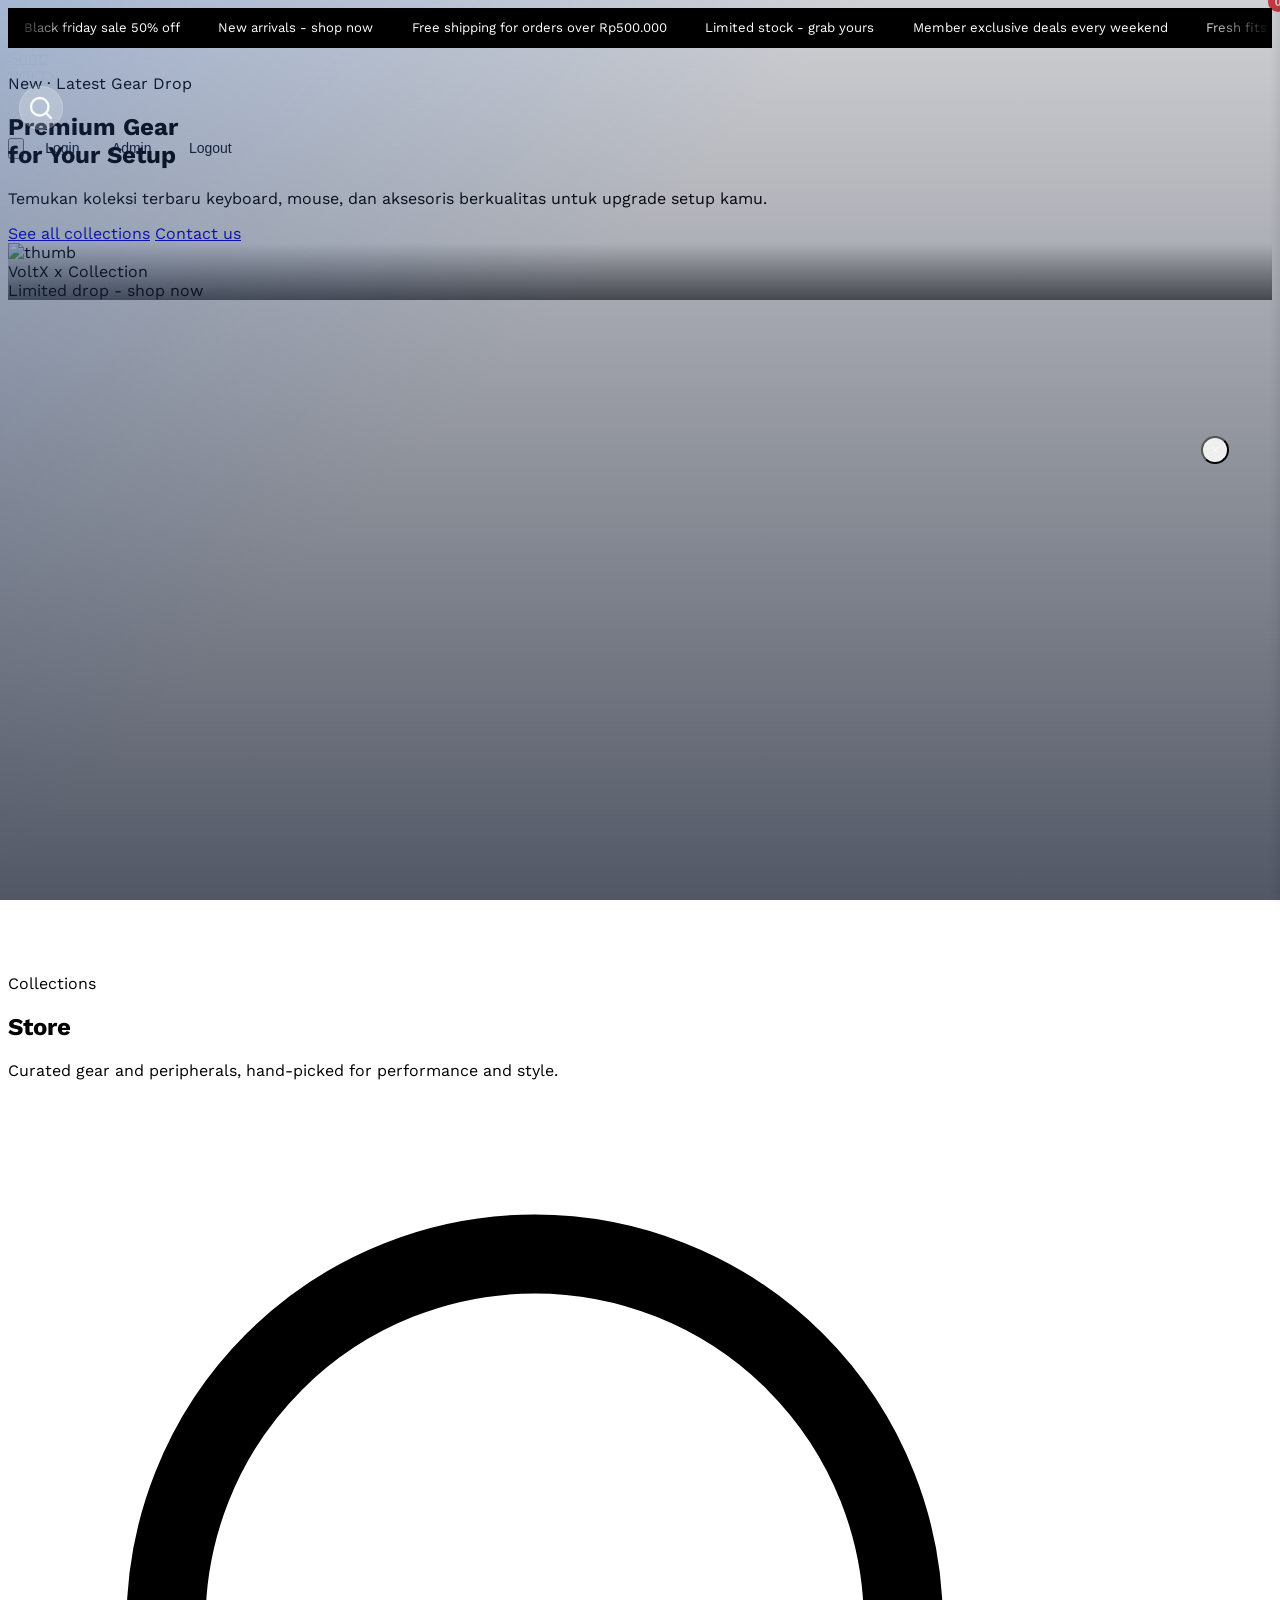
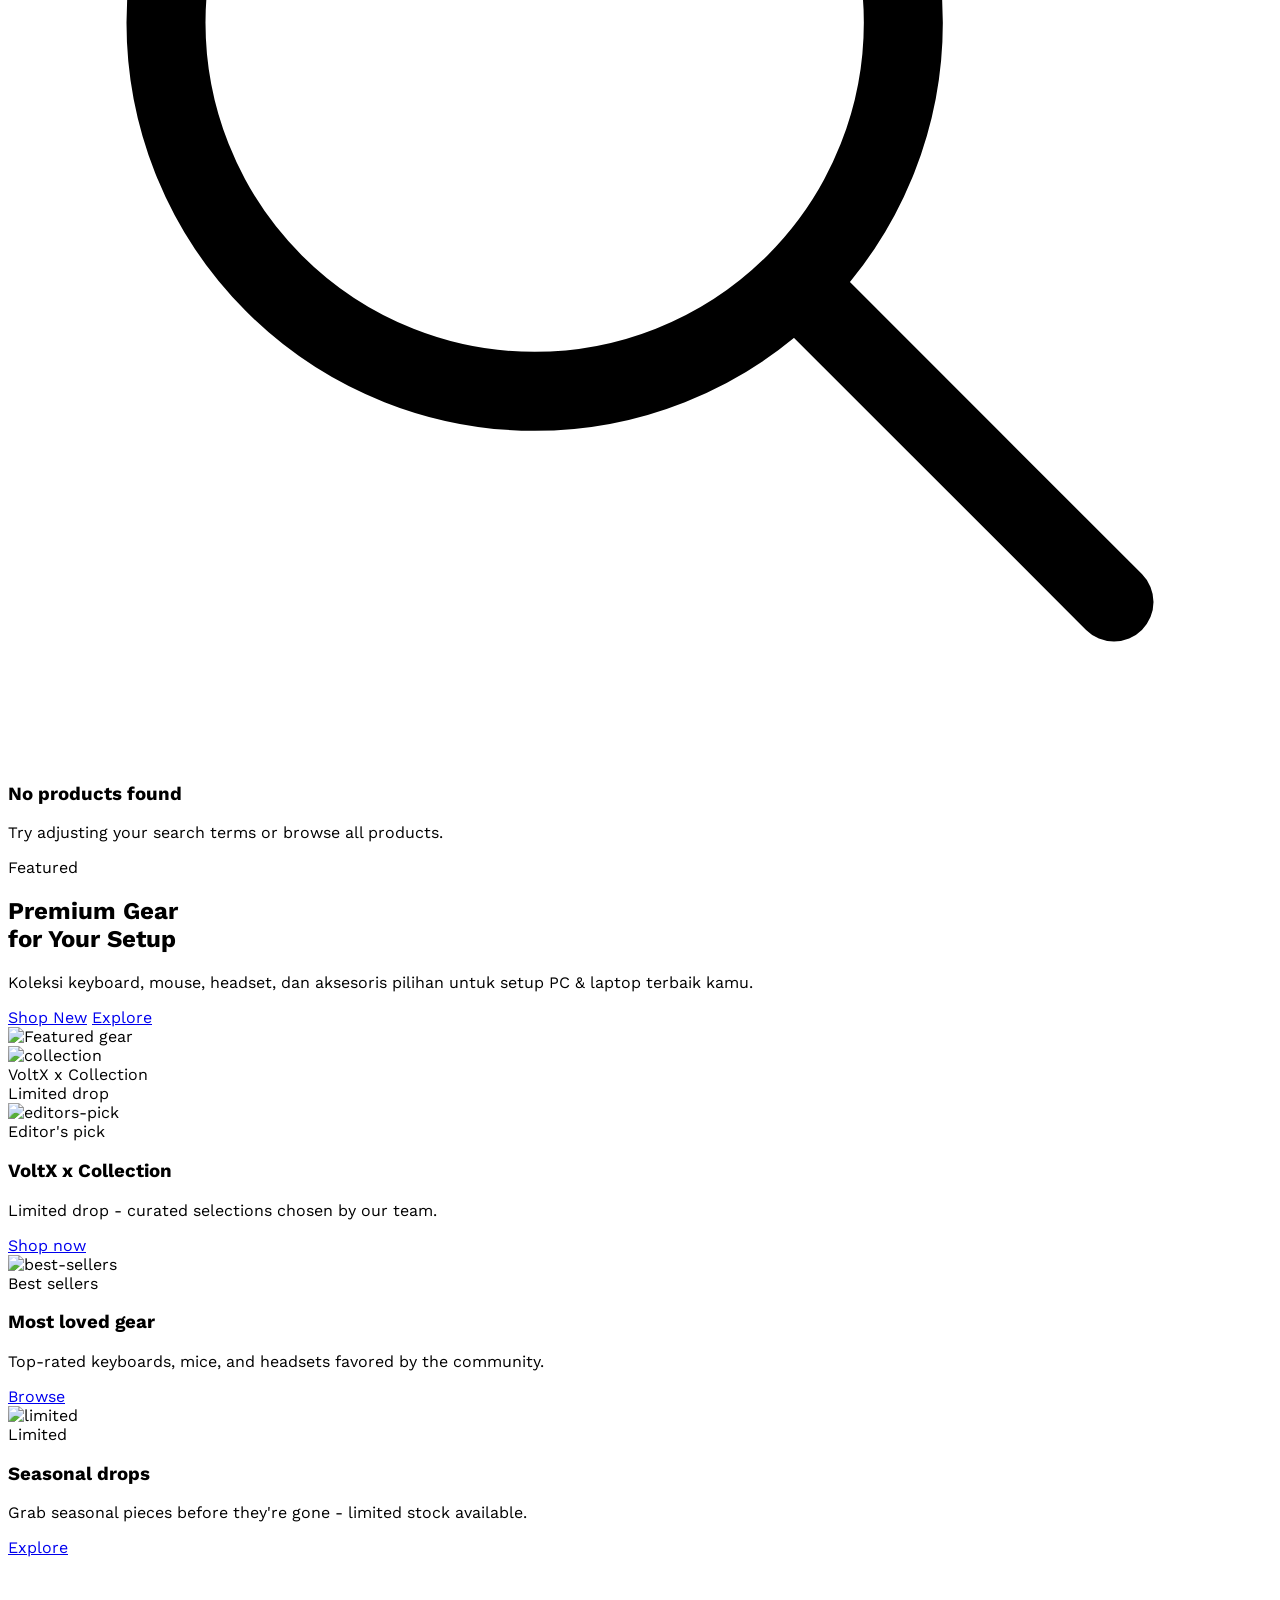
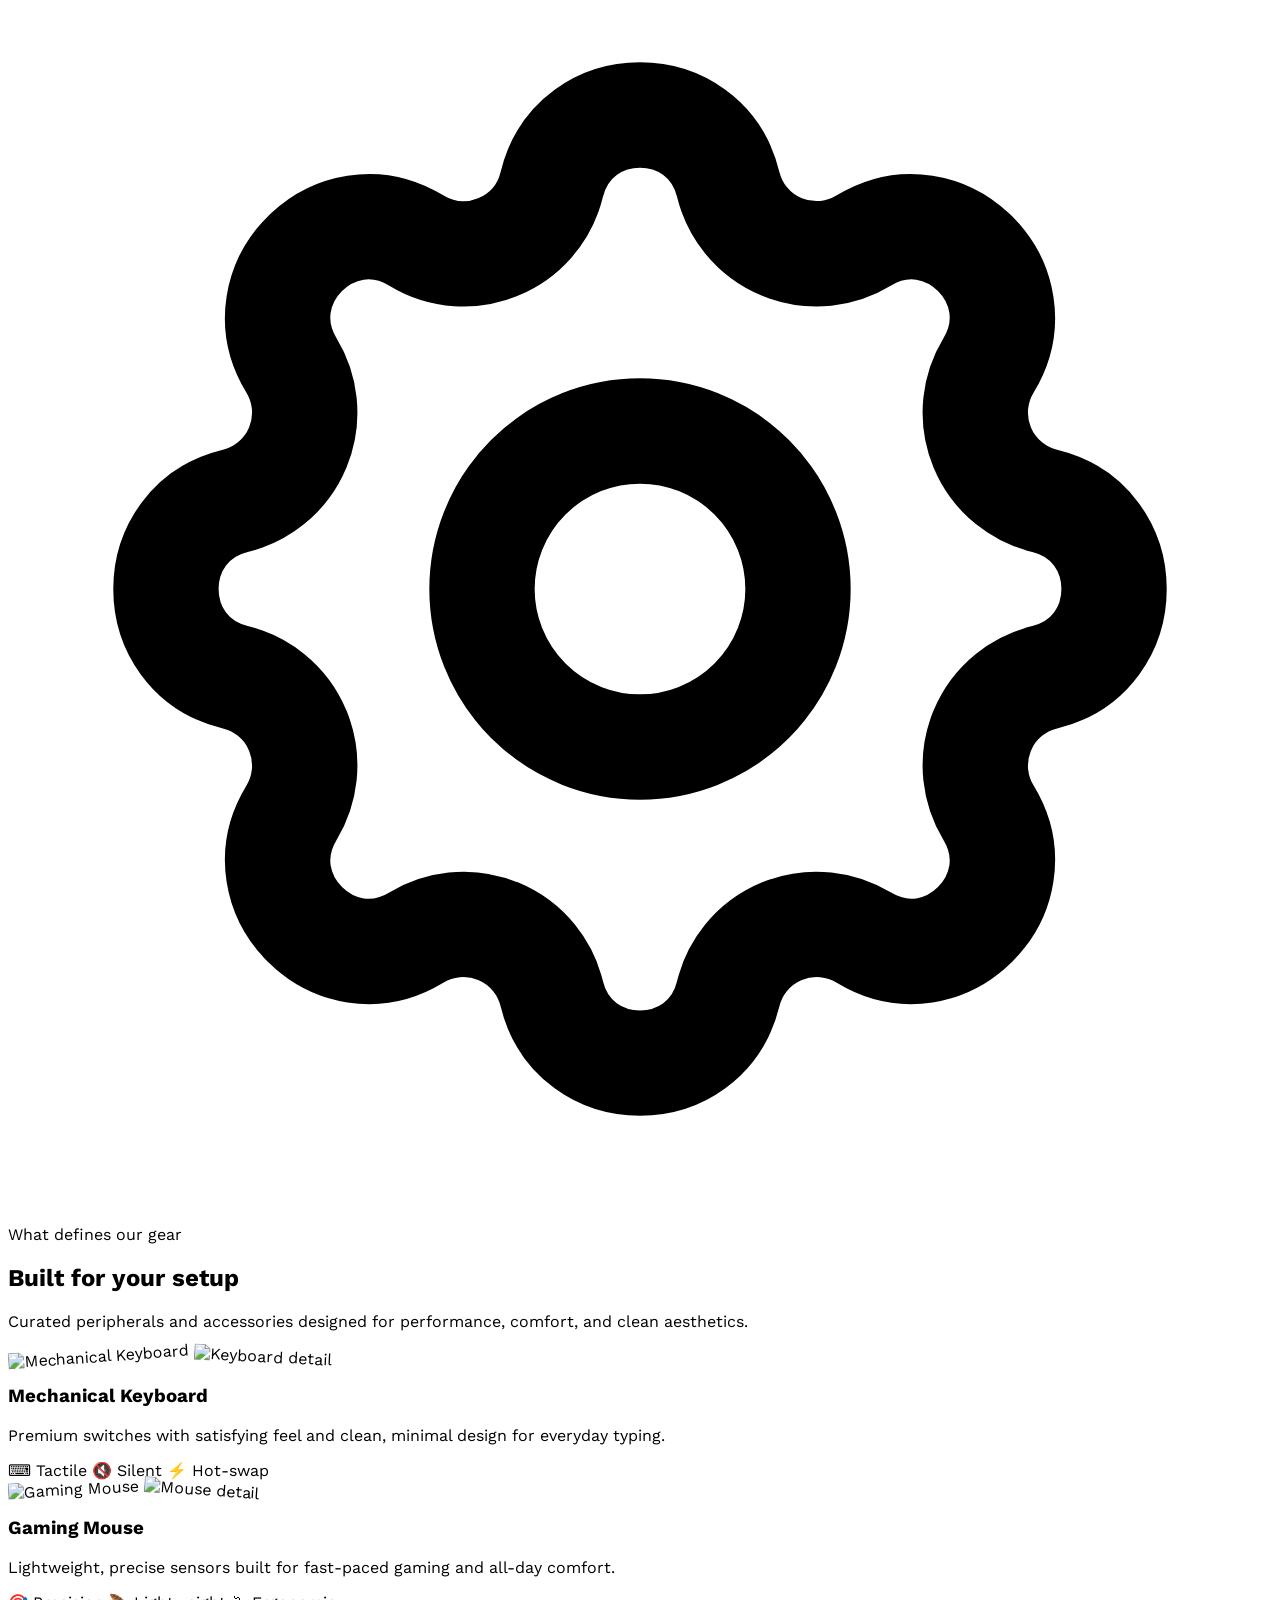
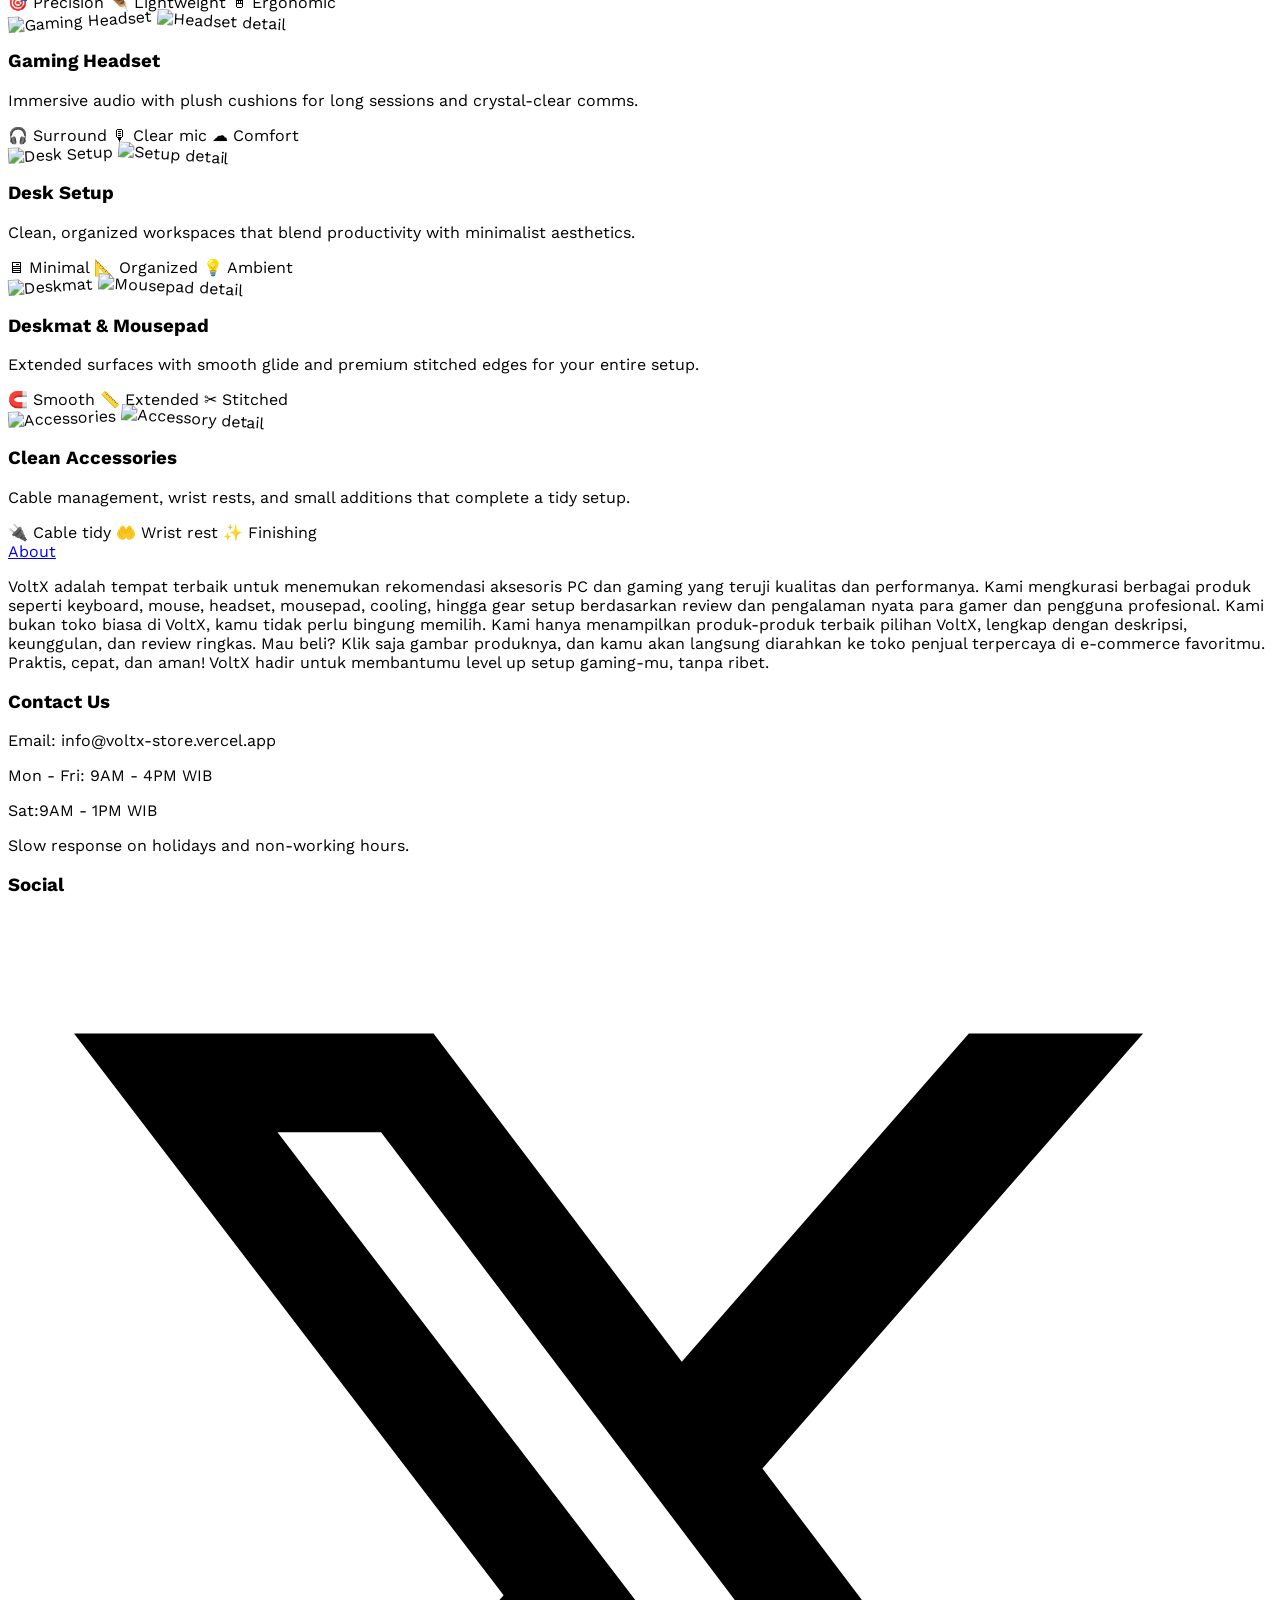
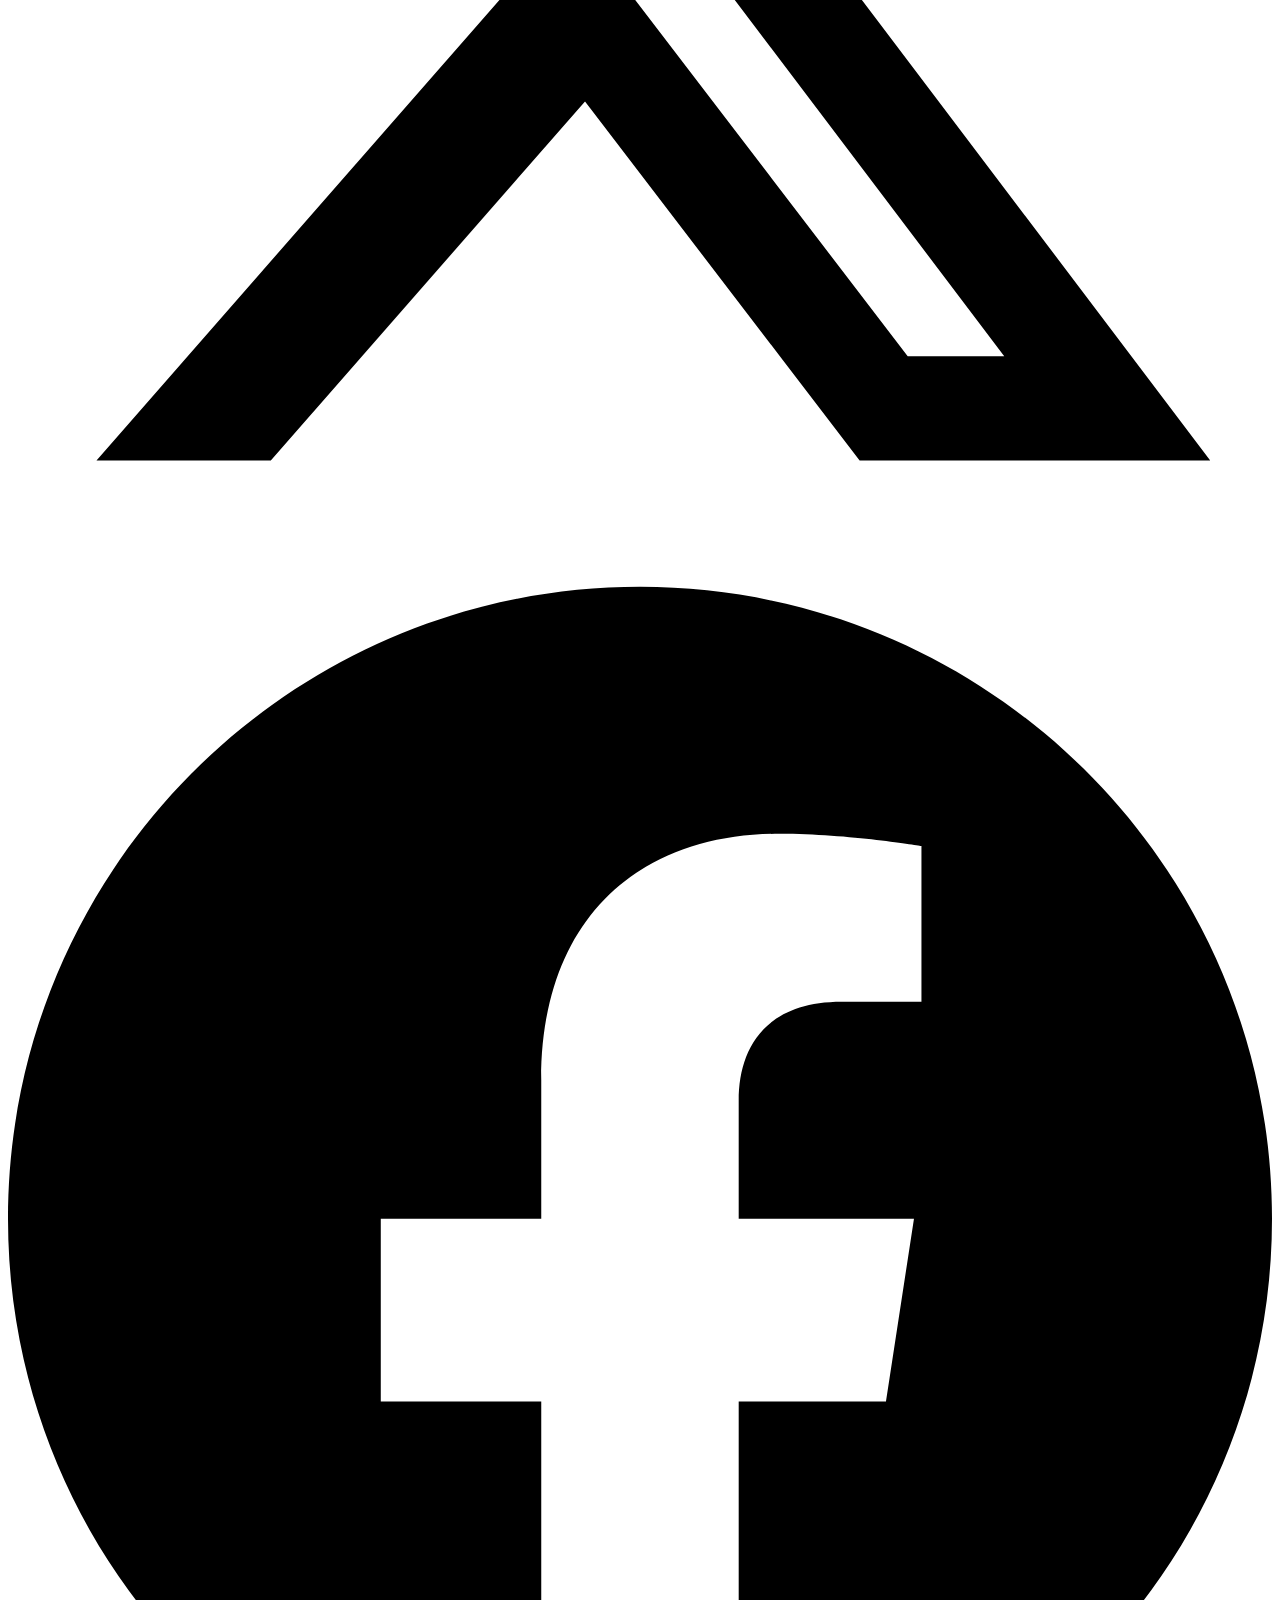
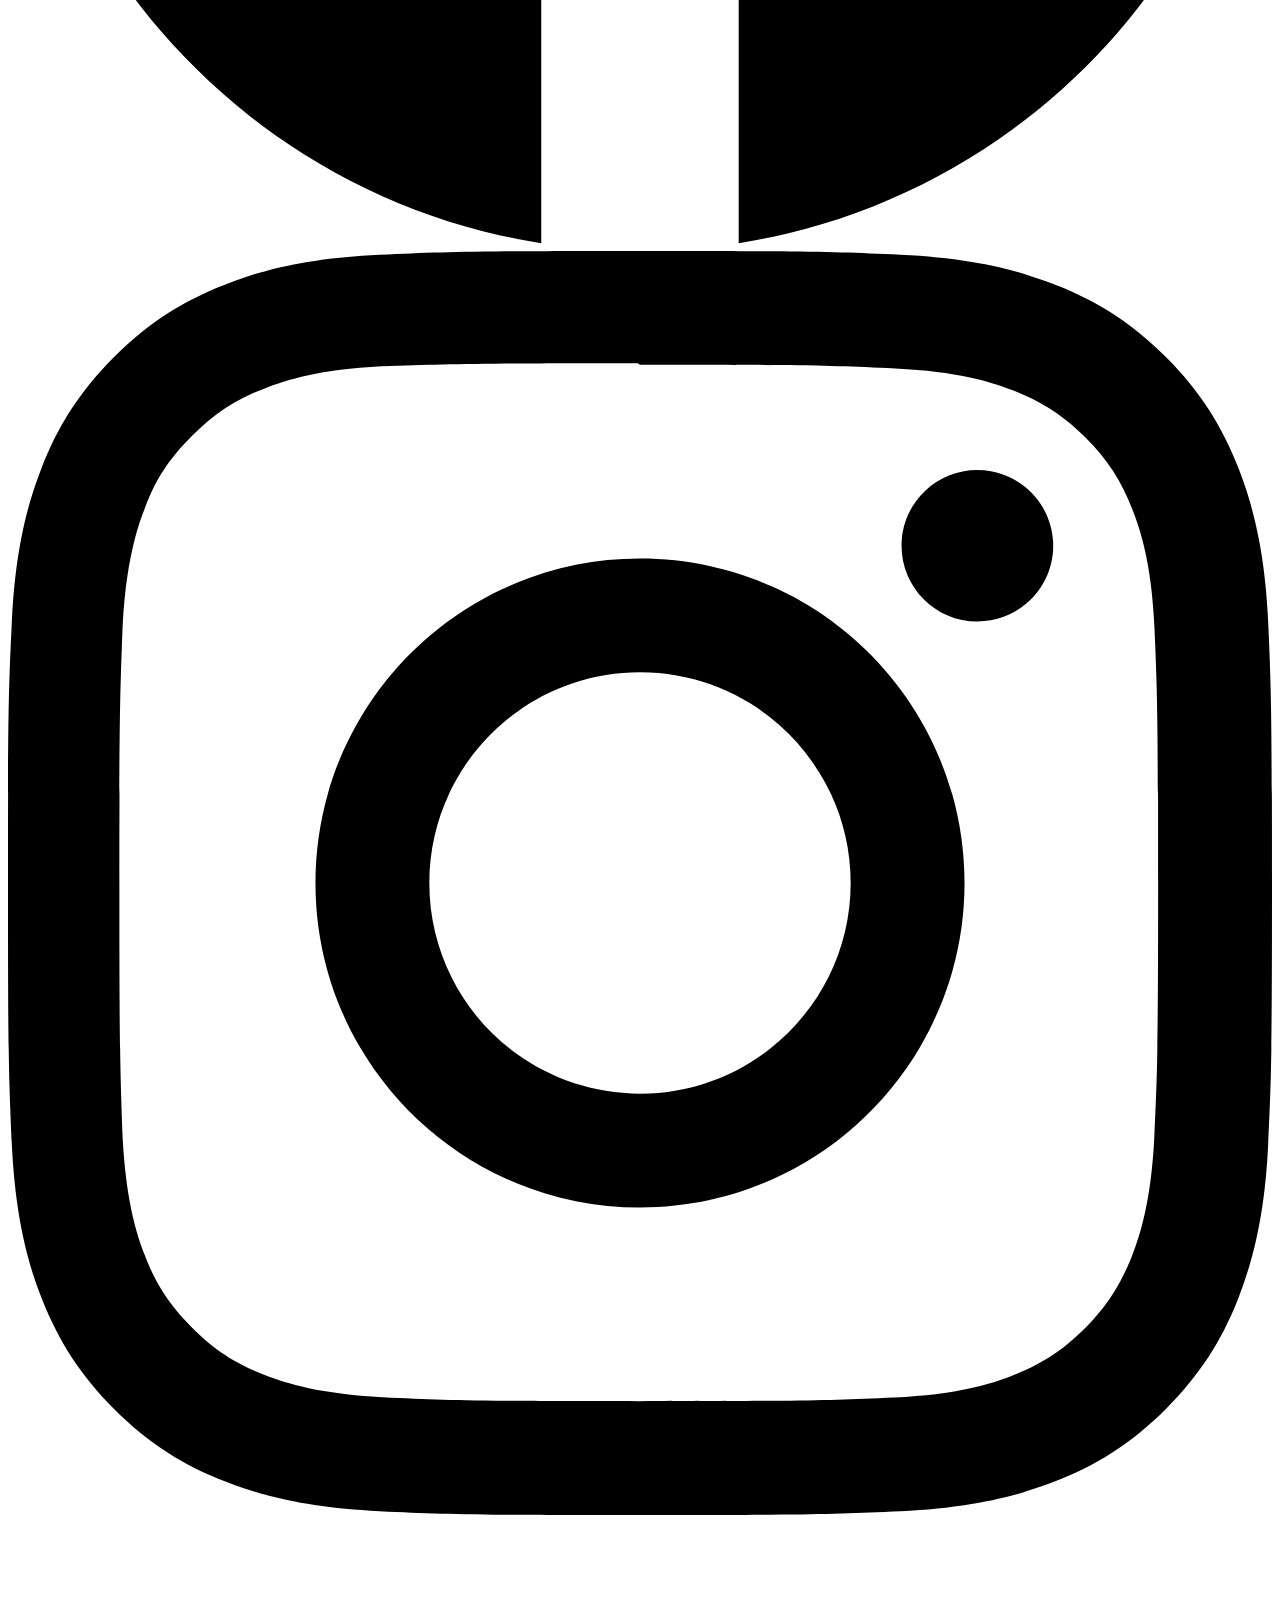
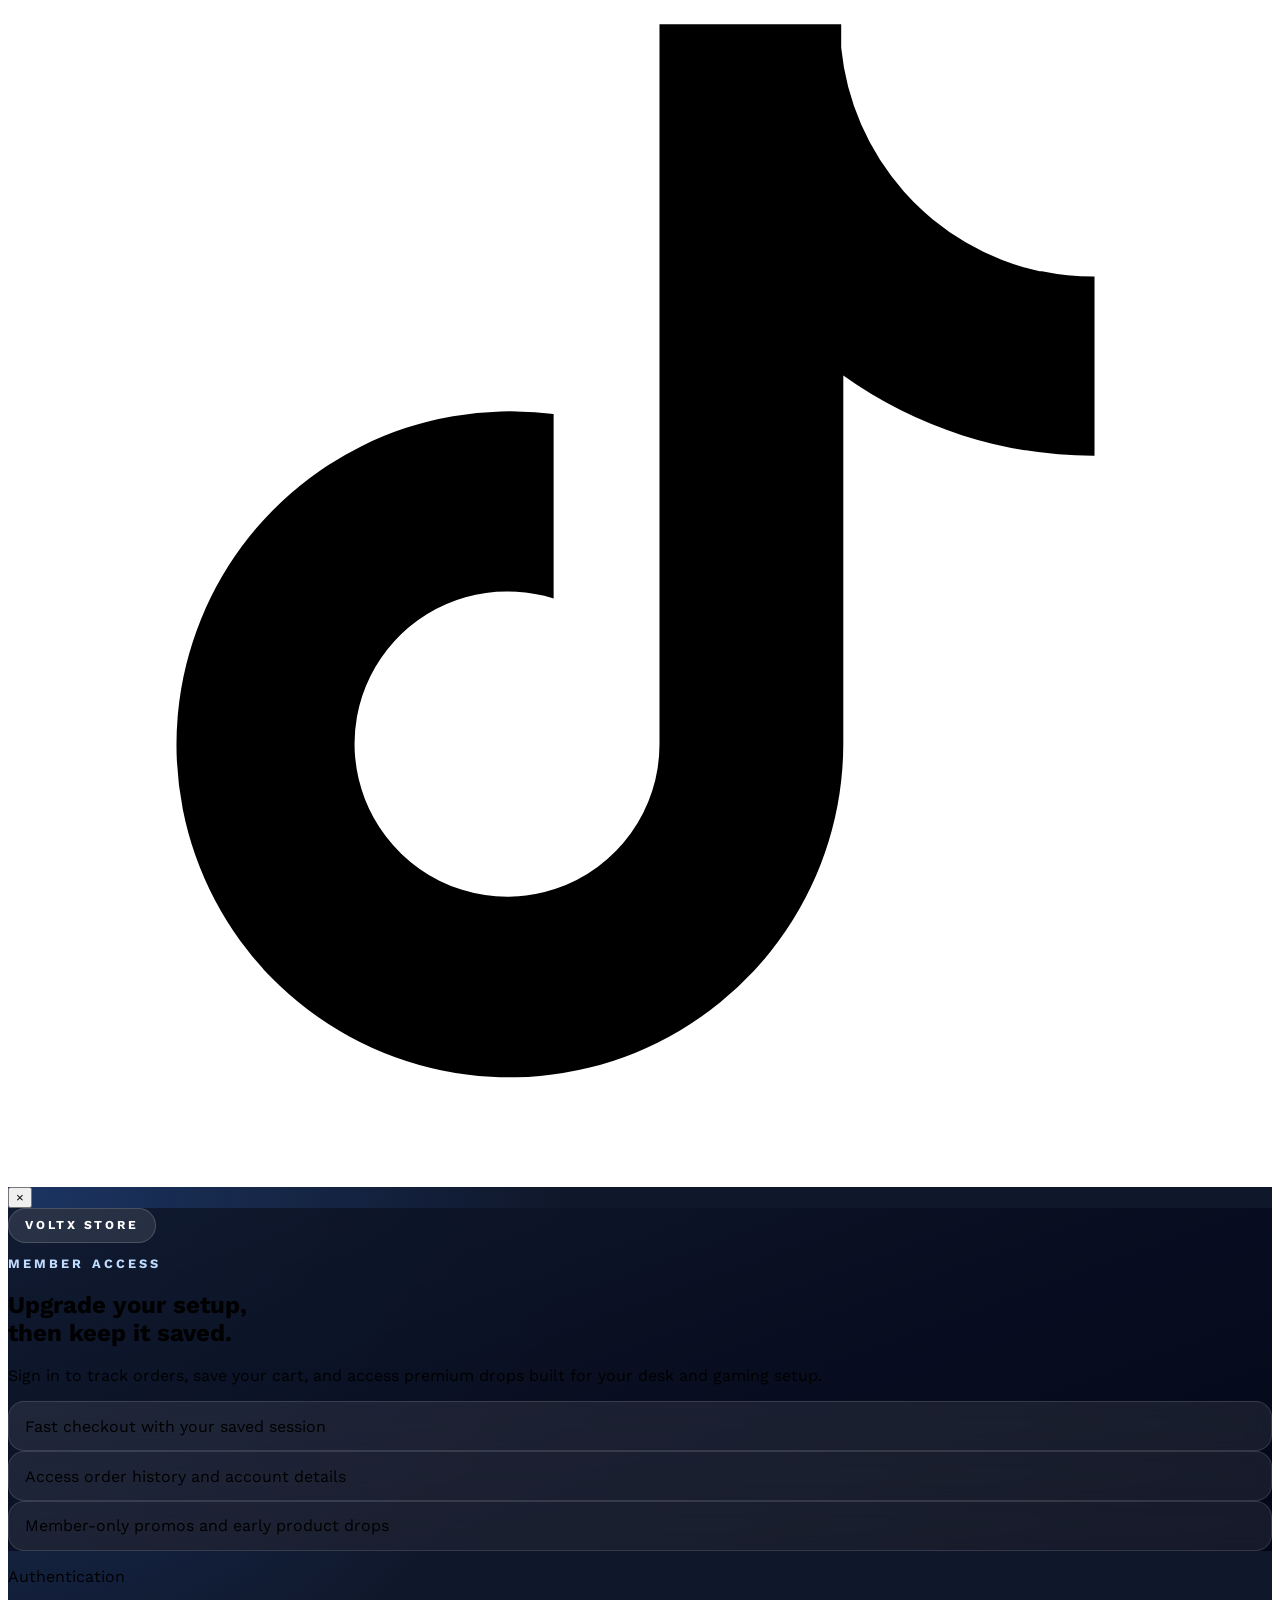
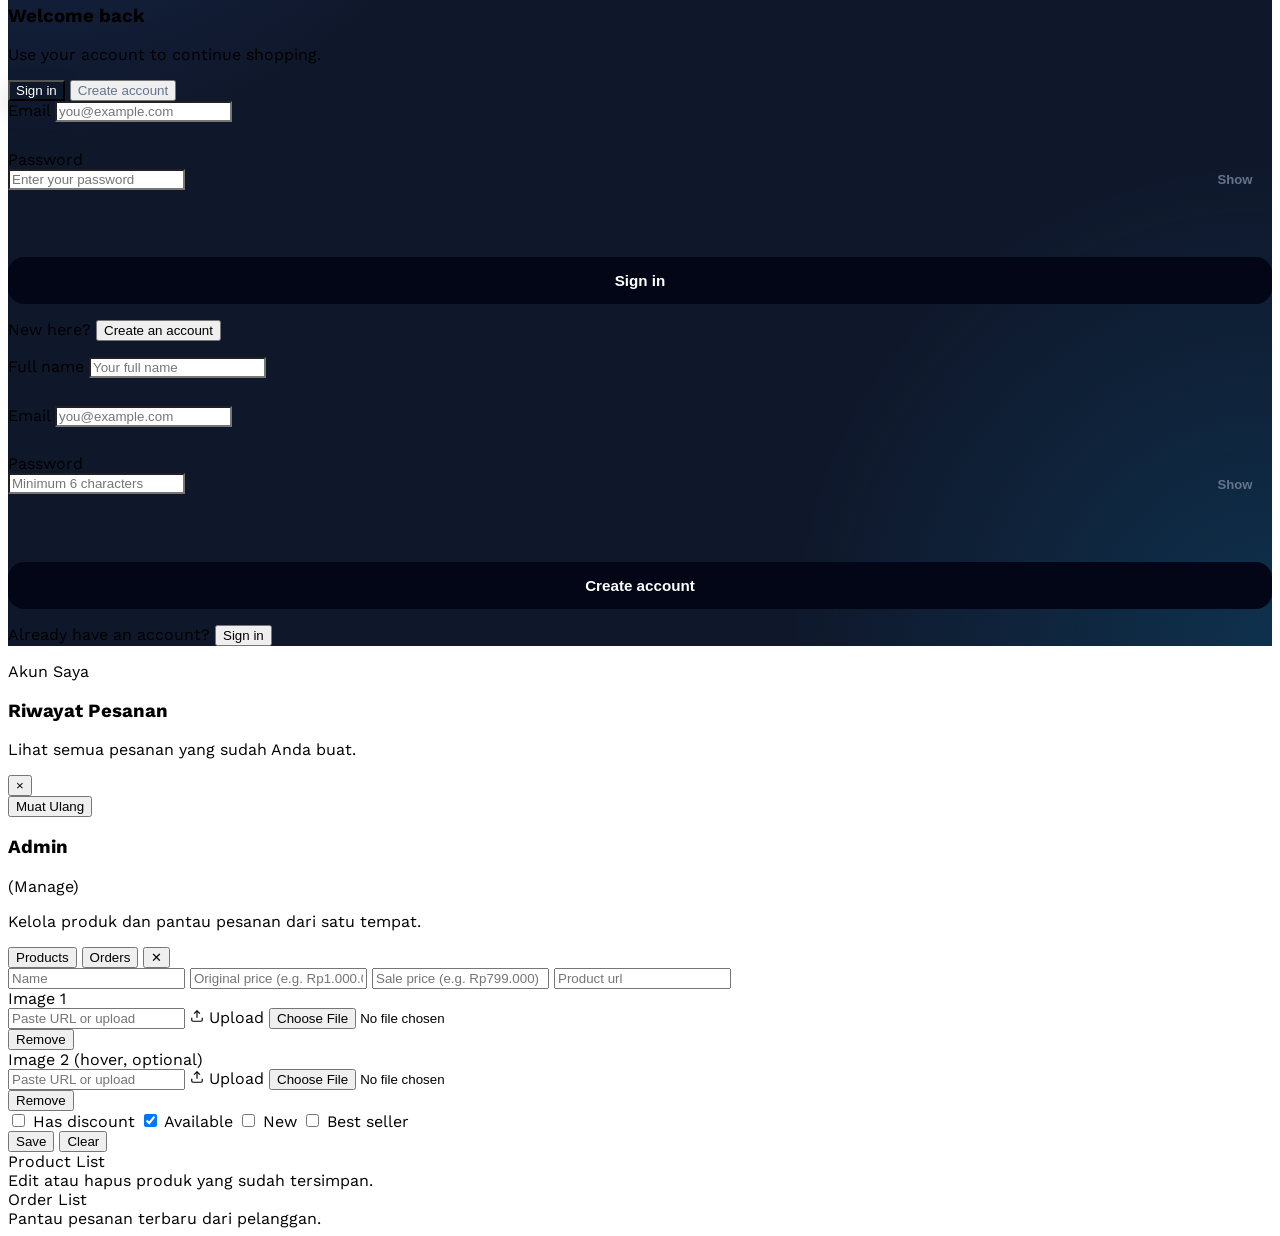
==== index.html @ 97e887ad "Polish storefront UX and harden admin flows" ====
<!DOCTYPE html>
<html lang="en">

<head>
    <meta charset="UTF-8">
    <meta name="viewport" content="width=device-width, initial-scale=1.0">
    <meta http-equiv="X-UA-Compatible" content="ie=edge">
    <title>VoltX Store - Premium Gear for Your Setup</title>

    <script src="https://cdn.tailwindcss.com"></script>
    <link href="https://fonts.googleapis.com/css?family=Work+Sans:200,400&display=swap" rel="stylesheet">
    <link rel="stylesheet" href="style.css">
    <link href="https://unpkg.com/aos@2.3.1/dist/aos.css" rel="stylesheet">

</head>

<body class="bg-white text-gray-600 work-sans leading-normal text-base tracking-normal">
    <!-- Top scrolling banner (continuous) -->
    <div class="marquee-bar" aria-hidden="false">
        <div class="marquee-inner" aria-hidden="true">
            <div class="marquee-group">
                <span>Black friday sale 50% off</span>
                <span>New arrivals - shop now</span>
                <span>Free shipping for orders over Rp500.000</span>
                <span>Limited stock - grab yours</span>
                <span>Member exclusive deals every weekend</span>
                <span>Fresh fits in our latest drop</span>
                <span>Buy 2 get extra 10% off selected items</span>
                <span>Premium essentials for everyday wear</span>
                <span>Easy returns within 7 days</span>
                <span>Best sellers restocked today</span>
            </div>
            <!-- duplicate group for seamless looping -->
            <div class="marquee-group" aria-hidden="true">
                <span>Black friday sale 50% off</span>
                <span>New arrivals - shop now</span>
                <span>Free shipping for orders over Rp500.000</span>
                <span>Limited stock - grab yours</span>
                <span>Member exclusive deals every weekend</span>
                <span>Fresh fits in our latest drop</span>
                <span>Buy 2 get extra 10% off selected items</span>
                <span>Premium essentials for everyday wear</span>
                <span>Easy returns within 7 days</span>
                <span>Best sellers restocked today</span>
            </div>
        </div>
    </div>
    <nav id="header" class="sticky top-0 z-50 w-full">
        <div class="container mx-auto relative flex items-center justify-between py-4 px-6">
            <!-- Left: Navigation Links -->
            <div class="navbar-side navbar-side-left flex items-center space-x-4">
                <a href="#Store" class="navbar-link">Shop</a>
            </div>

            <!-- Center: Logo -->
            <div class="navbar-center pointer-events-none absolute left-1/2 -translate-x-1/2">
                <a href="#" class="navbar-brand pointer-events-auto text-xl font-bold">VOLTX</a>
            </div>

            <!-- Right: Cart -->
            <div class="navbar-side navbar-side-right flex items-center space-x-4">
                <div class="navbar-search-wrap relative flex items-center">
                    <input type="text" id="search-input" placeholder="Cari produk..."
                        class="navbar-search-input w-0 opacity-0 px-0 py-0 transition-all duration-300 ease-in-out text-sm" />
                    <button id="search-btn" class="navbar-search-btn" aria-label="Cari produk">
                        <svg class="h-5 w-5" viewBox="0 0 24 24" fill="none" stroke="currentColor" stroke-width="1.9" stroke-linecap="round" stroke-linejoin="round">
                            <circle cx="11" cy="11" r="7"></circle>
                            <path d="M20 20l-3.5-3.5"></path>
                        </svg>
                    </button>
                    <button id="clear-search-btn" class="navbar-search-clear opacity-0" aria-label="Hapus pencarian">
                        <svg class="h-4 w-4" viewBox="0 0 24 24" fill="none" stroke="currentColor" stroke-width="2">
                            <path stroke-linecap="round" stroke-linejoin="round" d="M6 6l12 12M18 6l-12 12" />
                        </svg>
                    </button>
                </div>
                    <button id="cart-btn" class="navbar-icon-btn relative">
                    <svg class="w-6 h-6" fill="none" stroke="currentColor" viewBox="0 0 24 24">
                        <path stroke-linecap="round" stroke-linejoin="round" stroke-width="2"
                            d="M3 3h2l.4 2M7 13h10l4-8H5.4m0 0L7 13m0 0l-1.8 7.2M7 13l-1.8 7.2m0 0h12.6M19 20a1 1 0 100-2 1 1 0 000 2zm-8 0a1 1 0 100-2 1 1 0 000 2z" />
                    </svg>
                    <span id="cart-count" class="cart-count hidden">0</span>
                </button>
                <button id="auth-btn" class="navbar-pill ml-2">Login</button>
                <button id="logout-btn" class="navbar-pill hidden">Logout</button>
            </div>
        </div>
    </nav>

    <!-- Cart Overlay -->
    <div id="cart-overlay" class="cart-overlay"></div>

    <!-- Cart Sidebar -->
    <div id="cart-sidebar" class="cart-sidebar">
        <div class="p-6 border-b">
            <div class="flex items-center justify-between">
                <h2 class="text-xl font-bold">Shopping Cart</h2>
                <button class="close-cart-btn text-gray-500 hover:text-black">
                    <svg class="w-6 h-6" fill="none" stroke="currentColor" viewBox="0 0 24 24">
                        <path stroke-linecap="round" stroke-linejoin="round" stroke-width="2"
                            d="M6 18L18 6M6 6l12 12" />
                    </svg>
                </button>
            </div>
        </div>

        <div id="cart-items" class="flex-1 overflow-y-auto p-6">
            <div id="empty-cart" class="text-center py-12">
                <svg class="mx-auto h-12 w-12 text-gray-400 mb-4" fill="none" viewBox="0 0 24 24" stroke="currentColor">
                    <path stroke-linecap="round" stroke-linejoin="round" stroke-width="2"
                        d="M3 3h2l.4 2M7 13h10l4-8H5.4m0 0L7 13m0 0l-1.8 7.2M7 13l-1.8 7.2m0 0h12.6" />
                </svg>
                <p class="text-gray-500">Your cart is empty</p>
            </div>
        </div>

        <div id="cart-footer" class="p-6 border-t hidden">
            <div class="flex justify-between items-center mb-4">
                <span class="text-lg font-semibold">Total:</span>
                <span id="cart-total" class="text-lg font-bold">Rp0</span>
            </div>
            <button id="checkout-btn"
                class="w-full bg-black text-white py-3 rounded-lg hover:bg-gray-800 transition-colors">
                Checkout
            </button>
        </div>
    </div>

    <!-- 'Fresh fits' header removed as requested -->

    <!-- Full-bleed hero showcase -->
    <section class="hero-showcase relative bg-center bg-cover bg-no-repeat overflow-hidden">
        <div class="absolute inset-0 hero-overlay"></div>
        <div class="relative flex items-center justify-center min-h-screen px-6 py-20 md:py-32">
            <div class="max-w-3xl text-center text-white">
                <span data-aos="fade-down" data-aos-delay="100" class="inline-block text-xs uppercase tracking-widest text-white text-opacity-80 mb-6">New · Latest Gear Drop</span>
                <h1 data-aos="fade-up" data-aos-delay="250" class="text-5xl md:text-7xl lg:text-8xl font-black leading-none tracking-tight mb-6">Premium Gear<br>for Your Setup</h1>
                <p data-aos="fade-up" data-aos-delay="400" class="text-base md:text-lg text-white max-w-xl mx-auto mb-10 font-normal">Temukan koleksi terbaru keyboard, mouse, dan aksesoris berkualitas untuk upgrade setup kamu.</p>
                <div data-aos="fade-up" data-aos-delay="550" class="flex flex-col sm:flex-row justify-center gap-4">
                    <a href="#Store" class="bg-white text-black px-8 py-3.5 text-sm font-semibold uppercase tracking-wider hover:bg-gray-100 transition-colors">See all collections</a>
                    <a href="#About" class="border border-white border-opacity-60 text-white px-8 py-3.5 text-sm font-semibold uppercase tracking-wider hover:bg-white hover:bg-opacity-10 transition-colors">Contact us</a>
                </div>
            </div>
        </div>
        <!-- Thumbnail preview strip -->
        <div class="absolute bottom-0 left-0 right-0 hero-thumb-strip">
            <div data-aos="fade-right" data-aos-delay="700" class="container mx-auto px-6 py-4 flex items-center gap-4">
                <div class="w-16 h-16 rounded-lg overflow-hidden border-2 border-white border-opacity-40 flex-shrink-0 hero-thumb">
                    <img src="https://images.unsplash.com/photo-1600881217197-068e1d79ffb8?q=80&w=200&auto=format&fit=crop" alt="thumb" class="w-full h-full object-cover">
                </div>
                <div class="text-white">
                    <div class="text-sm font-semibold">VoltX x Collection</div>
                    <div class="text-xs text-white text-opacity-60">Limited drop - shop now</div>
                </div>
            </div>
        </div>
    </section>

    <section class="bg-white py-16 md:py-24" id="Store">
        <div class="container mx-auto px-6">
            <div class="flex flex-wrap items-end justify-between mb-12">
                <div data-aos="fade-right">
                    <span class="text-xs uppercase tracking-widest text-gray-500 mb-2 block">Collections</span>
                    <h2 class="text-3xl md:text-4xl font-black text-gray-900 tracking-tight">Store</h2>
                    <p class="text-sm text-gray-500 mt-2 max-w-sm font-normal">Curated gear and peripherals, hand-picked for performance and style.</p>
                </div>
                <div data-aos="fade-left" class="flex items-center gap-3 mt-4 md:mt-0" id="store-nav-content"></div>
            </div>

            <!-- Products Container — editorial grid -->
            <div id="products-container" class="product-grid">
                <!-- Products will be loaded here by JS -->
            </div>

            <!-- No Results Message -->
            <div id="no-results" class="w-full text-center py-20 hidden">
                <svg class="mx-auto h-10 w-10 text-gray-300 mb-4" fill="none" viewBox="0 0 24 24" stroke="currentColor">
                    <path stroke-linecap="round" stroke-linejoin="round" stroke-width="1.5"
                        d="M21 21l-6-6m2-5a7 7 0 11-14 0 7 7 0 0114 0z" />
                </svg>
                <h3 class="text-lg font-medium text-gray-900 mb-1">No products found</h3>
                <p class="text-sm text-gray-400">Try adjusting your search terms or browse all products.</p>
            </div>
        </div>
    </section>

    <!-- Editorial banner -->
    <section class="bg-gray-950 overflow-hidden">
        <div class="container mx-auto grid grid-cols-1 lg:grid-cols-2 min-h-[480px]">
            <div class="flex items-center px-8 py-16 lg:px-16 lg:py-24">
                <div data-aos="fade-right" data-aos-duration="1000">
                    <span class="text-xs uppercase tracking-widest text-gray-500 mb-4 block">Featured</span>
                    <h2 class="text-4xl md:text-5xl font-black text-white leading-none tracking-tight mb-6">Premium Gear<br>for Your Setup</h2>
                    <p class="text-gray-500 text-base mb-8 max-w-md font-normal">Koleksi keyboard, mouse, headset, dan aksesoris pilihan untuk setup PC & laptop terbaik kamu.</p>
                    <div class="flex gap-4">
                        <a href="#Store" class="bg-white text-black px-7 py-3 text-sm font-semibold uppercase tracking-wider hover:bg-gray-200 transition-colors">Shop New</a>
                        <a href="#" class="border border-gray-600 text-gray-300 px-7 py-3 text-sm font-semibold uppercase tracking-wider hover:border-white hover:text-white transition-colors">Explore</a>
                    </div>
                </div>
            </div>
            <div class="relative hidden lg:block" data-aos="fade-left" data-aos-duration="1000">
                <img src="https://images.unsplash.com/photo-1600881217197-068e1d79ffb8?q=80&w=1600&auto=format&fit=crop" alt="Featured gear" class="absolute inset-0 w-full h-full object-cover">
                <div class="absolute bottom-6 left-6 bg-white bg-opacity-90 backdrop-blur-sm px-4 py-3 rounded-lg">
                    <div class="flex items-center gap-3">
                        <img src="https://plus.unsplash.com/premium_photo-1761316008887-673d53bed151?q=80&w=200&auto=format&fit=crop" class="w-12 h-12 object-cover rounded" alt="collection">
                        <div>
                            <div class="text-sm font-semibold text-gray-900">VoltX x Collection</div>
                            <div class="text-xs text-gray-500">Limited drop</div>
                        </div>
                    </div>
                </div>
            </div>
        </div>
    </section>

    <!-- Feature showcase above About -->
    <section class="bg-gray-50 py-16 md:py-24 lg:py-28">
        <div class="container mx-auto px-6">
            <div class="grid grid-cols-1 md:grid-cols-3 gap-6">
                <div data-aos="fade-up" data-aos-delay="0" class="relative rounded-lg overflow-hidden shadow-lg">
                    <img src="https://images.unsplash.com/photo-1612287230202-1ff1d85d1bdf?q=80&w=1200&auto=format&fit=crop" alt="editors-pick" class="w-full h-56 object-cover">
                    <div class="absolute inset-0 bg-black bg-opacity-30"></div>
                    <div class="absolute left-6 bottom-6 text-white">
                        <div class="text-xs uppercase bg-white bg-opacity-10 px-2 py-1 rounded-full mb-2">Editor's pick</div>
                        <h3 class="text-lg font-bold">VoltX x Collection</h3>
                        <p class="text-sm mt-1 max-w-xs">Limited drop - curated selections chosen by our team.</p>
                        <div class="mt-3">
                            <a href="#Store" class="inline-block bg-white text-black px-4 py-2 rounded-full text-sm font-semibold">Shop now</a>
                        </div>
                    </div>
                </div>

                <div data-aos="fade-up" data-aos-delay="150" class="relative rounded-lg overflow-hidden shadow-lg">
                    <img src="https://images.unsplash.com/photo-1593152167544-085d3b9c4938?q=80&w=1200&auto=format&fit=crop" alt="best-sellers" class="w-full h-56 object-cover">
                    <div class="absolute inset-0 bg-gradient-to-t from-black via-transparent"></div>
                    <div class="absolute left-6 bottom-6 text-white">
                        <div class="text-xs uppercase bg-white bg-opacity-10 px-2 py-1 rounded-full mb-2">Best sellers</div>
                        <h3 class="text-lg font-bold">Most loved gear</h3>
                        <p class="text-sm mt-1 max-w-xs">Top-rated keyboards, mice, and headsets favored by the community.</p>
                        <div class="mt-3">
                            <a href="#Store" class="inline-block bg-white text-black px-4 py-2 rounded-full text-sm font-semibold">Browse</a>
                        </div>
                    </div>
                </div>

                <div data-aos="fade-up" data-aos-delay="300" class="relative rounded-lg overflow-hidden shadow-lg">
                    <img src="https://images.unsplash.com/photo-1618384887929-16ec33fab9ef?q=80&w=1200&auto=format&fit=crop" alt="limited" class="w-full h-56 object-cover">
                    <div class="absolute inset-0 bg-black bg-opacity-25"></div>
                    <div class="absolute left-6 bottom-6 text-white">
                        <div class="text-xs uppercase bg-white bg-opacity-10 px-2 py-1 rounded-full mb-2">Limited</div>
                        <h3 class="text-lg font-bold">Seasonal drops</h3>
                        <p class="text-sm mt-1 max-w-xs">Grab seasonal pieces before they're gone - limited stock available.</p>
                        <div class="mt-3">
                            <a href="#Store" class="inline-block bg-white text-black px-4 py-2 rounded-full text-sm font-semibold">Explore</a>
                        </div>
                    </div>
                </div>
            </div>
        </div>
    </section>

    <!-- What defines our gear — feature grid -->
    <section class="bg-white py-16 md:py-24">
        <div class="container mx-auto px-6">
            <!-- Section header -->
            <div class="text-center mb-14" data-aos="fade-up">
                <div class="inline-flex items-center gap-2 bg-gray-100 rounded-full px-4 py-1.5 mb-5">
                    <svg class="w-4 h-4 text-gray-500" fill="none" viewBox="0 0 24 24" stroke="currentColor" stroke-width="2"><path stroke-linecap="round" stroke-linejoin="round" d="M10.325 4.317c.426-1.756 2.924-1.756 3.35 0a1.724 1.724 0 002.573 1.066c1.543-.94 3.31.826 2.37 2.37a1.724 1.724 0 001.066 2.573c1.756.426 1.756 2.924 0 3.35a1.724 1.724 0 00-1.066 2.573c.94 1.543-.826 3.31-2.37 2.37a1.724 1.724 0 00-2.573 1.066c-.426 1.756-2.924 1.756-3.35 0a1.724 1.724 0 00-2.573-1.066c-1.543.94-3.31-.826-2.37-2.37a1.724 1.724 0 00-1.066-2.573c-1.756-.426-1.756-2.924 0-3.35a1.724 1.724 0 001.066-2.573c-.94-1.543.826-3.31 2.37-2.37.996.608 2.296.07 2.573-1.066z"/><circle cx="12" cy="12" r="3"/></svg>
                    <span class="text-xs font-medium text-gray-600 tracking-wide">What defines our gear</span>
                </div>
                <h2 class="text-3xl md:text-4xl font-black text-gray-900 tracking-tight mb-4">Built for your setup</h2>
                <p class="text-gray-500 text-sm md:text-base max-w-lg mx-auto font-normal">Curated peripherals and accessories designed for performance, comfort, and clean aesthetics.</p>
            </div>

            <!-- 6-card grid -->
            <div class="grid grid-cols-1 sm:grid-cols-2 lg:grid-cols-3 gap-6 md:gap-8">

                <!-- Card 1 — Mechanical Keyboard -->
                <div data-aos="fade-up" data-aos-delay="0" class="bg-gray-50 rounded-xl p-6 pt-16 relative overflow-visible">
                    <div class="flex justify-center -mt-10 mb-6">
                        <div class="relative w-44 h-32">
                            <img src="https://images.unsplash.com/photo-1618384887929-16ec33fab9ef?q=80&w=400&auto=format&fit=crop" alt="Mechanical Keyboard" class="absolute w-36 h-28 object-cover rounded-xl shadow-md" style="transform: rotate(-4deg); top: 4px; left: 0;">
                            <img src="https://images.unsplash.com/photo-1587829741301-dc798b83add3?q=80&w=400&auto=format&fit=crop" alt="Keyboard detail" class="absolute w-36 h-28 object-cover rounded-xl shadow-md" style="transform: rotate(3deg); top: 0; left: 24px;">
                        </div>
                    </div>
                    <h3 class="text-base font-bold text-gray-900 mb-1.5">Mechanical Keyboard</h3>
                    <p class="text-sm text-gray-500 mb-4 leading-relaxed">Premium switches with satisfying feel and clean, minimal design for everyday typing.</p>
                    <div class="flex flex-wrap gap-2">
                        <span class="inline-flex items-center gap-1 bg-white rounded-full px-3 py-1 text-xs text-gray-600 border border-gray-200">⌨ Tactile</span>
                        <span class="inline-flex items-center gap-1 bg-white rounded-full px-3 py-1 text-xs text-gray-600 border border-gray-200">🔇 Silent</span>
                        <span class="inline-flex items-center gap-1 bg-white rounded-full px-3 py-1 text-xs text-gray-600 border border-gray-200">⚡ Hot-swap</span>
                    </div>
                </div>

                <!-- Card 2 — Gaming Mouse -->
                <div data-aos="fade-up" data-aos-delay="100" class="bg-gray-50 rounded-xl p-6 pt-16 relative overflow-visible">
                    <div class="flex justify-center -mt-10 mb-6">
                        <div class="relative w-44 h-32">
                            <img src="https://images.unsplash.com/photo-1615663245857-ac93bb7c39e7?q=80&w=400&auto=format&fit=crop" alt="Gaming Mouse" class="absolute w-36 h-28 object-cover rounded-xl shadow-md" style="transform: rotate(-3deg); top: 4px; left: 0;">
                            <img src="https://images.unsplash.com/photo-1527814050087-3793815479db?q=80&w=400&auto=format&fit=crop" alt="Mouse detail" class="absolute w-36 h-28 object-cover rounded-xl shadow-md" style="transform: rotate(4deg); top: 0; left: 24px;">
                        </div>
                    </div>
                    <h3 class="text-base font-bold text-gray-900 mb-1.5">Gaming Mouse</h3>
                    <p class="text-sm text-gray-500 mb-4 leading-relaxed">Lightweight, precise sensors built for fast-paced gaming and all-day comfort.</p>
                    <div class="flex flex-wrap gap-2">
                        <span class="inline-flex items-center gap-1 bg-white rounded-full px-3 py-1 text-xs text-gray-600 border border-gray-200">🎯 Precision</span>
                        <span class="inline-flex items-center gap-1 bg-white rounded-full px-3 py-1 text-xs text-gray-600 border border-gray-200">🪶 Lightweight</span>
                        <span class="inline-flex items-center gap-1 bg-white rounded-full px-3 py-1 text-xs text-gray-600 border border-gray-200">🖱 Ergonomic</span>
                    </div>
                </div>

                <!-- Card 3 — Gaming Headset -->
                <div data-aos="fade-up" data-aos-delay="200" class="bg-gray-50 rounded-xl p-6 pt-16 relative overflow-visible">
                    <div class="flex justify-center -mt-10 mb-6">
                        <div class="relative w-44 h-32">
                            <img src="https://images.unsplash.com/photo-1599669454699-248893623440?q=80&w=400&auto=format&fit=crop" alt="Gaming Headset" class="absolute w-36 h-28 object-cover rounded-xl shadow-md" style="transform: rotate(-4deg); top: 4px; left: 0;">
                            <img src="https://images.unsplash.com/photo-1583394838336-acd977736f90?q=80&w=400&auto=format&fit=crop" alt="Headset detail" class="absolute w-36 h-28 object-cover rounded-xl shadow-md" style="transform: rotate(3deg); top: 0; left: 24px;">
                        </div>
                    </div>
                    <h3 class="text-base font-bold text-gray-900 mb-1.5">Gaming Headset</h3>
                    <p class="text-sm text-gray-500 mb-4 leading-relaxed">Immersive audio with plush cushions for long sessions and crystal-clear comms.</p>
                    <div class="flex flex-wrap gap-2">
                        <span class="inline-flex items-center gap-1 bg-white rounded-full px-3 py-1 text-xs text-gray-600 border border-gray-200">🎧 Surround</span>
                        <span class="inline-flex items-center gap-1 bg-white rounded-full px-3 py-1 text-xs text-gray-600 border border-gray-200">🎙 Clear mic</span>
                        <span class="inline-flex items-center gap-1 bg-white rounded-full px-3 py-1 text-xs text-gray-600 border border-gray-200">☁ Comfort</span>
                    </div>
                </div>

                <!-- Card 4 — Desk Setup -->
                <div data-aos="fade-up" data-aos-delay="0" class="bg-gray-50 rounded-xl p-6 pt-16 relative overflow-visible">
                    <div class="flex justify-center -mt-10 mb-6">
                        <div class="relative w-44 h-32">
                            <img src="https://images.unsplash.com/photo-1593062096033-9a26b09da705?q=80&w=400&auto=format&fit=crop" alt="Desk Setup" class="absolute w-36 h-28 object-cover rounded-xl shadow-md" style="transform: rotate(-3deg); top: 4px; left: 0;">
                            <img src="https://images.unsplash.com/photo-1616588589676-62b3d4ff6e04?q=80&w=400&auto=format&fit=crop" alt="Setup detail" class="absolute w-36 h-28 object-cover rounded-xl shadow-md" style="transform: rotate(4deg); top: 0; left: 24px;">
                        </div>
                    </div>
                    <h3 class="text-base font-bold text-gray-900 mb-1.5">Desk Setup</h3>
                    <p class="text-sm text-gray-500 mb-4 leading-relaxed">Clean, organized workspaces that blend productivity with minimalist aesthetics.</p>
                    <div class="flex flex-wrap gap-2">
                        <span class="inline-flex items-center gap-1 bg-white rounded-full px-3 py-1 text-xs text-gray-600 border border-gray-200">🖥 Minimal</span>
                        <span class="inline-flex items-center gap-1 bg-white rounded-full px-3 py-1 text-xs text-gray-600 border border-gray-200">📐 Organized</span>
                        <span class="inline-flex items-center gap-1 bg-white rounded-full px-3 py-1 text-xs text-gray-600 border border-gray-200">💡 Ambient</span>
                    </div>
                </div>

                <!-- Card 5 — Deskmat / Mousepad -->
                <div data-aos="fade-up" data-aos-delay="100" class="bg-gray-50 rounded-xl p-6 pt-16 relative overflow-visible">
                    <div class="flex justify-center -mt-10 mb-6">
                        <div class="relative w-44 h-32">
                            <img src="https://images.unsplash.com/photo-1616400619175-5beda3a17896?q=80&w=400&auto=format&fit=crop" alt="Deskmat" class="absolute w-36 h-28 object-cover rounded-xl shadow-md" style="transform: rotate(-4deg); top: 4px; left: 0;">
                            <img src="https://images.unsplash.com/photo-1629131726692-1accd0c53ce0?q=80&w=400&auto=format&fit=crop" alt="Mousepad detail" class="absolute w-36 h-28 object-cover rounded-xl shadow-md" style="transform: rotate(3deg); top: 0; left: 24px;">
                        </div>
                    </div>
                    <h3 class="text-base font-bold text-gray-900 mb-1.5">Deskmat & Mousepad</h3>
                    <p class="text-sm text-gray-500 mb-4 leading-relaxed">Extended surfaces with smooth glide and premium stitched edges for your entire setup.</p>
                    <div class="flex flex-wrap gap-2">
                        <span class="inline-flex items-center gap-1 bg-white rounded-full px-3 py-1 text-xs text-gray-600 border border-gray-200">🧲 Smooth</span>
                        <span class="inline-flex items-center gap-1 bg-white rounded-full px-3 py-1 text-xs text-gray-600 border border-gray-200">📏 Extended</span>
                        <span class="inline-flex items-center gap-1 bg-white rounded-full px-3 py-1 text-xs text-gray-600 border border-gray-200">✂ Stitched</span>
                    </div>
                </div>

                <!-- Card 6 — Gaming Accessories -->
                <div data-aos="fade-up" data-aos-delay="200" class="bg-gray-50 rounded-xl p-6 pt-16 relative overflow-visible">
                    <div class="flex justify-center -mt-10 mb-6">
                        <div class="relative w-44 h-32">
                            <img src="https://images.unsplash.com/photo-1612287230202-1ff1d85d1bdf?q=80&w=400&auto=format&fit=crop" alt="Accessories" class="absolute w-36 h-28 object-cover rounded-xl shadow-md" style="transform: rotate(-3deg); top: 4px; left: 0;">
                            <img src="https://images.unsplash.com/photo-1625842268584-8f3296236761?q=80&w=400&auto=format&fit=crop" alt="Accessory detail" class="absolute w-36 h-28 object-cover rounded-xl shadow-md" style="transform: rotate(4deg); top: 0; left: 24px;">
                        </div>
                    </div>
                    <h3 class="text-base font-bold text-gray-900 mb-1.5">Clean Accessories</h3>
                    <p class="text-sm text-gray-500 mb-4 leading-relaxed">Cable management, wrist rests, and small additions that complete a tidy setup.</p>
                    <div class="flex flex-wrap gap-2">
                        <span class="inline-flex items-center gap-1 bg-white rounded-full px-3 py-1 text-xs text-gray-600 border border-gray-200">🔌 Cable tidy</span>
                        <span class="inline-flex items-center gap-1 bg-white rounded-full px-3 py-1 text-xs text-gray-600 border border-gray-200">🤲 Wrist rest</span>
                        <span class="inline-flex items-center gap-1 bg-white rounded-full px-3 py-1 text-xs text-gray-600 border border-gray-200">✨ Finishing</span>
                    </div>
                </div>

            </div>
        </div>
    </section>

    <section class="bg-white py-3" id="About">
        <div class="container py-8 px-6 mx-auto">
            <a data-aos="fade-right" class="uppercase tracking-wide no-underline hover:no-underline font-bold text-gray-800 text-xl mb-8"
                href="#">
                About
            </a>
            <p data-aos="fade-up" data-aos-delay="150" class="mb-8 py-2">VoltX adalah tempat terbaik untuk menemukan rekomendasi aksesoris PC dan gaming
                yang teruji kualitas dan performanya. Kami mengkurasi berbagai produk seperti keyboard, mouse, headset,
                mousepad, cooling, hingga gear setup berdasarkan review dan pengalaman nyata para gamer dan pengguna
                profesional.

                Kami bukan toko biasa di VoltX, kamu tidak perlu bingung memilih. Kami hanya menampilkan
                produk-produk terbaik pilihan VoltX, lengkap dengan deskripsi, keunggulan, dan review ringkas.

                Mau beli? Klik saja gambar produknya, dan kamu akan langsung diarahkan ke toko penjual terpercaya di
                e-commerce favoritmu. Praktis, cepat, dan aman!

                VoltX hadir untuk membantumu level up setup gaming-mu, tanpa ribet.
            </p>
        </div>
    </section>

    <footer data-aos="fade-up" class="container mx-auto bg-black py-8 border-t border-gray-400">
        <div class="container flex px-3 py-2 ">
            <div class="w-full mx-auto flex flex-wrap">
                <div class="flex w-full lg:w-1/2 ">
                    <div class="px-3 md:px-0">
                        <h3 class="font-bold text-white">Contact Us</h3>
                        <p class="py-1 text-white">
                            Email: info@voltx-store.vercel.app
                        </p>
                        <p class="text-white">
                            Mon - Fri: 9AM - 4PM WIB
                        </p>
                        <p class="text-white">
                            Sat:9AM - 1PM WIB
                        </p>
                        <p class="text-white">
                            Slow response on holidays and non-working hours.
                        </p>
                    </div>
                </div>
                <div class="flex w-full lg:w-1/2 lg:justify-end lg:text-right mt-6 md:mt-0">
                    <div class="px-3 md:px-0">
                        <h3 class="text-left font-bold text-white">Social</h3>

                        <div class="w-full flex items-center py-4 mt-0 ">
                            <a href="#" class="mx-2 text-white">
                                <svg class="w-6 h-6 fill-current" viewBox="0 0 24 24">
                                    <path
                                        d="M18.244 2.25h3.308l-7.227 8.26 8.502 11.24H16.17l-5.214-6.817L4.99 21.75H1.68l7.73-8.835L1.254 2.25H8.08l4.713 6.231zm-1.161 17.52h1.833L7.084 4.126H5.117z">
                                    </path>
                                </svg>
                            </a>
                            <a href="#" class="mx-2 text-white">
                                <svg class="w-6 h-6 fill-current" viewBox="0 0 24 24">
                                    <path
                                        d="M24 12.073c0-6.627-5.373-12-12-12s-12 5.373-12 12c0 5.99 4.388 10.954 10.125 11.854v-8.385H7.078v-3.47h3.047V9.43c0-3.007 1.792-4.669 4.533-4.669 1.312 0 2.686.235 2.686.235v2.953H15.83c-1.491 0-1.956.925-1.956 1.874v2.25h3.328l-.532 3.47h-2.796v8.385C19.612 23.027 24 18.062 24 12.073z">
                                    </path>
                                </svg>
                            </a>
                            <a href="#" class="mx-2 text-white">
                                <svg class="w-6 h-6 fill-current" viewBox="0 0 24 24">
                                    <path
                                        d="M12 0C8.74 0 8.333.015 7.053.072 5.775.132 4.905.333 4.14.63c-.789.306-1.459.717-2.126 1.384S.935 3.35.63 4.14C.333 4.905.131 5.775.072 7.053.012 8.333 0 8.74 0 12s.015 3.667.072 4.947c.06 1.277.261 2.148.558 2.913.306.788.717 1.459 1.384 2.126.667.666 1.336 1.079 2.126 1.384.766.296 1.636.499 2.913.558C8.333 23.988 8.74 24 12 24s3.667-.015 4.947-.072c1.277-.06 2.148-.262 2.913-.558.788-.306 1.459-.718 2.126-1.384.666-.667 1.079-1.335 1.384-2.126.296-.765.499-1.636.558-2.913.06-1.28.072-1.687.072-4.947s-.015-3.667-.072-4.947c-.06-1.277-.262-2.149-.558-2.913-.306-.789-.718-1.459-1.384-2.126C21.319 1.347 20.651.935 19.86.63c-.765-.297-1.636-.499-2.913-.558C15.667.012 15.26 0 12 0zm0 2.16c3.203 0 3.585.016 4.85.071 1.17.055 1.805.249 2.227.415.562.217.96.477 1.382.896.419.42.679.819.896 1.381.164.422.36 1.057.413 2.227.057 1.266.07 1.646.07 4.85s-.015 3.585-.074 4.85c-.061 1.17-.256 1.805-.421 2.227-.224.562-.479.96-.899 1.382-.419.419-.824.679-1.38.896-.42.164-1.065.36-2.235.413-1.274.057-1.649.07-4.859.07-3.211 0-3.586-.015-4.859-.074-1.171-.061-1.816-.256-2.236-.421-.569-.224-.96-.479-1.379-.899-.421-.419-.69-.824-.9-1.38-.165-.42-.359-1.065-.42-2.235-.045-1.26-.061-1.649-.061-4.844 0-3.196.016-3.586.061-4.861.061-1.17.255-1.814.42-2.234.21-.57.479-.96.9-1.381.419-.419.81-.689 1.379-.898.42-.166 1.051-.361 2.221-.421 1.275-.045 1.65-.06 4.859-.06l.045.03zm0 3.678c-3.405 0-6.162 2.76-6.162 6.162 0 3.405 2.76 6.162 6.162 6.162 3.405 0 6.162-2.76 6.162-6.162 0-3.405-2.76-6.162-6.162-6.162zM12 16c-2.21 0-4-1.79-4-4s1.79-4 4-4 4 1.79 4 4-1.79 4-4 4zm7.846-10.405c0 .795-.646 1.44-1.44 1.44-.795 0-1.44-.646-1.44-1.44 0-.794.646-1.439 1.44-1.439.793-.001 1.44.645 1.44 1.439z">
                                    </path>
                                </svg>
                            </a>
                            <a href="#" class="mx-2 text-white">
                                <svg class="w-6 h-6 fill-current" viewBox="0 0 24 24">
                                    <path
                                        d="M19.59 6.69a4.83 4.83 0 0 1-3.77-4.25V2h-3.45v13.67a2.89 2.89 0 0 1-5.2 1.74 2.89 2.89 0 0 1 2.31-4.64 2.93 2.93 0 0 1 .88.13V9.4a6.84 6.84 0 0 0-1-.05A6.33 6.33 0 0 0 5 20.1a6.34 6.34 0 0 0 10.86-4.43v-7a8.16 8.16 0 0 0 4.77 1.52v-3.4a4.85 4.85 0 0 1-1-.1z">
                                    </path>
                                </svg>
                            </a>
                        </div>
                    </div>
                </div>
            </div>
        </div>
    </footer>

    <script src="https://cdn.jsdelivr.net/npm/@supabase/supabase-js@2"></script>
    <script src="js/supabase.js"></script>
    <script src="data.js"></script>
    <script src="js/cart.js"></script>
    <script src="js/orders.js"></script>
    <script src="js/ui.js"></script>
    <script src="js/carousel.js"></script>
    <script src="js/auth.js"></script>
    <script src="js/admin.js"></script>
    <script src="js/main.js"></script>
    <script src="https://unpkg.com/aos@2.3.1/dist/aos.js"></script>
    <script>
        AOS.init({
            duration: 800,
            easing: 'ease-out-cubic',
            once: true,
            offset: 60
        });
    </script>

</body>

</html>
---- style.css ----
.work-sans {
    font-family: 'Work Sans', sans-serif;
}

.cart-count {
    position: absolute;
    top: -8px;
    right: -8px;
    background: #ef4444;
    color: white;
    border-radius: 50%;
    width: 20px;
    height: 20px;
    display: flex;
    align-items: center;
    justify-content: center;
    font-size: 12px;
    font-weight: bold;
}

.cart-sidebar {
    position: fixed;
    top: 0;
    right: -400px;
    width: 400px;
    height: 100vh;
    background: white;
    box-shadow: -2px 0 10px rgba(0, 0, 0, 0.1);
    transition: right 0.3s ease;
    z-index: 1000;
}

.cart-sidebar.open {
    right: 0;
}

.cart-overlay {
    position: fixed;
    top: 0;
    left: 0;
    width: 100%;
    height: 100%;
    background: rgba(0, 0, 0, 0.5);
    opacity: 0;
    visibility: hidden;
    transition: all 0.3s ease;
    z-index: 999;
}

.cart-overlay.open {
    opacity: 1;
    visibility: visible;
}

@media (max-width: 768px) {
    .cart-sidebar {
        width: 100%;
        right: -100%;
    }
}

.product-item {
    transition: transform 0.4s cubic-bezier(0.25, 0.46, 0.45, 0.94),
                opacity 0.5s ease;
}

.product-item:hover {
    transform: translateY(-4px);
}

/* Product badges */
.badge-new {
    display: inline-flex;
    align-items: center;
    gap: 4px;
    background: #fff;
    color: #111;
    font-size: 11px;
    font-weight: 600;
    padding: 5px 12px;
    border-radius: 999px;
    box-shadow: 0 2px 8px rgba(0, 0, 0, 0.1);
    letter-spacing: 0.02em;
}

.badge-bestseller {
    display: inline-flex;
    align-items: center;
    gap: 4px;
    background: #111;
    color: #fff;
    font-size: 11px;
    font-weight: 600;
    padding: 5px 12px;
    border-radius: 999px;
    box-shadow: 0 2px 8px rgba(0, 0, 0, 0.15);
    letter-spacing: 0.02em;
}

.badge-discount {
    display: inline-flex;
    align-items: center;
    background: #ef4444;
    color: #fff;
    font-size: 10px;
    font-weight: 600;
    text-transform: uppercase;
    letter-spacing: 0.05em;
    padding: 4px 10px;
    border-radius: 999px;
}

.badge-soldout {
    display: inline-flex;
    align-items: center;
    background: #111;
    color: #fff;
    font-size: 10px;
    font-weight: 600;
    text-transform: uppercase;
    letter-spacing: 0.05em;
    padding: 5px 12px;
    border-radius: 999px;
}

.add-to-cart-btn {
    border: none;
    cursor: pointer;
    transition: background-color 0.25s, color 0.25s, box-shadow 0.25s;
}

.add-to-cart-btn:hover {
    box-shadow: 0 4px 20px rgba(0, 0, 0, 0.12);
}

.notification {
    position: fixed;
    top: 80px;
    right: 20px;
    background: #10b981;
    color: white;
    padding: 12px 20px;
    border-radius: 8px;
    box-shadow: 0 4px 12px rgba(0, 0, 0, 0.15);
    z-index: 1001;
    transform: translateX(400px);
    transition: transform 0.3s ease;
}

.notification.show {
    transform: translateX(0);
}

.auth-shell {
    background:
        radial-gradient(circle at top left, rgba(59, 130, 246, 0.28), transparent 34%),
        radial-gradient(circle at bottom right, rgba(14, 165, 233, 0.18), transparent 30%),
        #0f172a;
}

.auth-panel-brand {
    background:
        linear-gradient(160deg, rgba(15, 23, 42, 0.86), rgba(2, 6, 23, 0.95)),
        url('https://images.unsplash.com/photo-1516321318423-f06f85e504b3?q=80&w=1200&auto=format&fit=crop');
    background-size: cover;
    background-position: center;
}

.auth-panel-brand::after {
    content: "";
    position: absolute;
    inset: 0;
    background:
        linear-gradient(180deg, rgba(15, 23, 42, 0.2), rgba(15, 23, 42, 0.72)),
        linear-gradient(135deg, rgba(59, 130, 246, 0.26), transparent 40%);
    pointer-events: none;
}

.auth-panel-brand > * {
    position: relative;
    z-index: 1;
}

.auth-brand-badge {
    display: inline-flex;
    align-items: center;
    gap: 0.5rem;
    padding: 0.6rem 1rem;
    border: 1px solid rgba(255, 255, 255, 0.16);
    border-radius: 999px;
    background: rgba(255, 255, 255, 0.1);
    color: #fff;
    font-size: 0.76rem;
    font-weight: 700;
    letter-spacing: 0.24em;
}

.auth-kicker {
    color: #bfdbfe;
    font-size: 0.8rem;
    font-weight: 700;
    letter-spacing: 0.24em;
    text-transform: uppercase;
}

.auth-feature-item {
    padding: 0.9rem 1rem;
    border: 1px solid rgba(255, 255, 255, 0.12);
    border-radius: 1rem;
    background: rgba(255, 255, 255, 0.08);
    backdrop-filter: blur(10px);
}

.auth-password-wrap {
    position: relative;
}

.auth-password-toggle {
    position: absolute;
    top: 50%;
    right: 0.85rem;
    transform: translateY(-50%);
    font-size: 0.82rem;
    font-weight: 600;
    color: #64748b;
    background: transparent;
    border: 0;
    cursor: pointer;
}

.auth-password-toggle:hover {
    color: #0f172a;
}

.auth-tab {
    color: #64748b;
    transition: background-color 0.2s ease, color 0.2s ease, box-shadow 0.2s ease;
}

.auth-tab.active {
    background: #0f172a;
    color: #fff;
    box-shadow: 0 10px 24px rgba(15, 23, 42, 0.18);
}

.auth-input {
    background: #fff;
    box-shadow: 0 1px 2px rgba(15, 23, 42, 0.04);
}

.auth-input:focus {
    box-shadow: 0 0 0 4px rgba(15, 23, 42, 0.08);
}

.auth-input-error {
    border-color: #fda4af !important;
    box-shadow: 0 0 0 4px rgba(244, 63, 94, 0.08);
}

.auth-inline-error {
    min-height: 1.25rem;
    margin-top: -0.35rem;
    font-size: 0.82rem;
    color: #e11d48;
}

.auth-form-message {
    min-height: 1.5rem;
    font-size: 0.9rem;
    font-weight: 500;
    color: transparent;
}

.auth-form-message.has-message {
    color: #e11d48;
}

.auth-submit-button {
    display: inline-flex;
    align-items: center;
    justify-content: center;
    width: 100%;
    border: 0;
    border-radius: 1rem;
    background: #020617;
    padding: 0.95rem 1rem;
    color: #fff;
    font-size: 0.95rem;
    font-weight: 600;
    transition: background-color 0.2s ease, opacity 0.2s ease;
}

.auth-submit-button:hover {
    background: #111827;
}

.auth-submit-button:disabled {
    cursor: not-allowed;
}

.account-shell {
    max-height: calc(100vh - 7rem);
    -webkit-overflow-scrolling: touch;
}

.account-body {
    scrollbar-gutter: stable;
}

.admin-shell {
    max-height: calc(100vh - 7rem);
    -webkit-overflow-scrolling: touch;
}

.admin-body {
    scrollbar-gutter: stable;
}

@media (max-width: 768px) {
    .auth-shell {
        border-radius: 1.5rem;
    }

    .account-shell {
        margin-top: 3.5rem;
        max-height: calc(100vh - 5rem);
        border-radius: 1.5rem;
    }

    .admin-shell {
        margin-top: 3.5rem;
        max-height: calc(100vh - 5rem);
        border-radius: 1.5rem;
    }
}

/* Home page */
.marquee-bar {
    background: #000;
    color: #fff;
    overflow: hidden;
    position: sticky;
    top: 0;
    z-index: 70;
    height: 40px;
    display: flex;
    align-items: center;
    isolation: isolate;
}

.marquee-bar::before,
.marquee-bar::after {
    content: "";
    position: absolute;
    top: 0;
    bottom: 0;
    width: 72px;
    z-index: 1;
    pointer-events: none;
}

.marquee-bar::before {
    left: 0;
    background: linear-gradient(to right, #000 0%, rgba(0, 0, 0, 0) 100%);
}

.marquee-bar::after {
    right: 0;
    background: linear-gradient(to left, #000 0%, rgba(0, 0, 0, 0) 100%);
}

.marquee-inner {
    display: flex;
    align-items: center;
    flex: 0 0 auto;
    width: max-content;
    will-change: transform;
    animation: marquee-scroll 24s linear infinite;
}

.marquee-group {
    display: flex;
    align-items: center;
    justify-content: flex-start;
    gap: clamp(1.75rem, 3vw, 3rem);
    flex: 0 0 auto;
    min-width: max-content;
    padding-inline: 1rem;
}

.marquee-group span {
    flex: 0 0 auto;
    white-space: nowrap;
    font-size: 0.82rem;
    letter-spacing: 0;
    line-height: 1;
}

.marquee-inner:hover {
    animation-play-state: paused;
}

#header {
    top: 40px;
    background: transparent;
    box-shadow: none;
    margin-bottom: -5.75rem;
}

#header .container {
    background: transparent;
    border: 0;
    border-radius: 0;
    margin-top: 0;
    box-shadow: none;
}

.navbar-link,
.navbar-brand,
.navbar-icon-btn {
    color: #f8fafc;
    transition: color 0.2s ease, opacity 0.2s ease, background-color 0.2s ease, border-color 0.2s ease;
}

.navbar-link:hover,
.navbar-brand:hover,
.navbar-icon-btn:hover {
    color: #ffffff;
}

.navbar-pill {
    display: inline-flex;
    align-items: center;
    justify-content: center;
    min-height: 2.25rem;
    padding: 0.4rem 0.95rem;
    border-radius: 999px;
    border: 1px solid rgba(255, 255, 255, 0.92);
    background: #ffffff;
    color: #0f172a;
    font-size: 0.875rem;
    transition: background-color 0.2s ease, border-color 0.2s ease, color 0.2s ease;
}

.navbar-pill:hover {
    background: #f8fafc;
    border-color: rgba(255, 255, 255, 0.92);
}

#header.header-solid .container {
    background: transparent;
    border-bottom: 0;
    box-shadow: none;
    width: 100%;
    margin-top: 0;
    padding-left: 1.5rem;
    padding-right: 1.5rem;
}

#header.header-solid {
    background: #ffffff;
    box-shadow: 0 8px 24px rgba(15, 23, 42, 0.05);
    border-bottom: 1px solid rgba(226, 232, 240, 0.9);
}

#header.header-solid .navbar-link,
#header.header-solid .navbar-brand,
#header.header-solid .navbar-icon-btn {
    color: #334155;
}

#header.header-solid .navbar-link:hover,
#header.header-solid .navbar-brand:hover,
#header.header-solid .navbar-icon-btn:hover {
    color: #0f172a;
}

#header.header-solid .navbar-pill {
    border-color: rgba(148, 163, 184, 0.18);
    background: #ffffff;
    color: #334155;
}

#header.header-solid .navbar-pill:hover {
    border-color: rgba(148, 163, 184, 0.3);
    background: #f8fafc;
    color: #0f172a;
}

.navbar-side {
    flex: 1 1 0;
    min-width: 0;
}

.navbar-side-left {
    justify-content: flex-start;
}

.navbar-side-right {
    justify-content: flex-end;
}

.navbar-center {
    z-index: 1;
}

.navbar-search-wrap {
    gap: 0.5rem;
    min-width: 3rem;
}

.navbar-search-input {
    width: 0;
    min-width: 0;
    border: 1px solid transparent;
    border-radius: 999px;
    background: rgba(255, 255, 255, 0.1);
    color: #f8fafc;
    outline: none;
}

.navbar-search-input::placeholder {
    color: rgba(248, 250, 252, 0.72);
}

.navbar-search-input.w-64 {
    width: 16rem;
    padding: 0.6rem 5.1rem 0.6rem 1rem;
    border-color: rgba(255, 255, 255, 0.16);
}

.navbar-search-btn,
.navbar-search-clear {
    display: inline-flex;
    align-items: center;
    justify-content: center;
    color: #f8fafc;
    transition: color 0.2s ease, background-color 0.2s ease, opacity 0.2s ease;
}

.navbar-search-btn {
    position: relative;
    z-index: 3;
    flex: 0 0 auto;
    height: 2.75rem;
    width: 2.75rem;
    border-radius: 999px;
    border: 1px solid rgba(255, 255, 255, 0.18);
    background: rgba(255, 255, 255, 0.22);
    cursor: pointer;
}

.navbar-search-btn:hover,
.navbar-search-clear:hover {
    color: #ffffff;
}

.navbar-search-clear {
    position: absolute;
    right: 3.2rem;
    top: 50%;
    transform: translateY(-50%);
    z-index: 4;
    height: 1.75rem;
    width: 1.75rem;
    border-radius: 999px;
    cursor: pointer;
}

.navbar-search-clear:not(.opacity-0) {
    background: rgba(255, 255, 255, 0.16);
}

.navbar-search-input.w-64 + .navbar-search-btn {
    border-color: rgba(255, 255, 255, 0.24);
    background: rgba(255, 255, 255, 0.26);
}

#header.header-solid .navbar-search-input {
    background: #f8fafc;
    color: #334155;
}

#header.header-solid .navbar-search-input::placeholder {
    color: #94a3b8;
}

#header.header-solid .navbar-search-input.w-64 {
    border-color: rgba(148, 163, 184, 0.2);
}

#header.header-solid .navbar-search-btn,
#header.header-solid .navbar-search-clear {
    color: #475569;
}

#header.header-solid .navbar-search-btn {
    border-color: rgba(148, 163, 184, 0.18);
    background: #ffffff;
}

#header.header-solid .navbar-search-btn:hover,
#header.header-solid .navbar-search-clear:hover {
    color: #0f172a;
}

#header.header-solid .navbar-search-clear:not(.opacity-0) {
    background: rgba(148, 163, 184, 0.12);
}

.hero-showcase {
    background-image: url('https://images.unsplash.com/photo-1714359177644-dc07d4c562b8?q=80&w=1631&auto=format&fit=crop&ixlib=rb-4.1.0&ixid=M3wxMjA3fDB8MHxwaG90by1wYWdlfHx8fGVufDB8fHx8fA%3D%3D');
    min-height: 100vh;
    background-size: cover;
    background-position: center;
}

.hero-overlay {
    background: linear-gradient(
        180deg,
        rgba(0, 0, 0, 0.3) 0%,
        rgba(0, 0, 0, 0.15) 40%,
        rgba(0, 0, 0, 0.5) 100%
    );
}

.hero-thumb-strip {
    background: linear-gradient(to top, rgba(0,0,0,0.6), transparent);
}

.hero-thumb {
    transition: transform 0.3s ease;
}

.hero-thumb:hover {
    transform: scale(1.1);
}

/* Editorial product grid */
.product-grid {
    display: grid;
    grid-template-columns: repeat(2, 1fr);
    gap: 1.25rem;
}

@media (min-width: 640px) {
    .product-grid {
        grid-template-columns: repeat(2, 1fr);
        gap: 1.5rem;
    }
}

@media (min-width: 768px) {
    .product-grid {
        grid-template-columns: repeat(3, 1fr);
        gap: 2rem;
    }

    /* Feature item: first and every 7th get editorial treatment */
    .product-grid .product-item:nth-child(7n + 1) {
        grid-column: span 2;
        grid-row: span 2;
    }
}

@media (min-width: 1024px) {
    .product-grid {
        grid-template-columns: repeat(4, 1fr);
        gap: 2rem;
    }

    .product-grid .product-item:nth-child(7n + 1) {
        grid-column: span 2;
        grid-row: span 2;
    }
}

/* Product card images */
.product-img {
    transition: transform 0.6s cubic-bezier(0.25, 0.46, 0.45, 0.94), opacity 0.5s ease;
}

.product-item:hover .product-img {
    transform: scale(1.05);
}

@keyframes marquee-scroll {
    0% {
        transform: translateX(0);
    }

    100% {
        transform: translateX(-50%);
    }
}

/* Checkout page */
.checkout-page .checkout-step {
    transition: all 0.3s ease;
}

.checkout-page .checkout-step.active {
    border-color: #3b82f6;
    background-color: #eff6ff;
}

.checkout-page .checkout-step.completed {
    border-color: #10b981;
    background-color: #ecfdf5;
}

.checkout-page .step-number {
    width: 32px;
    height: 32px;
    border-radius: 50%;
    display: flex;
    align-items: center;
    justify-content: center;
    font-weight: 600;
    transition: all 0.3s ease;
}

.checkout-page .step-number.active {
    background-color: #3b82f6;
    color: #fff;
}

.checkout-page .step-number.completed {
    background-color: #10b981;
    color: #fff;
}

.checkout-page .step-number.inactive {
    background-color: #e5e7eb;
    color: #6b7280;
}

.checkout-page .form-section {
    display: none;
    animation: checkout-fade-in 0.3s ease-in-out;
}

.checkout-page .form-section.active {
    display: block;
}

.checkout-page .payment-method {
    border: 2px solid #e5e7eb;
    transition: all 0.2s ease;
    cursor: pointer;
    display: flex;
    align-items: center;
    gap: 0.75rem;
}

.checkout-page .payment-method:hover {
    border-color: #d1d5db;
}

.checkout-page .payment-method.selected {
    border-color: #3b82f6;
    background-color: #eff6ff;
}

.checkout-page .payment-method input[type="radio"] {
    margin: 0 0.5rem 0 0;
    flex: 0 0 auto;
}

.checkout-page .payment-method > label {
    display: block;
    flex: 1 1 auto;
    cursor: pointer;
}

.checkout-page .payment-method .text-right {
    white-space: nowrap;
}

.checkout-page .loading-overlay {
    position: fixed;
    top: 0;
    left: 0;
    width: 100vw;
    height: 100vh;
    background: rgba(0, 0, 0, 0.5);
    display: flex;
    align-items: center;
    justify-content: center;
    z-index: 9999;
    opacity: 0;
    visibility: hidden;
    transition: all 0.3s ease;
}

.checkout-page .loading-overlay.show {
    opacity: 1;
    visibility: visible;
}

.checkout-page .spinner {
    width: 50px;
    height: 50px;
    border: 4px solid #f3f3f3;
    border-top: 4px solid #3b82f6;
    border-radius: 50%;
    animation: checkout-spin 1s linear infinite;
}

.checkout-page .success-animation {
    animation: checkout-success-pulse 0.6s ease-out;
}

.checkout-page .error-shake {
    animation: checkout-shake 0.5s ease-in-out;
}

.checkout-page .form-input {
    transition: all 0.2s ease;
}

.checkout-page .form-input:focus {
    transform: translateY(-1px);
    box-shadow: 0 4px 12px rgba(59, 130, 246, 0.15);
}

.checkout-page .form-input.error {
    border-color: #ef4444;
    background-color: #fef2f2;
}

.checkout-page .form-input.success {
    border-color: #10b981;
    background-color: #ecfdf5;
}

.checkout-page .order-summary {
    position: static;
    overflow: visible;
    max-height: none;
}

.checkout-page .order-summary .promo-row {
    display: flex;
    gap: 0.5rem;
    align-items: center;
}

.checkout-page .order-summary input#promo-code {
    flex: 1 1 auto;
}

.checkout-page .progress-bar {
    height: 4px;
    background: #e5e7eb;
    border-radius: 2px;
    overflow: hidden;
}

.checkout-page .progress-fill {
    width: 25%;
    height: 100%;
    background: linear-gradient(90deg, #3b82f6, #1d4ed8);
    transition: width 0.3s ease;
    border-radius: 2px;
}

.checkout-page #promo-discount,
.checkout-page #payment-fee {
    display: none;
}

@keyframes checkout-fade-in {
    from {
        opacity: 0;
        transform: translateY(10px);
    }

    to {
        opacity: 1;
        transform: translateY(0);
    }
}

@keyframes checkout-spin {
    0% {
        transform: rotate(0deg);
    }

    100% {
        transform: rotate(360deg);
    }
}

@keyframes checkout-success-pulse {
    0% {
        transform: scale(0.8);
        opacity: 0;
    }

    50% {
        transform: scale(1.1);
    }

    100% {
        transform: scale(1);
        opacity: 1;
    }
}

@keyframes checkout-shake {
    0%,
    100% {
        transform: translateX(0);
    }

    25% {
        transform: translateX(-5px);
    }

    75% {
        transform: translateX(5px);
    }
}

@media (max-width: 640px) {
    .marquee-bar {
        height: 36px;
    }

    .marquee-bar::before,
    .marquee-bar::after {
        width: 40px;
    }

    .marquee-group {
        gap: 1.25rem;
        padding-inline: 0.75rem;
    }

    .marquee-group span {
        font-size: 0.73rem;
    }

    .navbar-side {
        flex: 0 1 auto;
    }

    .navbar-center a {
        font-size: 1rem;
    }

    .navbar-search-input.w-64 {
        width: 11rem;
        padding-right: 4.6rem;
    }

    #header .container {
        padding-left: 1rem;
        padding-right: 1rem;
    }

    #header.header-solid .container {
        padding-left: 1rem;
        padding-right: 1rem;
    }

    #header {
        margin-bottom: -5rem;
    }
}

@media (min-width: 1024px) {
    .checkout-page .order-summary {
        position: sticky;
        top: 6rem;
        max-height: calc(100vh - 7rem);
        overflow-y: auto;
        -webkit-overflow-scrolling: touch;
    }
}
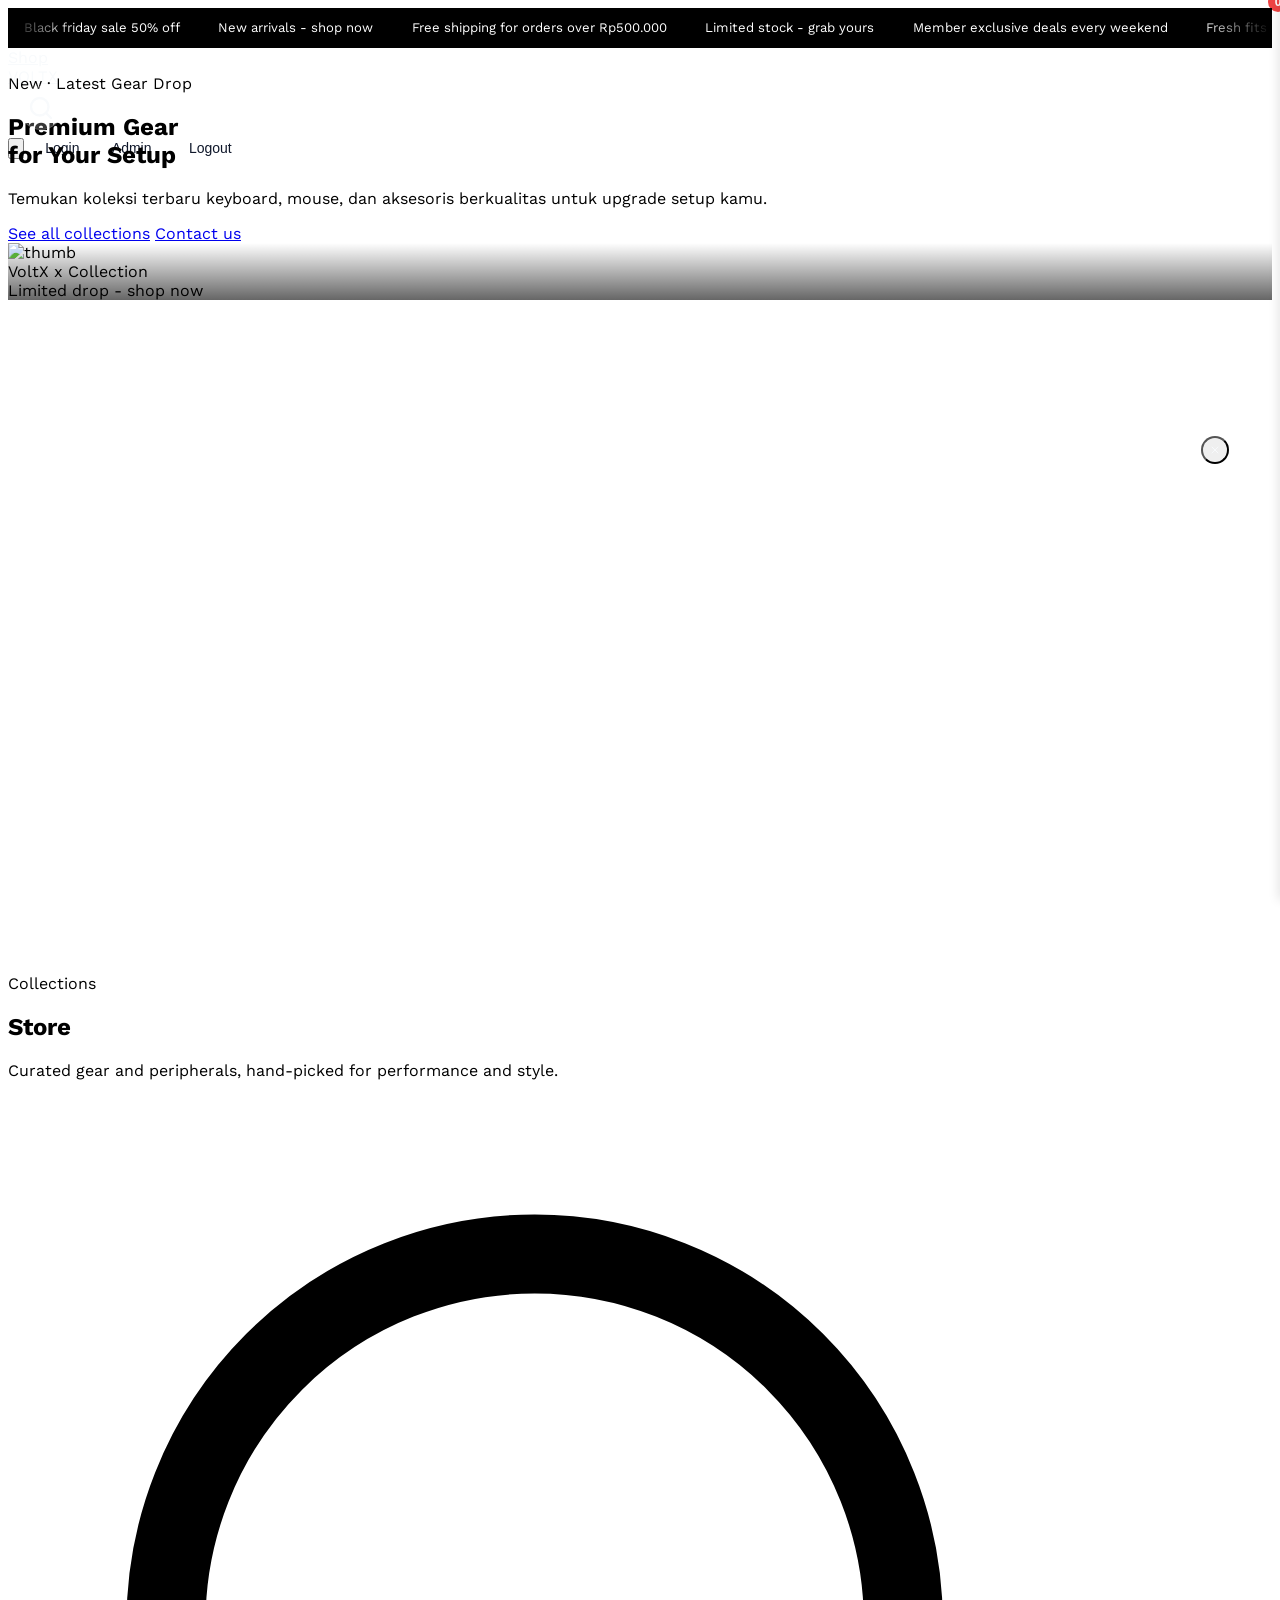
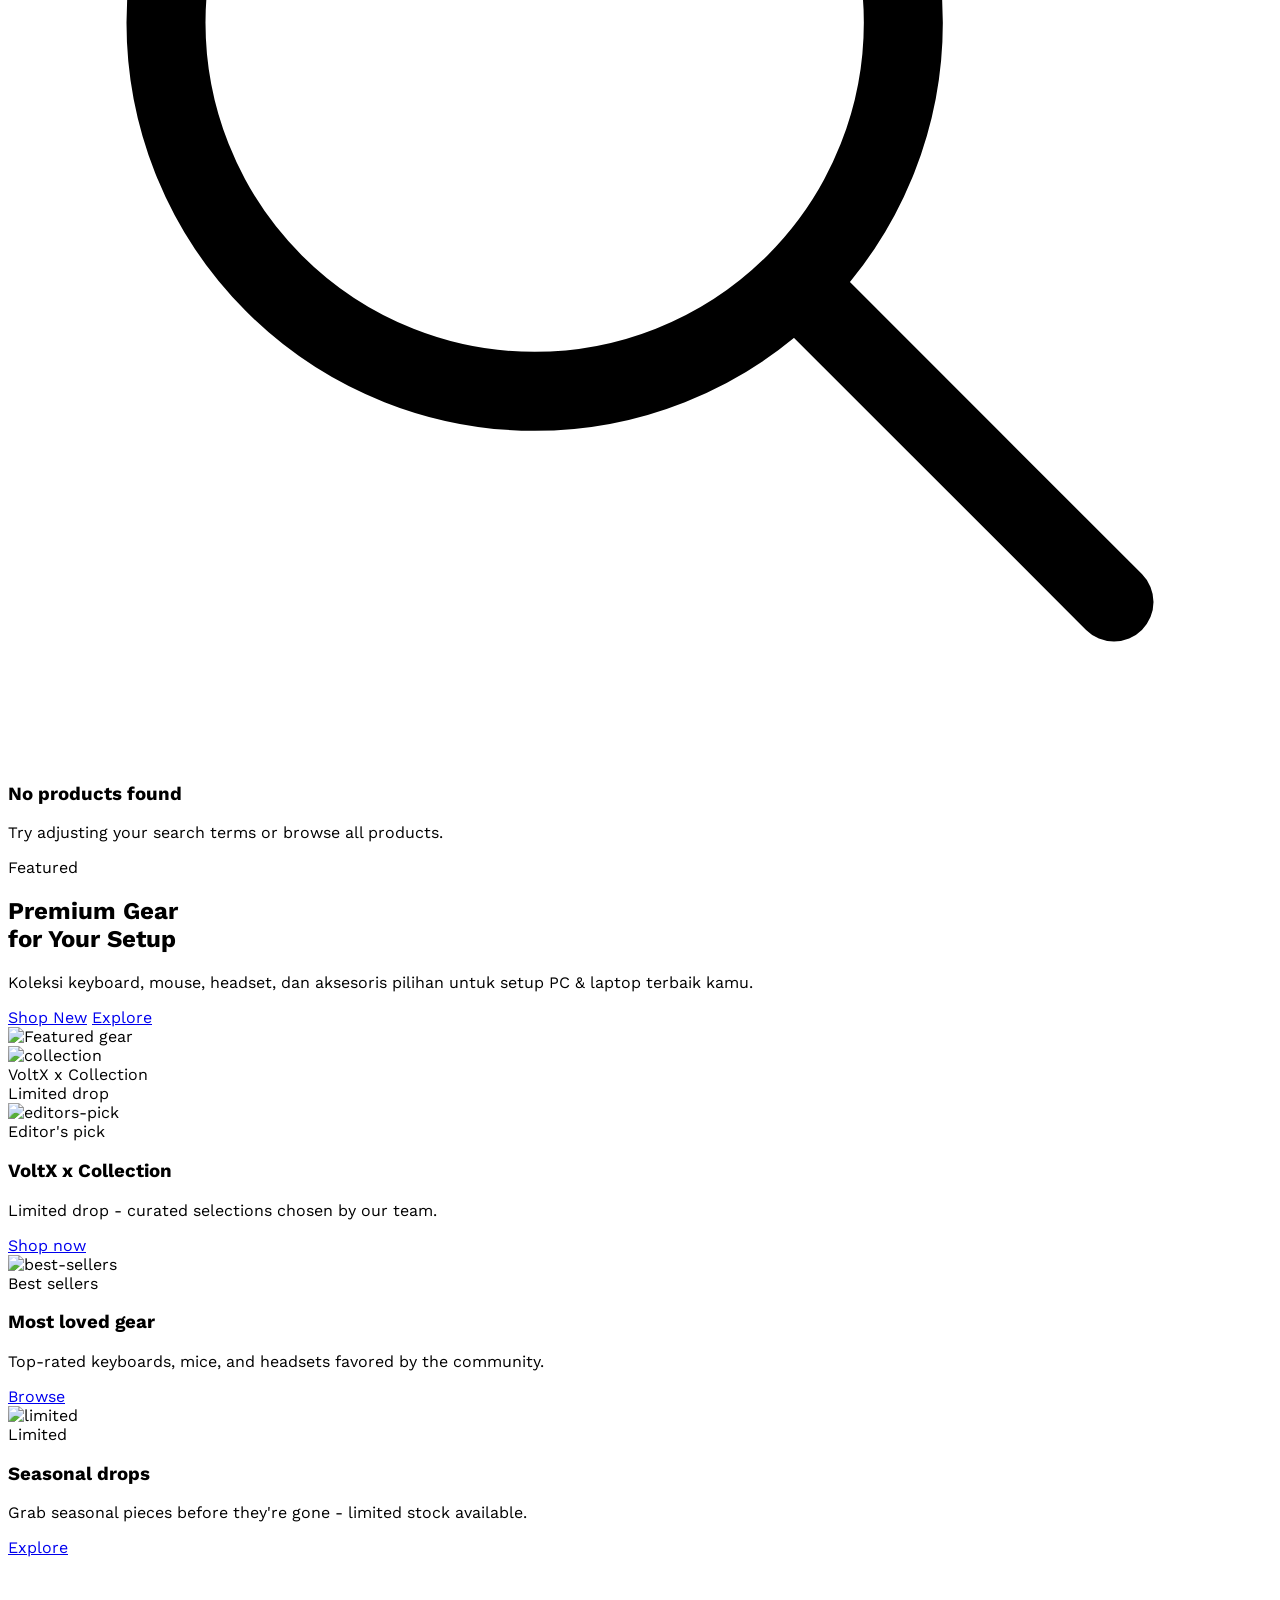
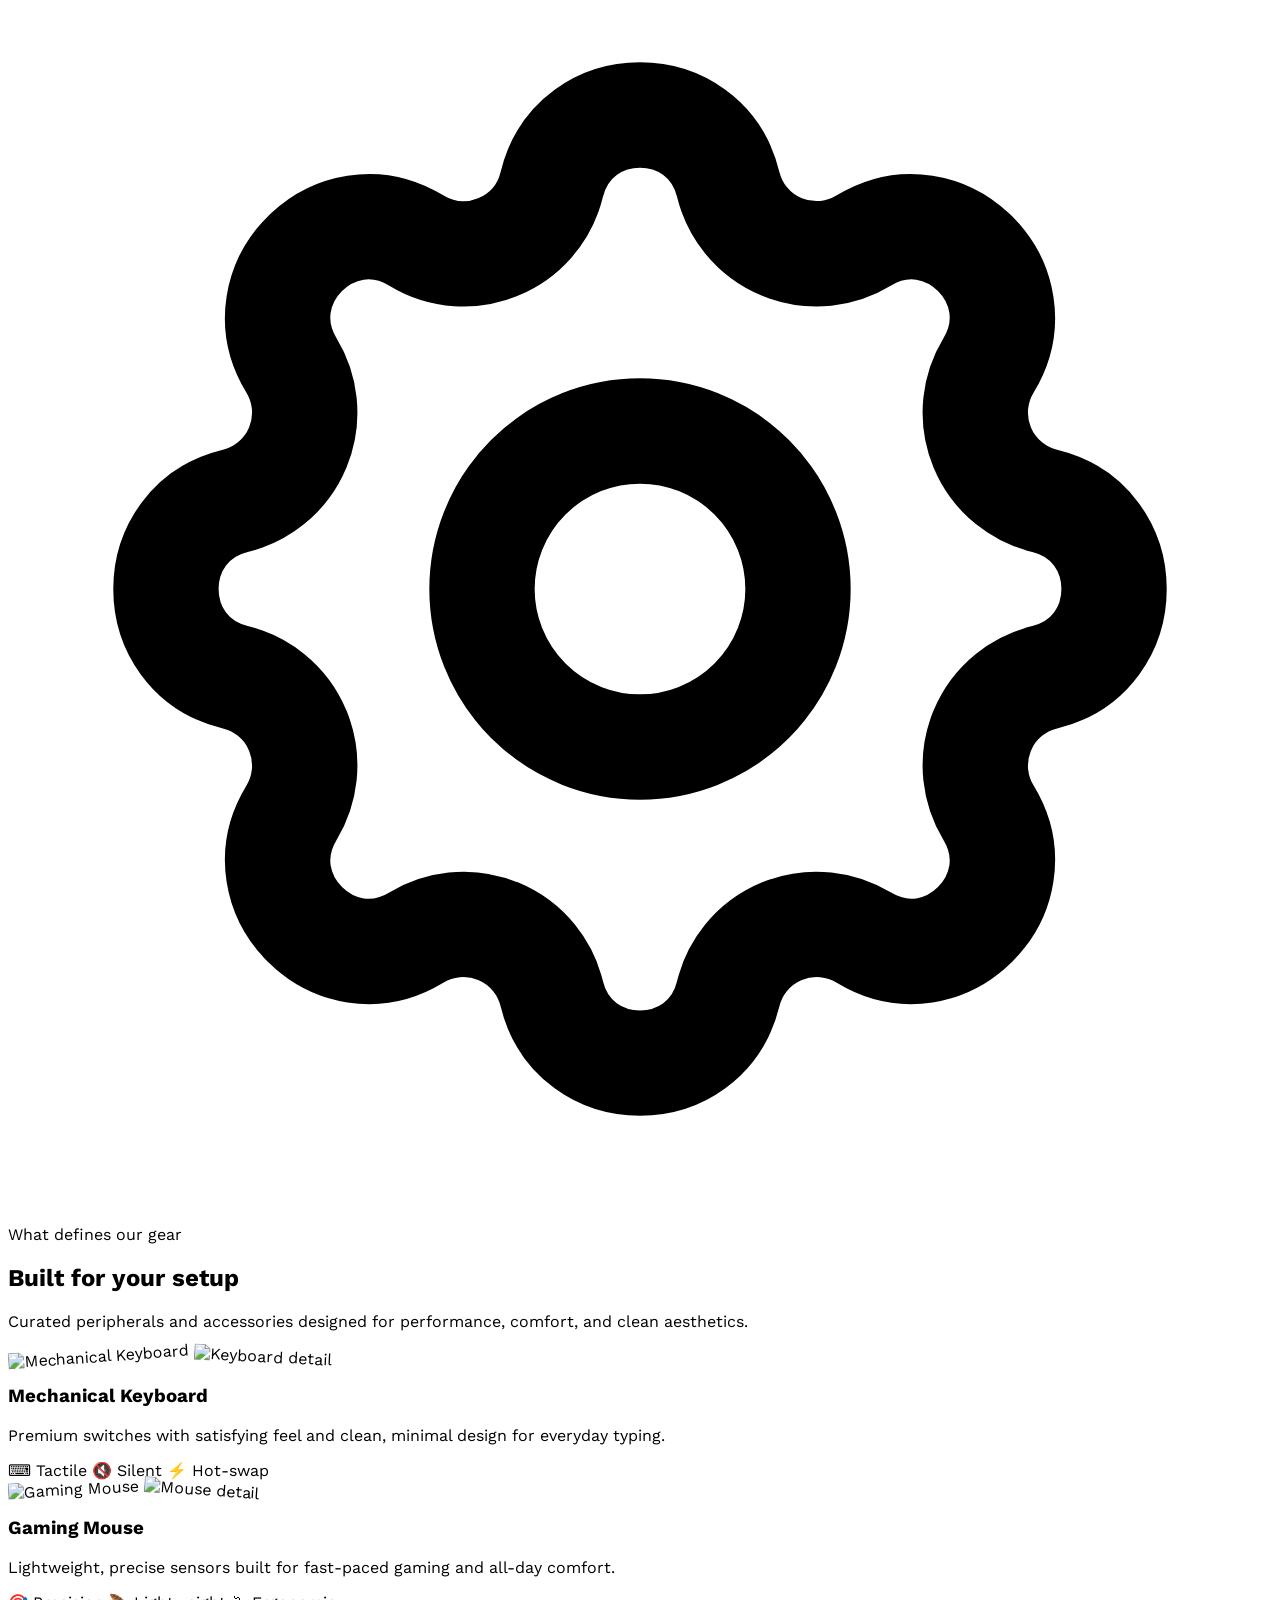
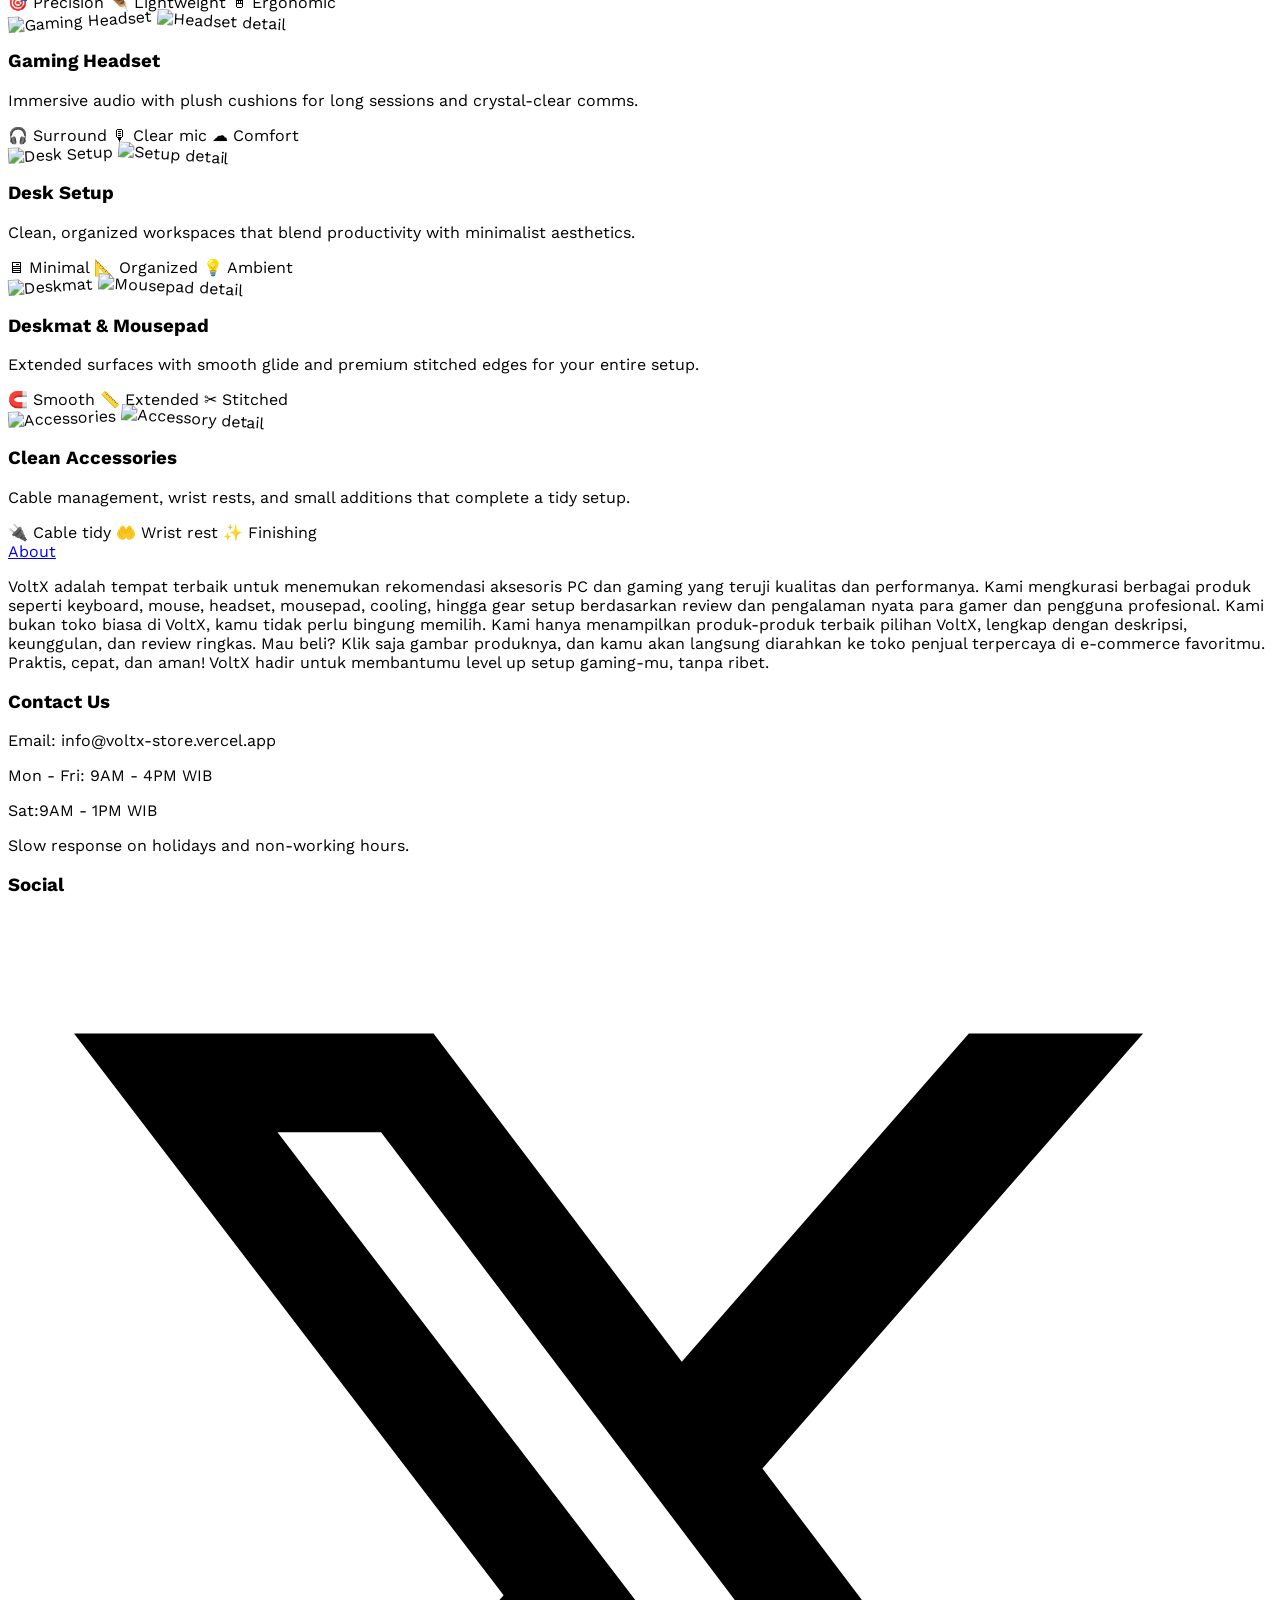
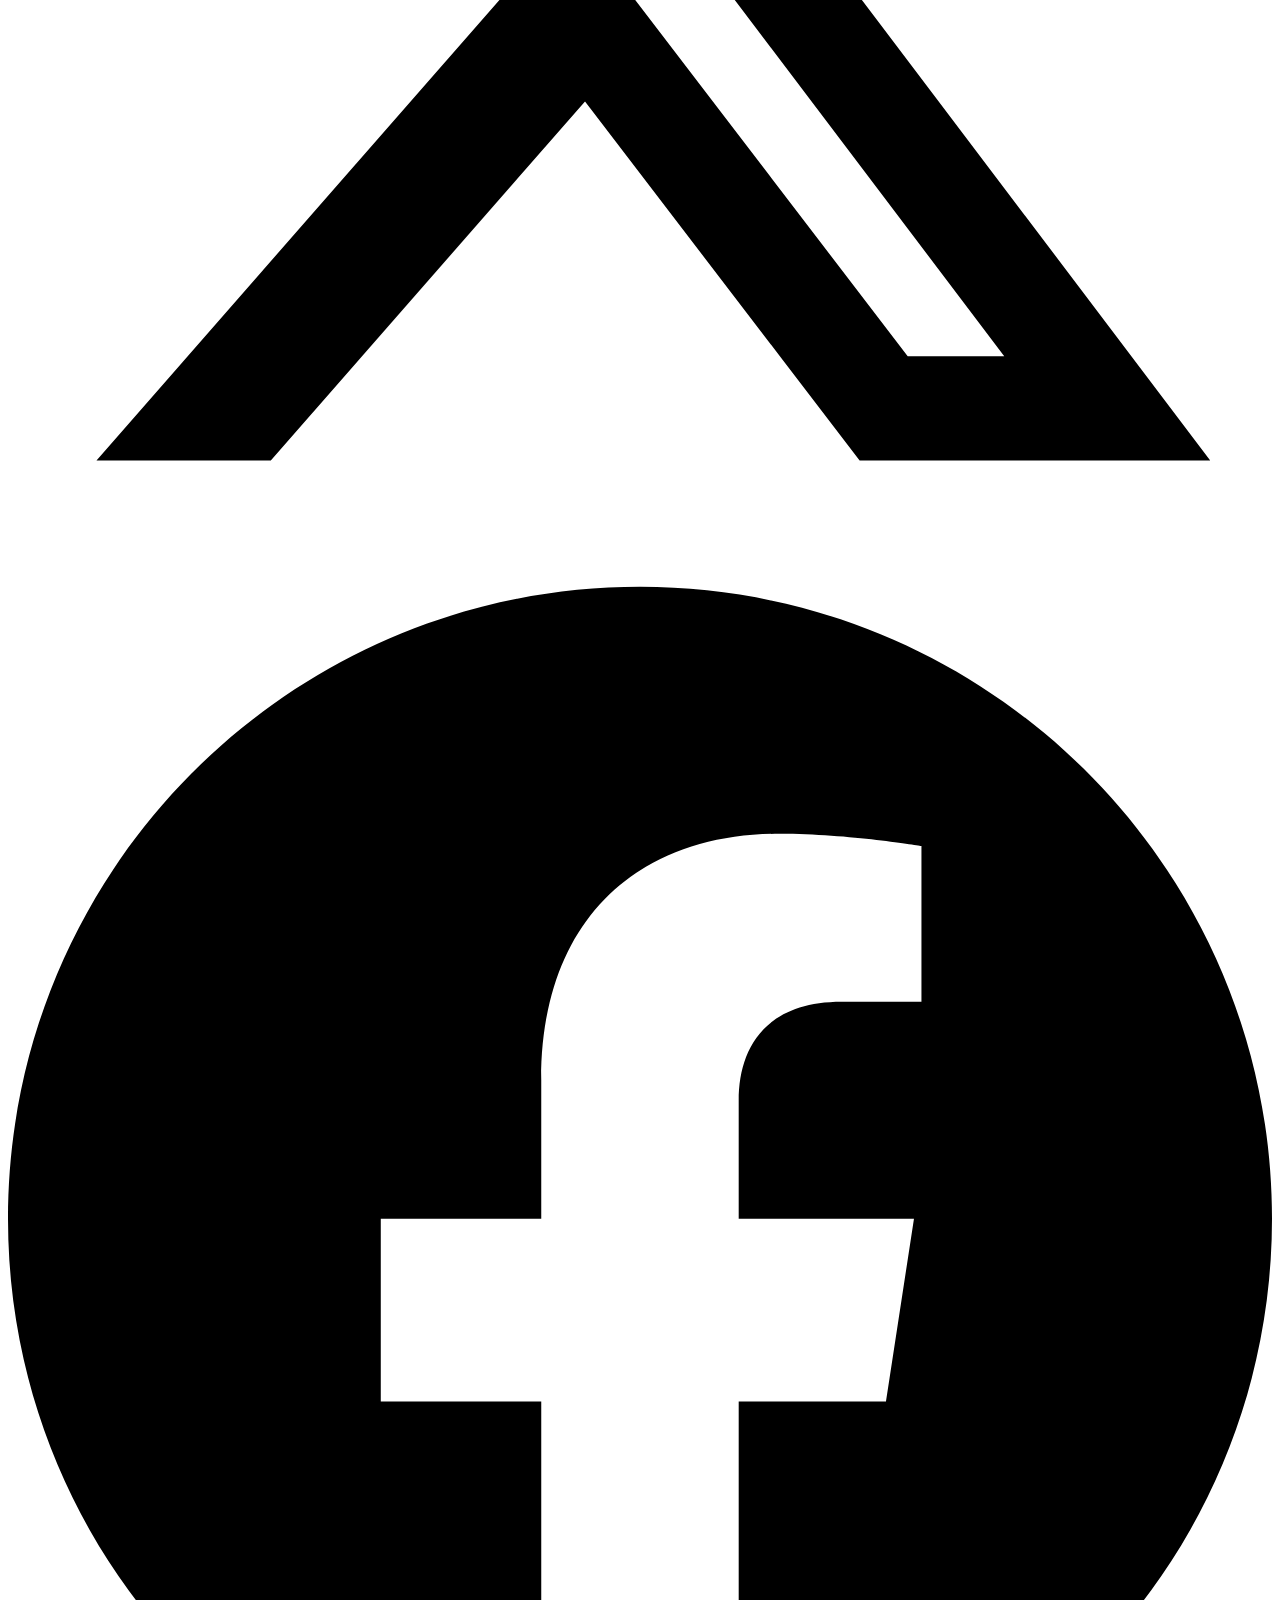
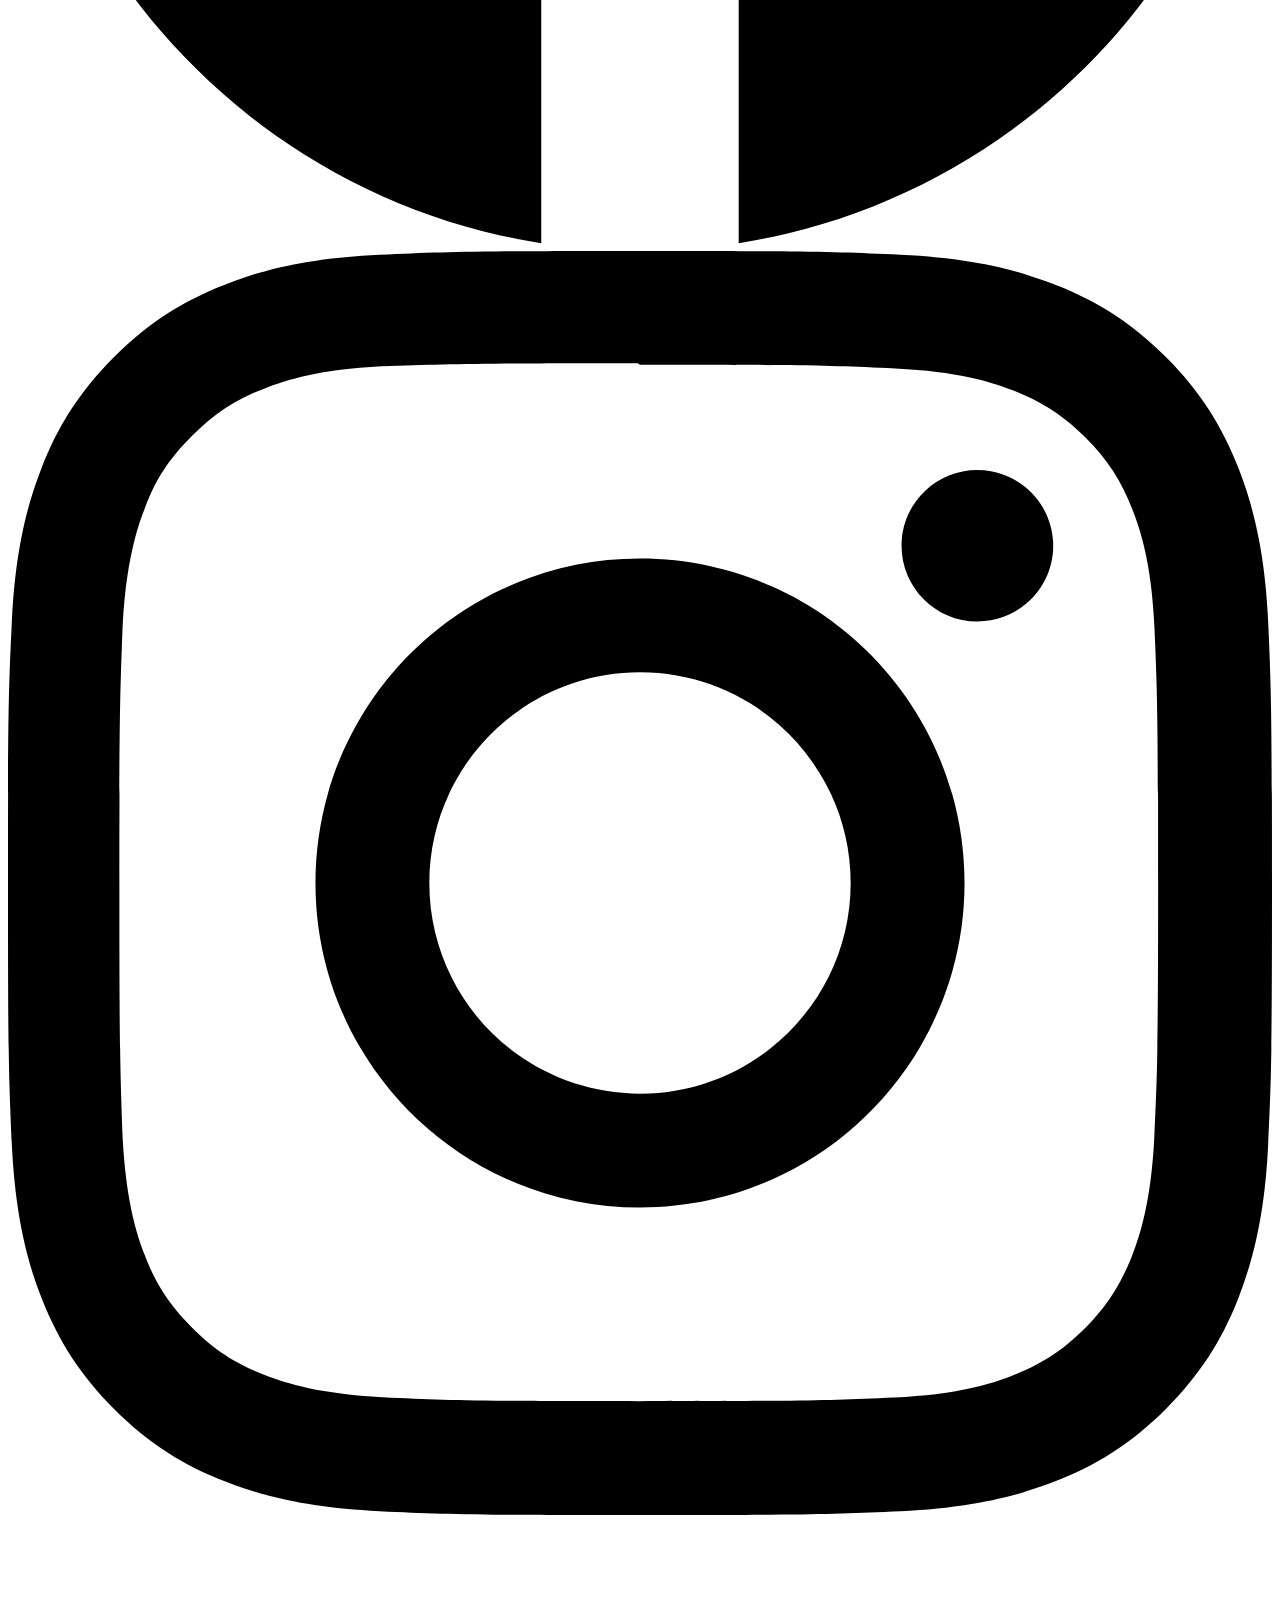
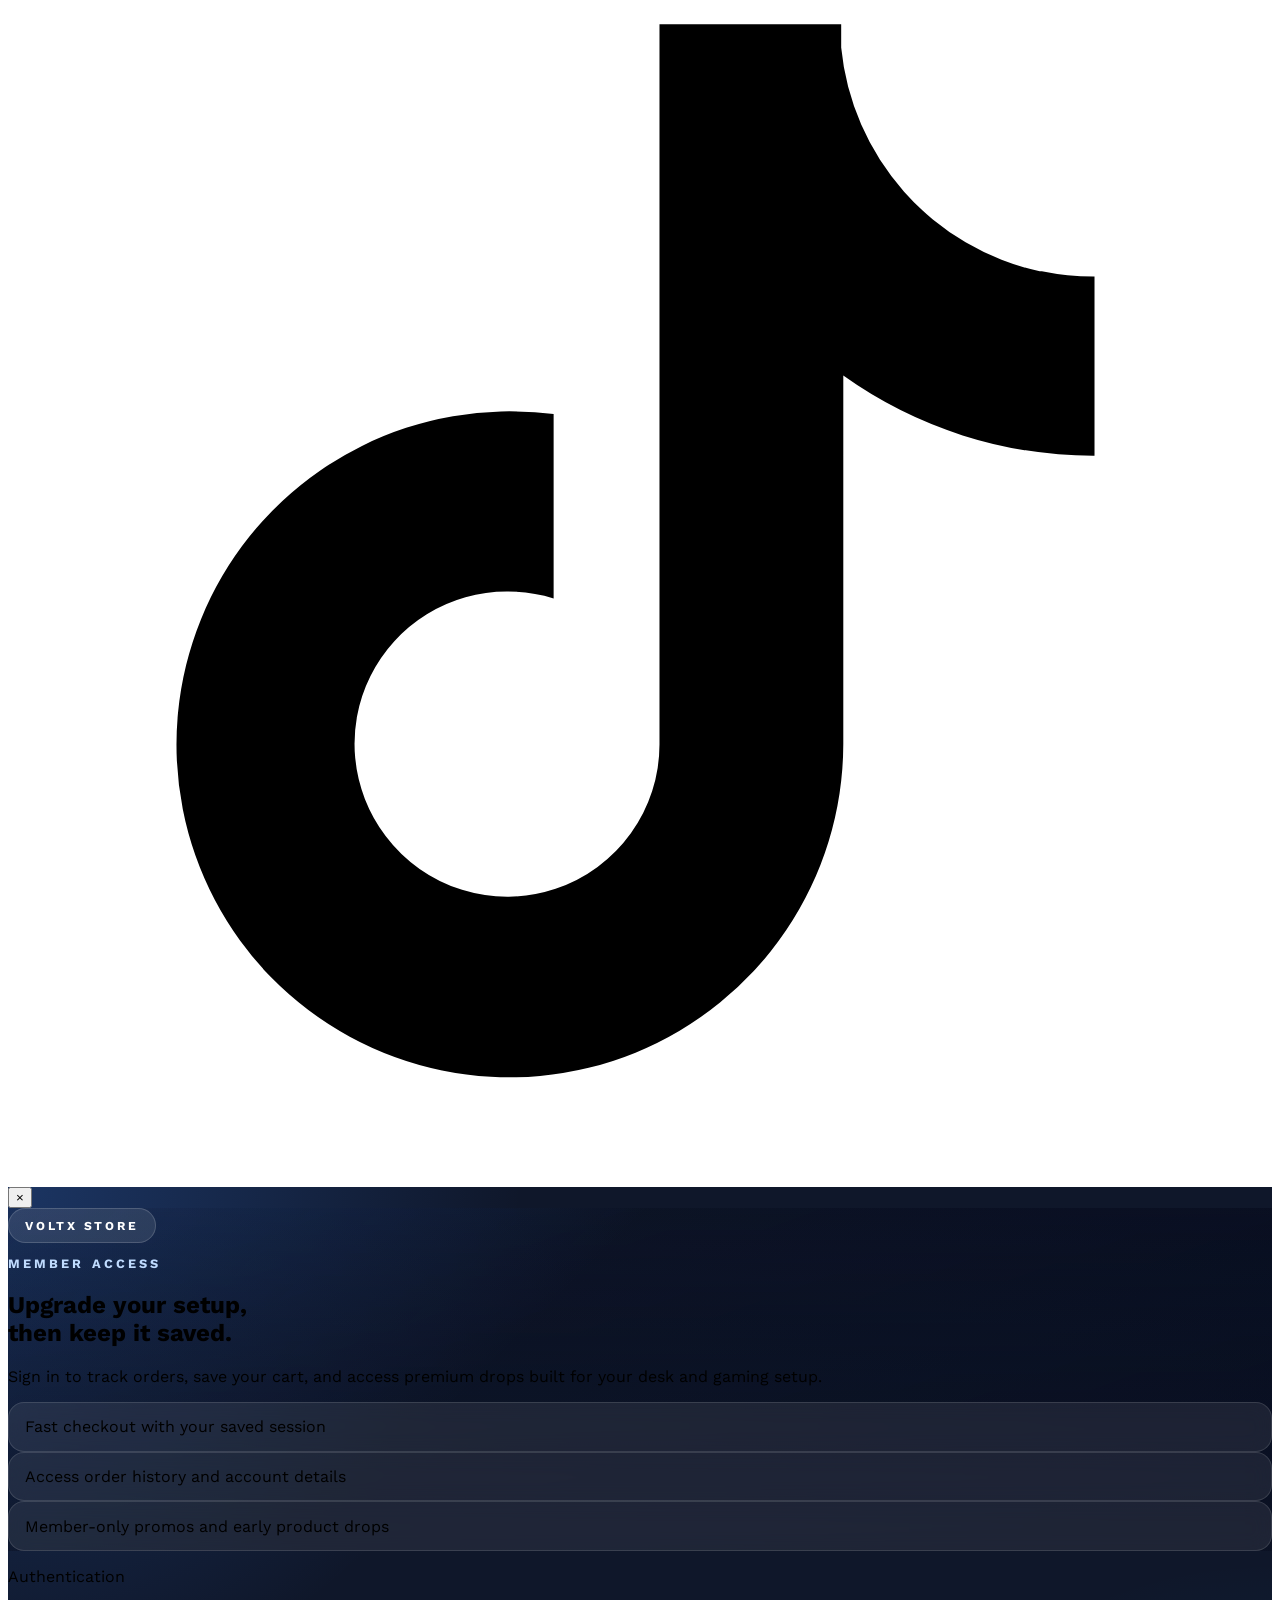
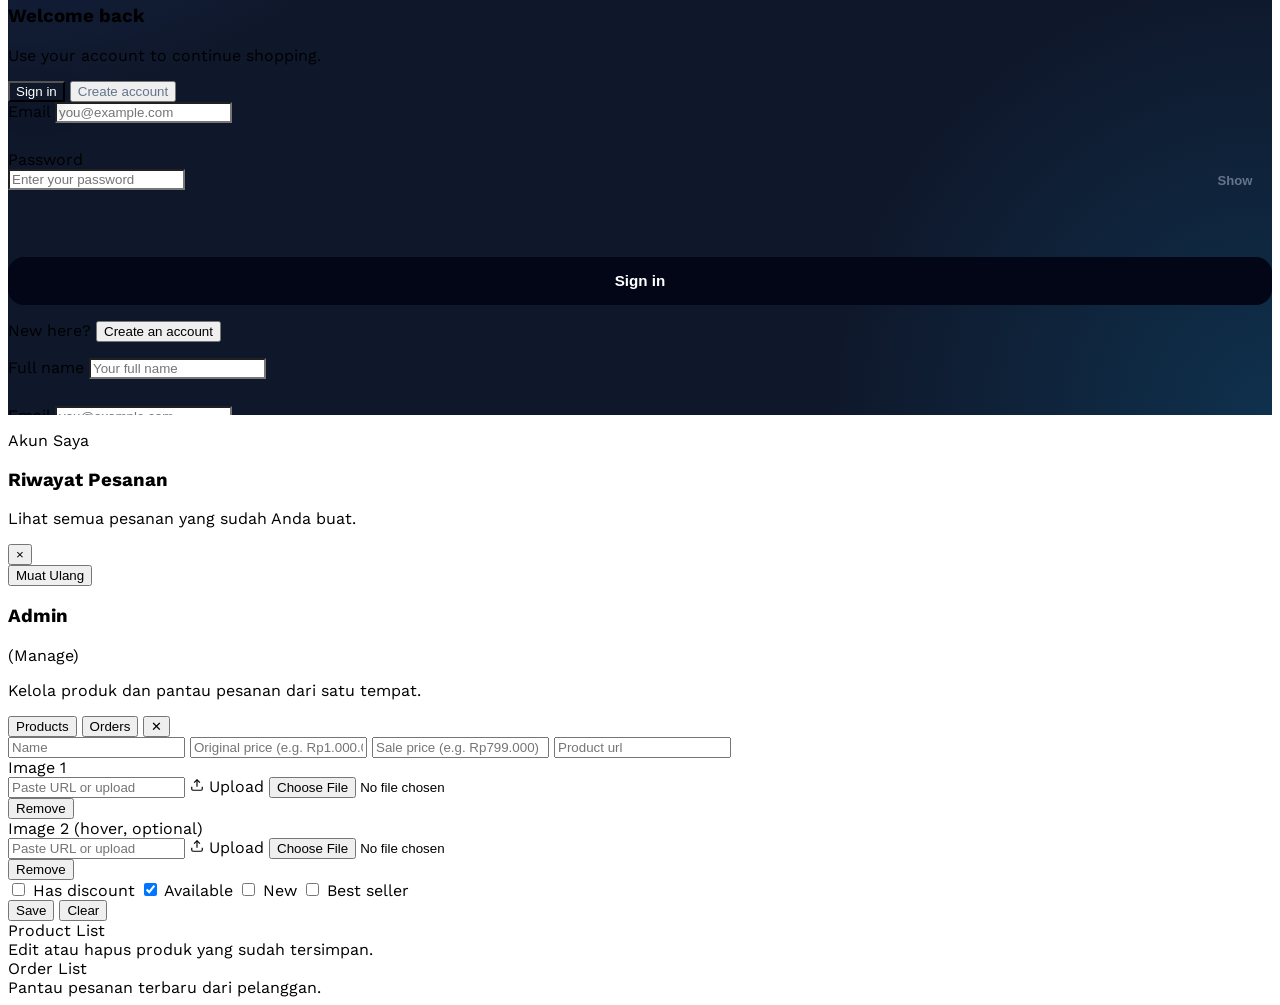
==== commit 7ab11d81: "Fix Bug" ====
--- a/index.html
+++ b/index.html
@@ -83,6 +83,32 @@
                 </button>
                 <button id="auth-btn" class="navbar-pill ml-2">Login</button>
                 <button id="logout-btn" class="navbar-pill hidden">Logout</button>
+                <button id="mobile-menu-toggle" class="mobile-menu-toggle hidden" type="button" aria-label="Buka menu" aria-expanded="false">
+                    <svg class="h-5 w-5" viewBox="0 0 24 24" fill="none" stroke="currentColor" stroke-width="2" stroke-linecap="round">
+                        <path d="M4 7h16"></path>
+                        <path d="M4 12h16"></path>
+                        <path d="M4 17h16"></path>
+                    </svg>
+                </button>
+            </div>
+        </div>
+        <div id="mobile-nav-menu" class="mobile-nav-menu hidden" aria-hidden="true">
+            <div class="container mx-auto px-4">
+                <div class="mobile-nav-card">
+                    <div class="mobile-nav-search">
+                        <input id="mobile-search-input" type="text" placeholder="Cari produk..." class="mobile-nav-search-input" />
+                        <button id="mobile-clear-search-btn" type="button" class="mobile-nav-search-clear hidden" aria-label="Hapus pencarian">
+                            <svg class="h-4 w-4" viewBox="0 0 24 24" fill="none" stroke="currentColor" stroke-width="2">
+                                <path stroke-linecap="round" stroke-linejoin="round" d="M6 6l12 12M18 6l-12 12" />
+                            </svg>
+                        </button>
+                    </div>
+                    <div class="mobile-nav-actions">
+                        <button id="mobile-auth-btn" type="button" class="mobile-nav-action">Login</button>
+                        <button id="mobile-admin-btn" type="button" class="mobile-nav-action hidden">Admin</button>
+                        <button id="mobile-logout-btn" type="button" class="mobile-nav-action hidden">Keluar</button>
+                    </div>
+                </div>
             </div>
         </div>
     </nav>
--- a/style.css
+++ b/style.css
@@ -151,11 +151,35 @@
     transform: translateX(0);
 }
 
+.popup-backdrop {
+    opacity: 0;
+    transition: opacity 220ms ease;
+}
+
+.popup-shell {
+    opacity: 0;
+    transform: translateY(20px) scale(0.985);
+    transition: opacity 240ms ease, transform 280ms cubic-bezier(0.22, 1, 0.36, 1);
+    will-change: transform, opacity;
+}
+
+.popup-shell.is-open,
+.popup-backdrop.is-open {
+    opacity: 1;
+}
+
+.popup-shell.is-open {
+    transform: translateY(0) scale(1);
+}
+
 .auth-shell {
     background:
         radial-gradient(circle at top left, rgba(59, 130, 246, 0.28), transparent 34%),
         radial-gradient(circle at bottom right, rgba(14, 165, 233, 0.18), transparent 30%),
         #0f172a;
+    max-height: min(92vh, 58rem);
+    overflow-y: auto;
+    -webkit-overflow-scrolling: touch;
 }
 
 .auth-panel-brand {
@@ -318,7 +342,29 @@
 
 @media (max-width: 768px) {
     .auth-shell {
+        max-height: min(92dvh, 44rem);
         border-radius: 1.5rem;
+        background: #ffffff;
+    }
+
+    .auth-panel-brand {
+        display: none;
+    }
+
+    .auth-panel-form {
+        min-height: auto;
+        padding: 1.5rem 1.25rem 1.75rem !important;
+    }
+
+    #auth-shell .grid {
+        display: block;
+    }
+
+    #auth-close {
+        right: 1rem;
+        top: 1rem;
+        height: 2.75rem;
+        width: 2.75rem;
     }
 
     .account-shell {
@@ -331,6 +377,14 @@
         margin-top: 3.5rem;
         max-height: calc(100vh - 5rem);
         border-radius: 1.5rem;
+    }
+}
+
+@media (max-height: 780px) {
+    .auth-shell,
+    .account-shell,
+    .admin-shell {
+        max-height: calc(100vh - 2rem);
     }
 }
 
@@ -576,6 +630,121 @@
     background: rgba(255, 255, 255, 0.26);
 }
 
+.mobile-menu-toggle,
+.mobile-nav-menu {
+    display: none;
+}
+
+.mobile-menu-toggle.hidden,
+.mobile-nav-menu.hidden,
+.mobile-nav-search-clear.hidden,
+.mobile-nav-action.hidden {
+    display: none !important;
+}
+
+.mobile-menu-toggle {
+    align-items: center;
+    justify-content: center;
+    height: 2.75rem;
+    width: 2.75rem;
+    border-radius: 999px;
+    border: 1px solid rgba(255, 255, 255, 0.28);
+    background: rgba(255, 255, 255, 0.18);
+    color: #f8fafc;
+    transition: color 0.2s ease, background-color 0.2s ease, border-color 0.2s ease;
+}
+
+.mobile-menu-toggle:hover {
+    background: rgba(255, 255, 255, 0.28);
+    color: #ffffff;
+}
+
+.mobile-nav-menu {
+    position: absolute;
+    left: 0;
+    right: 0;
+    top: 100%;
+    z-index: 40;
+    padding: 0.5rem 0 0;
+}
+
+.mobile-nav-card {
+    margin-left: auto;
+    width: min(100%, 20rem);
+    border-radius: 1.5rem;
+    border: 1px solid rgba(226, 232, 240, 0.82);
+    background: rgba(255, 255, 255, 0.96);
+    box-shadow: 0 24px 40px rgba(15, 23, 42, 0.16);
+    padding: 0.9rem;
+}
+
+.mobile-nav-search {
+    position: relative;
+}
+
+.mobile-nav-search-input {
+    width: 100%;
+    border-radius: 999px;
+    border: 1px solid rgba(203, 213, 225, 0.95);
+    background: #ffffff;
+    color: #0f172a;
+    outline: none;
+    padding: 0.78rem 2.85rem 0.78rem 1rem;
+    font-size: 0.92rem;
+    transition: border-color 0.2s ease, box-shadow 0.2s ease;
+}
+
+.mobile-nav-search-input:focus {
+    border-color: rgba(148, 163, 184, 0.9);
+    box-shadow: 0 0 0 4px rgba(241, 245, 249, 0.9);
+}
+
+.mobile-nav-search-clear {
+    position: absolute;
+    right: 0.55rem;
+    top: 50%;
+    transform: translateY(-50%);
+    display: inline-flex;
+    align-items: center;
+    justify-content: center;
+    height: 1.9rem;
+    width: 1.9rem;
+    border-radius: 999px;
+    color: #64748b;
+    transition: background-color 0.2s ease, color 0.2s ease;
+}
+
+.mobile-nav-search-clear:hover {
+    background: #f1f5f9;
+    color: #0f172a;
+}
+
+.mobile-nav-actions {
+    margin-top: 0.75rem;
+    display: grid;
+    gap: 0.55rem;
+}
+
+.mobile-nav-action {
+    display: inline-flex;
+    align-items: center;
+    justify-content: center;
+    min-height: 2.85rem;
+    width: 100%;
+    border-radius: 999px;
+    border: 1px solid rgba(203, 213, 225, 0.95);
+    background: #ffffff;
+    color: #0f172a;
+    font-size: 0.92rem;
+    font-weight: 600;
+    transition: background-color 0.2s ease, border-color 0.2s ease, color 0.2s ease;
+}
+
+.mobile-nav-action:hover {
+    background: #f8fafc;
+    border-color: rgba(148, 163, 184, 0.45);
+}
+
 #header.header-solid .navbar-search-input {
     background: #f8fafc;
     color: #334155;
@@ -606,6 +775,17 @@
 
 #header.header-solid .navbar-search-clear:not(.opacity-0) {
     background: rgba(148, 163, 184, 0.12);
+}
+
+#header.header-solid .mobile-menu-toggle {
+    border-color: rgba(148, 163, 184, 0.18);
+    background: #ffffff;
+    color: #334155;
+}
+
+#header.header-solid .mobile-menu-toggle:hover {
+    background: #f8fafc;
+    color: #0f172a;
 }
 
 .hero-showcase {
@@ -946,27 +1126,155 @@
         flex: 0 1 auto;
     }
 
+    .navbar-side-right {
+        gap: 0.45rem;
+    }
+
+    .navbar-side-right {
+        flex-shrink: 0;
+    }
+
+    .navbar-link {
+        font-size: 0.95rem;
+    }
+
     .navbar-center a {
-        font-size: 1rem;
-    }
-
-    .navbar-search-input.w-64 {
-        width: 11rem;
-        padding-right: 4.6rem;
+        font-size: 0.9rem;
+        letter-spacing: 0.02em;
+    }
+
+    .navbar-pill {
+        min-height: 2.1rem;
+        padding: 0.35rem 0.75rem;
+        font-size: 0.78rem;
+        white-space: nowrap;
+    }
+
+    .navbar-side-right .navbar-search-wrap,
+    #auth-btn,
+    #admin-btn,
+    #logout-btn {
+        display: none !important;
+    }
+
+    .mobile-menu-toggle,
+    .mobile-nav-menu {
+        display: block;
+    }
+
+    .mobile-menu-toggle {
+        display: inline-flex;
     }
 
     #header .container {
-        padding-left: 1rem;
-        padding-right: 1rem;
+        padding-left: 0.75rem;
+        padding-right: 0.75rem;
     }
 
     #header.header-solid .container {
-        padding-left: 1rem;
-        padding-right: 1rem;
+        padding-left: 0.75rem;
+        padding-right: 0.75rem;
     }
 
     #header {
         margin-bottom: -5rem;
+    }
+
+    .account-shell,
+    .admin-shell {
+        width: min(calc(100vw - 1rem), 42rem);
+        margin-top: 1rem;
+        max-height: calc(100dvh - 1rem);
+        height: calc(100dvh - 1rem);
+        border-radius: 1.75rem;
+    }
+
+    .account-shell > div:first-child,
+    .admin-shell > div:first-child {
+        padding: 1.25rem 1.25rem 1rem !important;
+    }
+
+    .account-body,
+    .admin-body {
+        padding: 1rem 1rem 1.25rem !important;
+        min-height: 0;
+        padding-bottom: 3rem !important;
+        -webkit-overflow-scrolling: touch;
+        overscroll-behavior: contain;
+    }
+
+    #account-close,
+    #admin-close {
+        height: 2.75rem;
+        width: 2.75rem;
+        flex: 0 0 auto;
+    }
+
+    #account-orders article {
+        padding: 1rem;
+    }
+
+    #account-orders article > div:first-child {
+        gap: 0.75rem;
+    }
+
+    #account-orders article .flex.flex-wrap.items-center.gap-2 {
+        gap: 0.45rem;
+    }
+
+    #account-orders article .flex.items-start.justify-between.gap-3 {
+        align-items: flex-start;
+    }
+
+    #admin-panel .admin-body .grid {
+        gap: 1rem;
+    }
+
+    #admin-shell {
+        margin-bottom: 0;
+    }
+
+    #admin-shell > div:first-child {
+        gap: 0.9rem !important;
+    }
+
+    #admin-shell > div:first-child > div:last-child {
+        width: 100%;
+        justify-content: space-between;
+        gap: 0.6rem;
+    }
+
+    #admin-tab-products,
+    #admin-tab-orders {
+        flex: 1 1 0;
+        text-align: center;
+    }
+
+    #admin-products-list > div,
+    #admin-orders-list > div {
+        flex-direction: column;
+        align-items: stretch;
+        gap: 0.75rem;
+    }
+
+    #admin-products-list > div > div:last-child,
+    #admin-orders-list > div > div:last-child {
+        justify-content: flex-start;
+        flex-wrap: wrap;
+    }
+
+    #admin-orders-list > div > div:last-child {
+        align-items: center;
+    }
+
+    #admin-order-details {
+        margin-top: 0 !important;
+    }
+
+    #admin-products-list img,
+    #admin-orders-list img {
+        width: 4.5rem;
+        height: 4.5rem;
     }
 }
 
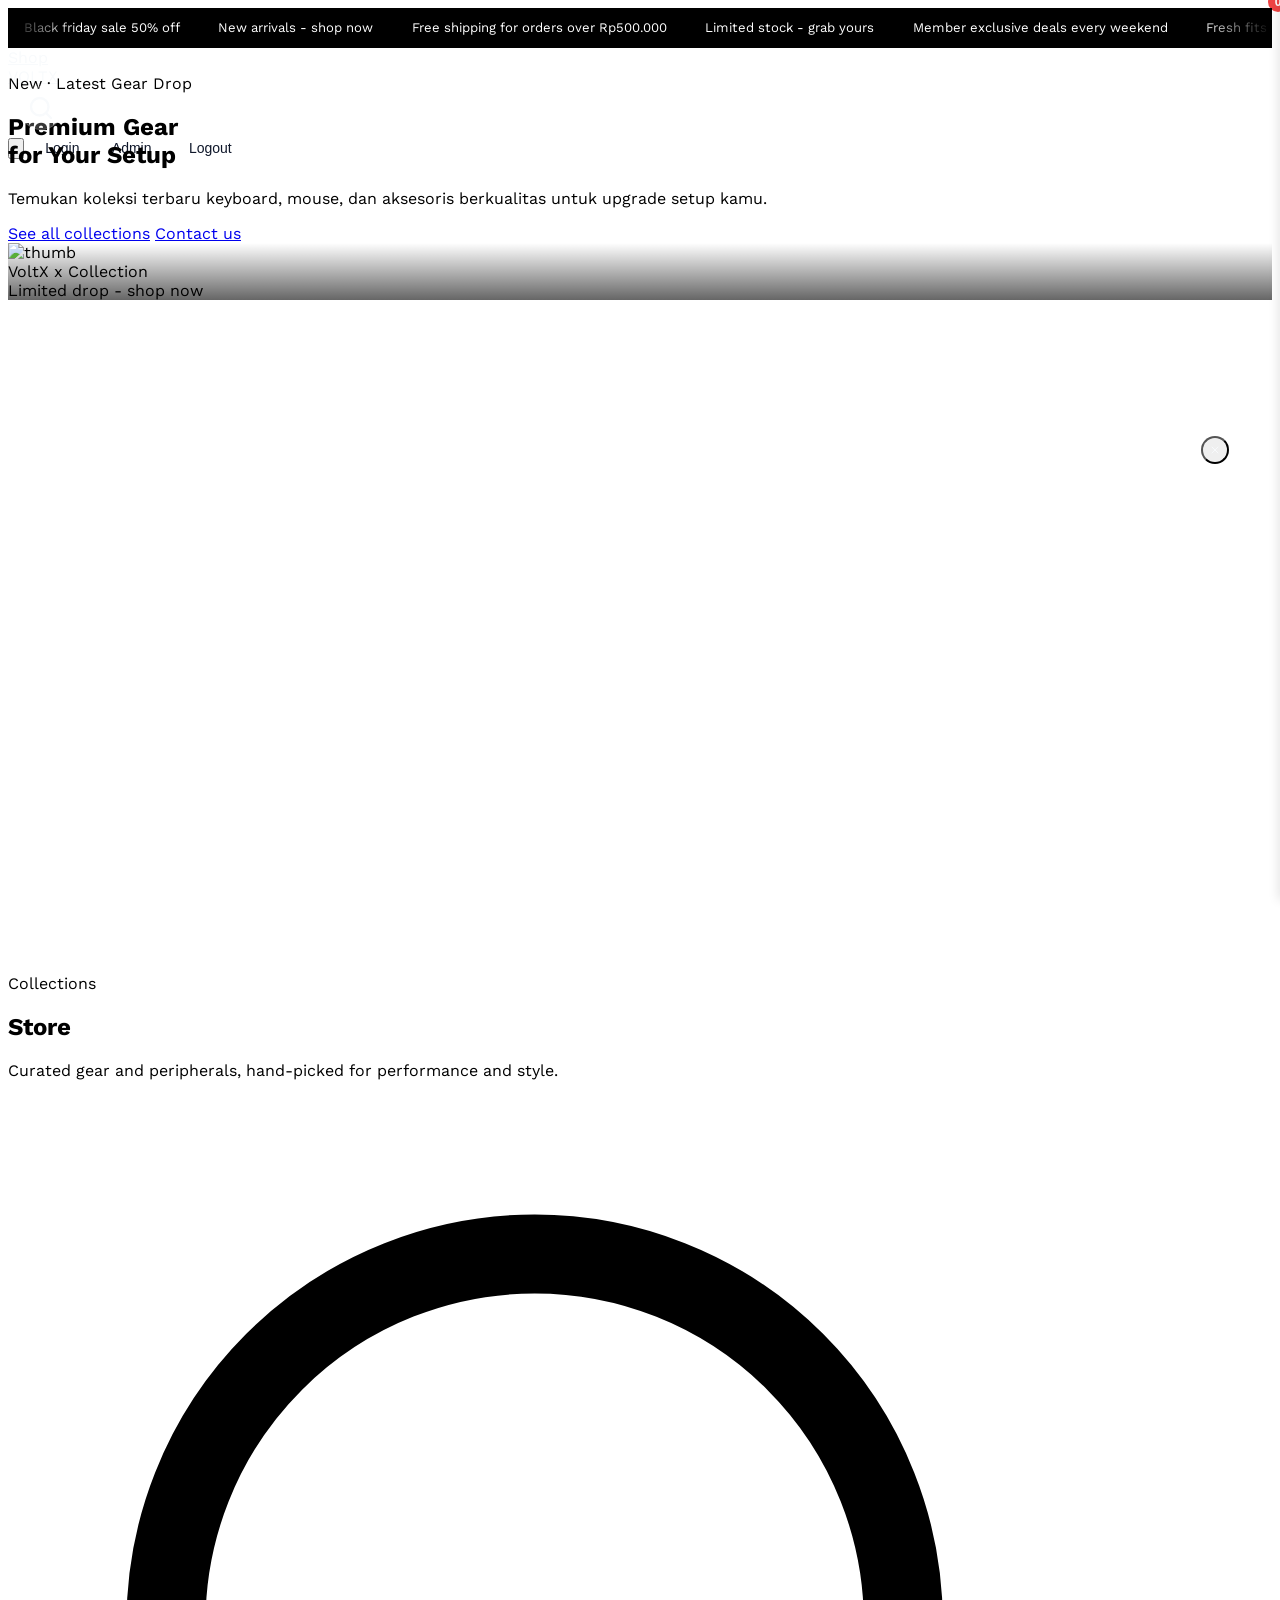
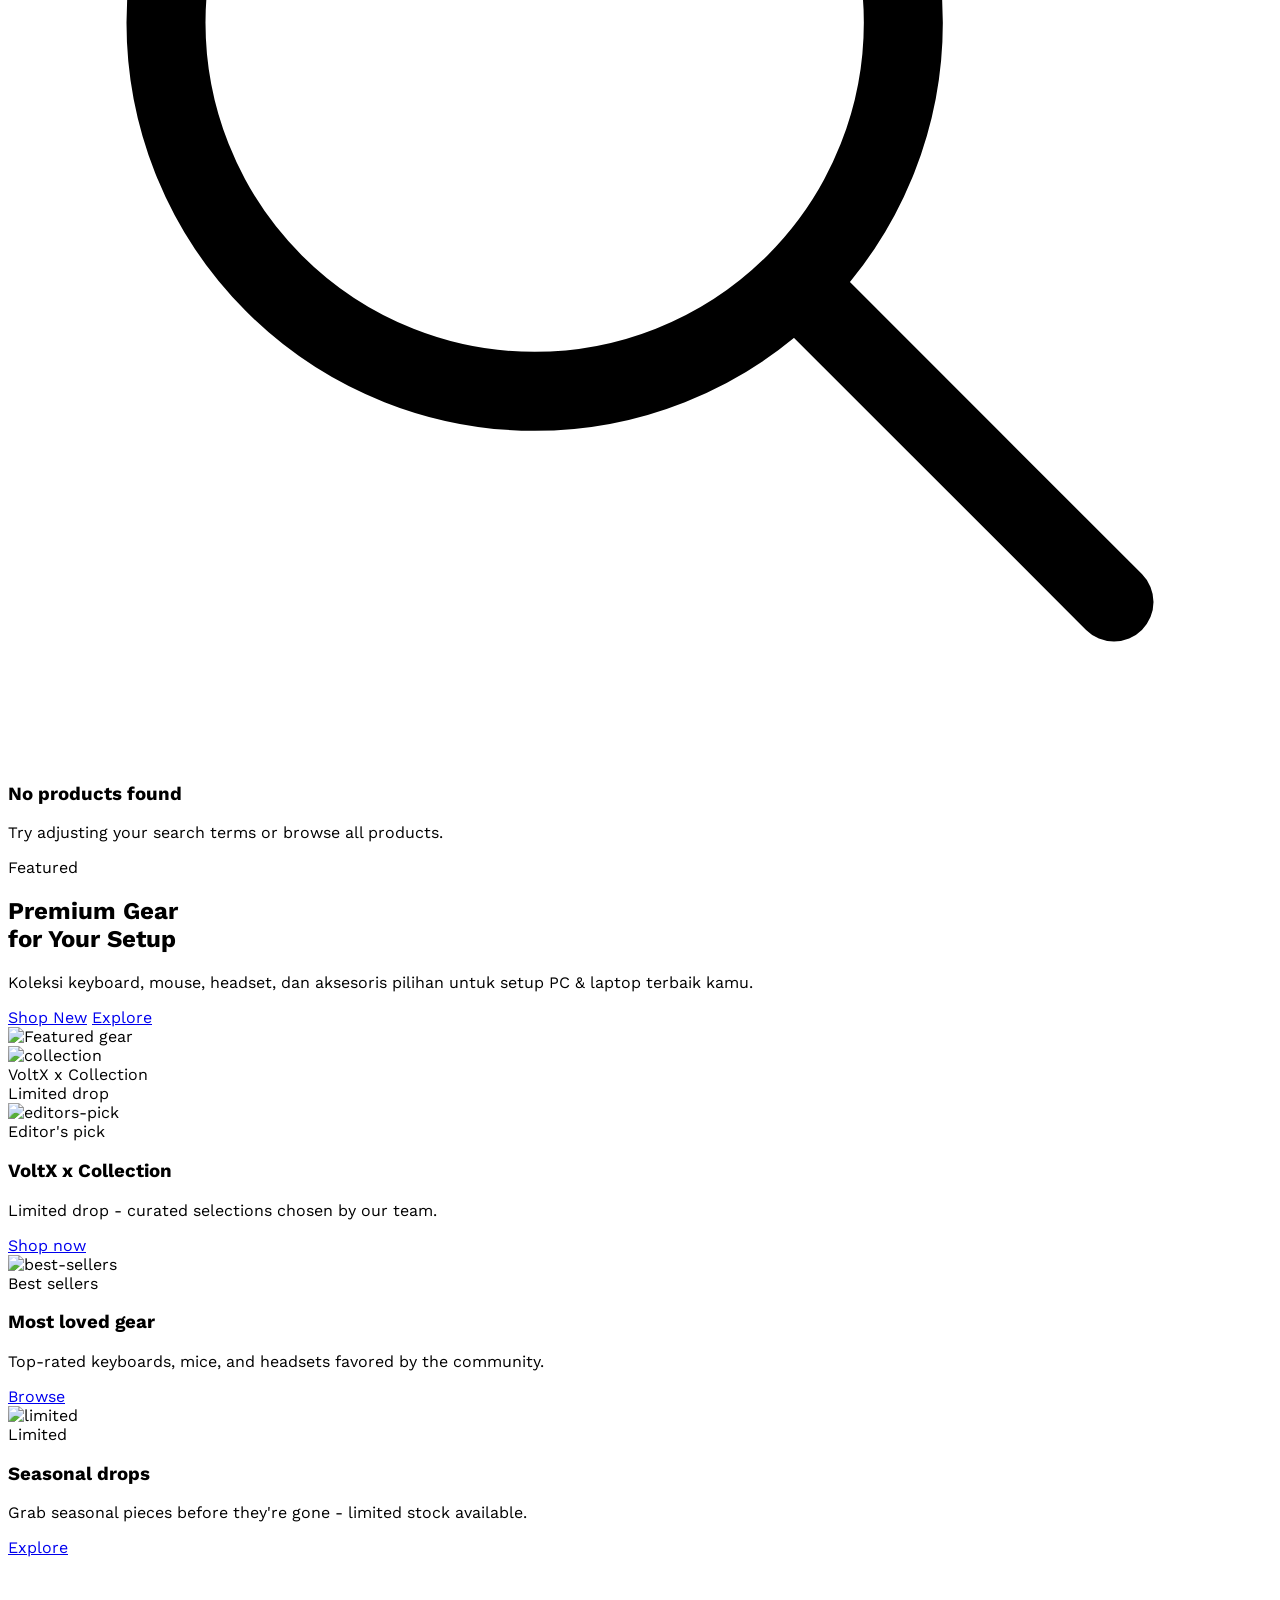
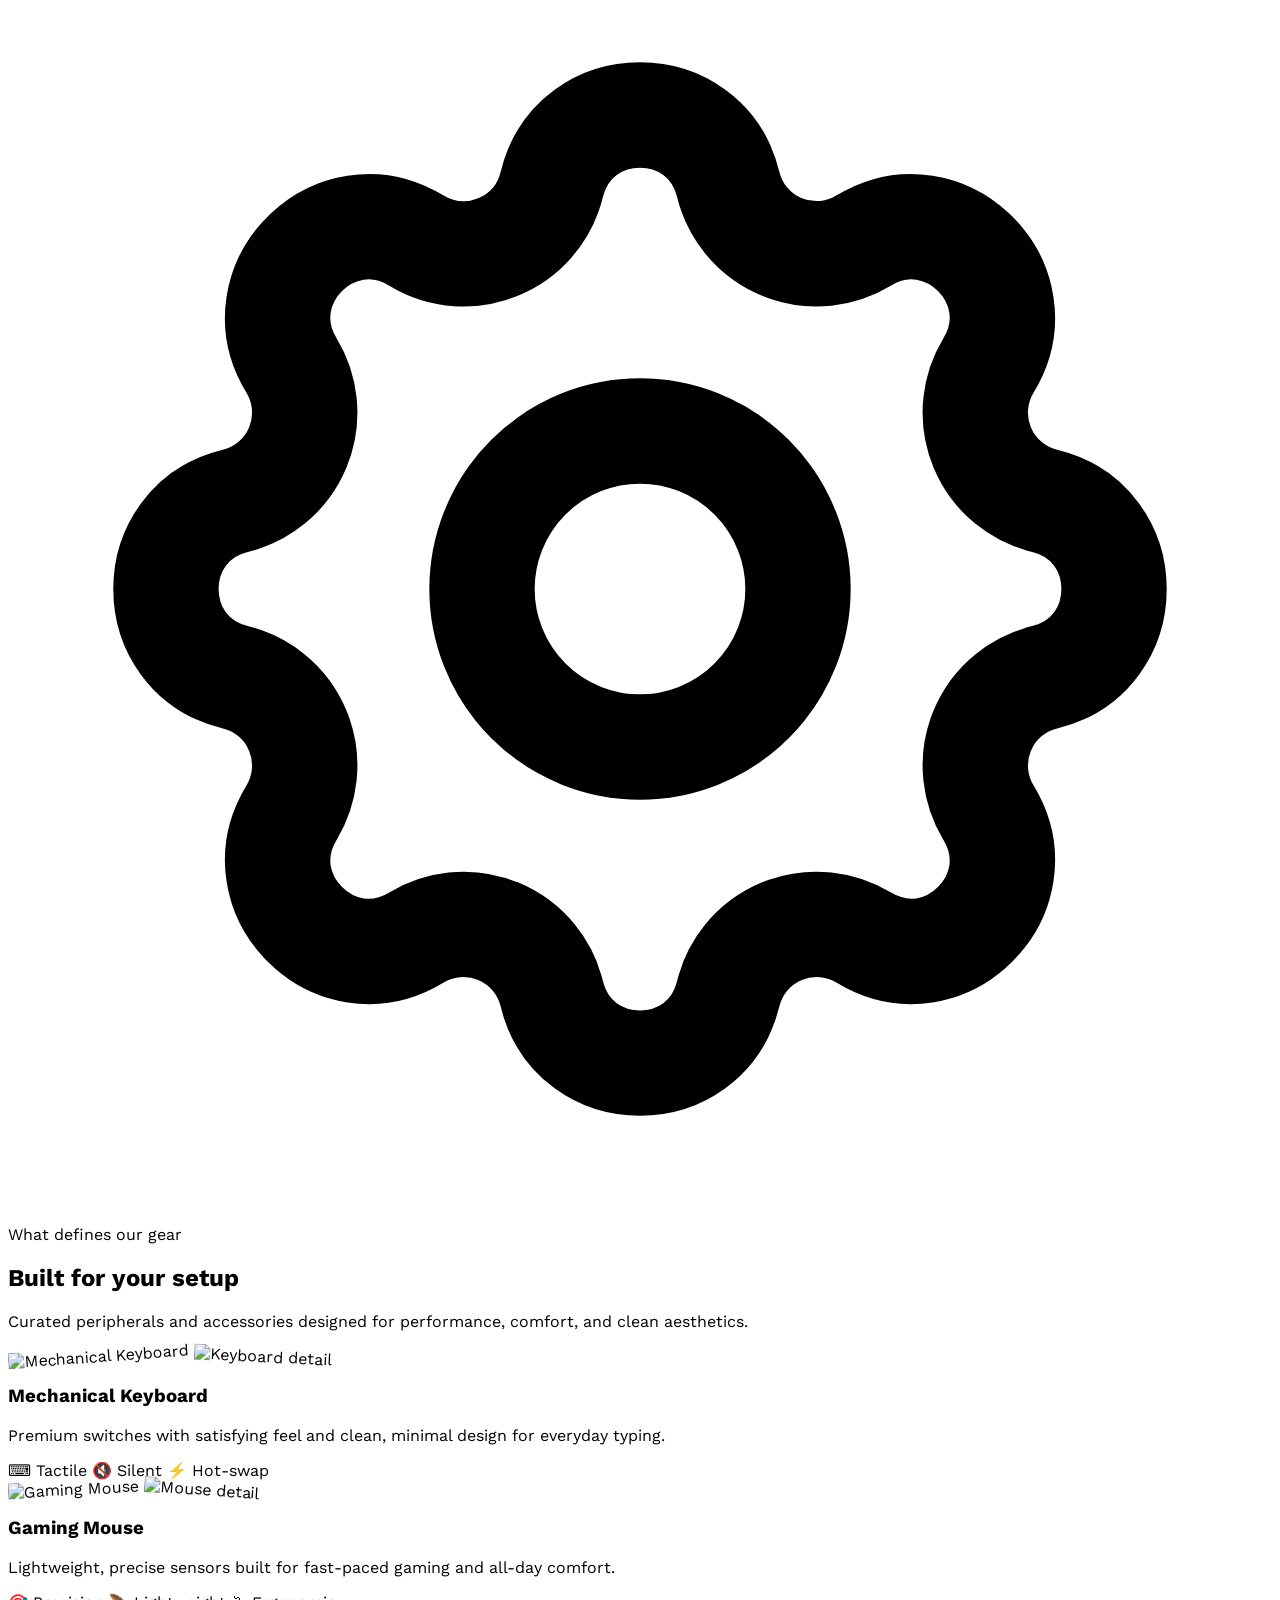
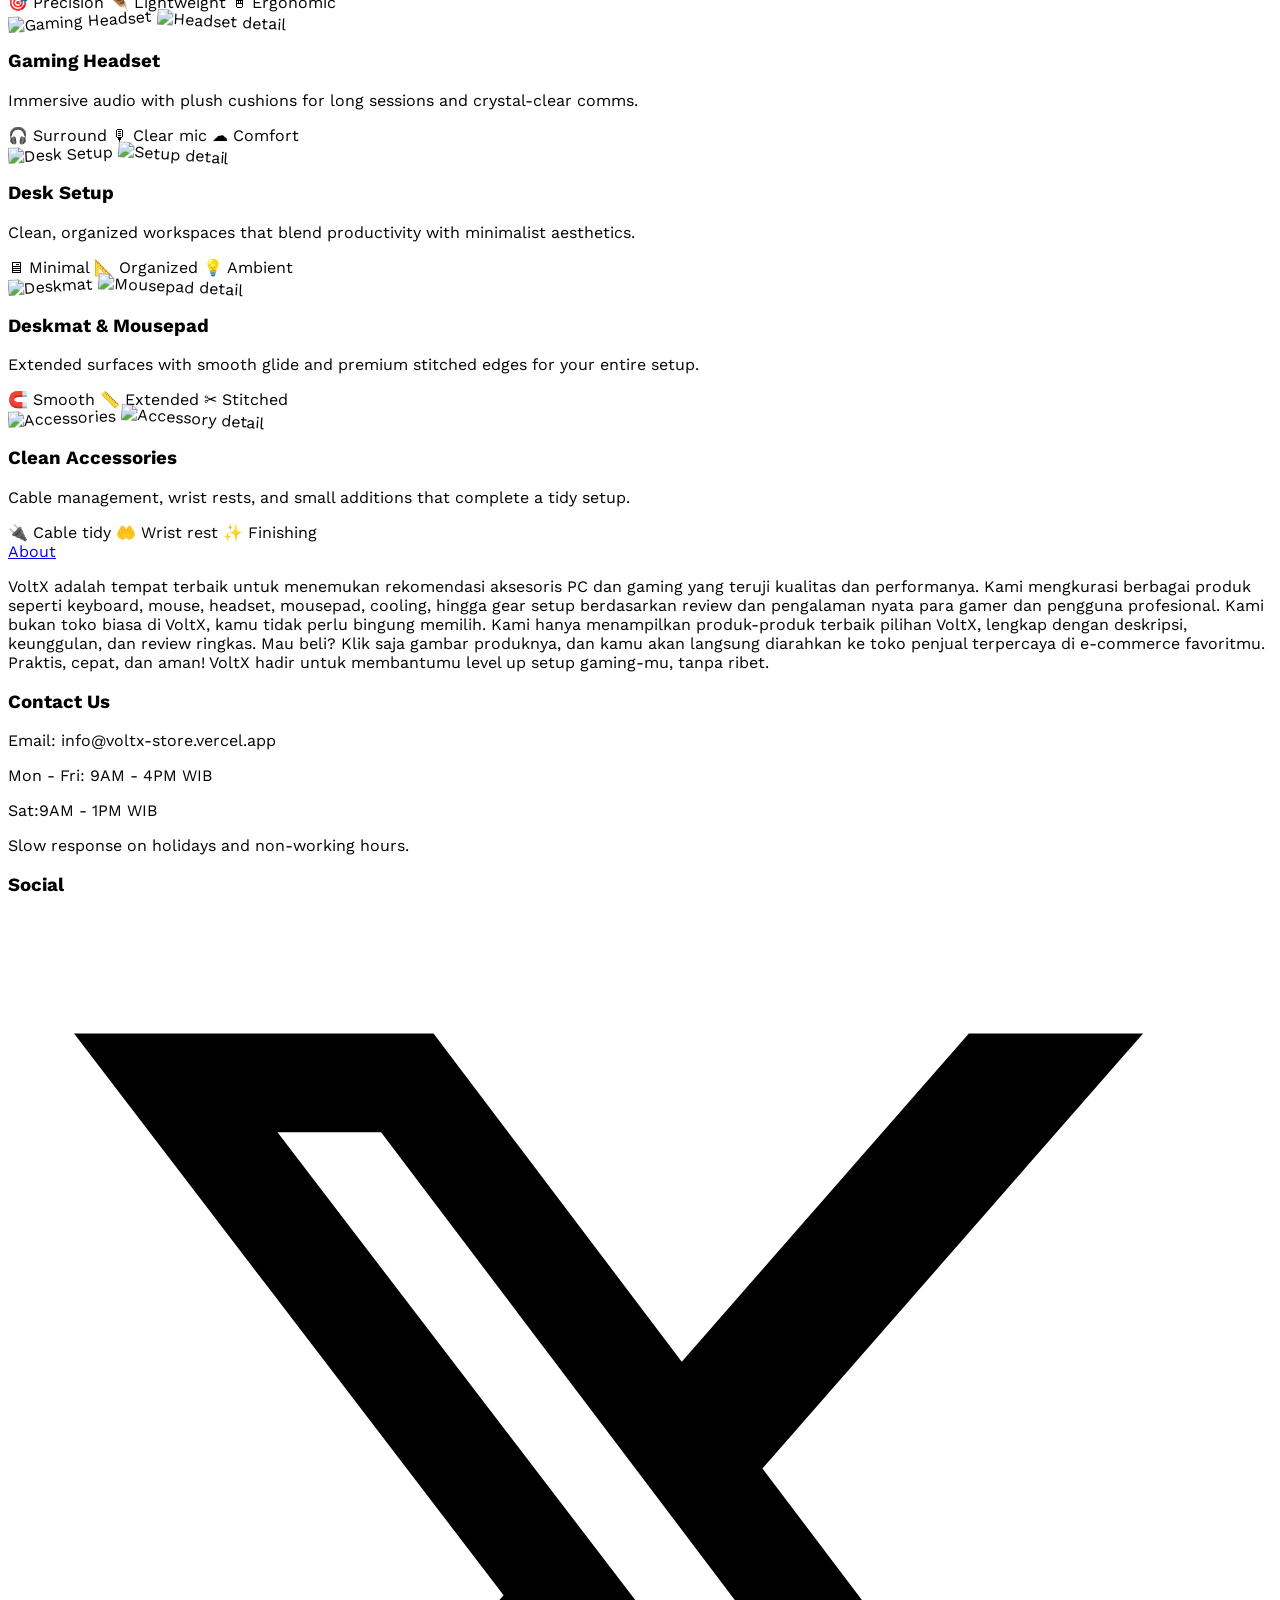
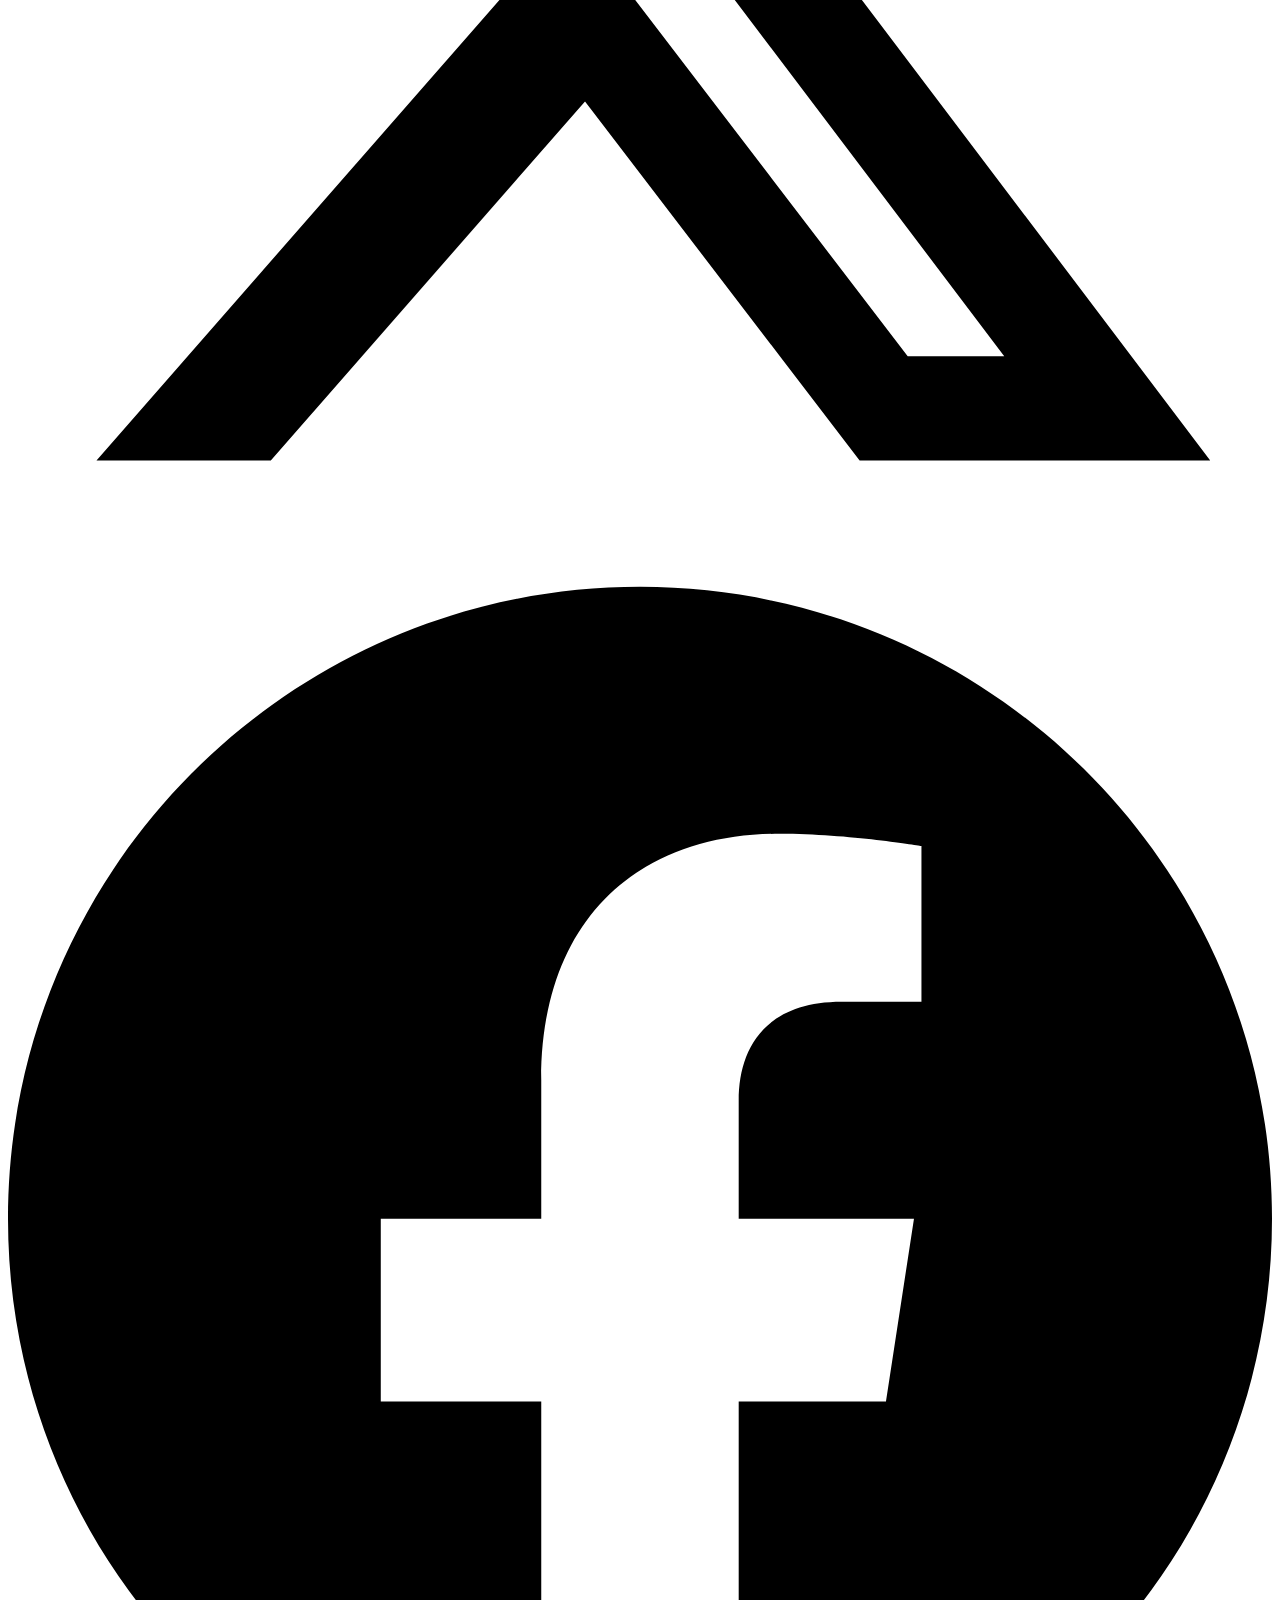
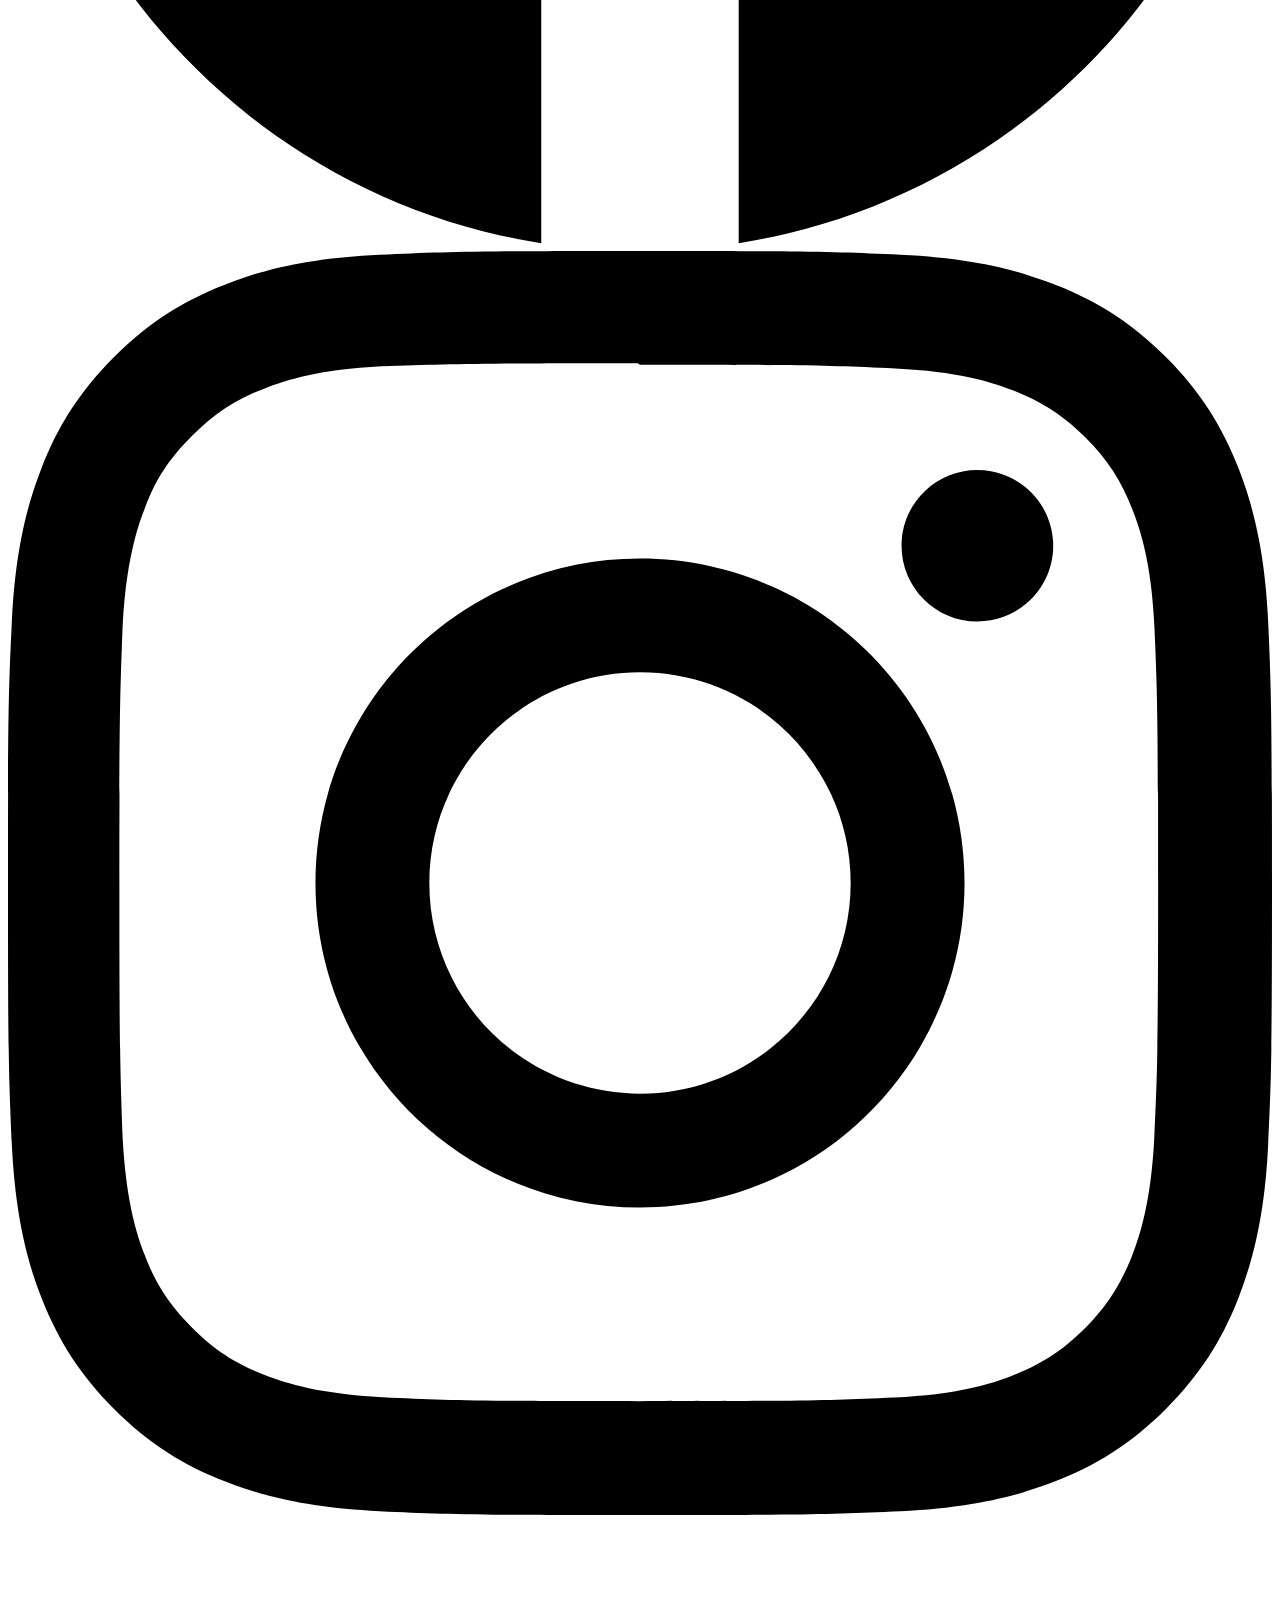
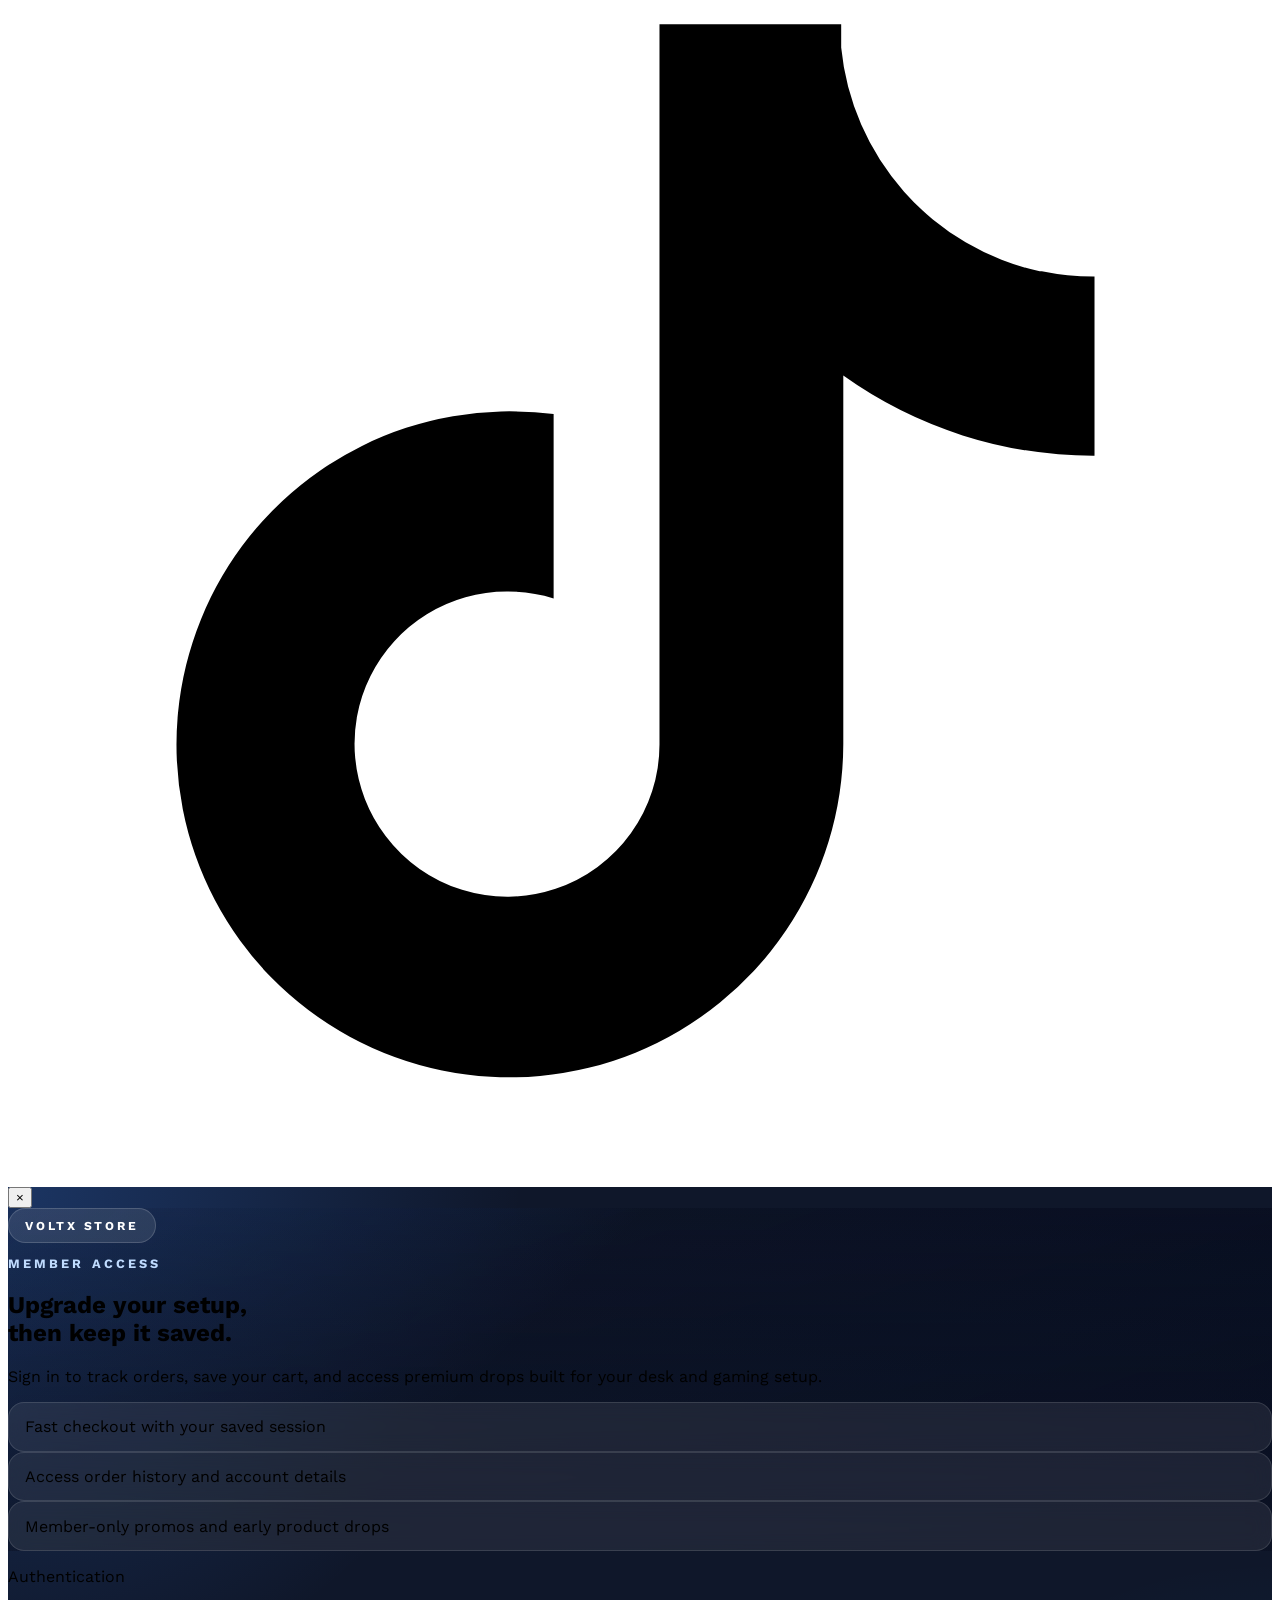
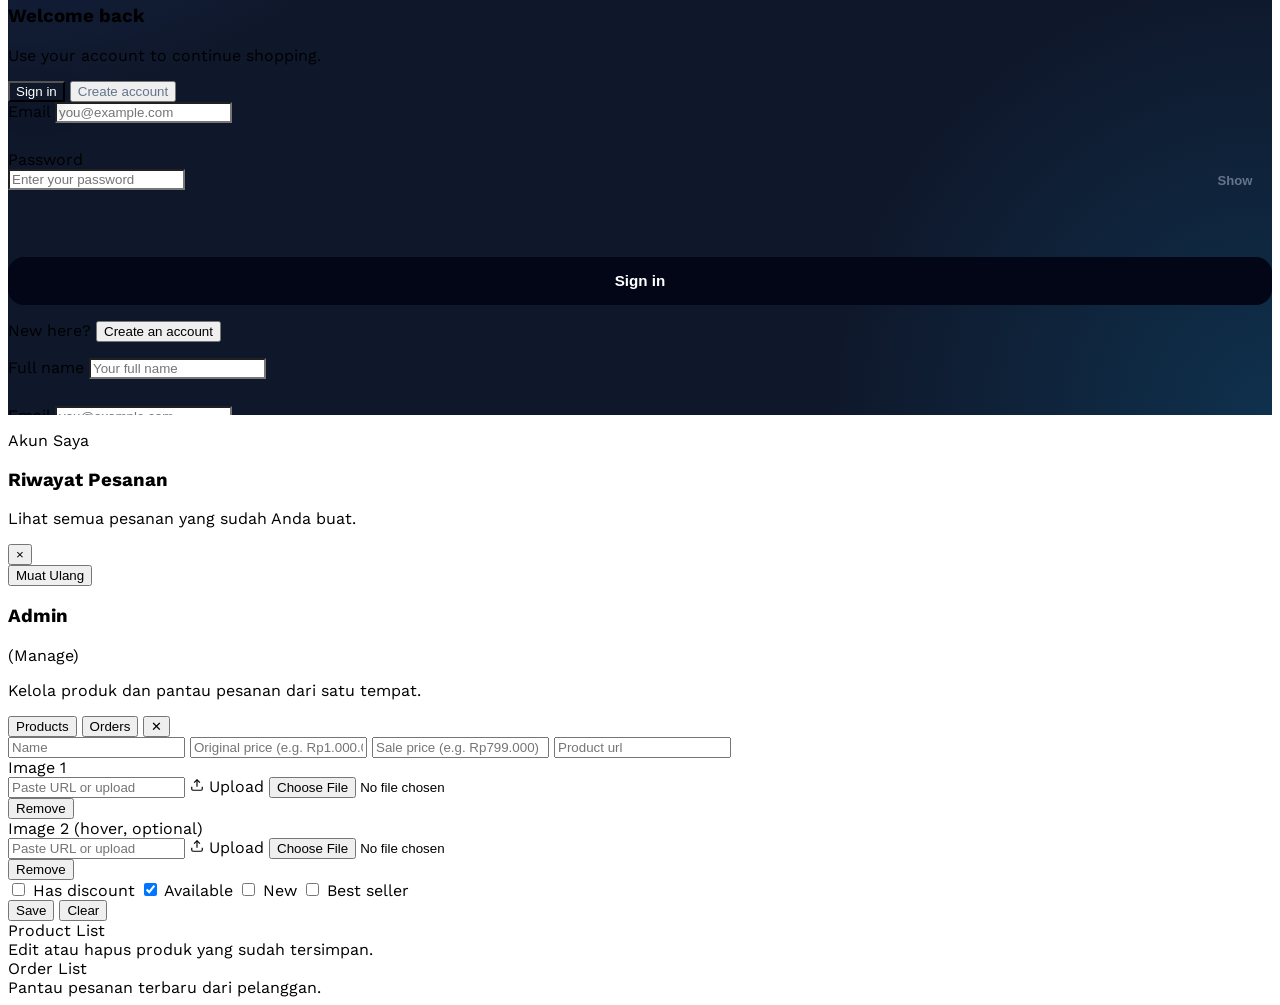
==== commit 9feeaef4: "Fix mobile navigation and modal layout" ====
--- a/index.html
+++ b/index.html
@@ -83,7 +83,7 @@
                 </button>
                 <button id="auth-btn" class="navbar-pill ml-2">Login</button>
                 <button id="logout-btn" class="navbar-pill hidden">Logout</button>
-                <button id="mobile-menu-toggle" class="mobile-menu-toggle hidden" type="button" aria-label="Buka menu" aria-expanded="false">
+                <button id="mobile-menu-toggle" class="mobile-menu-toggle" type="button" aria-label="Buka menu" aria-expanded="false">
                     <svg class="h-5 w-5" viewBox="0 0 24 24" fill="none" stroke="currentColor" stroke-width="2" stroke-linecap="round">
                         <path d="M4 7h16"></path>
                         <path d="M4 12h16"></path>
@@ -104,6 +104,7 @@
                         </button>
                     </div>
                     <div class="mobile-nav-actions">
+                        <a href="#Store" class="mobile-nav-action">Shop</a>
                         <button id="mobile-auth-btn" type="button" class="mobile-nav-action">Login</button>
                         <button id="mobile-admin-btn" type="button" class="mobile-nav-action hidden">Admin</button>
                         <button id="mobile-logout-btn" type="button" class="mobile-nav-action hidden">Keluar</button>
--- a/style.css
+++ b/style.css
@@ -1,5 +1,15 @@
 .work-sans {
     font-family: 'Work Sans', sans-serif;
+}
+
+:root {
+    --top-banner-height: 40px;
+}
+
+html,
+body {
+    max-width: 100%;
+    overflow-x: hidden;
 }
 
 .cart-count {
@@ -455,7 +465,7 @@
 }
 
 #header {
-    top: 40px;
+    top: var(--top-banner-height);
     background: transparent;
     box-shadow: none;
     margin-bottom: -5.75rem;
@@ -635,7 +645,6 @@
     display: none;
 }
 
-.mobile-menu-toggle.hidden,
 .mobile-nav-menu.hidden,
 .mobile-nav-search-clear.hidden,
 .mobile-nav-action.hidden {
@@ -670,7 +679,8 @@
 
 .mobile-nav-card {
     margin-left: auto;
-    width: min(100%, 20rem);
+    width: min(100%, 22rem);
+    max-width: calc(100vw - 1rem);
     border-radius: 1.5rem;
     border: 1px solid rgba(226, 232, 240, 0.82);
     background: rgba(255, 255, 255, 0.96);
@@ -791,6 +801,7 @@
 .hero-showcase {
     background-image: url('https://images.unsplash.com/photo-1714359177644-dc07d4c562b8?q=80&w=1631&auto=format&fit=crop&ixlib=rb-4.1.0&ixid=M3wxMjA3fDB8MHxwaG90by1wYWdlfHx8fGVufDB8fHx8fA%3D%3D');
     min-height: 100vh;
+    min-height: 100dvh;
     background-size: cover;
     background-position: center;
 }
@@ -1104,6 +1115,10 @@
 }
 
 @media (max-width: 640px) {
+    :root {
+        --top-banner-height: 36px;
+    }
+
     .marquee-bar {
         height: 36px;
     }
@@ -1134,6 +1149,10 @@
         flex-shrink: 0;
     }
 
+    .navbar-side-left {
+        display: none;
+    }
+
     .navbar-link {
         font-size: 0.95rem;
     }
@@ -1141,6 +1160,15 @@
     .navbar-center a {
         font-size: 0.9rem;
         letter-spacing: 0.02em;
+    }
+
+    .navbar-center {
+        position: static;
+        transform: none;
+        pointer-events: auto;
+        flex: 1 1 auto;
+        min-width: 0;
+        padding-right: 0.5rem;
     }
 
     .navbar-pill {
@@ -1177,15 +1205,69 @@
     }
 
     #header {
-        margin-bottom: -5rem;
+        margin-bottom: -4.5rem;
+    }
+
+    body.mobile-menu-open {
+        overflow: hidden;
+    }
+
+    .mobile-nav-menu {
+        padding: 0.5rem 0.5rem 0;
+    }
+
+    .mobile-nav-card {
+        width: 100%;
+        margin-left: 0;
+    }
+
+    .cart-sidebar {
+        width: 100vw;
+        max-width: 100vw;
+        height: 100dvh;
+        right: -100vw;
+        padding-bottom: env(safe-area-inset-bottom);
+    }
+
+    .notification {
+        top: calc(var(--top-banner-height) + 1rem);
+        left: 0.75rem;
+        right: 0.75rem;
+        width: auto;
+        transform: translateY(-150%);
+    }
+
+    .notification.show {
+        transform: translateY(0);
+    }
+
+    .hero-showcase .min-h-screen {
+        min-height: 100dvh;
+        padding-top: 8rem;
+        padding-bottom: 7rem;
+    }
+
+    .hero-thumb-strip .container {
+        padding-left: 0.75rem;
+        padding-right: 0.75rem;
+    }
+
+    .hero-thumb-strip .text-white {
+        min-width: 0;
+    }
+
+    .hero-thumb-strip .text-white > div:last-child {
+        white-space: nowrap;
+        overflow: hidden;
+        text-overflow: ellipsis;
     }
 
     .account-shell,
     .admin-shell {
         width: min(calc(100vw - 1rem), 42rem);
-        margin-top: 1rem;
-        max-height: calc(100dvh - 1rem);
-        height: calc(100dvh - 1rem);
+        margin-top: 0;
+        max-height: calc(100dvh - 2rem);
+        height: auto;
         border-radius: 1.75rem;
     }
 
@@ -1198,7 +1280,7 @@
     .admin-body {
         padding: 1rem 1rem 1.25rem !important;
         min-height: 0;
-        padding-bottom: 3rem !important;
+        padding-bottom: calc(3rem + env(safe-area-inset-bottom)) !important;
         -webkit-overflow-scrolling: touch;
         overscroll-behavior: contain;
     }
@@ -1232,6 +1314,14 @@
 
     #admin-shell {
         margin-bottom: 0;
+    }
+
+    #account-modal > div:last-child,
+    #admin-panel > div:last-child {
+        min-height: 100dvh;
+        align-items: flex-start;
+        padding-top: 1rem;
+        padding-bottom: 1rem;
     }
 
     #admin-shell > div:first-child {
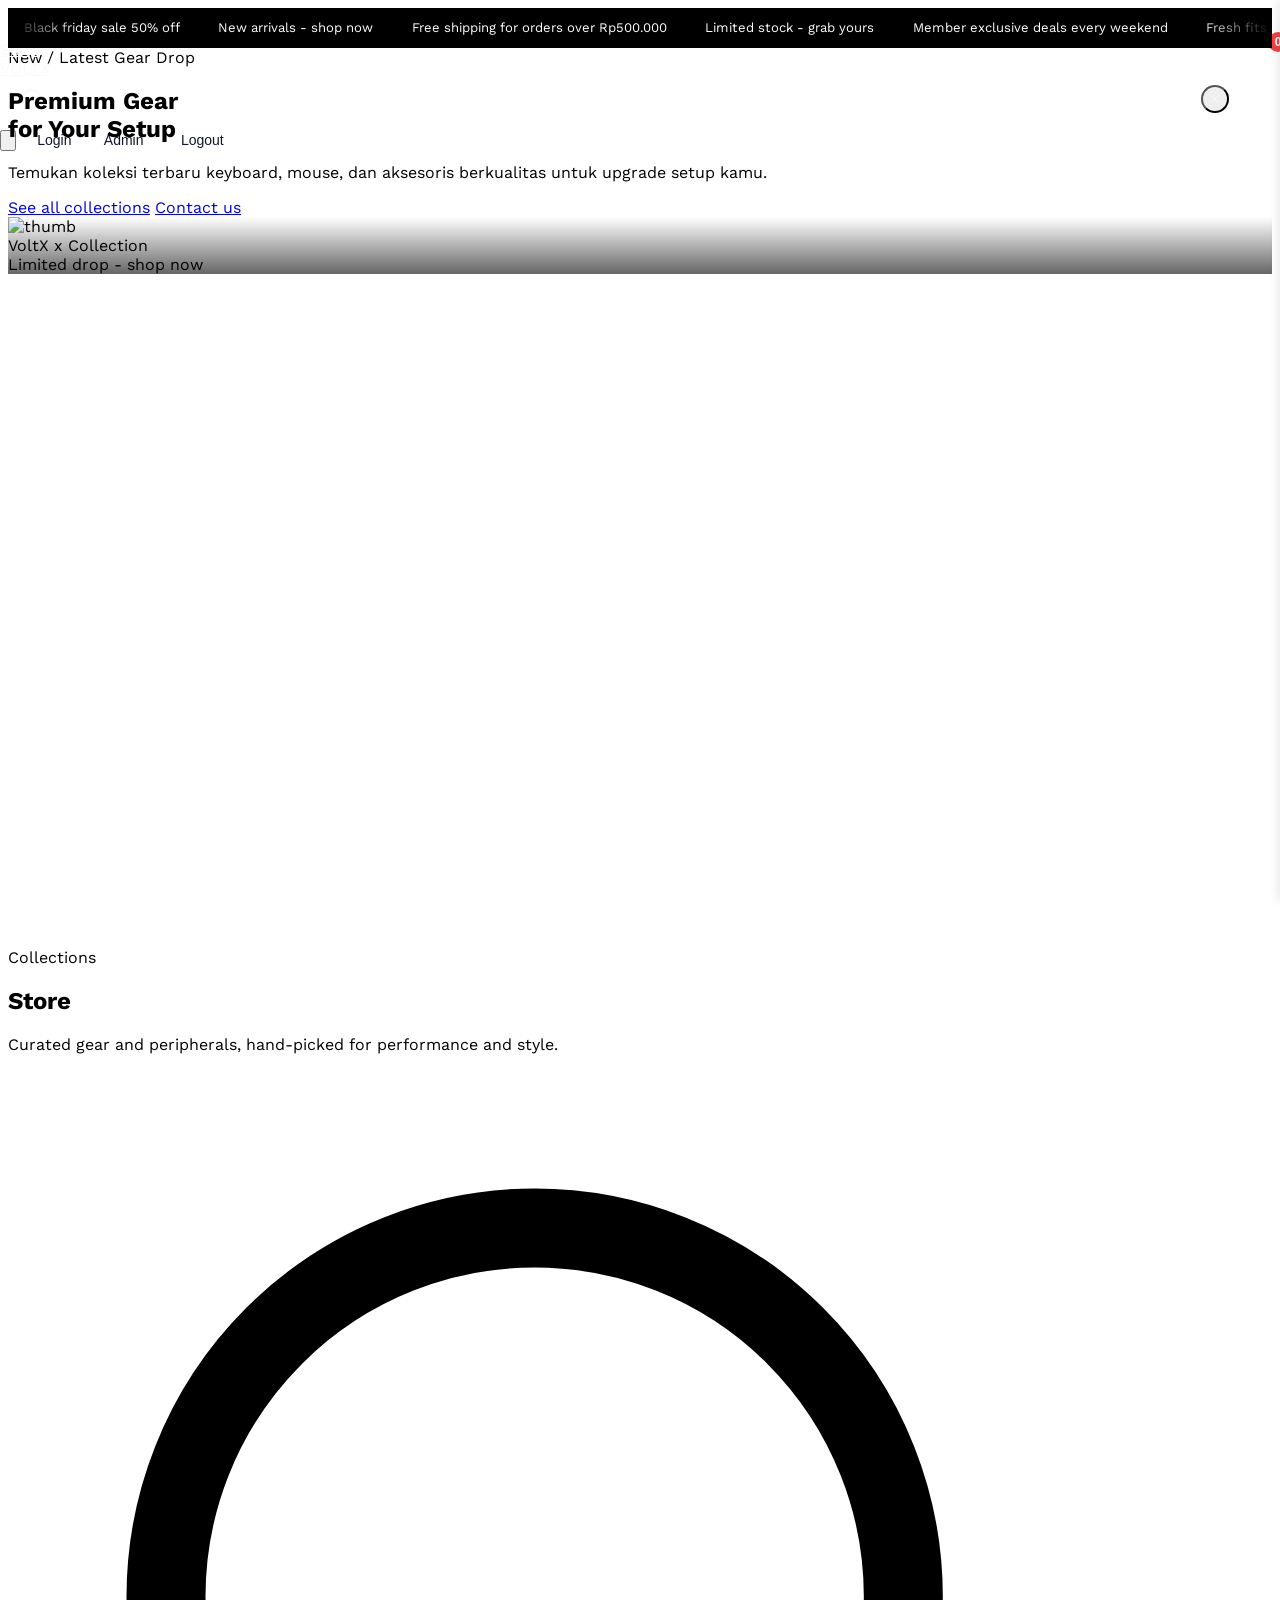
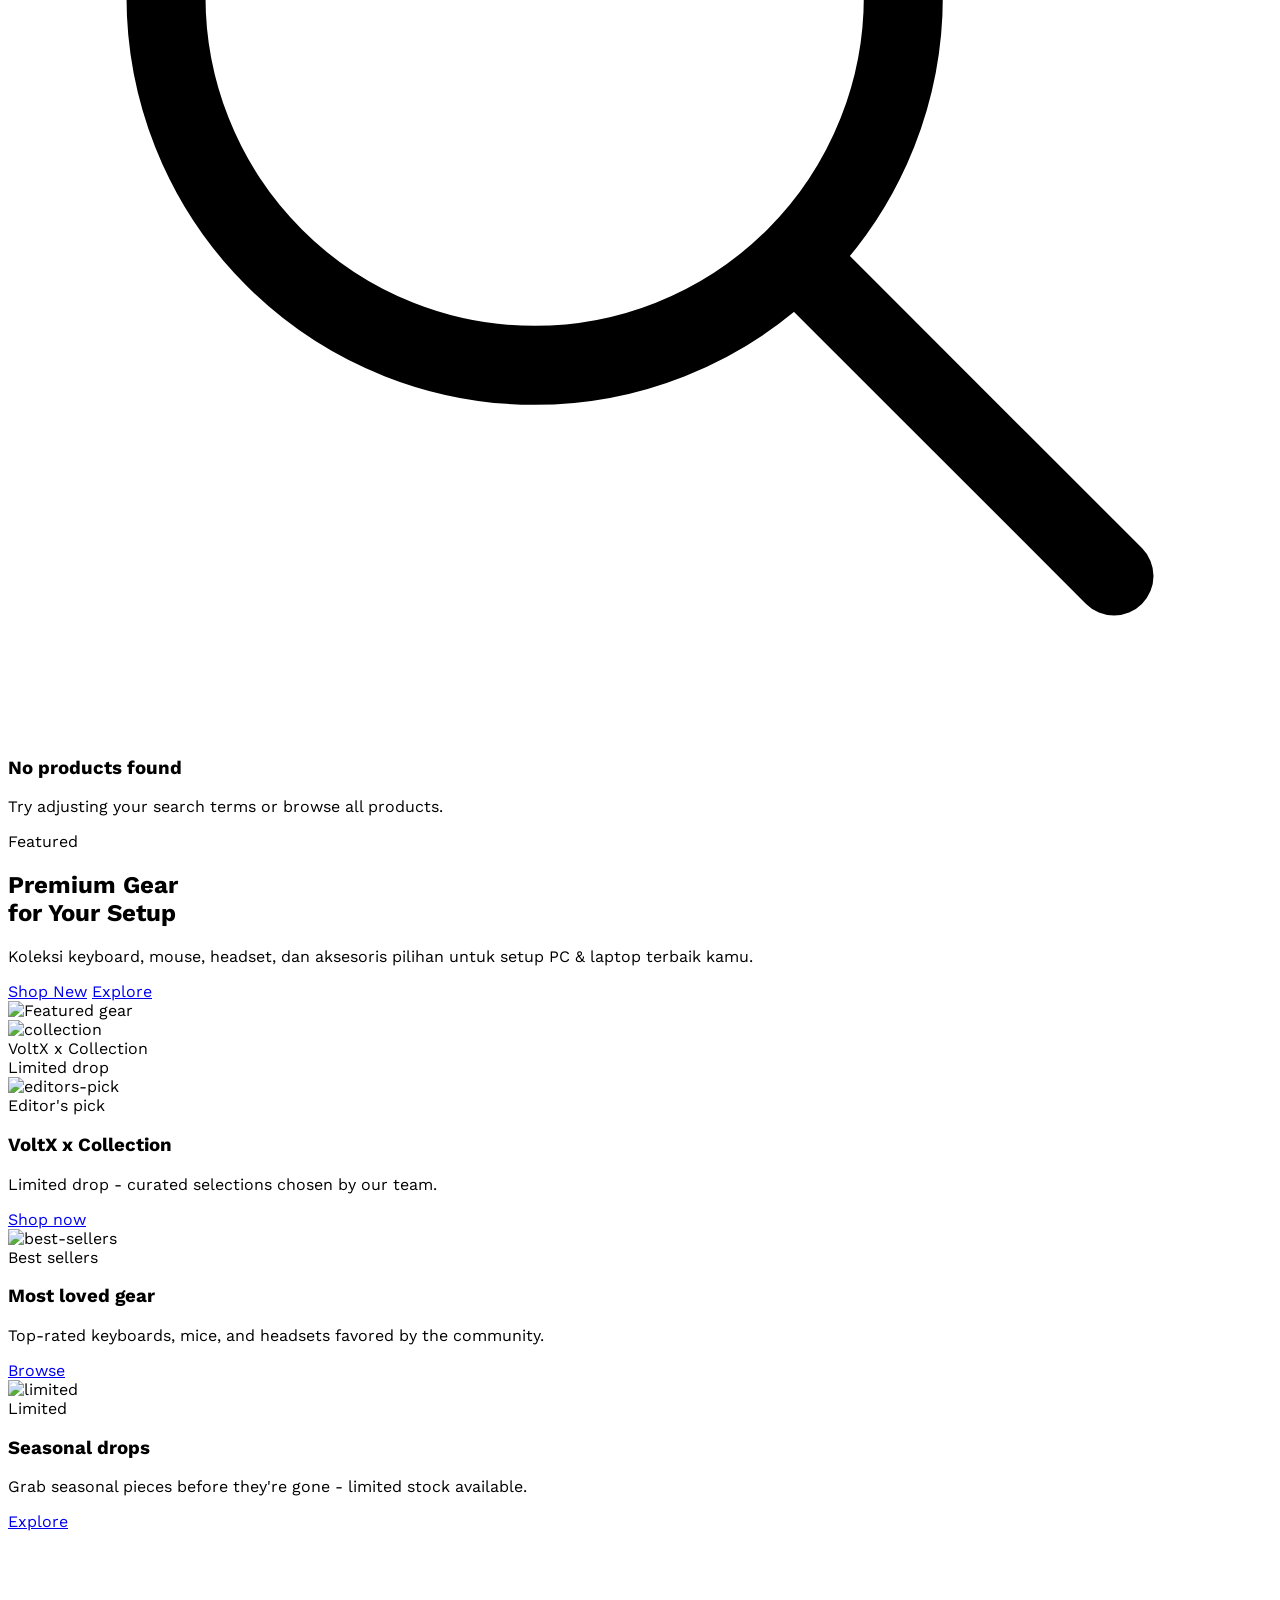
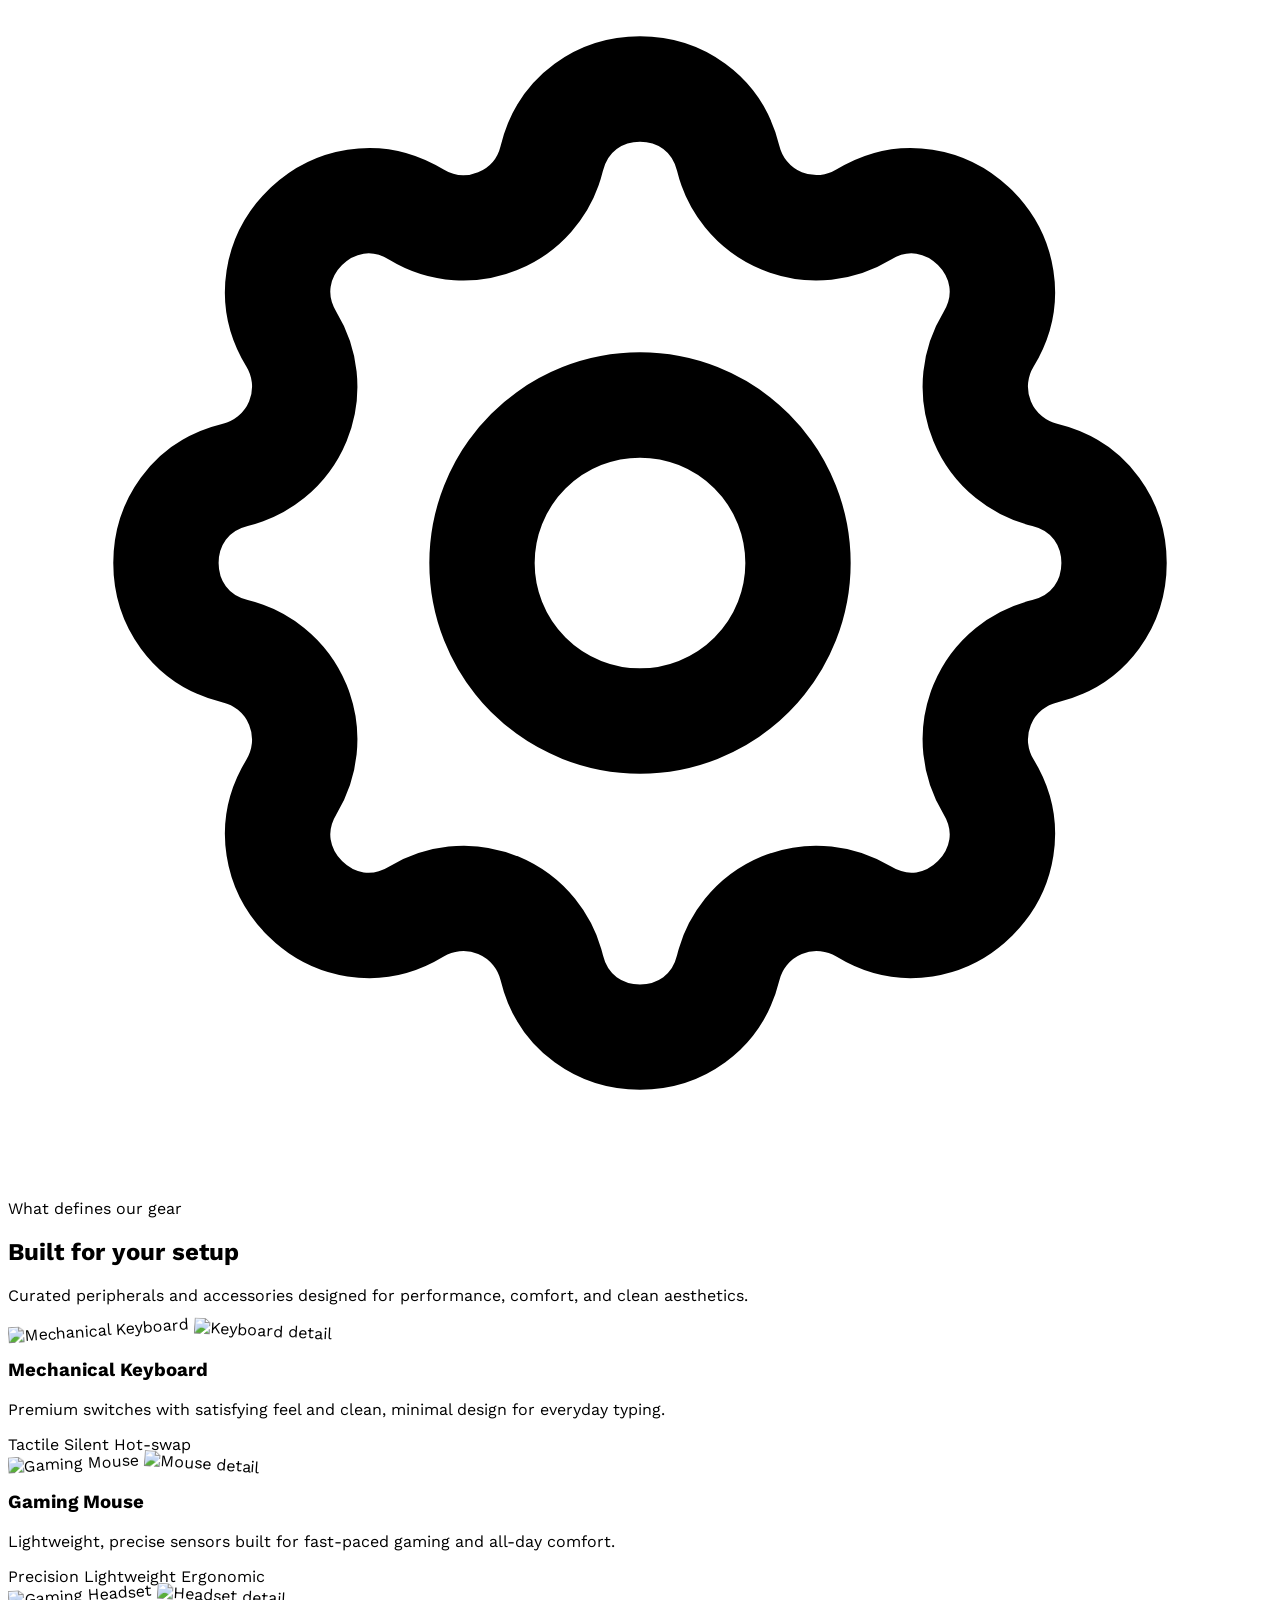
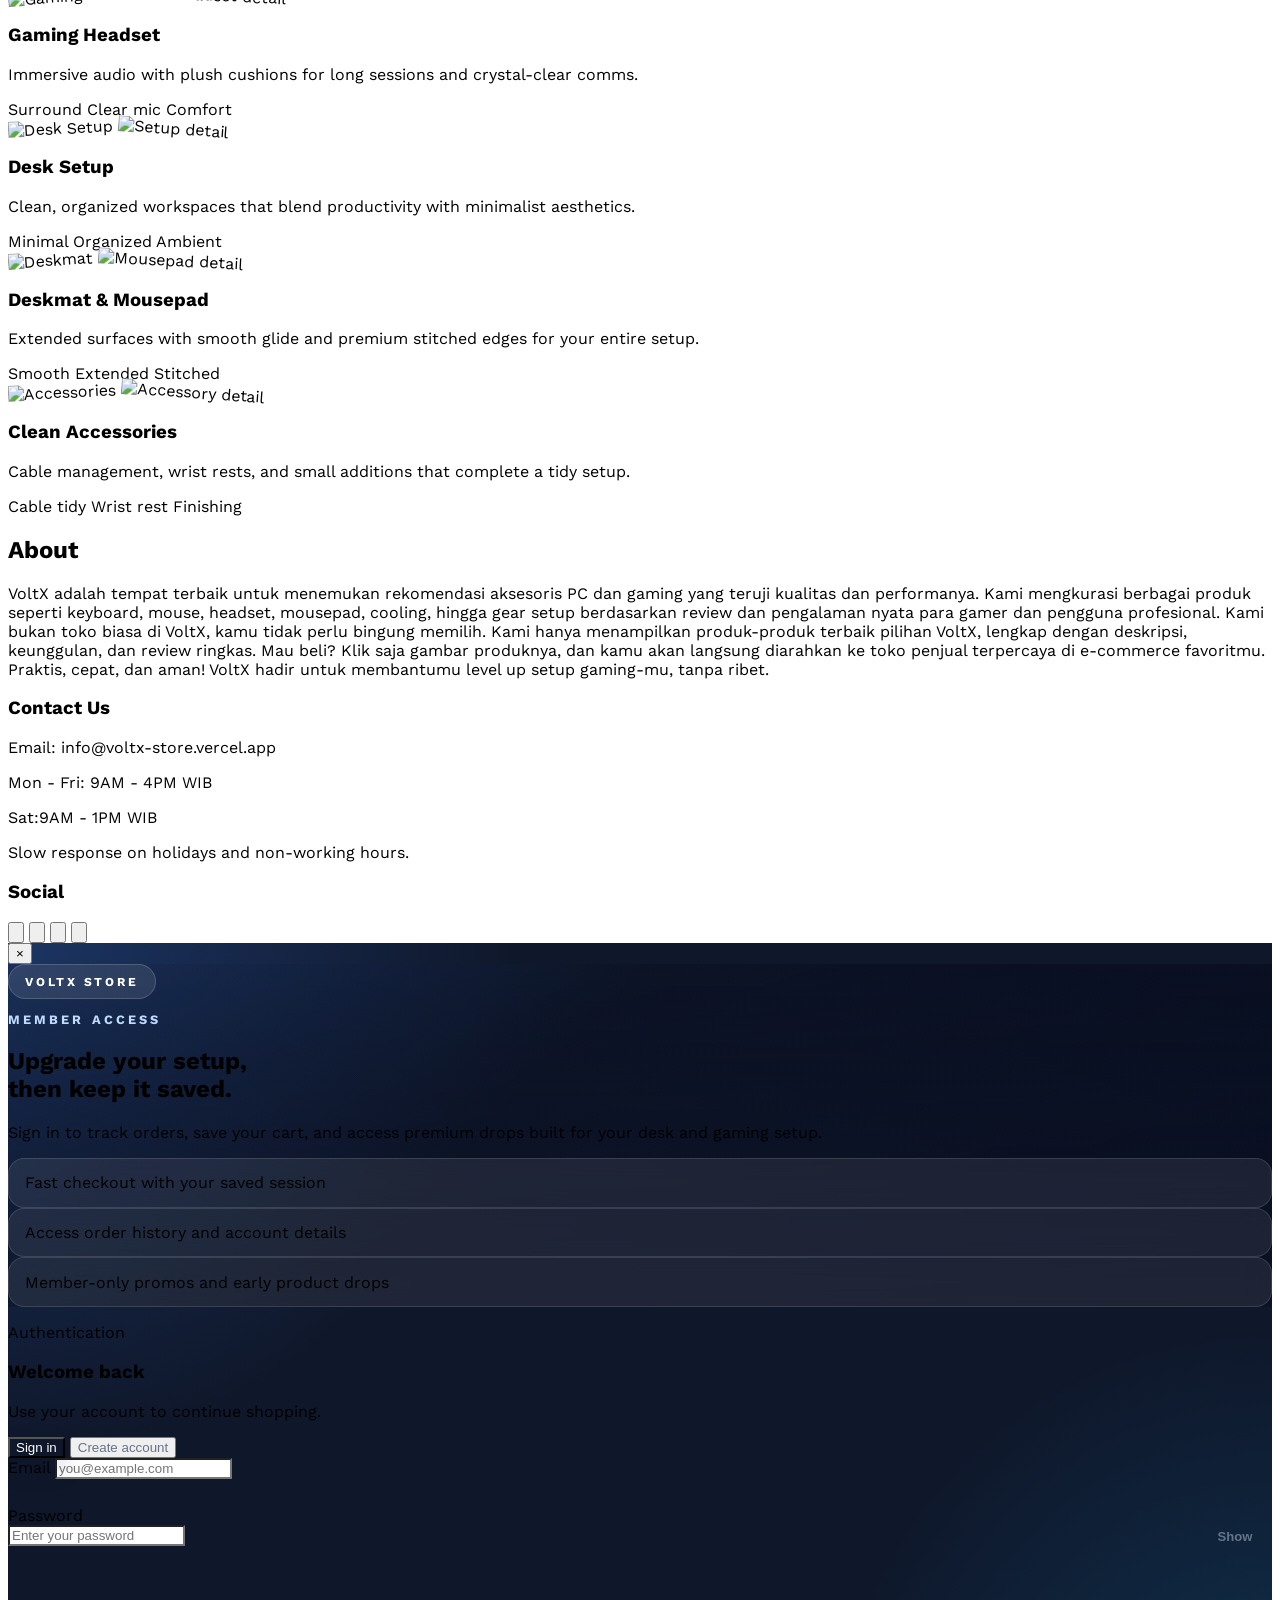
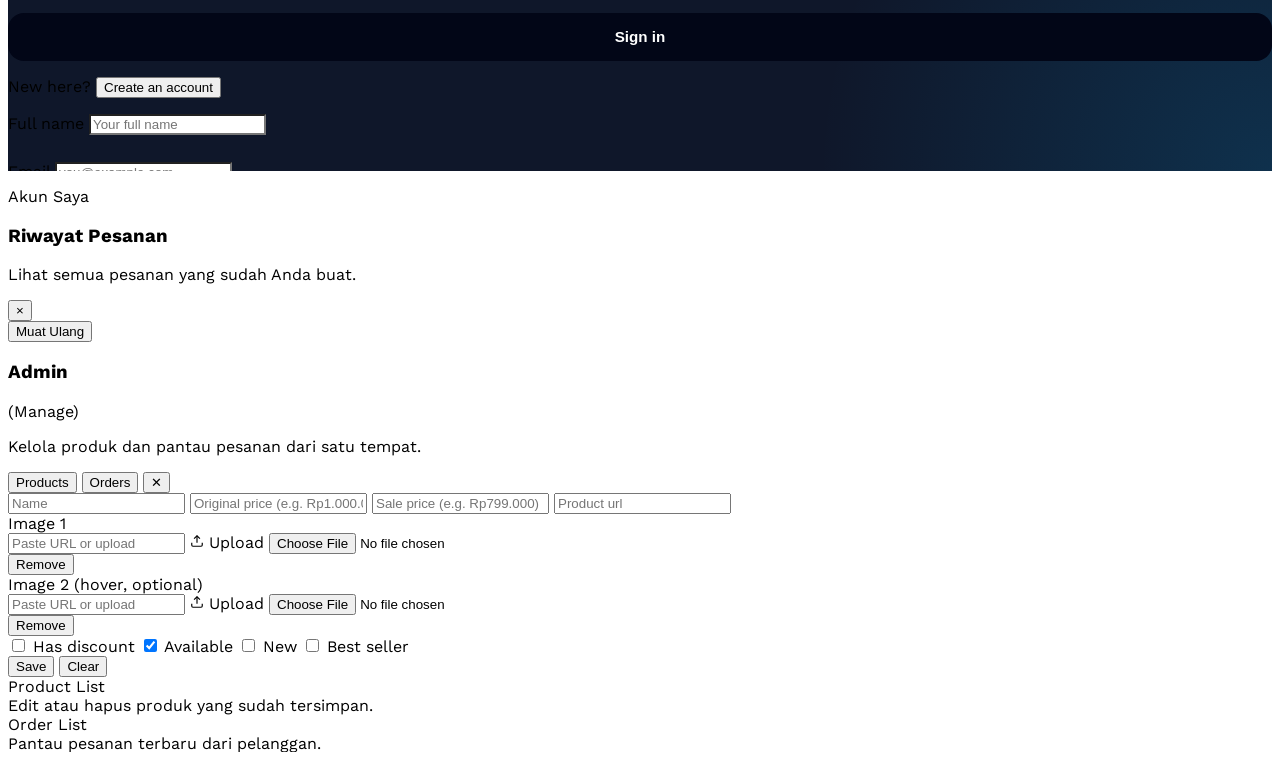
==== commit 4a10caff: "Thanks" ====
--- a/index.html
+++ b/index.html
@@ -14,7 +14,7 @@
 
 </head>
 
-<body class="bg-white text-gray-600 work-sans leading-normal text-base tracking-normal">
+<body id="top" class="bg-white text-gray-600 work-sans leading-normal text-base tracking-normal">
     <!-- Top scrolling banner (continuous) -->
     <div class="marquee-bar" aria-hidden="false">
         <div class="marquee-inner" aria-hidden="true">
@@ -45,7 +45,7 @@
             </div>
         </div>
     </div>
-    <nav id="header" class="sticky top-0 z-50 w-full">
+    <nav id="header" class="z-50 w-full">
         <div class="container mx-auto relative flex items-center justify-between py-4 px-6">
             <!-- Left: Navigation Links -->
             <div class="navbar-side navbar-side-left flex items-center space-x-4">
@@ -54,7 +54,7 @@
 
             <!-- Center: Logo -->
             <div class="navbar-center pointer-events-none absolute left-1/2 -translate-x-1/2">
-                <a href="#" class="navbar-brand pointer-events-auto text-xl font-bold">VOLTX</a>
+                <a href="#top" class="navbar-brand pointer-events-auto text-xl font-bold">VOLTX</a>
             </div>
 
             <!-- Right: Cart -->
@@ -160,7 +160,7 @@
         <div class="absolute inset-0 hero-overlay"></div>
         <div class="relative flex items-center justify-center min-h-screen px-6 py-20 md:py-32">
             <div class="max-w-3xl text-center text-white">
-                <span data-aos="fade-down" data-aos-delay="100" class="inline-block text-xs uppercase tracking-widest text-white text-opacity-80 mb-6">New · Latest Gear Drop</span>
+                <span data-aos="fade-down" data-aos-delay="100" class="inline-block text-xs uppercase tracking-widest text-white text-opacity-80 mb-6">New / Latest Gear Drop</span>
                 <h1 data-aos="fade-up" data-aos-delay="250" class="text-5xl md:text-7xl lg:text-8xl font-black leading-none tracking-tight mb-6">Premium Gear<br>for Your Setup</h1>
                 <p data-aos="fade-up" data-aos-delay="400" class="text-base md:text-lg text-white max-w-xl mx-auto mb-10 font-normal">Temukan koleksi terbaru keyboard, mouse, dan aksesoris berkualitas untuk upgrade setup kamu.</p>
                 <div data-aos="fade-up" data-aos-delay="550" class="flex flex-col sm:flex-row justify-center gap-4">
@@ -194,7 +194,7 @@
                 <div data-aos="fade-left" class="flex items-center gap-3 mt-4 md:mt-0" id="store-nav-content"></div>
             </div>
 
-            <!-- Products Container — editorial grid -->
+            <!-- Products Container - editorial grid -->
             <div id="products-container" class="product-grid">
                 <!-- Products will be loaded here by JS -->
             </div>
@@ -221,7 +221,7 @@
                     <p class="text-gray-500 text-base mb-8 max-w-md font-normal">Koleksi keyboard, mouse, headset, dan aksesoris pilihan untuk setup PC & laptop terbaik kamu.</p>
                     <div class="flex gap-4">
                         <a href="#Store" class="bg-white text-black px-7 py-3 text-sm font-semibold uppercase tracking-wider hover:bg-gray-200 transition-colors">Shop New</a>
-                        <a href="#" class="border border-gray-600 text-gray-300 px-7 py-3 text-sm font-semibold uppercase tracking-wider hover:border-white hover:text-white transition-colors">Explore</a>
+                        <a href="#Store" class="border border-gray-600 text-gray-300 px-7 py-3 text-sm font-semibold uppercase tracking-wider hover:border-white hover:text-white transition-colors">Explore</a>
                     </div>
                 </div>
             </div>
@@ -286,7 +286,7 @@
         </div>
     </section>
 
-    <!-- What defines our gear — feature grid -->
+    <!-- What defines our gear - feature grid -->
     <section class="bg-white py-16 md:py-24">
         <div class="container mx-auto px-6">
             <!-- Section header -->
@@ -302,7 +302,7 @@
             <!-- 6-card grid -->
             <div class="grid grid-cols-1 sm:grid-cols-2 lg:grid-cols-3 gap-6 md:gap-8">
 
-                <!-- Card 1 — Mechanical Keyboard -->
+                <!-- Card 1 - Mechanical Keyboard -->
                 <div data-aos="fade-up" data-aos-delay="0" class="bg-gray-50 rounded-xl p-6 pt-16 relative overflow-visible">
                     <div class="flex justify-center -mt-10 mb-6">
                         <div class="relative w-44 h-32">
@@ -313,13 +313,13 @@
                     <h3 class="text-base font-bold text-gray-900 mb-1.5">Mechanical Keyboard</h3>
                     <p class="text-sm text-gray-500 mb-4 leading-relaxed">Premium switches with satisfying feel and clean, minimal design for everyday typing.</p>
                     <div class="flex flex-wrap gap-2">
-                        <span class="inline-flex items-center gap-1 bg-white rounded-full px-3 py-1 text-xs text-gray-600 border border-gray-200">⌨ Tactile</span>
-                        <span class="inline-flex items-center gap-1 bg-white rounded-full px-3 py-1 text-xs text-gray-600 border border-gray-200">🔇 Silent</span>
-                        <span class="inline-flex items-center gap-1 bg-white rounded-full px-3 py-1 text-xs text-gray-600 border border-gray-200">⚡ Hot-swap</span>
-                    </div>
-                </div>
-
-                <!-- Card 2 — Gaming Mouse -->
+                        <span class="inline-flex items-center gap-1 bg-white rounded-full px-3 py-1 text-xs text-gray-600 border border-gray-200">Tactile</span>
+                        <span class="inline-flex items-center gap-1 bg-white rounded-full px-3 py-1 text-xs text-gray-600 border border-gray-200">Silent</span>
+                        <span class="inline-flex items-center gap-1 bg-white rounded-full px-3 py-1 text-xs text-gray-600 border border-gray-200">Hot-swap</span>
+                    </div>
+                </div>
+
+                <!-- Card 2 - Gaming Mouse -->
                 <div data-aos="fade-up" data-aos-delay="100" class="bg-gray-50 rounded-xl p-6 pt-16 relative overflow-visible">
                     <div class="flex justify-center -mt-10 mb-6">
                         <div class="relative w-44 h-32">
@@ -330,13 +330,13 @@
                     <h3 class="text-base font-bold text-gray-900 mb-1.5">Gaming Mouse</h3>
                     <p class="text-sm text-gray-500 mb-4 leading-relaxed">Lightweight, precise sensors built for fast-paced gaming and all-day comfort.</p>
                     <div class="flex flex-wrap gap-2">
-                        <span class="inline-flex items-center gap-1 bg-white rounded-full px-3 py-1 text-xs text-gray-600 border border-gray-200">🎯 Precision</span>
-                        <span class="inline-flex items-center gap-1 bg-white rounded-full px-3 py-1 text-xs text-gray-600 border border-gray-200">🪶 Lightweight</span>
-                        <span class="inline-flex items-center gap-1 bg-white rounded-full px-3 py-1 text-xs text-gray-600 border border-gray-200">🖱 Ergonomic</span>
-                    </div>
-                </div>
-
-                <!-- Card 3 — Gaming Headset -->
+                        <span class="inline-flex items-center gap-1 bg-white rounded-full px-3 py-1 text-xs text-gray-600 border border-gray-200">Precision</span>
+                        <span class="inline-flex items-center gap-1 bg-white rounded-full px-3 py-1 text-xs text-gray-600 border border-gray-200">Lightweight</span>
+                        <span class="inline-flex items-center gap-1 bg-white rounded-full px-3 py-1 text-xs text-gray-600 border border-gray-200">Ergonomic</span>
+                    </div>
+                </div>
+
+                <!-- Card 3 - Gaming Headset -->
                 <div data-aos="fade-up" data-aos-delay="200" class="bg-gray-50 rounded-xl p-6 pt-16 relative overflow-visible">
                     <div class="flex justify-center -mt-10 mb-6">
                         <div class="relative w-44 h-32">
@@ -347,13 +347,13 @@
                     <h3 class="text-base font-bold text-gray-900 mb-1.5">Gaming Headset</h3>
                     <p class="text-sm text-gray-500 mb-4 leading-relaxed">Immersive audio with plush cushions for long sessions and crystal-clear comms.</p>
                     <div class="flex flex-wrap gap-2">
-                        <span class="inline-flex items-center gap-1 bg-white rounded-full px-3 py-1 text-xs text-gray-600 border border-gray-200">🎧 Surround</span>
-                        <span class="inline-flex items-center gap-1 bg-white rounded-full px-3 py-1 text-xs text-gray-600 border border-gray-200">🎙 Clear mic</span>
-                        <span class="inline-flex items-center gap-1 bg-white rounded-full px-3 py-1 text-xs text-gray-600 border border-gray-200">☁ Comfort</span>
-                    </div>
-                </div>
-
-                <!-- Card 4 — Desk Setup -->
+                        <span class="inline-flex items-center gap-1 bg-white rounded-full px-3 py-1 text-xs text-gray-600 border border-gray-200">Surround</span>
+                        <span class="inline-flex items-center gap-1 bg-white rounded-full px-3 py-1 text-xs text-gray-600 border border-gray-200">Clear mic</span>
+                        <span class="inline-flex items-center gap-1 bg-white rounded-full px-3 py-1 text-xs text-gray-600 border border-gray-200">Comfort</span>
+                    </div>
+                </div>
+
+                <!-- Card 4 - Desk Setup -->
                 <div data-aos="fade-up" data-aos-delay="0" class="bg-gray-50 rounded-xl p-6 pt-16 relative overflow-visible">
                     <div class="flex justify-center -mt-10 mb-6">
                         <div class="relative w-44 h-32">
@@ -364,13 +364,13 @@
                     <h3 class="text-base font-bold text-gray-900 mb-1.5">Desk Setup</h3>
                     <p class="text-sm text-gray-500 mb-4 leading-relaxed">Clean, organized workspaces that blend productivity with minimalist aesthetics.</p>
                     <div class="flex flex-wrap gap-2">
-                        <span class="inline-flex items-center gap-1 bg-white rounded-full px-3 py-1 text-xs text-gray-600 border border-gray-200">🖥 Minimal</span>
-                        <span class="inline-flex items-center gap-1 bg-white rounded-full px-3 py-1 text-xs text-gray-600 border border-gray-200">📐 Organized</span>
-                        <span class="inline-flex items-center gap-1 bg-white rounded-full px-3 py-1 text-xs text-gray-600 border border-gray-200">💡 Ambient</span>
-                    </div>
-                </div>
-
-                <!-- Card 5 — Deskmat / Mousepad -->
+                        <span class="inline-flex items-center gap-1 bg-white rounded-full px-3 py-1 text-xs text-gray-600 border border-gray-200">Minimal</span>
+                        <span class="inline-flex items-center gap-1 bg-white rounded-full px-3 py-1 text-xs text-gray-600 border border-gray-200">Organized</span>
+                        <span class="inline-flex items-center gap-1 bg-white rounded-full px-3 py-1 text-xs text-gray-600 border border-gray-200">Ambient</span>
+                    </div>
+                </div>
+
+                <!-- Card 5 - Deskmat / Mousepad -->
                 <div data-aos="fade-up" data-aos-delay="100" class="bg-gray-50 rounded-xl p-6 pt-16 relative overflow-visible">
                     <div class="flex justify-center -mt-10 mb-6">
                         <div class="relative w-44 h-32">
@@ -381,13 +381,13 @@
                     <h3 class="text-base font-bold text-gray-900 mb-1.5">Deskmat & Mousepad</h3>
                     <p class="text-sm text-gray-500 mb-4 leading-relaxed">Extended surfaces with smooth glide and premium stitched edges for your entire setup.</p>
                     <div class="flex flex-wrap gap-2">
-                        <span class="inline-flex items-center gap-1 bg-white rounded-full px-3 py-1 text-xs text-gray-600 border border-gray-200">🧲 Smooth</span>
-                        <span class="inline-flex items-center gap-1 bg-white rounded-full px-3 py-1 text-xs text-gray-600 border border-gray-200">📏 Extended</span>
-                        <span class="inline-flex items-center gap-1 bg-white rounded-full px-3 py-1 text-xs text-gray-600 border border-gray-200">✂ Stitched</span>
-                    </div>
-                </div>
-
-                <!-- Card 6 — Gaming Accessories -->
+                        <span class="inline-flex items-center gap-1 bg-white rounded-full px-3 py-1 text-xs text-gray-600 border border-gray-200">Smooth</span>
+                        <span class="inline-flex items-center gap-1 bg-white rounded-full px-3 py-1 text-xs text-gray-600 border border-gray-200">Extended</span>
+                        <span class="inline-flex items-center gap-1 bg-white rounded-full px-3 py-1 text-xs text-gray-600 border border-gray-200">Stitched</span>
+                    </div>
+                </div>
+
+                <!-- Card 6 - Gaming Accessories -->
                 <div data-aos="fade-up" data-aos-delay="200" class="bg-gray-50 rounded-xl p-6 pt-16 relative overflow-visible">
                     <div class="flex justify-center -mt-10 mb-6">
                         <div class="relative w-44 h-32">
@@ -398,9 +398,9 @@
                     <h3 class="text-base font-bold text-gray-900 mb-1.5">Clean Accessories</h3>
                     <p class="text-sm text-gray-500 mb-4 leading-relaxed">Cable management, wrist rests, and small additions that complete a tidy setup.</p>
                     <div class="flex flex-wrap gap-2">
-                        <span class="inline-flex items-center gap-1 bg-white rounded-full px-3 py-1 text-xs text-gray-600 border border-gray-200">🔌 Cable tidy</span>
-                        <span class="inline-flex items-center gap-1 bg-white rounded-full px-3 py-1 text-xs text-gray-600 border border-gray-200">🤲 Wrist rest</span>
-                        <span class="inline-flex items-center gap-1 bg-white rounded-full px-3 py-1 text-xs text-gray-600 border border-gray-200">✨ Finishing</span>
+                        <span class="inline-flex items-center gap-1 bg-white rounded-full px-3 py-1 text-xs text-gray-600 border border-gray-200">Cable tidy</span>
+                        <span class="inline-flex items-center gap-1 bg-white rounded-full px-3 py-1 text-xs text-gray-600 border border-gray-200">Wrist rest</span>
+                        <span class="inline-flex items-center gap-1 bg-white rounded-full px-3 py-1 text-xs text-gray-600 border border-gray-200">Finishing</span>
                     </div>
                 </div>
 
@@ -410,10 +410,9 @@
 
     <section class="bg-white py-3" id="About">
         <div class="container py-8 px-6 mx-auto">
-            <a data-aos="fade-right" class="uppercase tracking-wide no-underline hover:no-underline font-bold text-gray-800 text-xl mb-8"
-                href="#">
+            <h2 data-aos="fade-right" class="uppercase tracking-wide font-bold text-gray-800 text-xl mb-8">
                 About
-            </a>
+            </h2>
             <p data-aos="fade-up" data-aos-delay="150" class="mb-8 py-2">VoltX adalah tempat terbaik untuk menemukan rekomendasi aksesoris PC dan gaming
                 yang teruji kualitas dan performanya. Kami mengkurasi berbagai produk seperti keyboard, mouse, headset,
                 mousepad, cooling, hingga gear setup berdasarkan review dan pengalaman nyata para gamer dan pengguna
@@ -455,34 +454,34 @@
                         <h3 class="text-left font-bold text-white">Social</h3>
 
                         <div class="w-full flex items-center py-4 mt-0 ">
-                            <a href="#" class="mx-2 text-white">
+                            <button type="button" class="mx-2 text-white" aria-label="X profile coming soon">
                                 <svg class="w-6 h-6 fill-current" viewBox="0 0 24 24">
                                     <path
                                         d="M18.244 2.25h3.308l-7.227 8.26 8.502 11.24H16.17l-5.214-6.817L4.99 21.75H1.68l7.73-8.835L1.254 2.25H8.08l4.713 6.231zm-1.161 17.52h1.833L7.084 4.126H5.117z">
                                     </path>
                                 </svg>
-                            </a>
-                            <a href="#" class="mx-2 text-white">
+                            </button>
+                            <button type="button" class="mx-2 text-white" aria-label="Facebook page coming soon">
                                 <svg class="w-6 h-6 fill-current" viewBox="0 0 24 24">
                                     <path
                                         d="M24 12.073c0-6.627-5.373-12-12-12s-12 5.373-12 12c0 5.99 4.388 10.954 10.125 11.854v-8.385H7.078v-3.47h3.047V9.43c0-3.007 1.792-4.669 4.533-4.669 1.312 0 2.686.235 2.686.235v2.953H15.83c-1.491 0-1.956.925-1.956 1.874v2.25h3.328l-.532 3.47h-2.796v8.385C19.612 23.027 24 18.062 24 12.073z">
                                     </path>
                                 </svg>
-                            </a>
-                            <a href="#" class="mx-2 text-white">
+                            </button>
+                            <button type="button" class="mx-2 text-white" aria-label="Instagram page coming soon">
                                 <svg class="w-6 h-6 fill-current" viewBox="0 0 24 24">
                                     <path
                                         d="M12 0C8.74 0 8.333.015 7.053.072 5.775.132 4.905.333 4.14.63c-.789.306-1.459.717-2.126 1.384S.935 3.35.63 4.14C.333 4.905.131 5.775.072 7.053.012 8.333 0 8.74 0 12s.015 3.667.072 4.947c.06 1.277.261 2.148.558 2.913.306.788.717 1.459 1.384 2.126.667.666 1.336 1.079 2.126 1.384.766.296 1.636.499 2.913.558C8.333 23.988 8.74 24 12 24s3.667-.015 4.947-.072c1.277-.06 2.148-.262 2.913-.558.788-.306 1.459-.718 2.126-1.384.666-.667 1.079-1.335 1.384-2.126.296-.765.499-1.636.558-2.913.06-1.28.072-1.687.072-4.947s-.015-3.667-.072-4.947c-.06-1.277-.262-2.149-.558-2.913-.306-.789-.718-1.459-1.384-2.126C21.319 1.347 20.651.935 19.86.63c-.765-.297-1.636-.499-2.913-.558C15.667.012 15.26 0 12 0zm0 2.16c3.203 0 3.585.016 4.85.071 1.17.055 1.805.249 2.227.415.562.217.96.477 1.382.896.419.42.679.819.896 1.381.164.422.36 1.057.413 2.227.057 1.266.07 1.646.07 4.85s-.015 3.585-.074 4.85c-.061 1.17-.256 1.805-.421 2.227-.224.562-.479.96-.899 1.382-.419.419-.824.679-1.38.896-.42.164-1.065.36-2.235.413-1.274.057-1.649.07-4.859.07-3.211 0-3.586-.015-4.859-.074-1.171-.061-1.816-.256-2.236-.421-.569-.224-.96-.479-1.379-.899-.421-.419-.69-.824-.9-1.38-.165-.42-.359-1.065-.42-2.235-.045-1.26-.061-1.649-.061-4.844 0-3.196.016-3.586.061-4.861.061-1.17.255-1.814.42-2.234.21-.57.479-.96.9-1.381.419-.419.81-.689 1.379-.898.42-.166 1.051-.361 2.221-.421 1.275-.045 1.65-.06 4.859-.06l.045.03zm0 3.678c-3.405 0-6.162 2.76-6.162 6.162 0 3.405 2.76 6.162 6.162 6.162 3.405 0 6.162-2.76 6.162-6.162 0-3.405-2.76-6.162-6.162-6.162zM12 16c-2.21 0-4-1.79-4-4s1.79-4 4-4 4 1.79 4 4-1.79 4-4 4zm7.846-10.405c0 .795-.646 1.44-1.44 1.44-.795 0-1.44-.646-1.44-1.44 0-.794.646-1.439 1.44-1.439.793-.001 1.44.645 1.44 1.439z">
                                     </path>
                                 </svg>
-                            </a>
-                            <a href="#" class="mx-2 text-white">
+                            </button>
+                            <button type="button" class="mx-2 text-white" aria-label="TikTok page coming soon">
                                 <svg class="w-6 h-6 fill-current" viewBox="0 0 24 24">
                                     <path
                                         d="M19.59 6.69a4.83 4.83 0 0 1-3.77-4.25V2h-3.45v13.67a2.89 2.89 0 0 1-5.2 1.74 2.89 2.89 0 0 1 2.31-4.64 2.93 2.93 0 0 1 .88.13V9.4a6.84 6.84 0 0 0-1-.05A6.33 6.33 0 0 0 5 20.1a6.34 6.34 0 0 0 10.86-4.43v-7a8.16 8.16 0 0 0 4.77 1.52v-3.4a4.85 4.85 0 0 1-1-.1z">
                                     </path>
                                 </svg>
-                            </a>
+                            </button>
                         </div>
                     </div>
                 </div>
@@ -511,5 +510,4 @@
     </script>
 
 </body>
-
 </html>
--- a/style.css
+++ b/style.css
@@ -10,6 +10,12 @@
 body {
     max-width: 100%;
     overflow-x: hidden;
+}
+
+body.scroll-locked {
+    overflow: hidden;
+    overscroll-behavior: none;
+    touch-action: none;
 }
 
 .cart-count {
@@ -465,10 +471,13 @@
 }
 
 #header {
+    position: fixed;
+    left: 0;
+    right: 0;
     top: var(--top-banner-height);
     background: transparent;
     box-shadow: none;
-    margin-bottom: -5.75rem;
+    margin-bottom: 0;
 }
 
 #header .container {
@@ -804,6 +813,7 @@
     min-height: 100dvh;
     background-size: cover;
     background-position: center;
+    touch-action: pan-y;
 }
 
 .hero-overlay {
@@ -813,10 +823,12 @@
         rgba(0, 0, 0, 0.15) 40%,
         rgba(0, 0, 0, 0.5) 100%
     );
+    pointer-events: none;
 }
 
 .hero-thumb-strip {
     background: linear-gradient(to top, rgba(0,0,0,0.6), transparent);
+    pointer-events: none;
 }
 
 .hero-thumb {
@@ -873,6 +885,18 @@
 
 .product-item:hover .product-img {
     transform: scale(1.05);
+}
+
+.product-quick-add {
+    pointer-events: none;
+}
+
+.product-quick-add > * {
+    pointer-events: auto;
+}
+
+section[id] {
+    scroll-margin-top: calc(var(--top-banner-height) + 5.5rem);
 }
 
 @keyframes marquee-scroll {
@@ -1205,11 +1229,11 @@
     }
 
     #header {
-        margin-bottom: -4.5rem;
+        margin-bottom: 0;
     }
 
     body.mobile-menu-open {
-        overflow: hidden;
+        overscroll-behavior: none;
     }
 
     .mobile-nav-menu {
@@ -1245,6 +1269,10 @@
         min-height: 100dvh;
         padding-top: 8rem;
         padding-bottom: 7rem;
+    }
+
+    .product-quick-add {
+        transform: translateY(0) !important;
     }
 
     .hero-thumb-strip .container {
@@ -1368,6 +1396,12 @@
     }
 }
 
+@media (hover: none) {
+    .product-quick-add {
+        transform: translateY(0) !important;
+    }
+}
+
 @media (min-width: 1024px) {
     .checkout-page .order-summary {
         position: sticky;
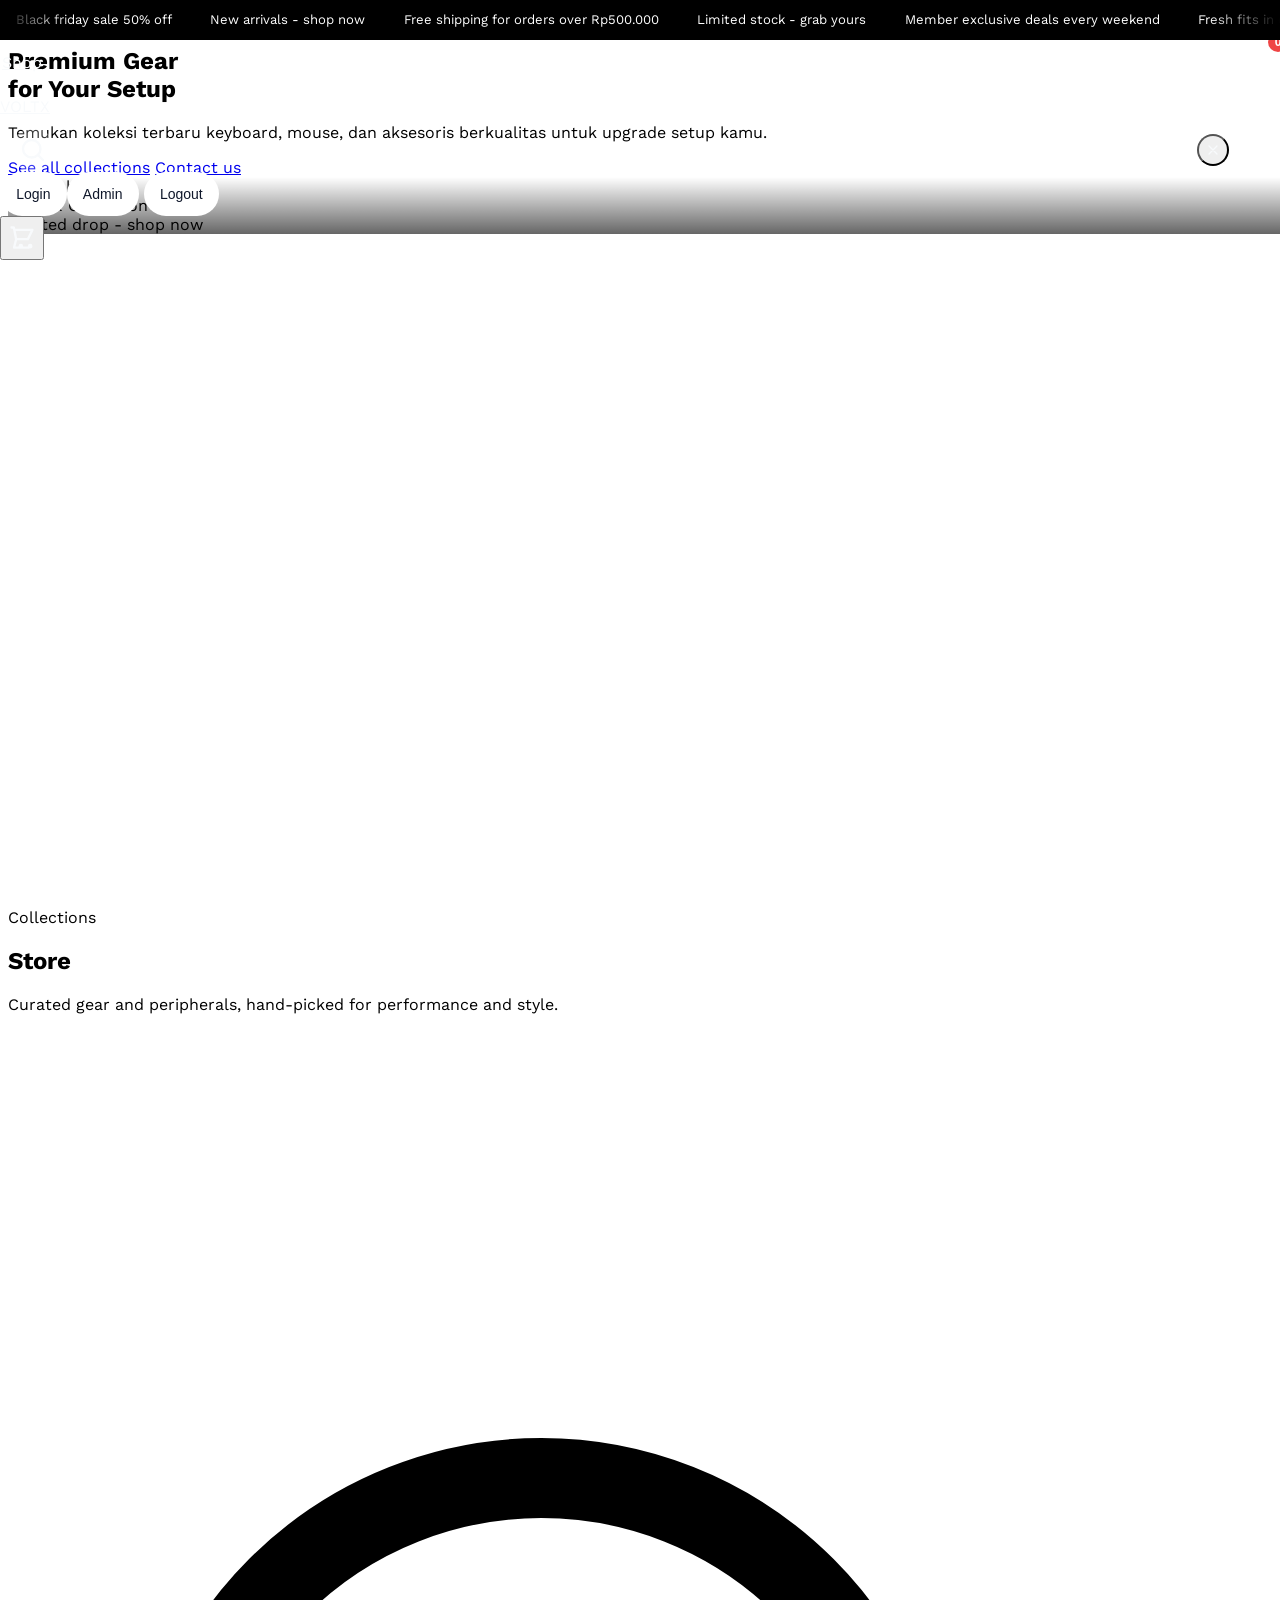
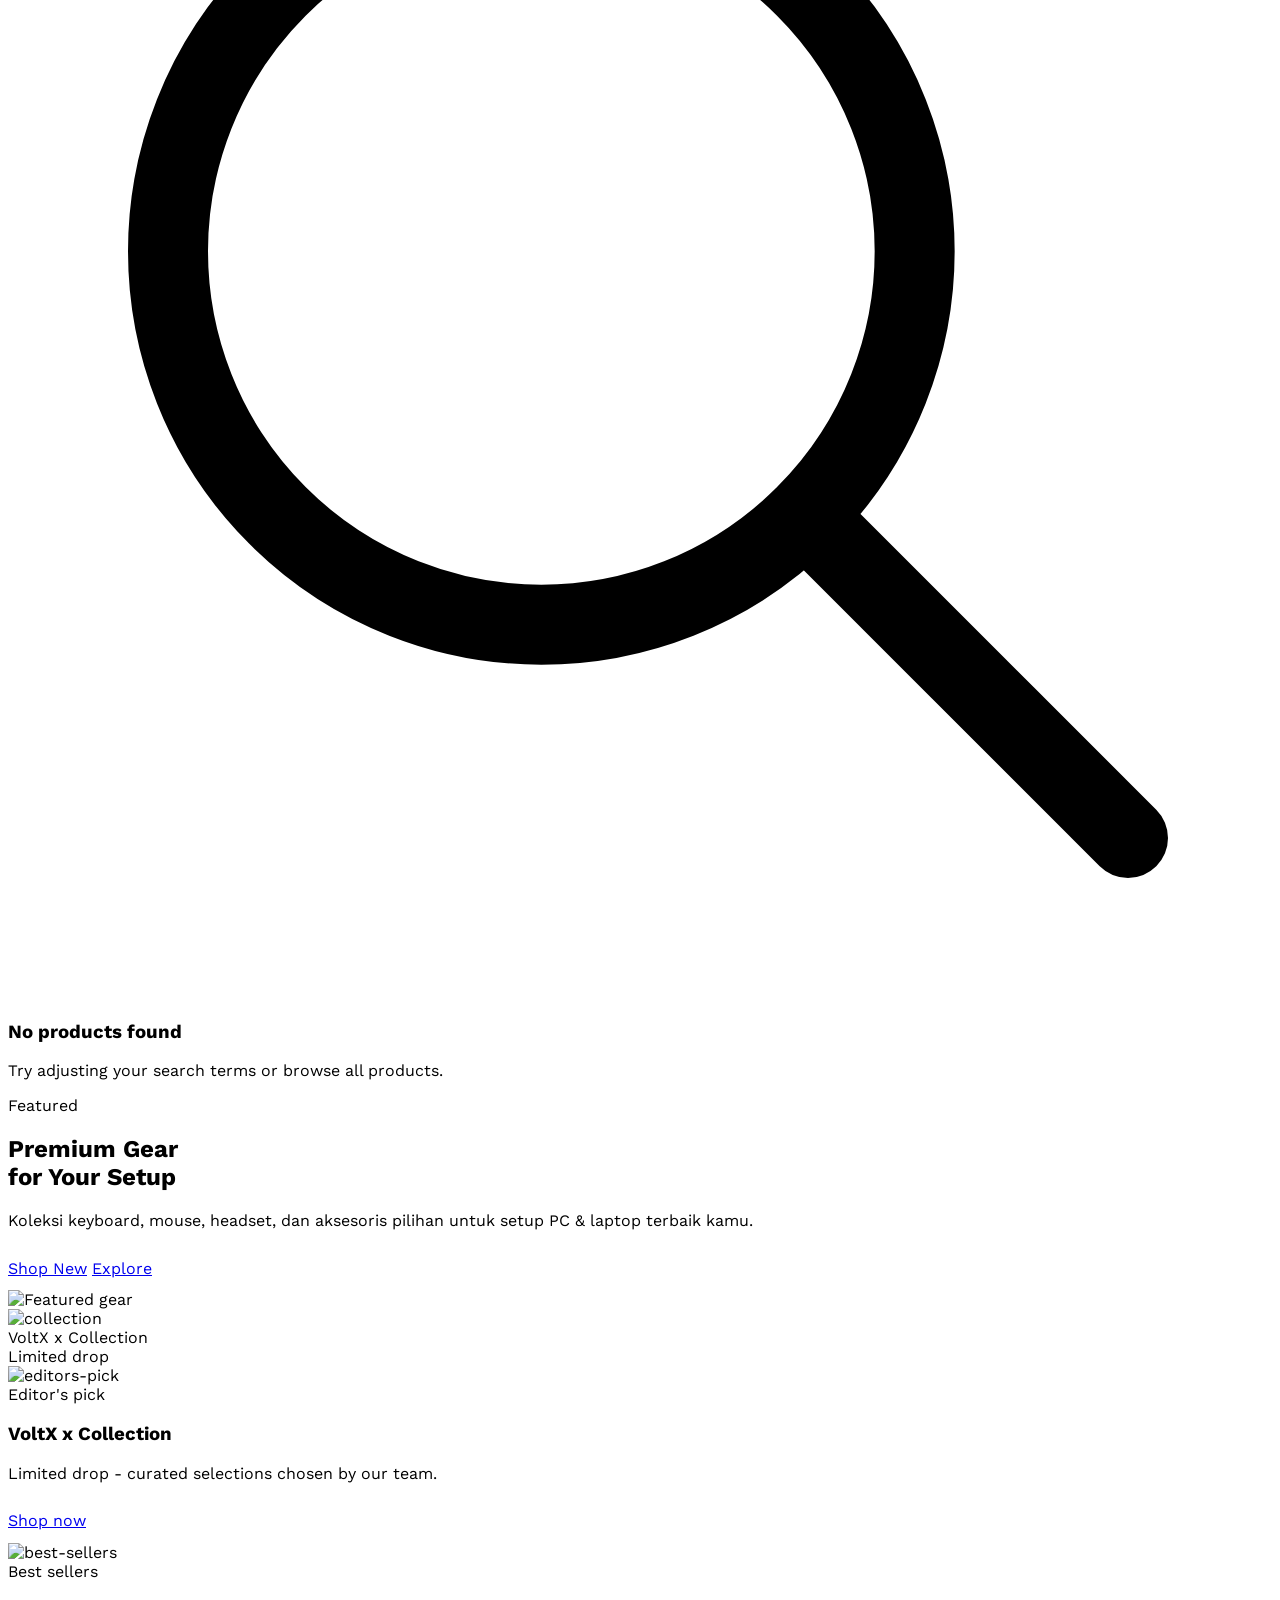
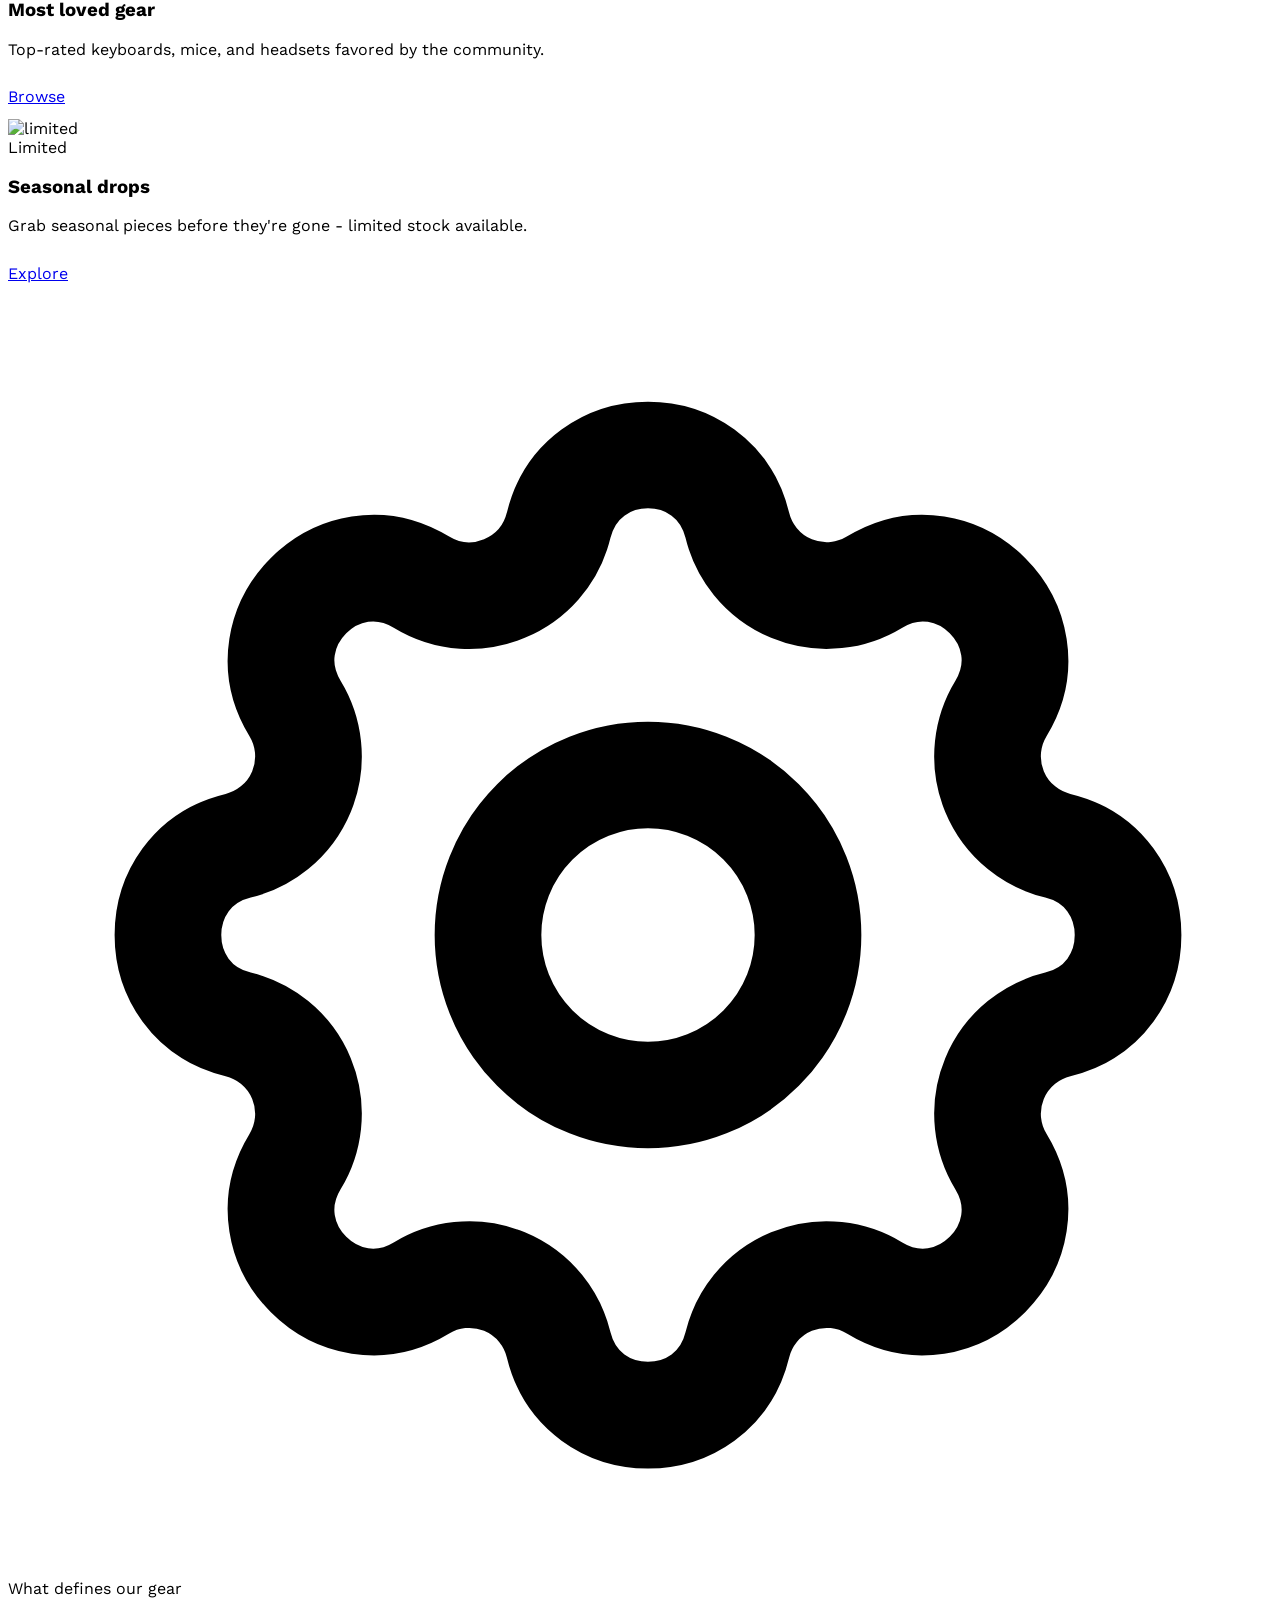
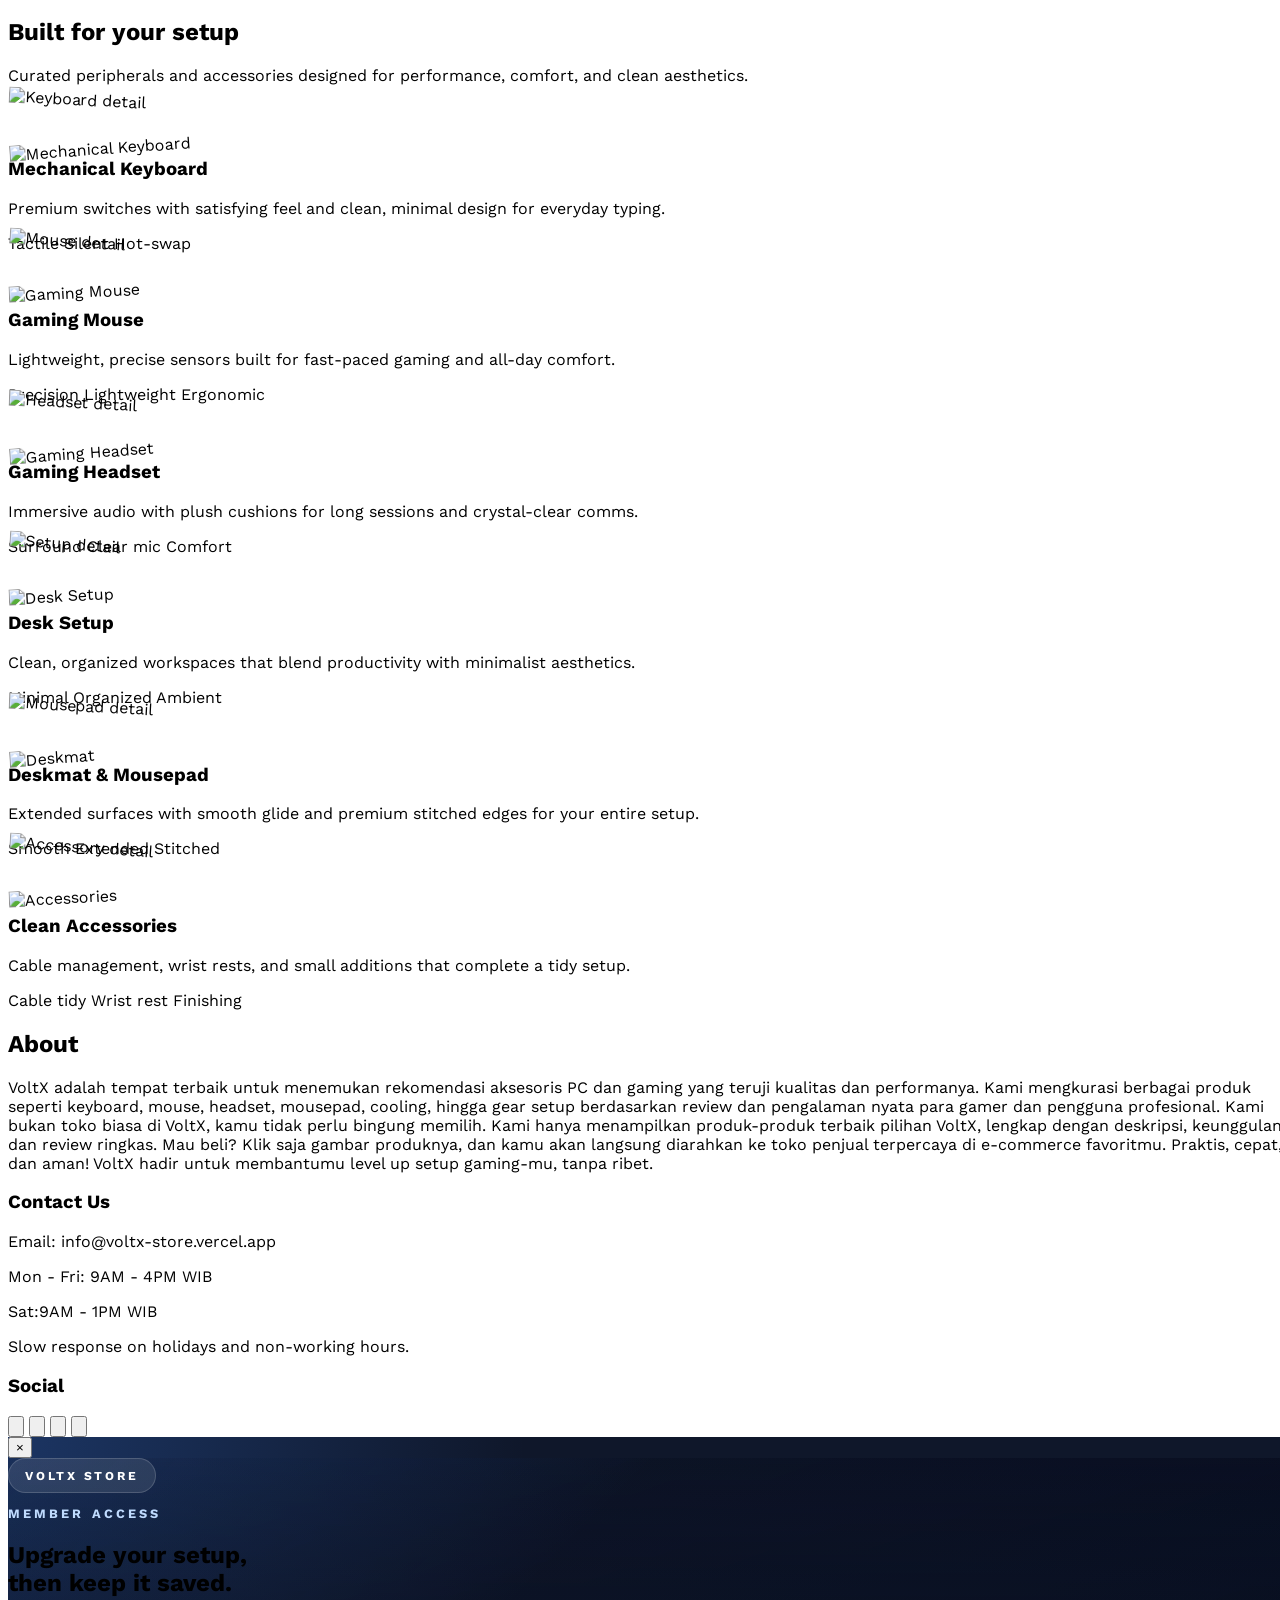
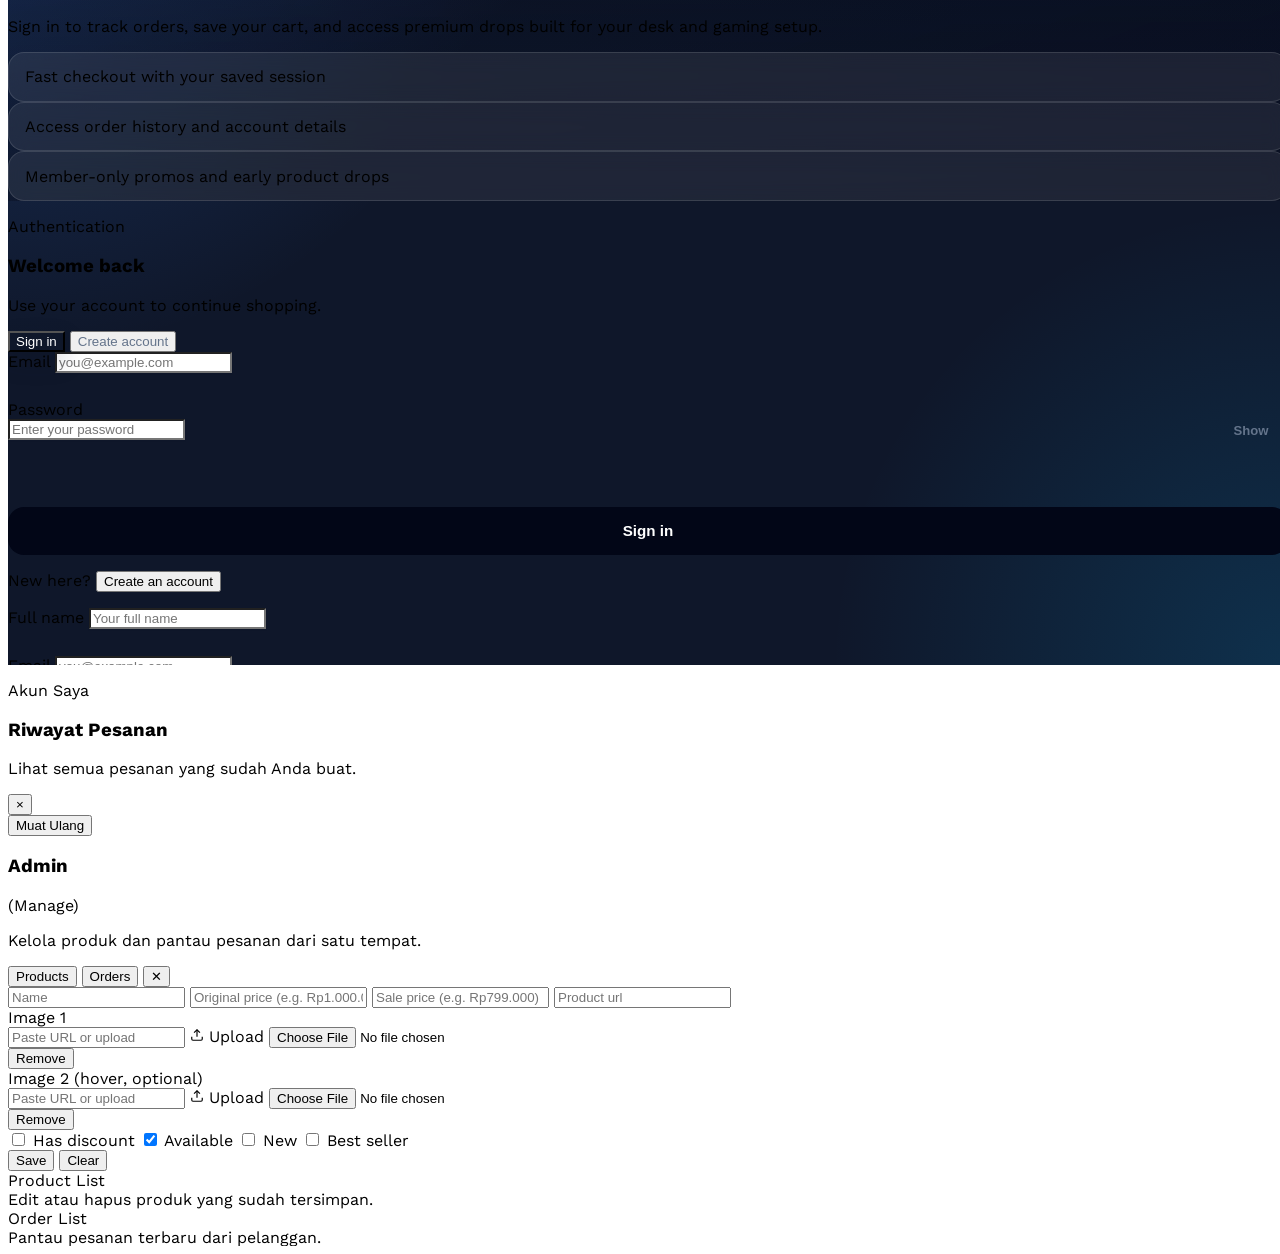
==== commit 2365eb08: "Improve mobile storefront responsiveness" ====
--- a/index.html
+++ b/index.html
@@ -48,7 +48,7 @@
     <nav id="header" class="z-50 w-full">
         <div class="container mx-auto relative flex items-center justify-between py-4 px-6">
             <!-- Left: Navigation Links -->
-            <div class="navbar-side navbar-side-left flex items-center space-x-4">
+            <div class="navbar-side navbar-side-left hidden md:flex items-center space-x-4">
                 <a href="#Store" class="navbar-link">Shop</a>
             </div>
 
@@ -58,32 +58,34 @@
             </div>
 
             <!-- Right: Cart -->
-            <div class="navbar-side navbar-side-right flex items-center space-x-4">
-                <div class="navbar-search-wrap relative flex items-center">
-                    <input type="text" id="search-input" placeholder="Cari produk..."
-                        class="navbar-search-input w-0 opacity-0 px-0 py-0 transition-all duration-300 ease-in-out text-sm" />
-                    <button id="search-btn" class="navbar-search-btn" aria-label="Cari produk">
-                        <svg class="h-5 w-5" viewBox="0 0 24 24" fill="none" stroke="currentColor" stroke-width="1.9" stroke-linecap="round" stroke-linejoin="round">
-                            <circle cx="11" cy="11" r="7"></circle>
-                            <path d="M20 20l-3.5-3.5"></path>
-                        </svg>
-                    </button>
-                    <button id="clear-search-btn" class="navbar-search-clear opacity-0" aria-label="Hapus pencarian">
-                        <svg class="h-4 w-4" viewBox="0 0 24 24" fill="none" stroke="currentColor" stroke-width="2">
-                            <path stroke-linecap="round" stroke-linejoin="round" d="M6 6l12 12M18 6l-12 12" />
-                        </svg>
-                    </button>
-                </div>
-                    <button id="cart-btn" class="navbar-icon-btn relative">
+            <div class="navbar-side navbar-side-right flex items-center gap-2 md:gap-4">
+                <div class="hidden md:flex items-center space-x-4">
+                    <div class="navbar-search-wrap relative flex items-center">
+                        <input type="text" id="search-input" placeholder="Cari produk..."
+                            class="navbar-search-input w-0 opacity-0 px-0 py-0 transition-all duration-300 ease-in-out text-sm" />
+                        <button id="search-btn" class="navbar-search-btn" aria-label="Cari produk">
+                            <svg class="h-5 w-5" viewBox="0 0 24 24" fill="none" stroke="currentColor" stroke-width="1.9" stroke-linecap="round" stroke-linejoin="round">
+                                <circle cx="11" cy="11" r="7"></circle>
+                                <path d="M20 20l-3.5-3.5"></path>
+                            </svg>
+                        </button>
+                        <button id="clear-search-btn" class="navbar-search-clear opacity-0" aria-label="Hapus pencarian">
+                            <svg class="h-4 w-4" viewBox="0 0 24 24" fill="none" stroke="currentColor" stroke-width="2">
+                                <path stroke-linecap="round" stroke-linejoin="round" d="M6 6l12 12M18 6l-12 12" />
+                            </svg>
+                        </button>
+                    </div>
+                    <button id="auth-btn" class="navbar-pill ml-2">Login</button>
+                    <button id="logout-btn" class="navbar-pill hidden">Logout</button>
+                </div>
+                <button id="cart-btn" class="navbar-icon-btn relative">
                     <svg class="w-6 h-6" fill="none" stroke="currentColor" viewBox="0 0 24 24">
                         <path stroke-linecap="round" stroke-linejoin="round" stroke-width="2"
                             d="M3 3h2l.4 2M7 13h10l4-8H5.4m0 0L7 13m0 0l-1.8 7.2M7 13l-1.8 7.2m0 0h12.6M19 20a1 1 0 100-2 1 1 0 000 2zm-8 0a1 1 0 100-2 1 1 0 000 2z" />
                     </svg>
                     <span id="cart-count" class="cart-count hidden">0</span>
                 </button>
-                <button id="auth-btn" class="navbar-pill ml-2">Login</button>
-                <button id="logout-btn" class="navbar-pill hidden">Logout</button>
-                <button id="mobile-menu-toggle" class="mobile-menu-toggle" type="button" aria-label="Buka menu" aria-expanded="false">
+                <button id="mobile-menu-toggle" class="mobile-menu-toggle md:hidden" type="button" aria-label="Buka menu" aria-expanded="false">
                     <svg class="h-5 w-5" viewBox="0 0 24 24" fill="none" stroke="currentColor" stroke-width="2" stroke-linecap="round">
                         <path d="M4 7h16"></path>
                         <path d="M4 12h16"></path>
@@ -92,7 +94,7 @@
                 </button>
             </div>
         </div>
-        <div id="mobile-nav-menu" class="mobile-nav-menu hidden" aria-hidden="true">
+        <div id="mobile-nav-menu" class="mobile-nav-menu hidden md:hidden" aria-hidden="true">
             <div class="container mx-auto px-4">
                 <div class="mobile-nav-card">
                     <div class="mobile-nav-search">
@@ -118,11 +120,11 @@
     <div id="cart-overlay" class="cart-overlay"></div>
 
     <!-- Cart Sidebar -->
-    <div id="cart-sidebar" class="cart-sidebar">
+    <div id="cart-sidebar" class="cart-sidebar w-full sm:w-96">
         <div class="p-6 border-b">
             <div class="flex items-center justify-between">
                 <h2 class="text-xl font-bold">Shopping Cart</h2>
-                <button class="close-cart-btn text-gray-500 hover:text-black">
+                <button type="button" class="close-cart-btn text-gray-500 hover:text-black" aria-label="Close cart">
                     <svg class="w-6 h-6" fill="none" stroke="currentColor" viewBox="0 0 24 24">
                         <path stroke-linecap="round" stroke-linejoin="round" stroke-width="2"
                             d="M6 18L18 6M6 6l12 12" />
@@ -173,7 +175,7 @@
         <div class="absolute bottom-0 left-0 right-0 hero-thumb-strip">
             <div data-aos="fade-right" data-aos-delay="700" class="container mx-auto px-6 py-4 flex items-center gap-4">
                 <div class="w-16 h-16 rounded-lg overflow-hidden border-2 border-white border-opacity-40 flex-shrink-0 hero-thumb">
-                    <img src="https://images.unsplash.com/photo-1600881217197-068e1d79ffb8?q=80&w=200&auto=format&fit=crop" alt="thumb" class="w-full h-full object-cover">
+                    <img src="https://images.unsplash.com/photo-1600881217197-068e1d79ffb8?q=80&w=200&auto=format&fit=crop" alt="thumb" class="mobile-safe-media w-full h-full max-w-full object-cover">
                 </div>
                 <div class="text-white">
                     <div class="text-sm font-semibold">VoltX x Collection</div>
@@ -219,17 +221,17 @@
                     <span class="text-xs uppercase tracking-widest text-gray-500 mb-4 block">Featured</span>
                     <h2 class="text-4xl md:text-5xl font-black text-white leading-none tracking-tight mb-6">Premium Gear<br>for Your Setup</h2>
                     <p class="text-gray-500 text-base mb-8 max-w-md font-normal">Koleksi keyboard, mouse, headset, dan aksesoris pilihan untuk setup PC & laptop terbaik kamu.</p>
-                    <div class="flex gap-4">
-                        <a href="#Store" class="bg-white text-black px-7 py-3 text-sm font-semibold uppercase tracking-wider hover:bg-gray-200 transition-colors">Shop New</a>
-                        <a href="#Store" class="border border-gray-600 text-gray-300 px-7 py-3 text-sm font-semibold uppercase tracking-wider hover:border-white hover:text-white transition-colors">Explore</a>
+                    <div class="flex flex-col sm:flex-row gap-4">
+                        <a href="#Store" class="feature-cta bg-white text-black px-7 py-3 text-sm font-semibold uppercase tracking-wider hover:bg-gray-200 transition-colors">Shop New</a>
+                        <a href="#Store" class="feature-cta border border-gray-600 text-gray-300 px-7 py-3 text-sm font-semibold uppercase tracking-wider hover:border-white hover:text-white transition-colors">Explore</a>
                     </div>
                 </div>
             </div>
             <div class="relative hidden lg:block" data-aos="fade-left" data-aos-duration="1000">
-                <img src="https://images.unsplash.com/photo-1600881217197-068e1d79ffb8?q=80&w=1600&auto=format&fit=crop" alt="Featured gear" class="absolute inset-0 w-full h-full object-cover">
+                <img src="https://images.unsplash.com/photo-1600881217197-068e1d79ffb8?q=80&w=1600&auto=format&fit=crop" alt="Featured gear" class="mobile-safe-media absolute inset-0 w-full h-full max-w-full object-cover">
                 <div class="absolute bottom-6 left-6 bg-white bg-opacity-90 backdrop-blur-sm px-4 py-3 rounded-lg">
                     <div class="flex items-center gap-3">
-                        <img src="https://plus.unsplash.com/premium_photo-1761316008887-673d53bed151?q=80&w=200&auto=format&fit=crop" class="w-12 h-12 object-cover rounded" alt="collection">
+                        <img src="https://plus.unsplash.com/premium_photo-1761316008887-673d53bed151?q=80&w=200&auto=format&fit=crop" class="mobile-safe-media w-12 h-12 max-w-full object-cover rounded" alt="collection">
                         <div>
                             <div class="text-sm font-semibold text-gray-900">VoltX x Collection</div>
                             <div class="text-xs text-gray-500">Limited drop</div>
@@ -243,42 +245,42 @@
     <!-- Feature showcase above About -->
     <section class="bg-gray-50 py-16 md:py-24 lg:py-28">
         <div class="container mx-auto px-6">
-            <div class="grid grid-cols-1 md:grid-cols-3 gap-6">
-                <div data-aos="fade-up" data-aos-delay="0" class="relative rounded-lg overflow-hidden shadow-lg">
-                    <img src="https://images.unsplash.com/photo-1612287230202-1ff1d85d1bdf?q=80&w=1200&auto=format&fit=crop" alt="editors-pick" class="w-full h-56 object-cover">
+            <div class="flex flex-col md:flex-row gap-6">
+                <div data-aos="fade-up" data-aos-delay="0" class="relative rounded-lg overflow-hidden shadow-lg md:flex-1">
+                    <img src="https://images.unsplash.com/photo-1612287230202-1ff1d85d1bdf?q=80&w=1200&auto=format&fit=crop" alt="editors-pick" class="mobile-safe-media w-full h-56 max-w-full object-cover">
                     <div class="absolute inset-0 bg-black bg-opacity-30"></div>
                     <div class="absolute left-6 bottom-6 text-white">
                         <div class="text-xs uppercase bg-white bg-opacity-10 px-2 py-1 rounded-full mb-2">Editor's pick</div>
                         <h3 class="text-lg font-bold">VoltX x Collection</h3>
                         <p class="text-sm mt-1 max-w-xs">Limited drop - curated selections chosen by our team.</p>
                         <div class="mt-3">
-                            <a href="#Store" class="inline-block bg-white text-black px-4 py-2 rounded-full text-sm font-semibold">Shop now</a>
-                        </div>
-                    </div>
-                </div>
-
-                <div data-aos="fade-up" data-aos-delay="150" class="relative rounded-lg overflow-hidden shadow-lg">
-                    <img src="https://images.unsplash.com/photo-1593152167544-085d3b9c4938?q=80&w=1200&auto=format&fit=crop" alt="best-sellers" class="w-full h-56 object-cover">
+                            <a href="#Store" class="feature-cta inline-flex bg-white text-black px-4 py-2 rounded-full text-sm font-semibold">Shop now</a>
+                        </div>
+                    </div>
+                </div>
+
+                <div data-aos="fade-up" data-aos-delay="150" class="relative rounded-lg overflow-hidden shadow-lg md:flex-1">
+                    <img src="https://images.unsplash.com/photo-1593152167544-085d3b9c4938?q=80&w=1200&auto=format&fit=crop" alt="best-sellers" class="mobile-safe-media w-full h-56 max-w-full object-cover">
                     <div class="absolute inset-0 bg-gradient-to-t from-black via-transparent"></div>
                     <div class="absolute left-6 bottom-6 text-white">
                         <div class="text-xs uppercase bg-white bg-opacity-10 px-2 py-1 rounded-full mb-2">Best sellers</div>
                         <h3 class="text-lg font-bold">Most loved gear</h3>
                         <p class="text-sm mt-1 max-w-xs">Top-rated keyboards, mice, and headsets favored by the community.</p>
                         <div class="mt-3">
-                            <a href="#Store" class="inline-block bg-white text-black px-4 py-2 rounded-full text-sm font-semibold">Browse</a>
-                        </div>
-                    </div>
-                </div>
-
-                <div data-aos="fade-up" data-aos-delay="300" class="relative rounded-lg overflow-hidden shadow-lg">
-                    <img src="https://images.unsplash.com/photo-1618384887929-16ec33fab9ef?q=80&w=1200&auto=format&fit=crop" alt="limited" class="w-full h-56 object-cover">
+                            <a href="#Store" class="feature-cta inline-flex bg-white text-black px-4 py-2 rounded-full text-sm font-semibold">Browse</a>
+                        </div>
+                    </div>
+                </div>
+
+                <div data-aos="fade-up" data-aos-delay="300" class="relative rounded-lg overflow-hidden shadow-lg md:flex-1">
+                    <img src="https://images.unsplash.com/photo-1618384887929-16ec33fab9ef?q=80&w=1200&auto=format&fit=crop" alt="limited" class="mobile-safe-media w-full h-56 max-w-full object-cover">
                     <div class="absolute inset-0 bg-black bg-opacity-25"></div>
                     <div class="absolute left-6 bottom-6 text-white">
                         <div class="text-xs uppercase bg-white bg-opacity-10 px-2 py-1 rounded-full mb-2">Limited</div>
                         <h3 class="text-lg font-bold">Seasonal drops</h3>
                         <p class="text-sm mt-1 max-w-xs">Grab seasonal pieces before they're gone - limited stock available.</p>
                         <div class="mt-3">
-                            <a href="#Store" class="inline-block bg-white text-black px-4 py-2 rounded-full text-sm font-semibold">Explore</a>
+                            <a href="#Store" class="feature-cta inline-flex bg-white text-black px-4 py-2 rounded-full text-sm font-semibold">Explore</a>
                         </div>
                     </div>
                 </div>
@@ -305,9 +307,9 @@
                 <!-- Card 1 - Mechanical Keyboard -->
                 <div data-aos="fade-up" data-aos-delay="0" class="bg-gray-50 rounded-xl p-6 pt-16 relative overflow-visible">
                     <div class="flex justify-center -mt-10 mb-6">
-                        <div class="relative w-44 h-32">
-                            <img src="https://images.unsplash.com/photo-1618384887929-16ec33fab9ef?q=80&w=400&auto=format&fit=crop" alt="Mechanical Keyboard" class="absolute w-36 h-28 object-cover rounded-xl shadow-md" style="transform: rotate(-4deg); top: 4px; left: 0;">
-                            <img src="https://images.unsplash.com/photo-1587829741301-dc798b83add3?q=80&w=400&auto=format&fit=crop" alt="Keyboard detail" class="absolute w-36 h-28 object-cover rounded-xl shadow-md" style="transform: rotate(3deg); top: 0; left: 24px;">
+                        <div class="setup-card-stack relative w-full max-w-[11rem] h-32">
+                            <img src="https://images.unsplash.com/photo-1618384887929-16ec33fab9ef?q=80&w=400&auto=format&fit=crop" alt="Mechanical Keyboard" class="mobile-safe-media absolute w-36 h-28 max-w-full object-cover rounded-xl shadow-md" style="transform: rotate(-4deg); top: 4px; left: 0;">
+                            <img src="https://images.unsplash.com/photo-1587829741301-dc798b83add3?q=80&w=400&auto=format&fit=crop" alt="Keyboard detail" class="mobile-safe-media absolute w-36 h-28 max-w-full object-cover rounded-xl shadow-md" style="transform: rotate(3deg); top: 0; left: 24px;">
                         </div>
                     </div>
                     <h3 class="text-base font-bold text-gray-900 mb-1.5">Mechanical Keyboard</h3>
@@ -322,9 +324,9 @@
                 <!-- Card 2 - Gaming Mouse -->
                 <div data-aos="fade-up" data-aos-delay="100" class="bg-gray-50 rounded-xl p-6 pt-16 relative overflow-visible">
                     <div class="flex justify-center -mt-10 mb-6">
-                        <div class="relative w-44 h-32">
-                            <img src="https://images.unsplash.com/photo-1615663245857-ac93bb7c39e7?q=80&w=400&auto=format&fit=crop" alt="Gaming Mouse" class="absolute w-36 h-28 object-cover rounded-xl shadow-md" style="transform: rotate(-3deg); top: 4px; left: 0;">
-                            <img src="https://images.unsplash.com/photo-1527814050087-3793815479db?q=80&w=400&auto=format&fit=crop" alt="Mouse detail" class="absolute w-36 h-28 object-cover rounded-xl shadow-md" style="transform: rotate(4deg); top: 0; left: 24px;">
+                        <div class="setup-card-stack relative w-full max-w-[11rem] h-32">
+                            <img src="https://images.unsplash.com/photo-1615663245857-ac93bb7c39e7?q=80&w=400&auto=format&fit=crop" alt="Gaming Mouse" class="mobile-safe-media absolute w-36 h-28 max-w-full object-cover rounded-xl shadow-md" style="transform: rotate(-3deg); top: 4px; left: 0;">
+                            <img src="https://images.unsplash.com/photo-1527814050087-3793815479db?q=80&w=400&auto=format&fit=crop" alt="Mouse detail" class="mobile-safe-media absolute w-36 h-28 max-w-full object-cover rounded-xl shadow-md" style="transform: rotate(4deg); top: 0; left: 24px;">
                         </div>
                     </div>
                     <h3 class="text-base font-bold text-gray-900 mb-1.5">Gaming Mouse</h3>
@@ -339,9 +341,9 @@
                 <!-- Card 3 - Gaming Headset -->
                 <div data-aos="fade-up" data-aos-delay="200" class="bg-gray-50 rounded-xl p-6 pt-16 relative overflow-visible">
                     <div class="flex justify-center -mt-10 mb-6">
-                        <div class="relative w-44 h-32">
-                            <img src="https://images.unsplash.com/photo-1599669454699-248893623440?q=80&w=400&auto=format&fit=crop" alt="Gaming Headset" class="absolute w-36 h-28 object-cover rounded-xl shadow-md" style="transform: rotate(-4deg); top: 4px; left: 0;">
-                            <img src="https://images.unsplash.com/photo-1583394838336-acd977736f90?q=80&w=400&auto=format&fit=crop" alt="Headset detail" class="absolute w-36 h-28 object-cover rounded-xl shadow-md" style="transform: rotate(3deg); top: 0; left: 24px;">
+                        <div class="setup-card-stack relative w-full max-w-[11rem] h-32">
+                            <img src="https://images.unsplash.com/photo-1599669454699-248893623440?q=80&w=400&auto=format&fit=crop" alt="Gaming Headset" class="mobile-safe-media absolute w-36 h-28 max-w-full object-cover rounded-xl shadow-md" style="transform: rotate(-4deg); top: 4px; left: 0;">
+                            <img src="https://images.unsplash.com/photo-1583394838336-acd977736f90?q=80&w=400&auto=format&fit=crop" alt="Headset detail" class="mobile-safe-media absolute w-36 h-28 max-w-full object-cover rounded-xl shadow-md" style="transform: rotate(3deg); top: 0; left: 24px;">
                         </div>
                     </div>
                     <h3 class="text-base font-bold text-gray-900 mb-1.5">Gaming Headset</h3>
@@ -356,9 +358,9 @@
                 <!-- Card 4 - Desk Setup -->
                 <div data-aos="fade-up" data-aos-delay="0" class="bg-gray-50 rounded-xl p-6 pt-16 relative overflow-visible">
                     <div class="flex justify-center -mt-10 mb-6">
-                        <div class="relative w-44 h-32">
-                            <img src="https://images.unsplash.com/photo-1593062096033-9a26b09da705?q=80&w=400&auto=format&fit=crop" alt="Desk Setup" class="absolute w-36 h-28 object-cover rounded-xl shadow-md" style="transform: rotate(-3deg); top: 4px; left: 0;">
-                            <img src="https://images.unsplash.com/photo-1616588589676-62b3d4ff6e04?q=80&w=400&auto=format&fit=crop" alt="Setup detail" class="absolute w-36 h-28 object-cover rounded-xl shadow-md" style="transform: rotate(4deg); top: 0; left: 24px;">
+                        <div class="setup-card-stack relative w-full max-w-[11rem] h-32">
+                            <img src="https://images.unsplash.com/photo-1593062096033-9a26b09da705?q=80&w=400&auto=format&fit=crop" alt="Desk Setup" class="mobile-safe-media absolute w-36 h-28 max-w-full object-cover rounded-xl shadow-md" style="transform: rotate(-3deg); top: 4px; left: 0;">
+                            <img src="https://images.unsplash.com/photo-1616588589676-62b3d4ff6e04?q=80&w=400&auto=format&fit=crop" alt="Setup detail" class="mobile-safe-media absolute w-36 h-28 max-w-full object-cover rounded-xl shadow-md" style="transform: rotate(4deg); top: 0; left: 24px;">
                         </div>
                     </div>
                     <h3 class="text-base font-bold text-gray-900 mb-1.5">Desk Setup</h3>
@@ -373,9 +375,9 @@
                 <!-- Card 5 - Deskmat / Mousepad -->
                 <div data-aos="fade-up" data-aos-delay="100" class="bg-gray-50 rounded-xl p-6 pt-16 relative overflow-visible">
                     <div class="flex justify-center -mt-10 mb-6">
-                        <div class="relative w-44 h-32">
-                            <img src="https://images.unsplash.com/photo-1616400619175-5beda3a17896?q=80&w=400&auto=format&fit=crop" alt="Deskmat" class="absolute w-36 h-28 object-cover rounded-xl shadow-md" style="transform: rotate(-4deg); top: 4px; left: 0;">
-                            <img src="https://images.unsplash.com/photo-1629131726692-1accd0c53ce0?q=80&w=400&auto=format&fit=crop" alt="Mousepad detail" class="absolute w-36 h-28 object-cover rounded-xl shadow-md" style="transform: rotate(3deg); top: 0; left: 24px;">
+                        <div class="setup-card-stack relative w-full max-w-[11rem] h-32">
+                            <img src="https://images.unsplash.com/photo-1616400619175-5beda3a17896?q=80&w=400&auto=format&fit=crop" alt="Deskmat" class="mobile-safe-media absolute w-36 h-28 max-w-full object-cover rounded-xl shadow-md" style="transform: rotate(-4deg); top: 4px; left: 0;">
+                            <img src="https://images.unsplash.com/photo-1629131726692-1accd0c53ce0?q=80&w=400&auto=format&fit=crop" alt="Mousepad detail" class="mobile-safe-media absolute w-36 h-28 max-w-full object-cover rounded-xl shadow-md" style="transform: rotate(3deg); top: 0; left: 24px;">
                         </div>
                     </div>
                     <h3 class="text-base font-bold text-gray-900 mb-1.5">Deskmat & Mousepad</h3>
@@ -390,9 +392,9 @@
                 <!-- Card 6 - Gaming Accessories -->
                 <div data-aos="fade-up" data-aos-delay="200" class="bg-gray-50 rounded-xl p-6 pt-16 relative overflow-visible">
                     <div class="flex justify-center -mt-10 mb-6">
-                        <div class="relative w-44 h-32">
-                            <img src="https://images.unsplash.com/photo-1612287230202-1ff1d85d1bdf?q=80&w=400&auto=format&fit=crop" alt="Accessories" class="absolute w-36 h-28 object-cover rounded-xl shadow-md" style="transform: rotate(-3deg); top: 4px; left: 0;">
-                            <img src="https://images.unsplash.com/photo-1625842268584-8f3296236761?q=80&w=400&auto=format&fit=crop" alt="Accessory detail" class="absolute w-36 h-28 object-cover rounded-xl shadow-md" style="transform: rotate(4deg); top: 0; left: 24px;">
+                        <div class="setup-card-stack relative w-full max-w-[11rem] h-32">
+                            <img src="https://images.unsplash.com/photo-1612287230202-1ff1d85d1bdf?q=80&w=400&auto=format&fit=crop" alt="Accessories" class="mobile-safe-media absolute w-36 h-28 max-w-full object-cover rounded-xl shadow-md" style="transform: rotate(-3deg); top: 4px; left: 0;">
+                            <img src="https://images.unsplash.com/photo-1625842268584-8f3296236761?q=80&w=400&auto=format&fit=crop" alt="Accessory detail" class="mobile-safe-media absolute w-36 h-28 max-w-full object-cover rounded-xl shadow-md" style="transform: rotate(4deg); top: 0; left: 24px;">
                         </div>
                     </div>
                     <h3 class="text-base font-bold text-gray-900 mb-1.5">Clean Accessories</h3>
--- a/style.css
+++ b/style.css
@@ -10,6 +10,10 @@
 body {
     max-width: 100%;
     overflow-x: hidden;
+}
+
+body {
+    width: 100%;
 }
 
 body.scroll-locked {
@@ -38,12 +42,15 @@
     position: fixed;
     top: 0;
     right: -400px;
-    width: 400px;
+    width: min(100%, 24rem);
+    max-width: 100vw;
     height: 100vh;
     background: white;
     box-shadow: -2px 0 10px rgba(0, 0, 0, 0.1);
     transition: right 0.3s ease;
     z-index: 1000;
+    display: flex;
+    flex-direction: column;
 }
 
 .cart-sidebar.open {
@@ -59,6 +66,7 @@
     background: rgba(0, 0, 0, 0.5);
     opacity: 0;
     visibility: hidden;
+    pointer-events: none;
     transition: all 0.3s ease;
     z-index: 999;
 }
@@ -66,6 +74,26 @@
 .cart-overlay.open {
     opacity: 1;
     visibility: visible;
+    pointer-events: auto;
+}
+
+.close-cart-btn {
+    display: inline-flex;
+    align-items: center;
+    justify-content: center;
+    min-height: 44px;
+    min-width: 44px;
+    border-radius: 999px;
+}
+
+#Store {
+    min-height: 32rem;
+    scroll-margin-top: calc(var(--top-banner-height) + 4.5rem);
+}
+
+#products-container,
+#no-results {
+    min-height: 18rem;
 }
 
 @media (max-width: 768px) {
@@ -409,8 +437,13 @@
     background: #000;
     color: #fff;
     overflow: hidden;
-    position: sticky;
+    overflow-x: clip;
+    position: fixed;
+    left: 0;
+    right: 0;
     top: 0;
+    width: 100%;
+    max-width: 100vw;
     z-index: 70;
     height: 40px;
     display: flex;
@@ -444,6 +477,7 @@
     align-items: center;
     flex: 0 0 auto;
     width: max-content;
+    min-width: max-content;
     will-change: transform;
     animation: marquee-scroll 24s linear infinite;
 }
@@ -452,6 +486,7 @@
     display: flex;
     align-items: center;
     justify-content: flex-start;
+    flex-shrink: 0;
     gap: clamp(1.75rem, 3vw, 3rem);
     flex: 0 0 auto;
     min-width: max-content;
@@ -475,9 +510,11 @@
     left: 0;
     right: 0;
     top: var(--top-banner-height);
+    z-index: 60;
     background: transparent;
     box-shadow: none;
     margin-bottom: 0;
+    transition: top 0.24s ease, background-color 0.24s ease, box-shadow 0.24s ease, border-color 0.24s ease;
 }
 
 #header .container {
@@ -492,6 +529,11 @@
 .navbar-brand,
 .navbar-icon-btn {
     color: #f8fafc;
+    display: inline-flex;
+    align-items: center;
+    justify-content: center;
+    min-height: 44px;
+    min-width: 44px;
     transition: color 0.2s ease, opacity 0.2s ease, background-color 0.2s ease, border-color 0.2s ease;
 }
 
@@ -505,7 +547,7 @@
     display: inline-flex;
     align-items: center;
     justify-content: center;
-    min-height: 2.25rem;
+    min-height: 44px;
     padding: 0.4rem 0.95rem;
     border-radius: 999px;
     border: 1px solid rgba(255, 255, 255, 0.92);
@@ -634,14 +676,32 @@
     top: 50%;
     transform: translateY(-50%);
     z-index: 4;
-    height: 1.75rem;
-    width: 1.75rem;
+    height: 2rem;
+    width: 2rem;
     border-radius: 999px;
     cursor: pointer;
 }
 
 .navbar-search-clear:not(.opacity-0) {
     background: rgba(255, 255, 255, 0.16);
+}
+
+.mobile-safe-media {
+    width: 100%;
+    max-width: 100%;
+    display: block;
+    object-fit: cover;
+}
+
+.setup-card-stack {
+    width: 100%;
+}
+
+.feature-cta {
+    display: inline-flex;
+    align-items: center;
+    justify-content: center;
+    min-height: 44px;
 }
 
 .navbar-search-input.w-64 + .navbar-search-btn {
@@ -726,8 +786,8 @@
     display: inline-flex;
     align-items: center;
     justify-content: center;
-    height: 1.9rem;
-    width: 1.9rem;
+    height: 2.25rem;
+    width: 2.25rem;
     border-radius: 999px;
     color: #64748b;
     transition: background-color 0.2s ease, color 0.2s ease;
@@ -748,7 +808,7 @@
     display: inline-flex;
     align-items: center;
     justify-content: center;
-    min-height: 2.85rem;
+    min-height: 44px;
     width: 100%;
     border-radius: 999px;
     border: 1px solid rgba(203, 213, 225, 0.95);
@@ -829,6 +889,7 @@
 .hero-thumb-strip {
     background: linear-gradient(to top, rgba(0,0,0,0.6), transparent);
     pointer-events: none;
+    overflow-x: hidden;
 }
 
 .hero-thumb {
@@ -1147,6 +1208,10 @@
         height: 36px;
     }
 
+    .marquee-inner {
+        animation-duration: 18s;
+    }
+
     .marquee-bar::before,
     .marquee-bar::after {
         width: 40px;
@@ -1155,6 +1220,7 @@
     .marquee-group {
         gap: 1.25rem;
         padding-inline: 0.75rem;
+        padding-right: 1.15rem;
     }
 
     .marquee-group span {
@@ -1202,13 +1268,6 @@
         white-space: nowrap;
     }
 
-    .navbar-side-right .navbar-search-wrap,
-    #auth-btn,
-    #admin-btn,
-    #logout-btn {
-        display: none !important;
-    }
-
     .mobile-menu-toggle,
     .mobile-nav-menu {
         display: block;
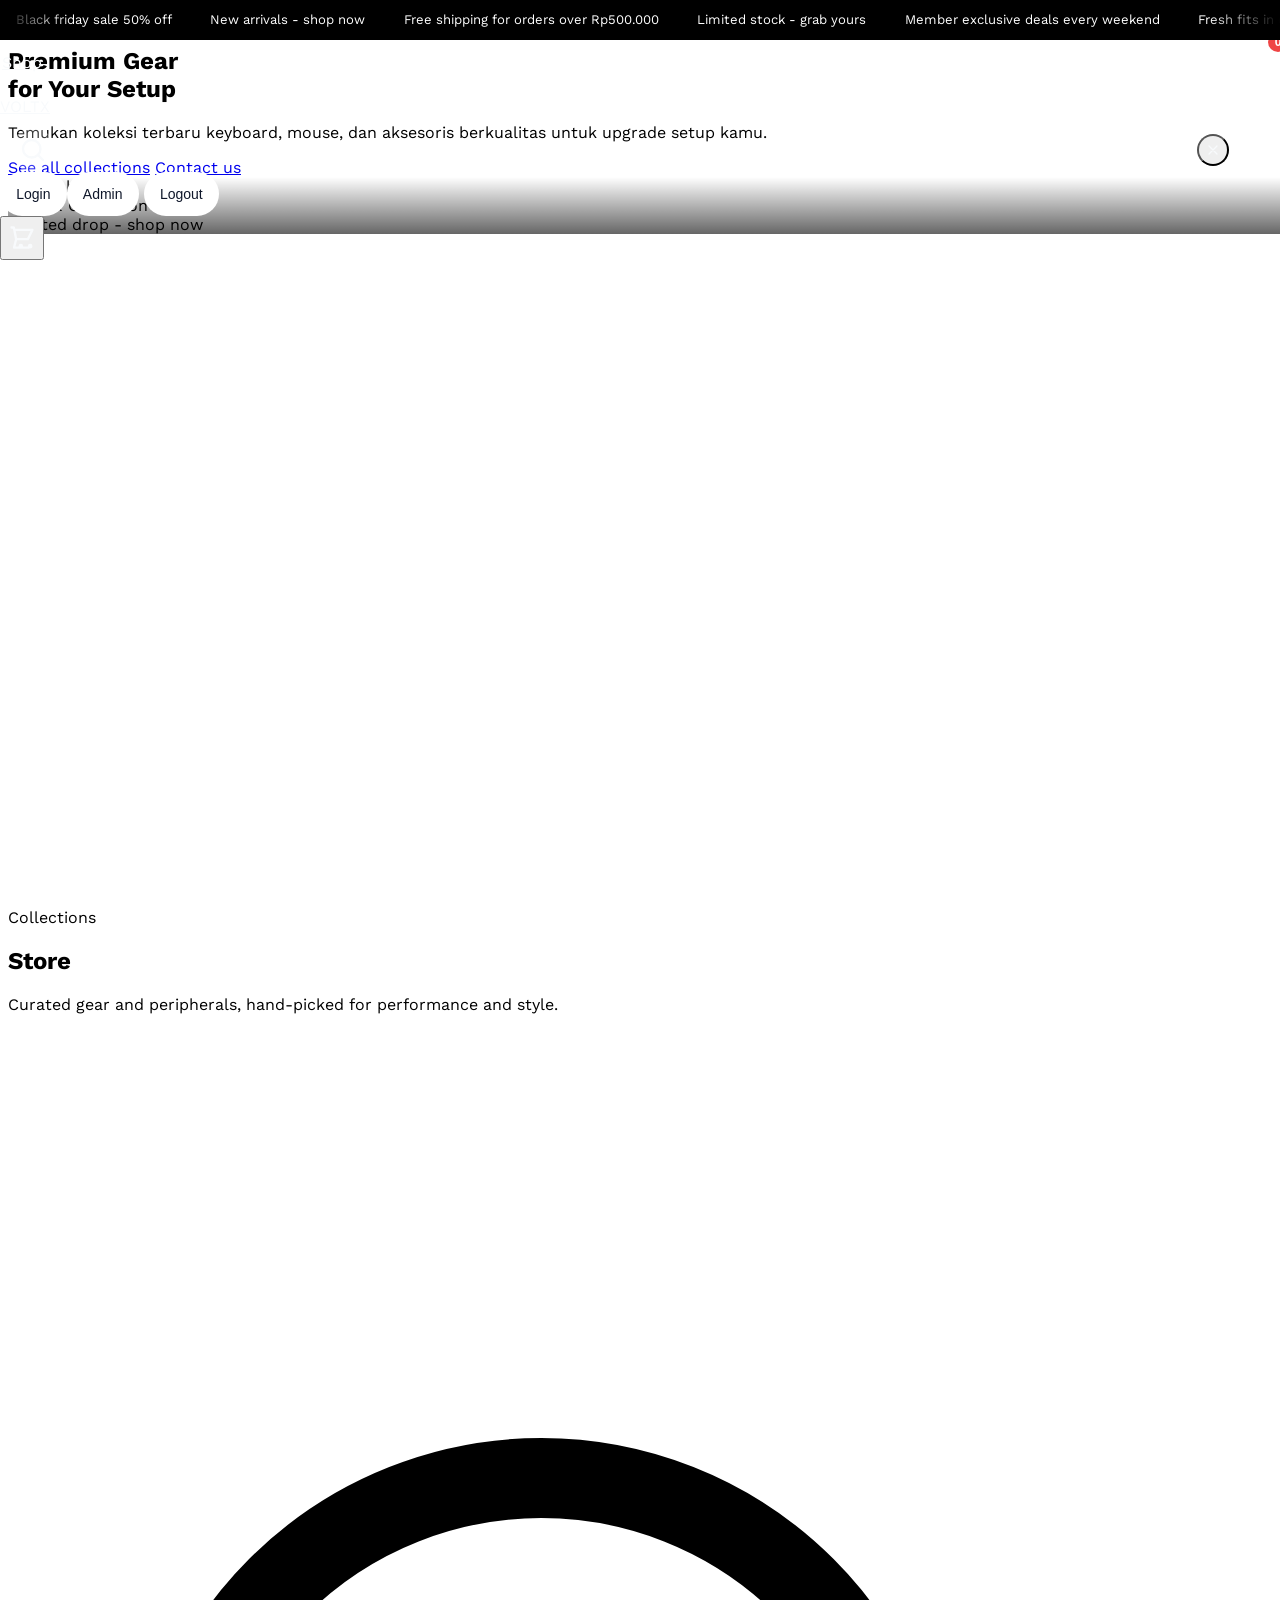
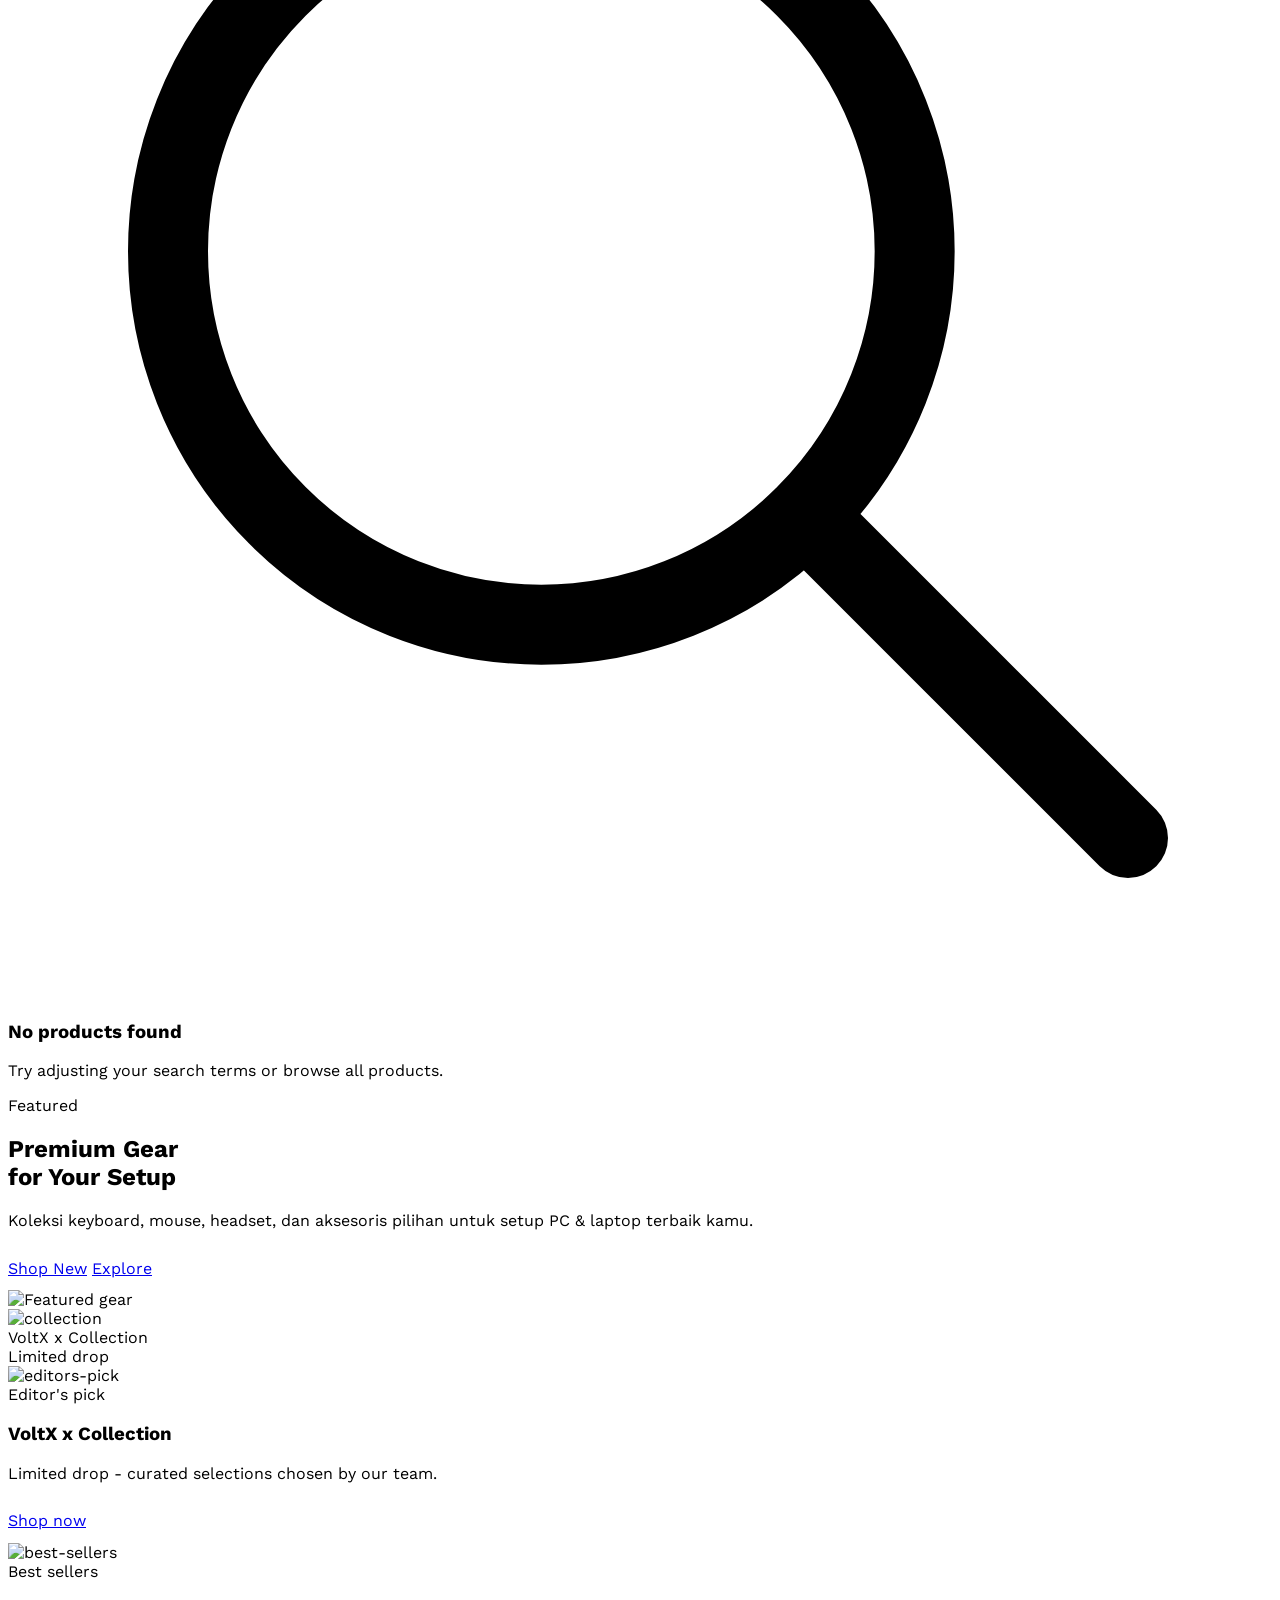
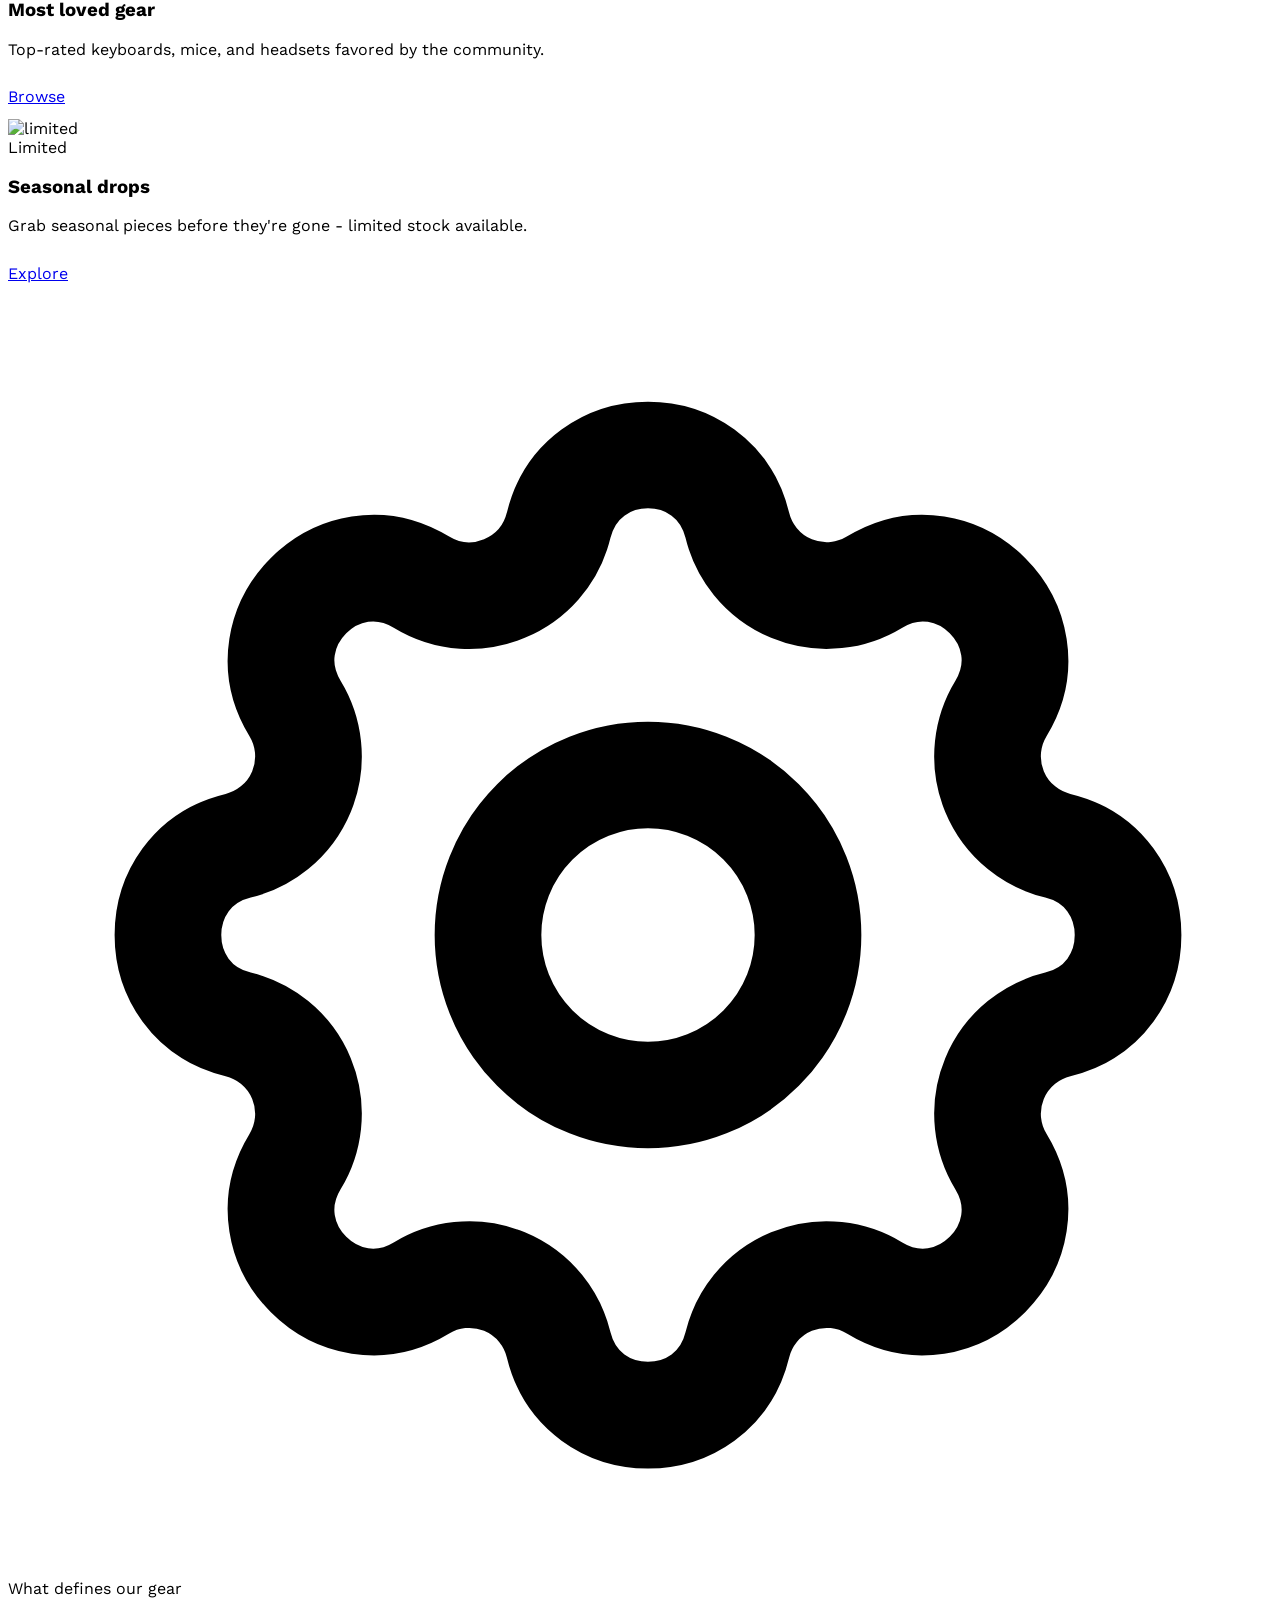
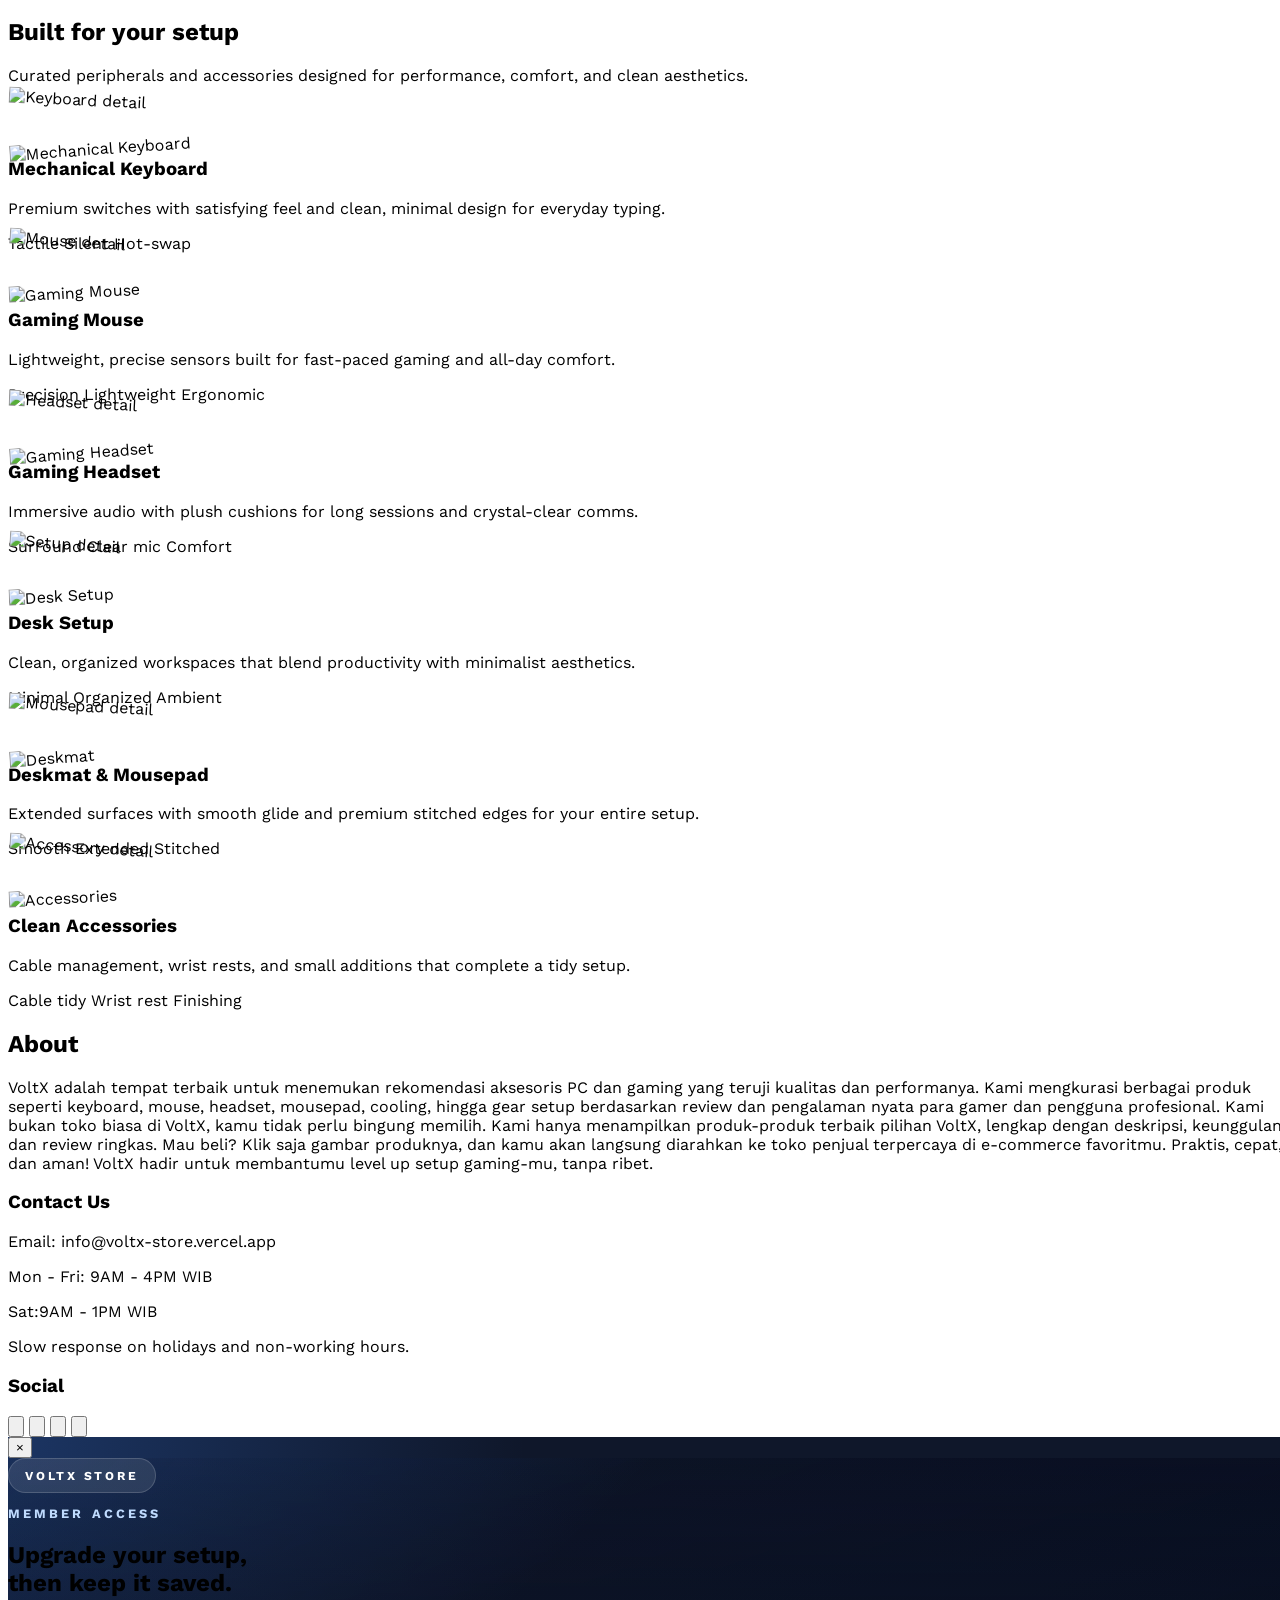
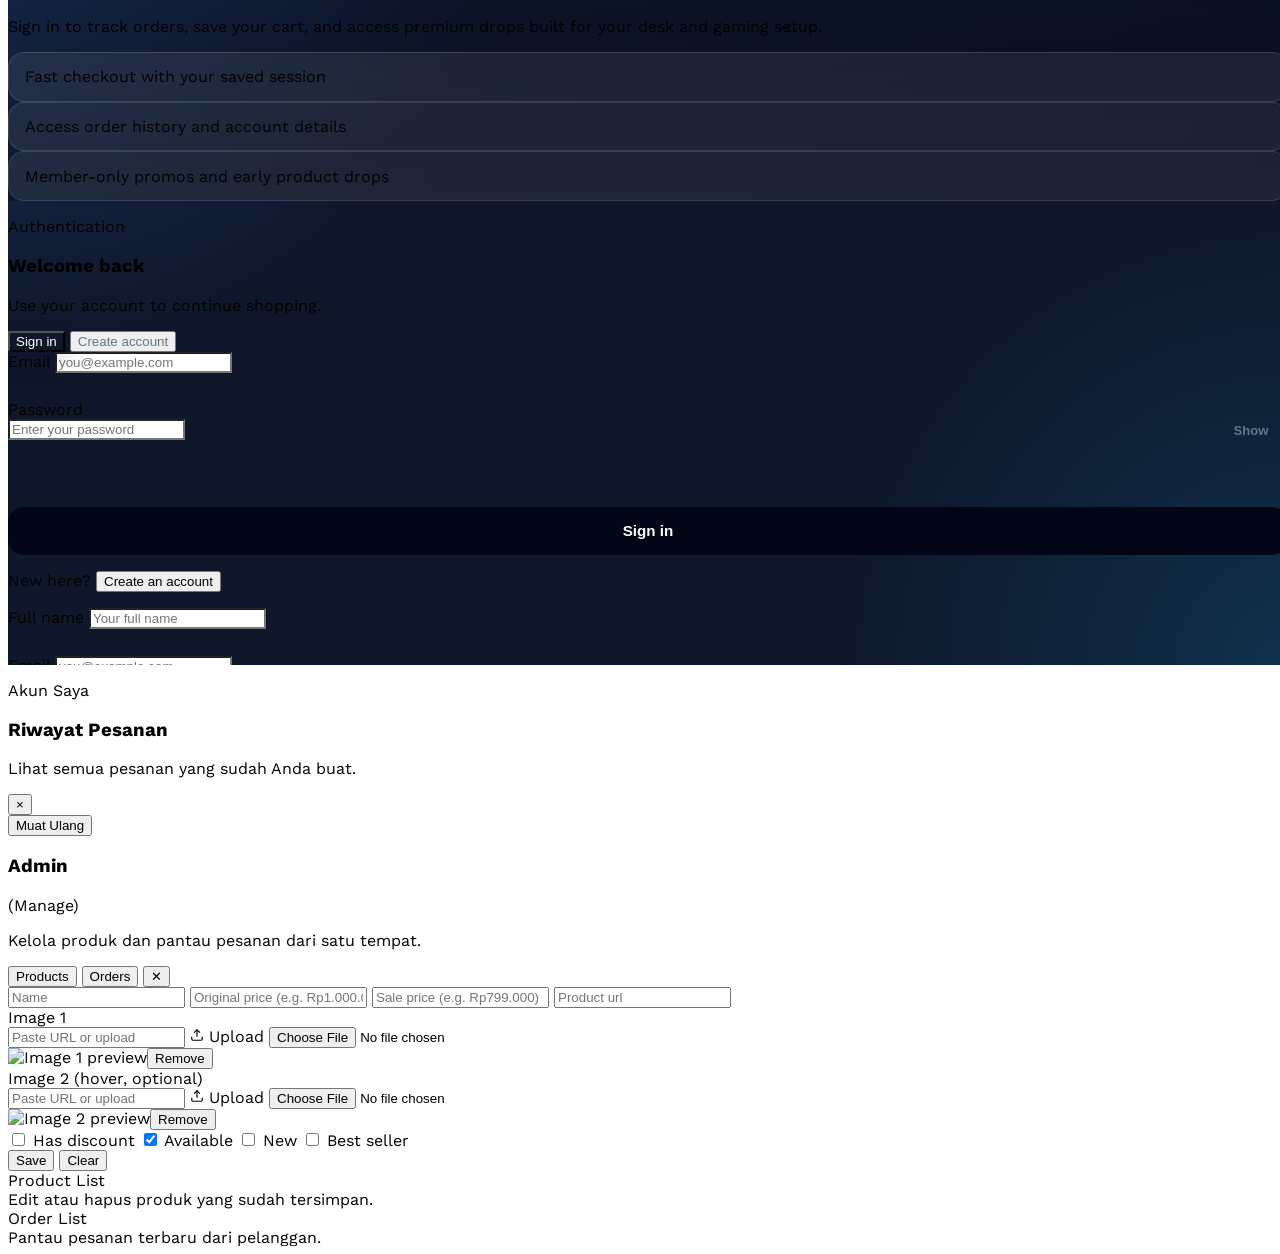
==== commit 605b6253: "Fix: broken image, missing favicon, no-results race condition, and accessibility issues - Replace OR" ====
--- a/index.html
+++ b/index.html
@@ -8,6 +8,7 @@
     <title>VoltX Store - Premium Gear for Your Setup</title>
 
     <script src="https://cdn.tailwindcss.com"></script>
+    <link rel="icon" href="data:image/svg+xml,<svg xmlns='http://www.w3.org/2000/svg' viewBox='0 0 32 32'><text y='24' font-size='24'>⚡</text></svg>">
     <link href="https://fonts.googleapis.com/css?family=Work+Sans:200,400&display=swap" rel="stylesheet">
     <link rel="stylesheet" href="style.css">
     <link href="https://unpkg.com/aos@2.3.1/dist/aos.css" rel="stylesheet">
@@ -360,7 +361,7 @@
                     <div class="flex justify-center -mt-10 mb-6">
                         <div class="setup-card-stack relative w-full max-w-[11rem] h-32">
                             <img src="https://images.unsplash.com/photo-1593062096033-9a26b09da705?q=80&w=400&auto=format&fit=crop" alt="Desk Setup" class="mobile-safe-media absolute w-36 h-28 max-w-full object-cover rounded-xl shadow-md" style="transform: rotate(-3deg); top: 4px; left: 0;">
-                            <img src="https://images.unsplash.com/photo-1616588589676-62b3d4ff6e04?q=80&w=400&auto=format&fit=crop" alt="Setup detail" class="mobile-safe-media absolute w-36 h-28 max-w-full object-cover rounded-xl shadow-md" style="transform: rotate(4deg); top: 0; left: 24px;">
+                            <img src="https://images.unsplash.com/photo-1598550476439-6847785fcea6?q=80&w=400&auto=format&fit=crop" alt="Setup detail" class="mobile-safe-media absolute w-36 h-28 max-w-full object-cover rounded-xl shadow-md" style="transform: rotate(4deg); top: 0; left: 24px;">
                         </div>
                     </div>
                     <h3 class="text-base font-bold text-gray-900 mb-1.5">Desk Setup</h3>
--- a/style.css
+++ b/style.css
@@ -87,7 +87,8 @@
 }
 
 #Store {
-    min-height: 32rem;
+    min-height: 100vh;
+    min-height: 100dvh;
     scroll-margin-top: calc(var(--top-banner-height) + 4.5rem);
 }
 
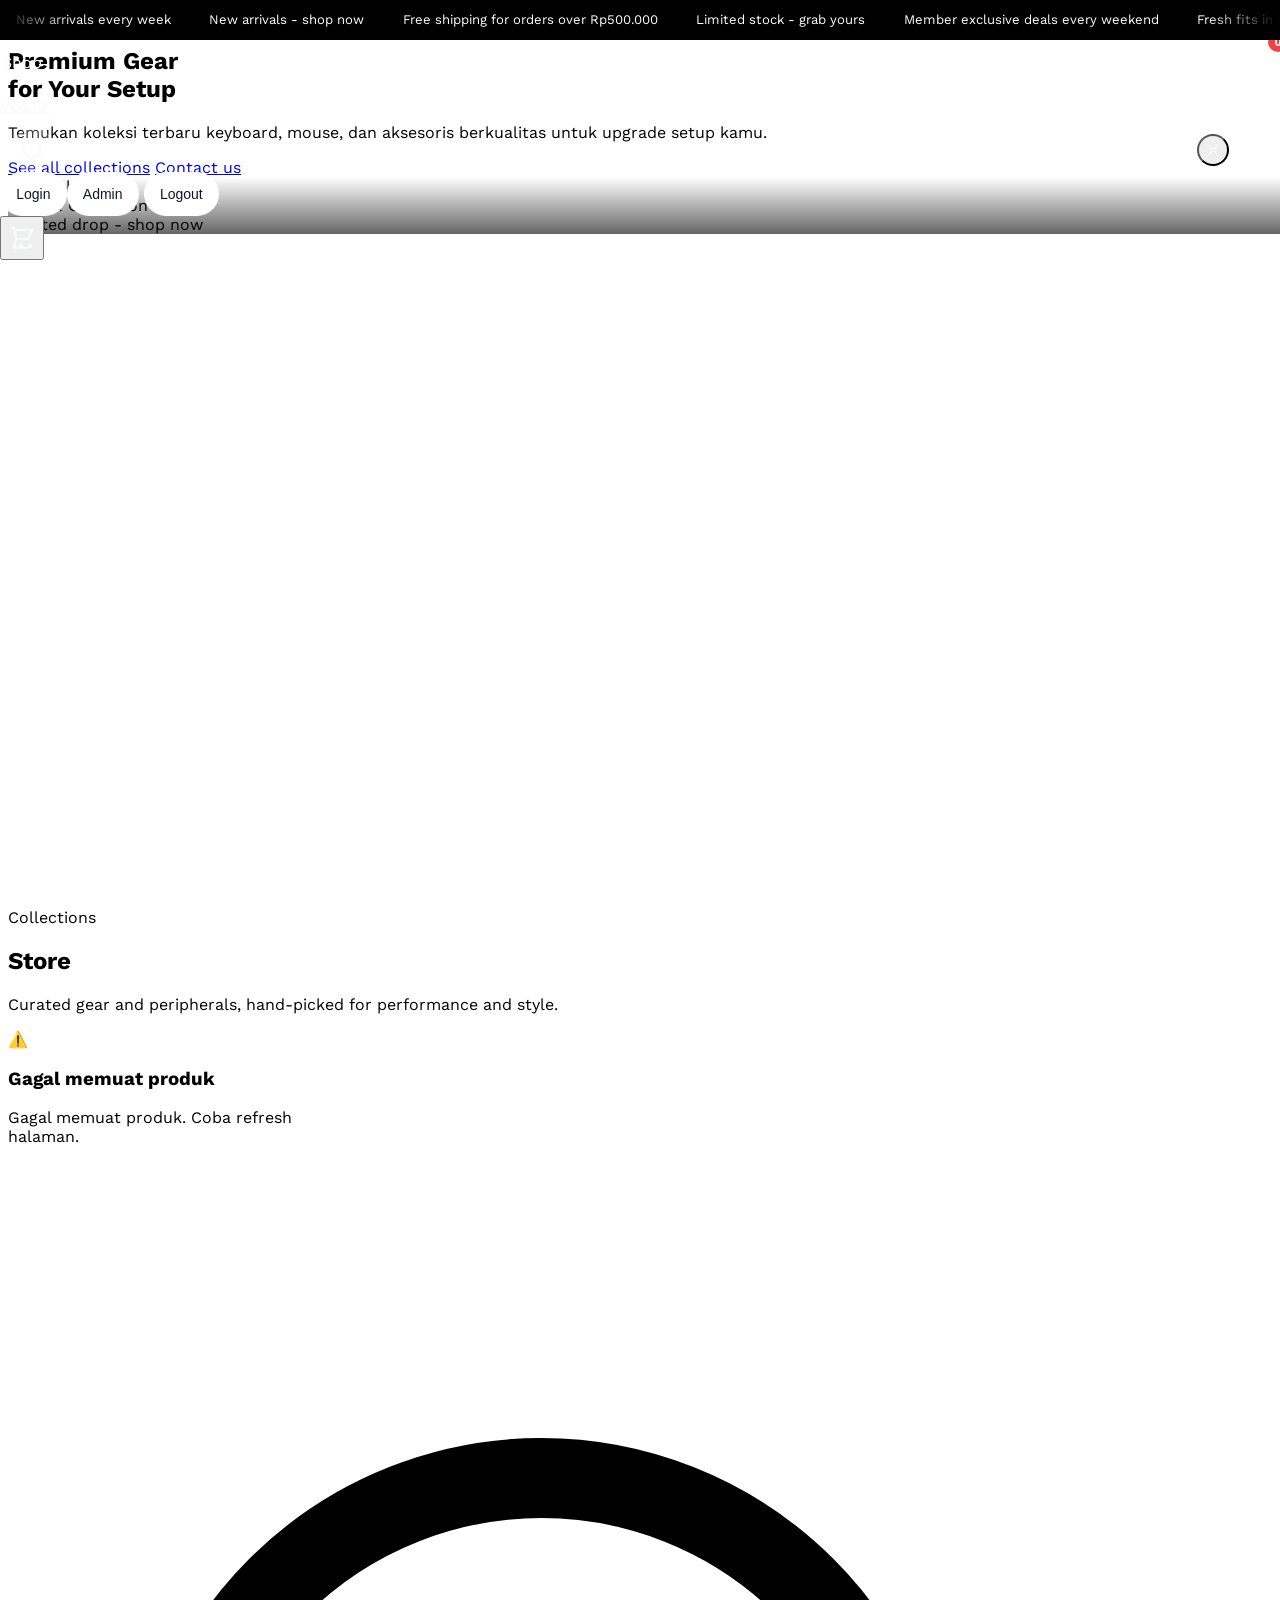
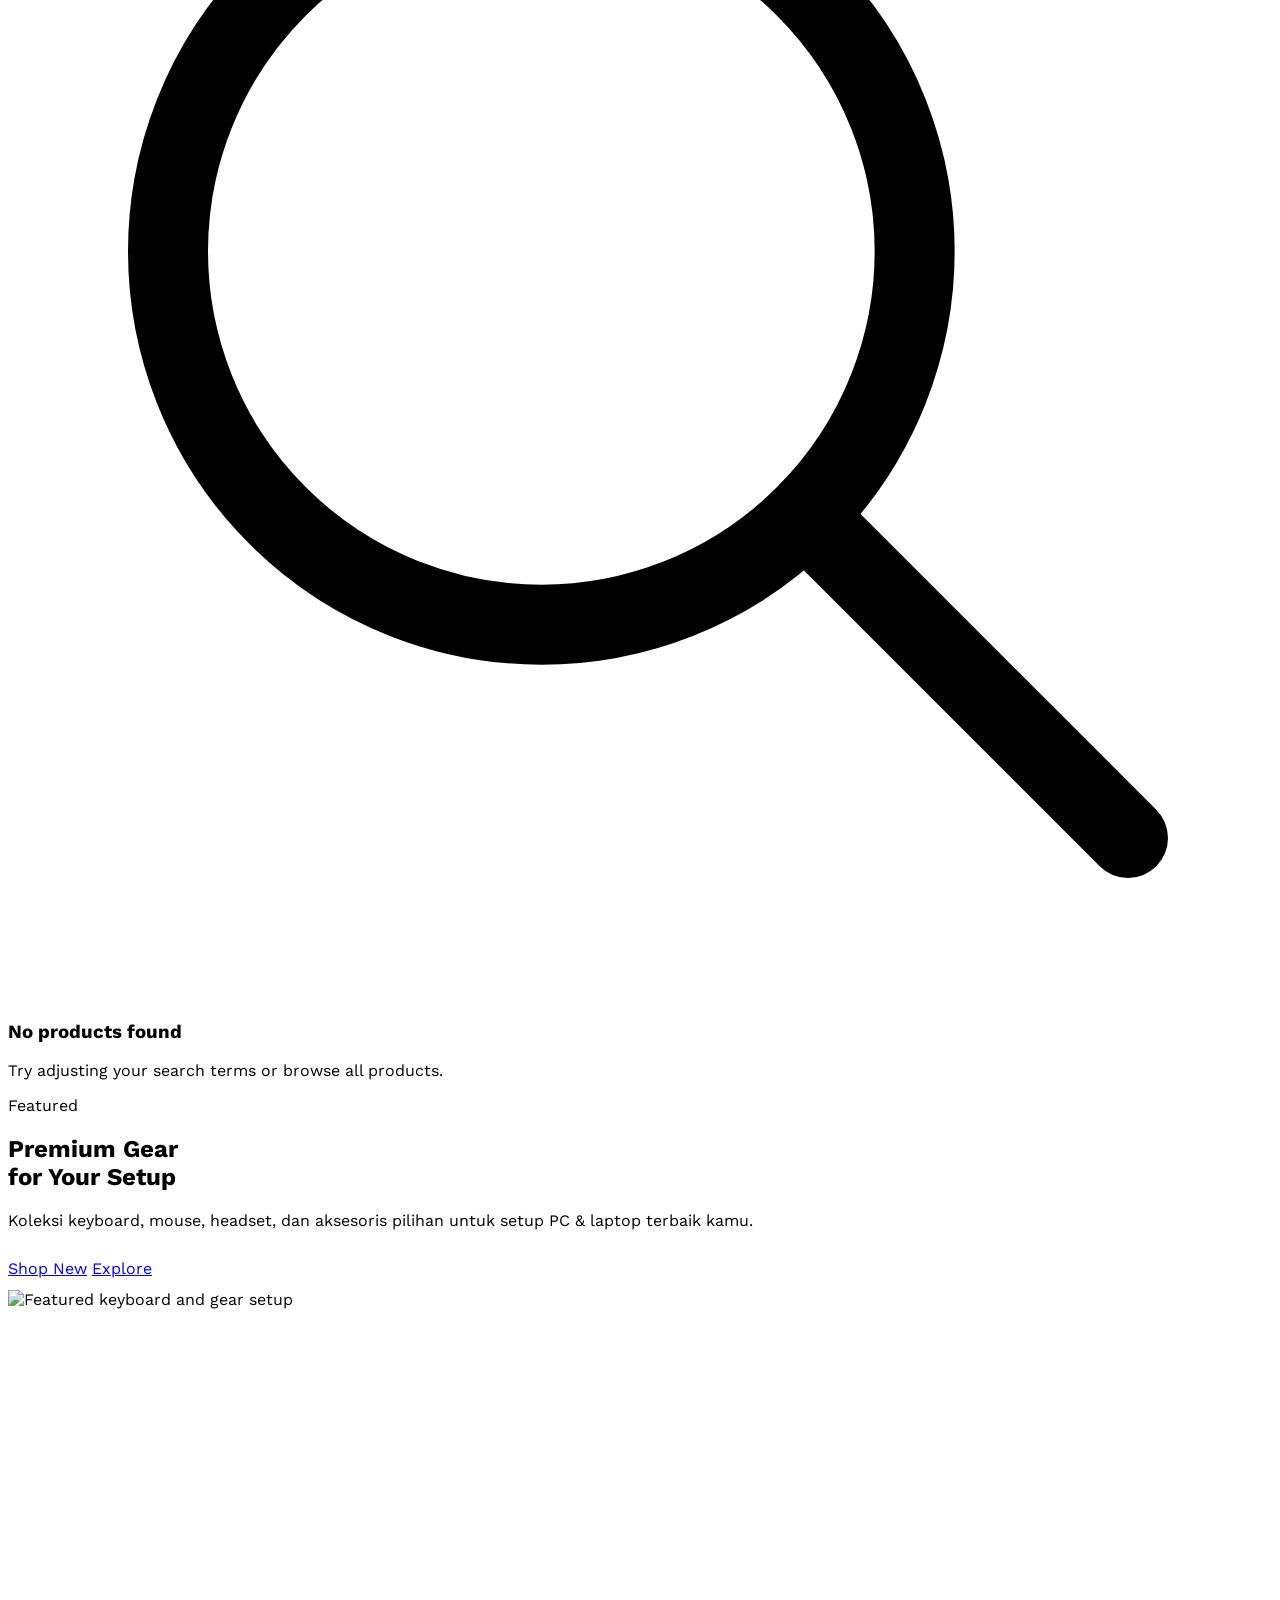
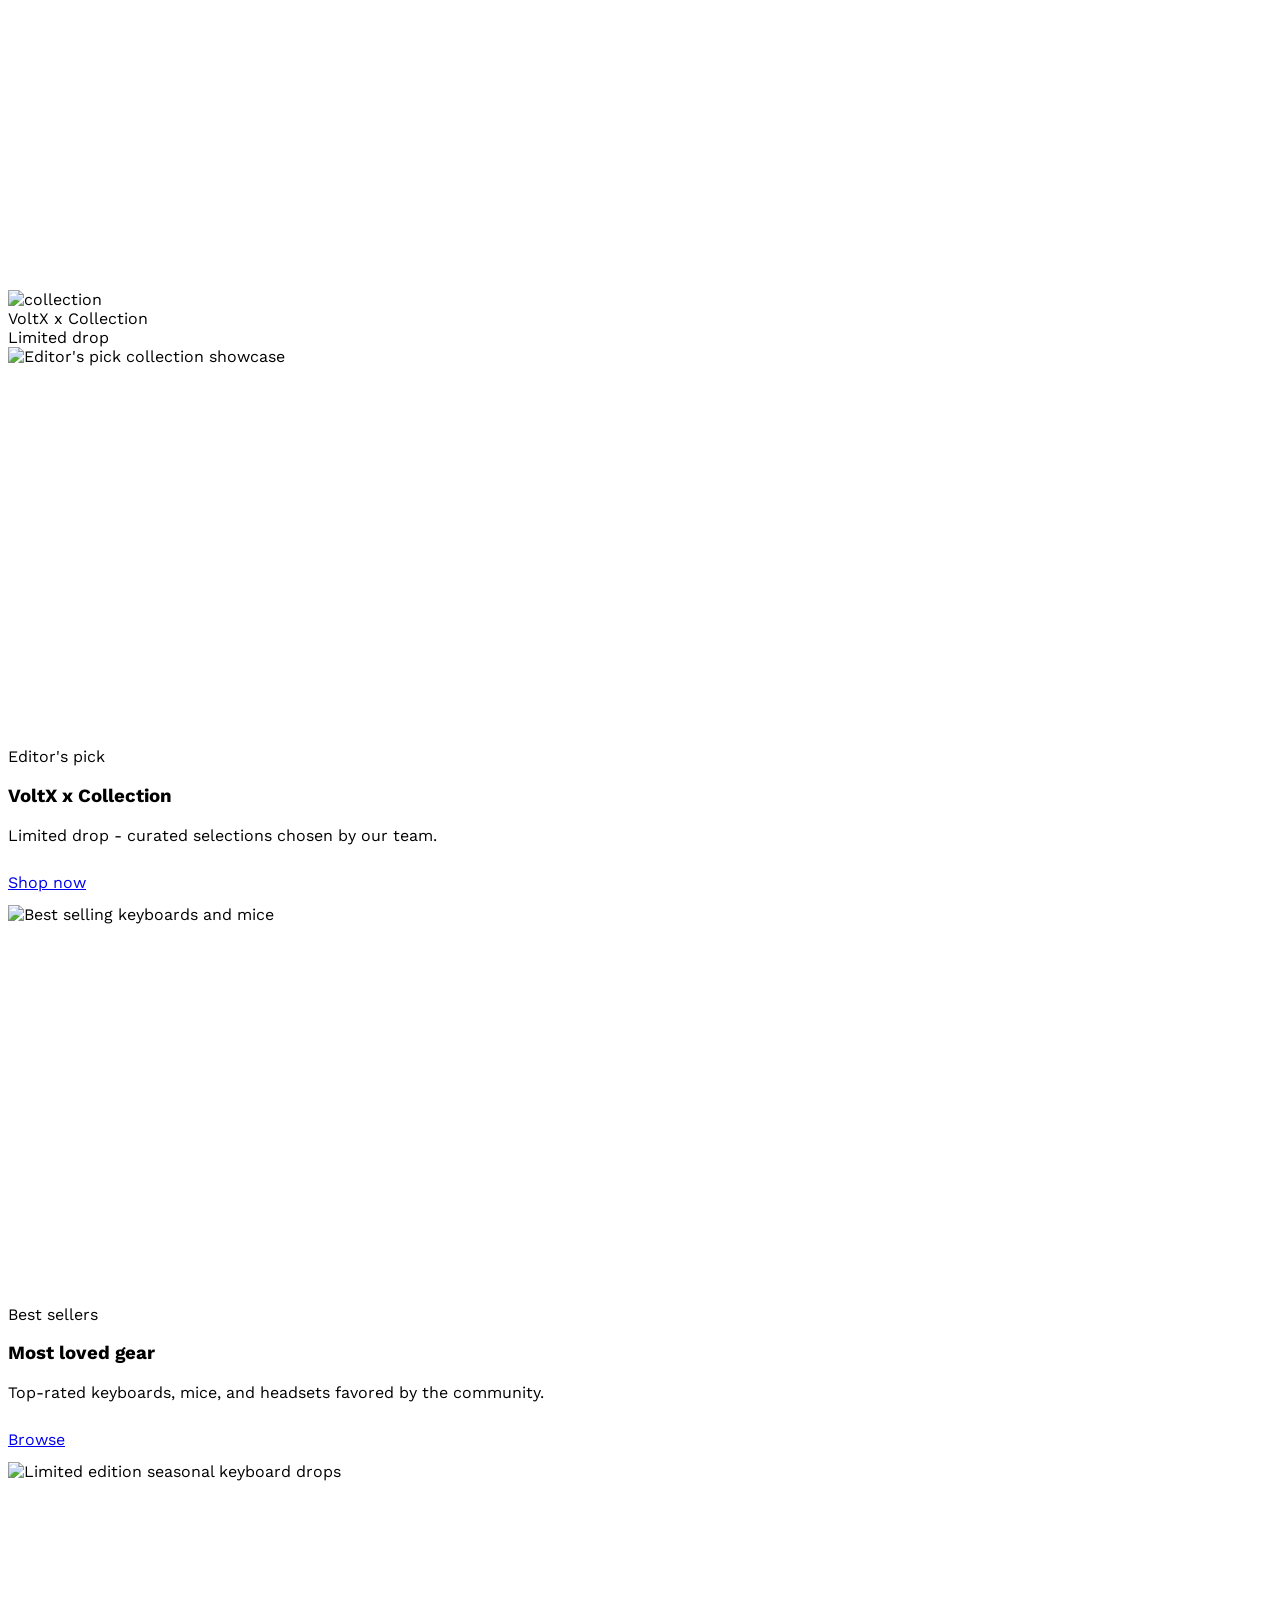
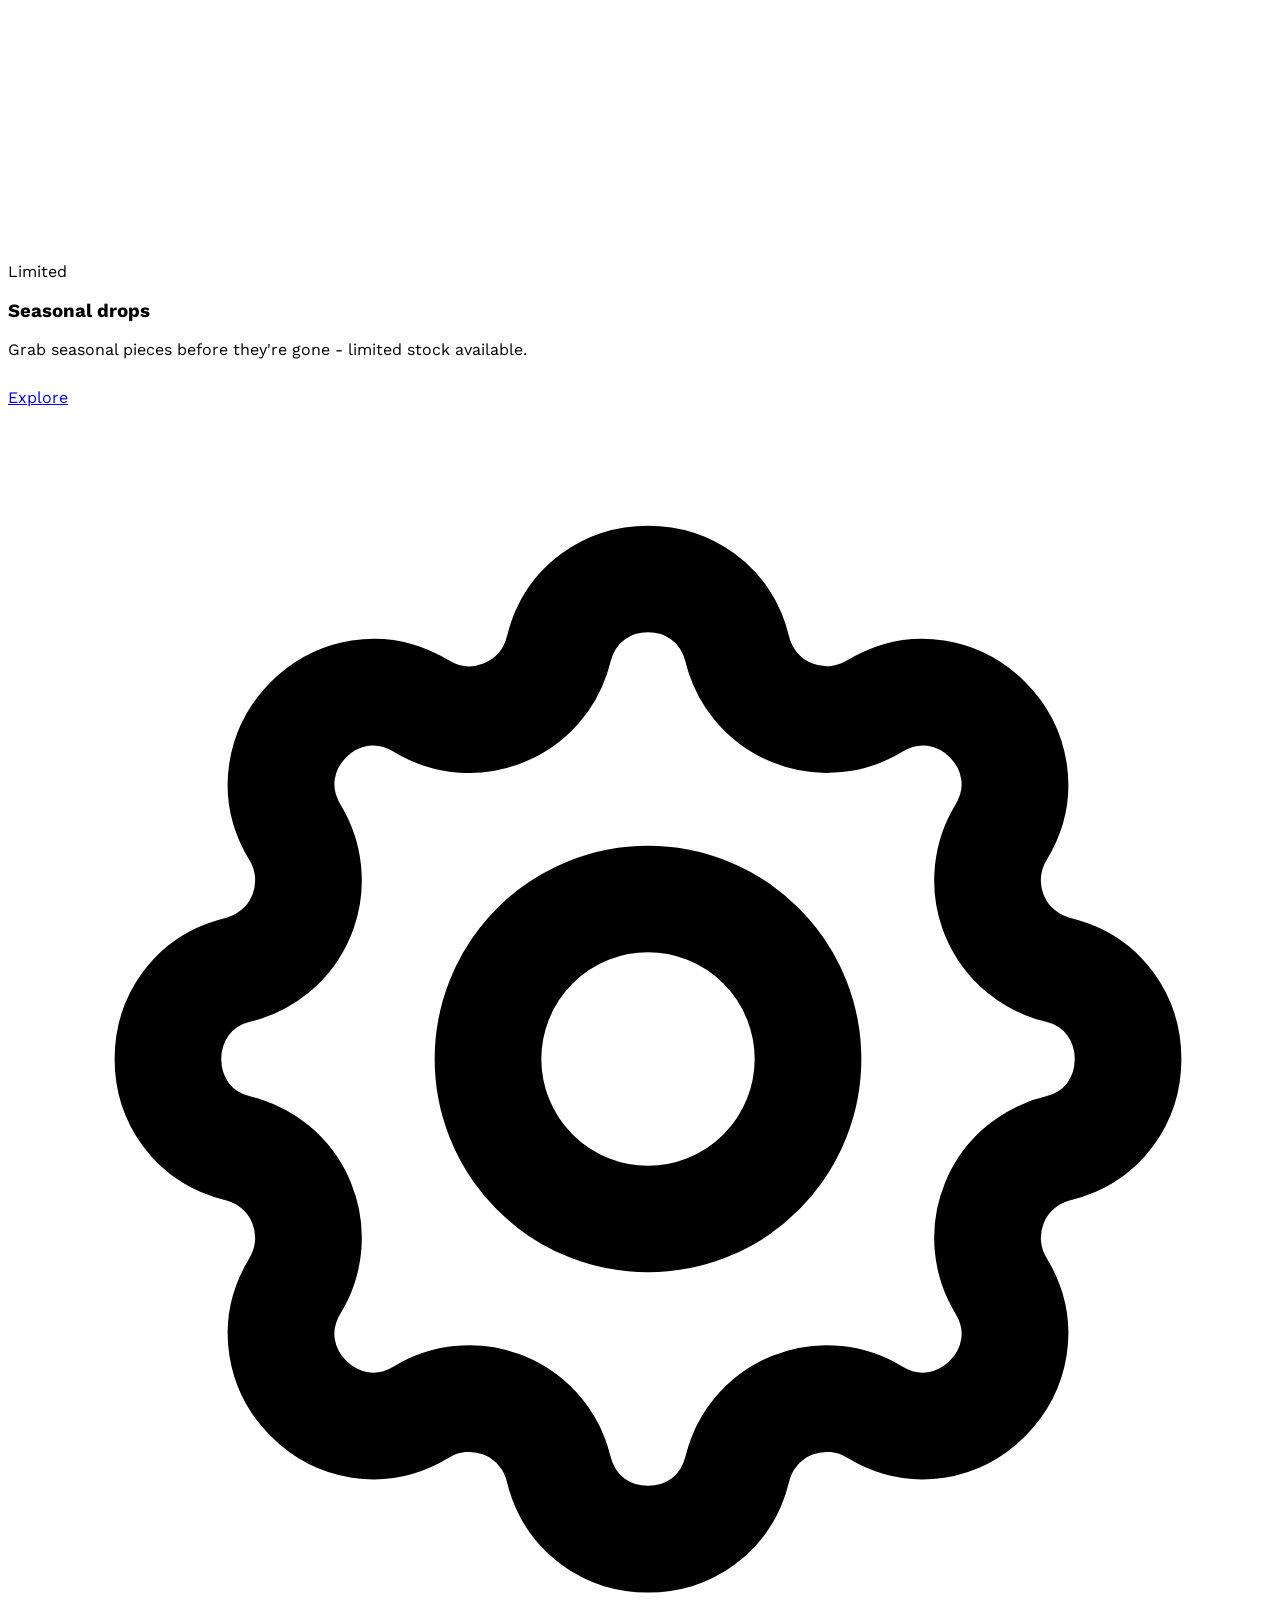
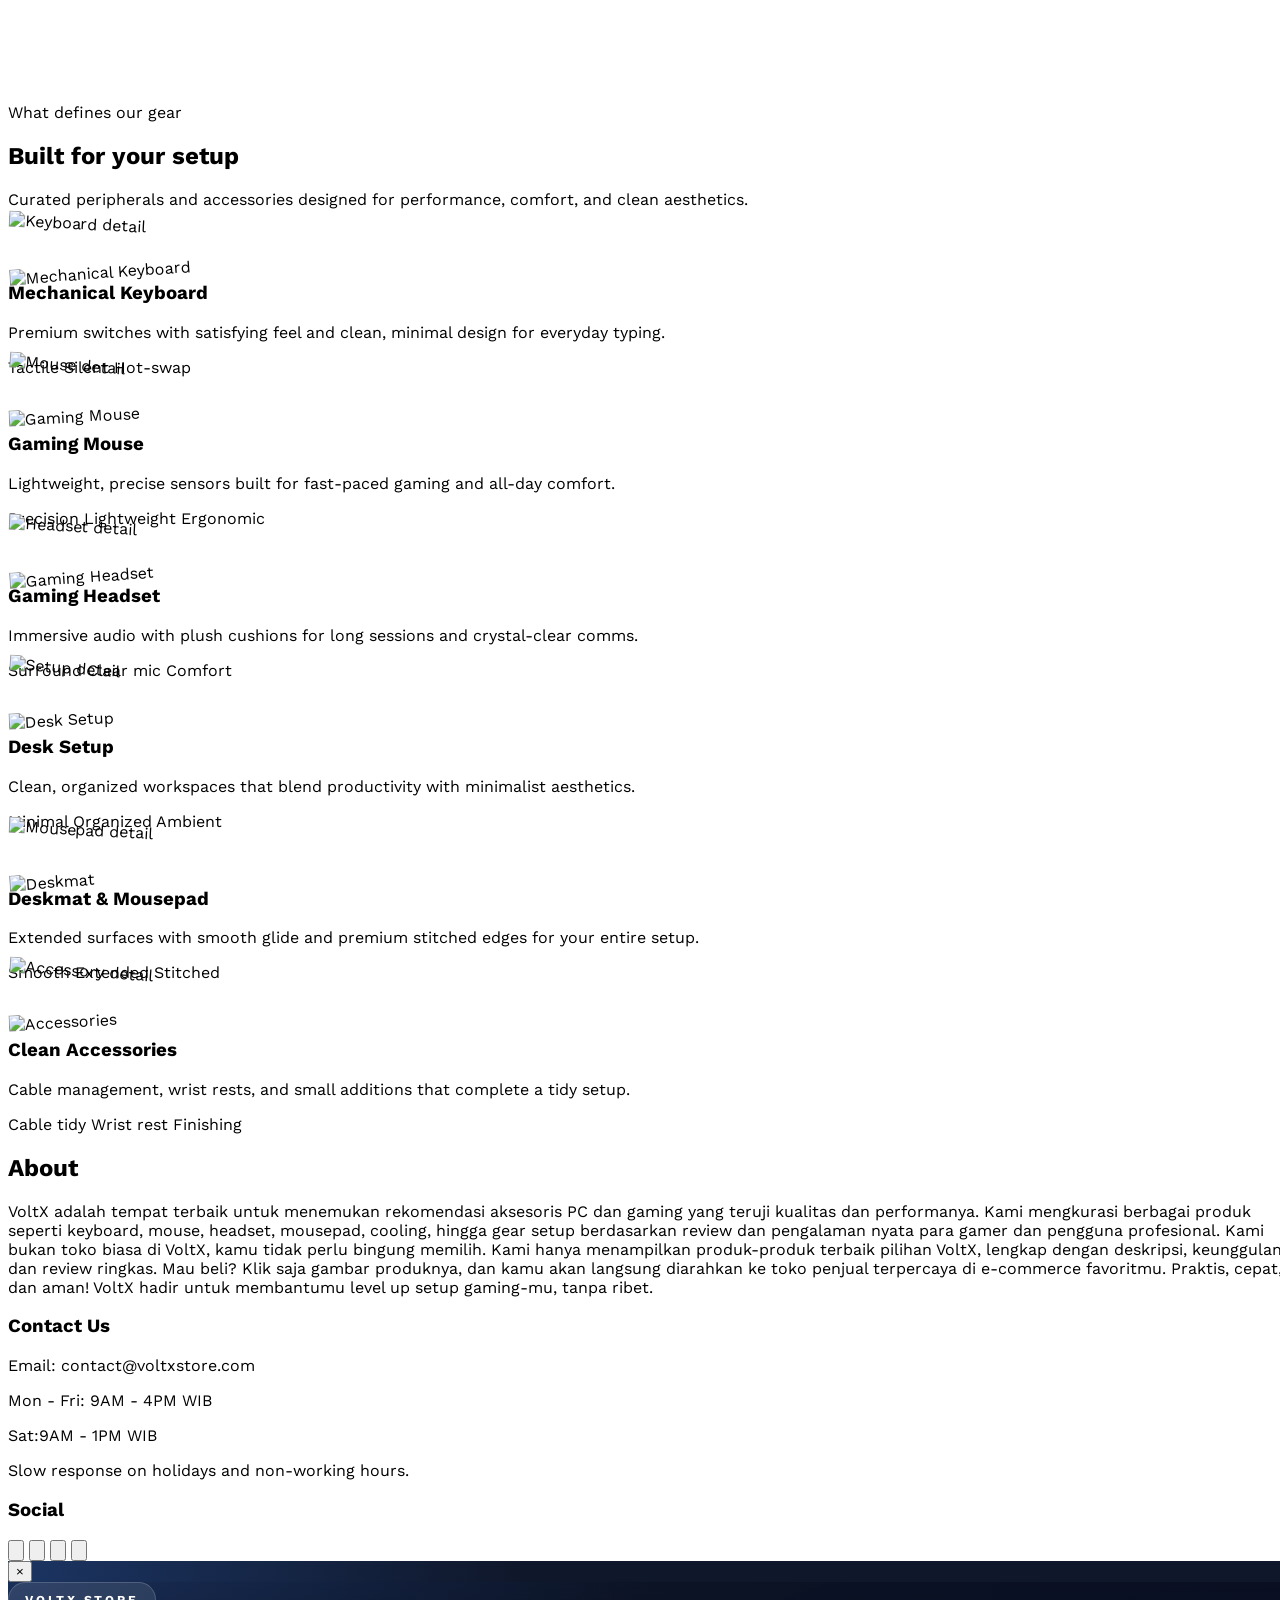
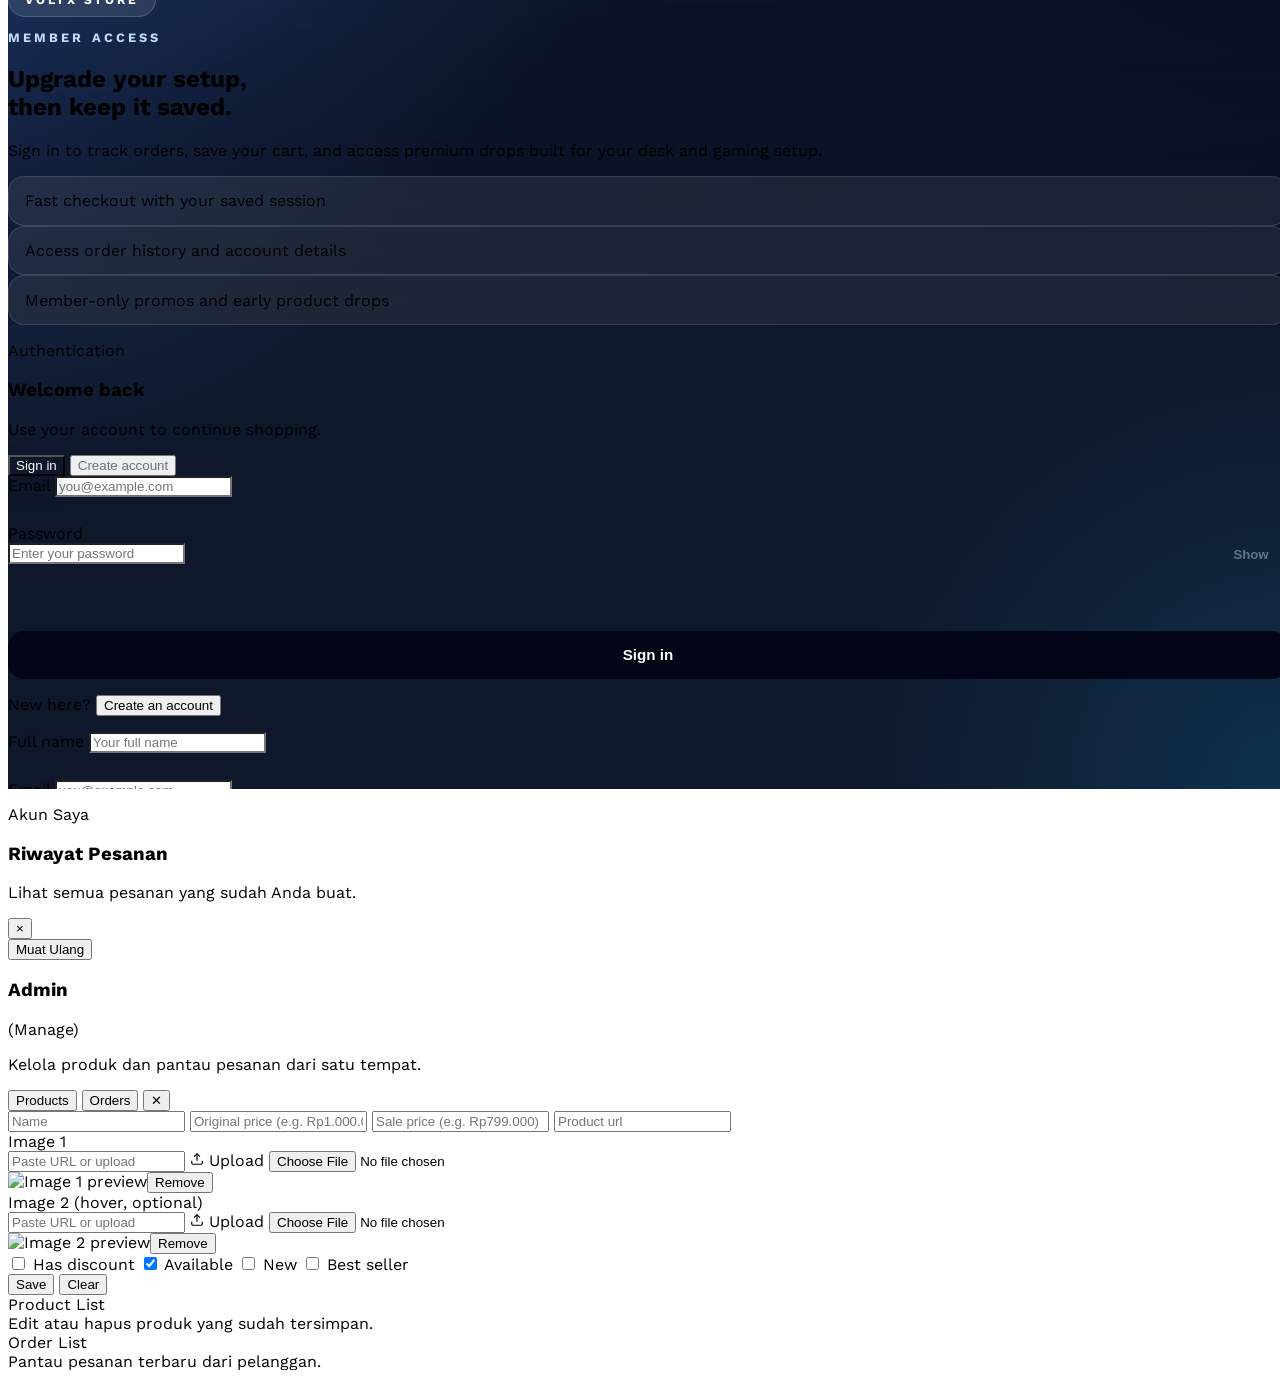
==== commit 6d01e1ca: "fix: product error handling with retry, optimize images, fix email, update banner, touch targets" ====
--- a/index.html
+++ b/index.html
@@ -20,7 +20,7 @@
     <div class="marquee-bar" aria-hidden="false">
         <div class="marquee-inner" aria-hidden="true">
             <div class="marquee-group">
-                <span>Black friday sale 50% off</span>
+                <span>New arrivals every week</span>
                 <span>New arrivals - shop now</span>
                 <span>Free shipping for orders over Rp500.000</span>
                 <span>Limited stock - grab yours</span>
@@ -33,7 +33,7 @@
             </div>
             <!-- duplicate group for seamless looping -->
             <div class="marquee-group" aria-hidden="true">
-                <span>Black friday sale 50% off</span>
+                <span>New arrivals every week</span>
                 <span>New arrivals - shop now</span>
                 <span>Free shipping for orders over Rp500.000</span>
                 <span>Limited stock - grab yours</span>
@@ -229,7 +229,7 @@
                 </div>
             </div>
             <div class="relative hidden lg:block" data-aos="fade-left" data-aos-duration="1000">
-                <img src="https://images.unsplash.com/photo-1600881217197-068e1d79ffb8?q=80&w=1600&auto=format&fit=crop" alt="Featured gear" class="mobile-safe-media absolute inset-0 w-full h-full max-w-full object-cover">
+                <img src="https://images.unsplash.com/photo-1600881217197-068e1d79ffb8?q=80&w=800&auto=format&fit=crop" alt="Featured keyboard and gear setup" class="mobile-safe-media absolute inset-0 w-full h-full max-w-full object-cover" loading="lazy" width="800" height="600">
                 <div class="absolute bottom-6 left-6 bg-white bg-opacity-90 backdrop-blur-sm px-4 py-3 rounded-lg">
                     <div class="flex items-center gap-3">
                         <img src="https://plus.unsplash.com/premium_photo-1761316008887-673d53bed151?q=80&w=200&auto=format&fit=crop" class="mobile-safe-media w-12 h-12 max-w-full object-cover rounded" alt="collection">
@@ -248,40 +248,40 @@
         <div class="container mx-auto px-6">
             <div class="flex flex-col md:flex-row gap-6">
                 <div data-aos="fade-up" data-aos-delay="0" class="relative rounded-lg overflow-hidden shadow-lg md:flex-1">
-                    <img src="https://images.unsplash.com/photo-1612287230202-1ff1d85d1bdf?q=80&w=1200&auto=format&fit=crop" alt="editors-pick" class="mobile-safe-media w-full h-56 max-w-full object-cover">
+                    <img src="https://images.unsplash.com/photo-1612287230202-1ff1d85d1bdf?q=80&w=600&auto=format&fit=crop" alt="Editor's pick collection showcase" class="mobile-safe-media w-full h-56 max-w-full object-cover" loading="lazy" width="600" height="400">
                     <div class="absolute inset-0 bg-black bg-opacity-30"></div>
                     <div class="absolute left-6 bottom-6 text-white">
                         <div class="text-xs uppercase bg-white bg-opacity-10 px-2 py-1 rounded-full mb-2">Editor's pick</div>
                         <h3 class="text-lg font-bold">VoltX x Collection</h3>
                         <p class="text-sm mt-1 max-w-xs">Limited drop - curated selections chosen by our team.</p>
                         <div class="mt-3">
-                            <a href="#Store" class="feature-cta inline-flex bg-white text-black px-4 py-2 rounded-full text-sm font-semibold">Shop now</a>
+                            <a href="#Store" class="feature-cta inline-flex bg-white text-black px-4 py-2 rounded-full text-sm font-semibold min-h-[44px] items-center">Shop now</a>
                         </div>
                     </div>
                 </div>
 
                 <div data-aos="fade-up" data-aos-delay="150" class="relative rounded-lg overflow-hidden shadow-lg md:flex-1">
-                    <img src="https://images.unsplash.com/photo-1593152167544-085d3b9c4938?q=80&w=1200&auto=format&fit=crop" alt="best-sellers" class="mobile-safe-media w-full h-56 max-w-full object-cover">
+                    <img src="https://images.unsplash.com/photo-1593152167544-085d3b9c4938?q=80&w=600&auto=format&fit=crop" alt="Best selling keyboards and mice" class="mobile-safe-media w-full h-56 max-w-full object-cover" loading="lazy" width="600" height="400">
                     <div class="absolute inset-0 bg-gradient-to-t from-black via-transparent"></div>
                     <div class="absolute left-6 bottom-6 text-white">
                         <div class="text-xs uppercase bg-white bg-opacity-10 px-2 py-1 rounded-full mb-2">Best sellers</div>
                         <h3 class="text-lg font-bold">Most loved gear</h3>
                         <p class="text-sm mt-1 max-w-xs">Top-rated keyboards, mice, and headsets favored by the community.</p>
                         <div class="mt-3">
-                            <a href="#Store" class="feature-cta inline-flex bg-white text-black px-4 py-2 rounded-full text-sm font-semibold">Browse</a>
+                            <a href="#Store" class="feature-cta inline-flex bg-white text-black px-4 py-2 rounded-full text-sm font-semibold min-h-[44px] items-center">Browse</a>
                         </div>
                     </div>
                 </div>
 
                 <div data-aos="fade-up" data-aos-delay="300" class="relative rounded-lg overflow-hidden shadow-lg md:flex-1">
-                    <img src="https://images.unsplash.com/photo-1618384887929-16ec33fab9ef?q=80&w=1200&auto=format&fit=crop" alt="limited" class="mobile-safe-media w-full h-56 max-w-full object-cover">
+                    <img src="https://images.unsplash.com/photo-1618384887929-16ec33fab9ef?q=80&w=600&auto=format&fit=crop" alt="Limited edition seasonal keyboard drops" class="mobile-safe-media w-full h-56 max-w-full object-cover" loading="lazy" width="600" height="400">
                     <div class="absolute inset-0 bg-black bg-opacity-25"></div>
                     <div class="absolute left-6 bottom-6 text-white">
                         <div class="text-xs uppercase bg-white bg-opacity-10 px-2 py-1 rounded-full mb-2">Limited</div>
                         <h3 class="text-lg font-bold">Seasonal drops</h3>
                         <p class="text-sm mt-1 max-w-xs">Grab seasonal pieces before they're gone - limited stock available.</p>
                         <div class="mt-3">
-                            <a href="#Store" class="feature-cta inline-flex bg-white text-black px-4 py-2 rounded-full text-sm font-semibold">Explore</a>
+                            <a href="#Store" class="feature-cta inline-flex bg-white text-black px-4 py-2 rounded-full text-sm font-semibold min-h-[44px] items-center">Explore</a>
                         </div>
                     </div>
                 </div>
@@ -439,7 +439,7 @@
                     <div class="px-3 md:px-0">
                         <h3 class="font-bold text-white">Contact Us</h3>
                         <p class="py-1 text-white">
-                            Email: info@voltx-store.vercel.app
+                            Email: contact@voltxstore.com
                         </p>
                         <p class="text-white">
                             Mon - Fri: 9AM - 4PM WIB
--- a/style.css
+++ b/style.css
@@ -4,6 +4,18 @@
 
 :root {
     --top-banner-height: 40px;
+}
+
+html {
+    scroll-behavior: smooth;
+    overflow-x: hidden;
+    overscroll-behavior: none;
+    /* Hide scrollbar — clean app-like feel */
+    scrollbar-width: none;
+}
+
+html::-webkit-scrollbar {
+    display: none;
 }
 
 html,
@@ -87,9 +99,7 @@
 }
 
 #Store {
-    min-height: 100vh;
-    min-height: 100dvh;
-    scroll-margin-top: calc(var(--top-banner-height) + 4.5rem);
+    scroll-margin-top: calc(var(--top-banner-height) + 1rem);
 }
 
 #products-container,
@@ -373,7 +383,8 @@
 }
 
 .account-body {
-    scrollbar-gutter: stable;
+    overflow-y: auto;
+    -webkit-overflow-scrolling: touch;
 }
 
 .admin-shell {
@@ -382,7 +393,8 @@
 }
 
 .admin-body {
-    scrollbar-gutter: stable;
+    overflow-y: auto;
+    -webkit-overflow-scrolling: touch;
 }
 
 @media (max-width: 768px) {
@@ -439,6 +451,8 @@
     color: #fff;
     overflow: hidden;
     overflow-x: clip;
+    clip-path: inset(0);
+    contain: paint;
     position: fixed;
     left: 0;
     right: 0;
@@ -710,15 +724,36 @@
     background: rgba(255, 255, 255, 0.26);
 }
 
-.mobile-menu-toggle,
+/* FIX Bug #2 & #3: Split selectors so mobile-menu-toggle is visible on mobile
+   and mobile-nav-menu can be shown/hidden by JS removing/adding the .hidden class. */
+
+/* Mobile nav menu: hidden by default, shown by JS (removing .hidden class) */
 .mobile-nav-menu {
     display: none;
+}
+
+/* Mobile menu toggle: hidden on desktop (md+), visible on mobile via flex */
+@media (max-width: 767px) {
+    .mobile-menu-toggle {
+        display: flex;
+    }
+}
+
+@media (min-width: 768px) {
+    .mobile-menu-toggle {
+        display: none;
+    }
 }
 
 .mobile-nav-menu.hidden,
 .mobile-nav-search-clear.hidden,
 .mobile-nav-action.hidden {
     display: none !important;
+}
+
+/* FIX Bug #3: When JS removes .hidden, the menu must be visible */
+.mobile-nav-menu:not(.hidden) {
+    display: block;
 }
 
 .mobile-menu-toggle {
@@ -958,8 +993,9 @@
 }
 
 section[id] {
-    scroll-margin-top: calc(var(--top-banner-height) + 5.5rem);
-}
+    scroll-margin-top: calc(var(--top-banner-height) + 1rem);
+}
+
 
 @keyframes marquee-scroll {
     0% {
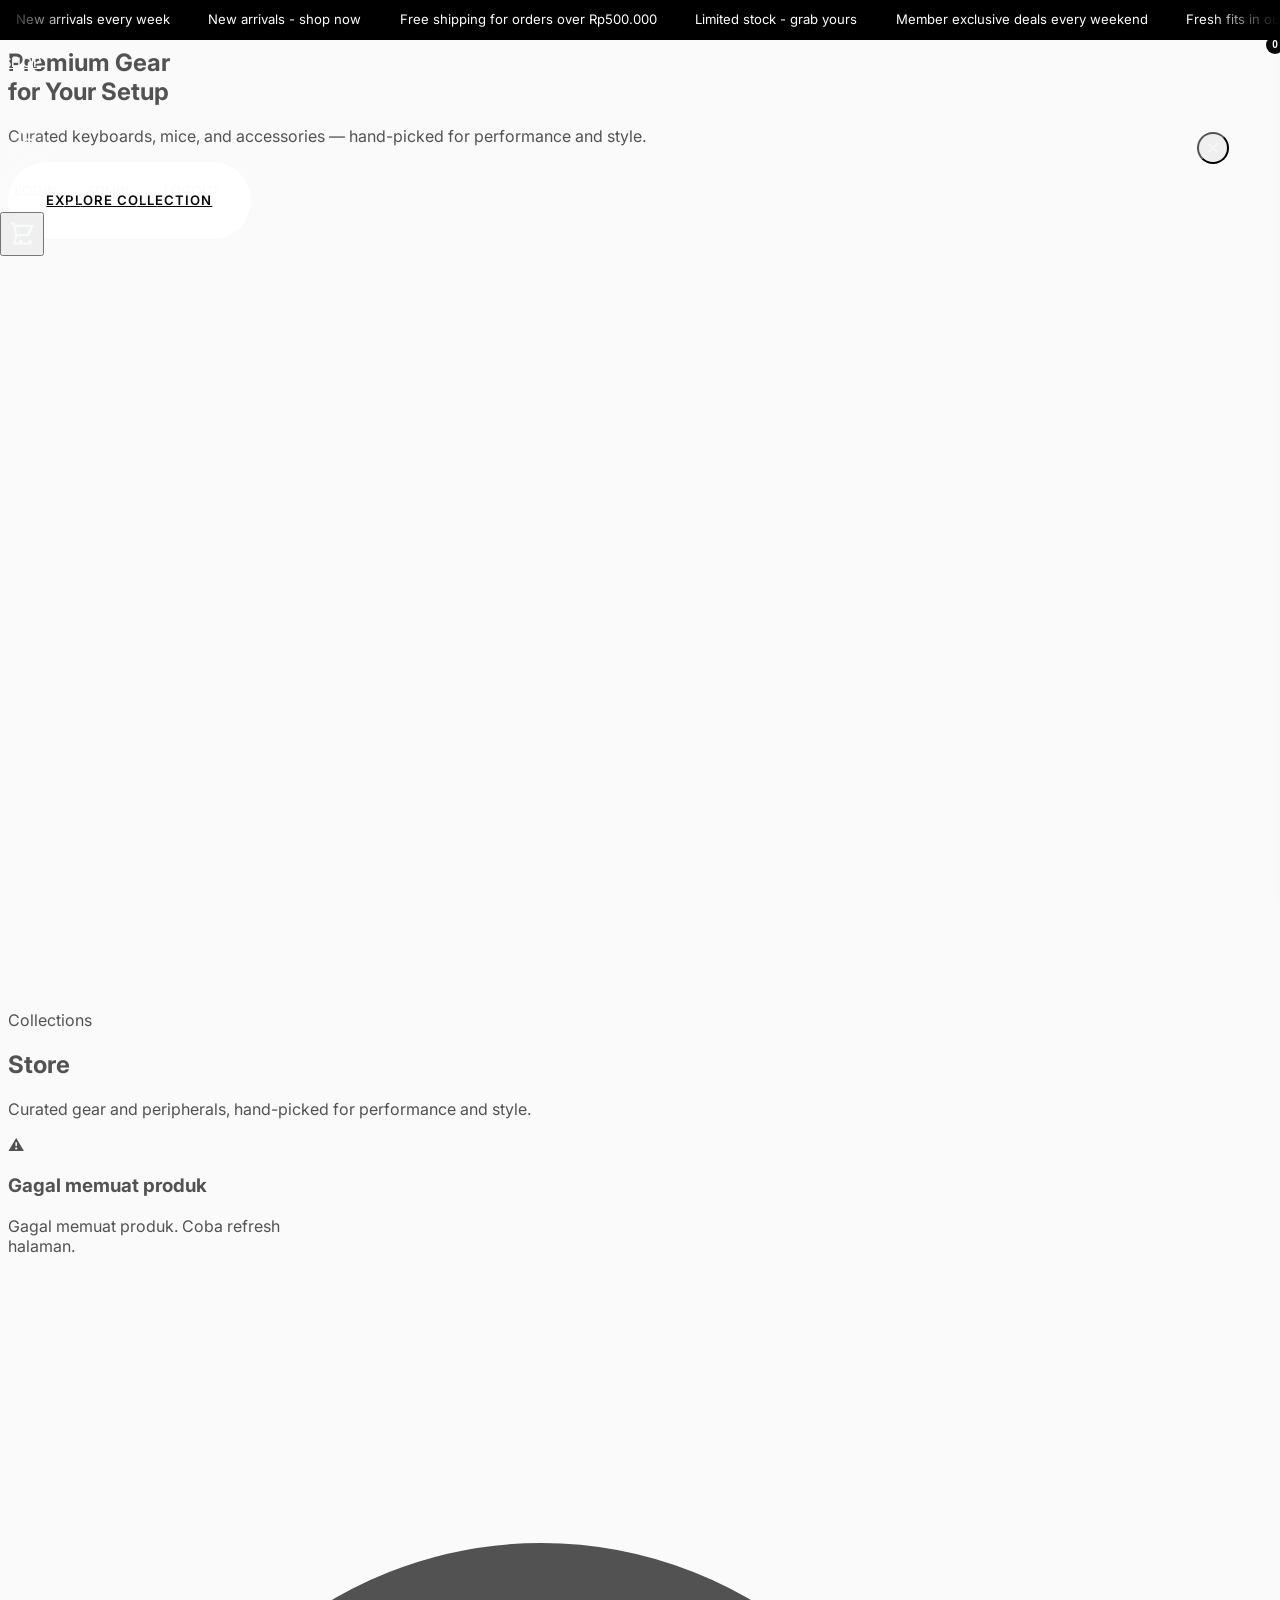
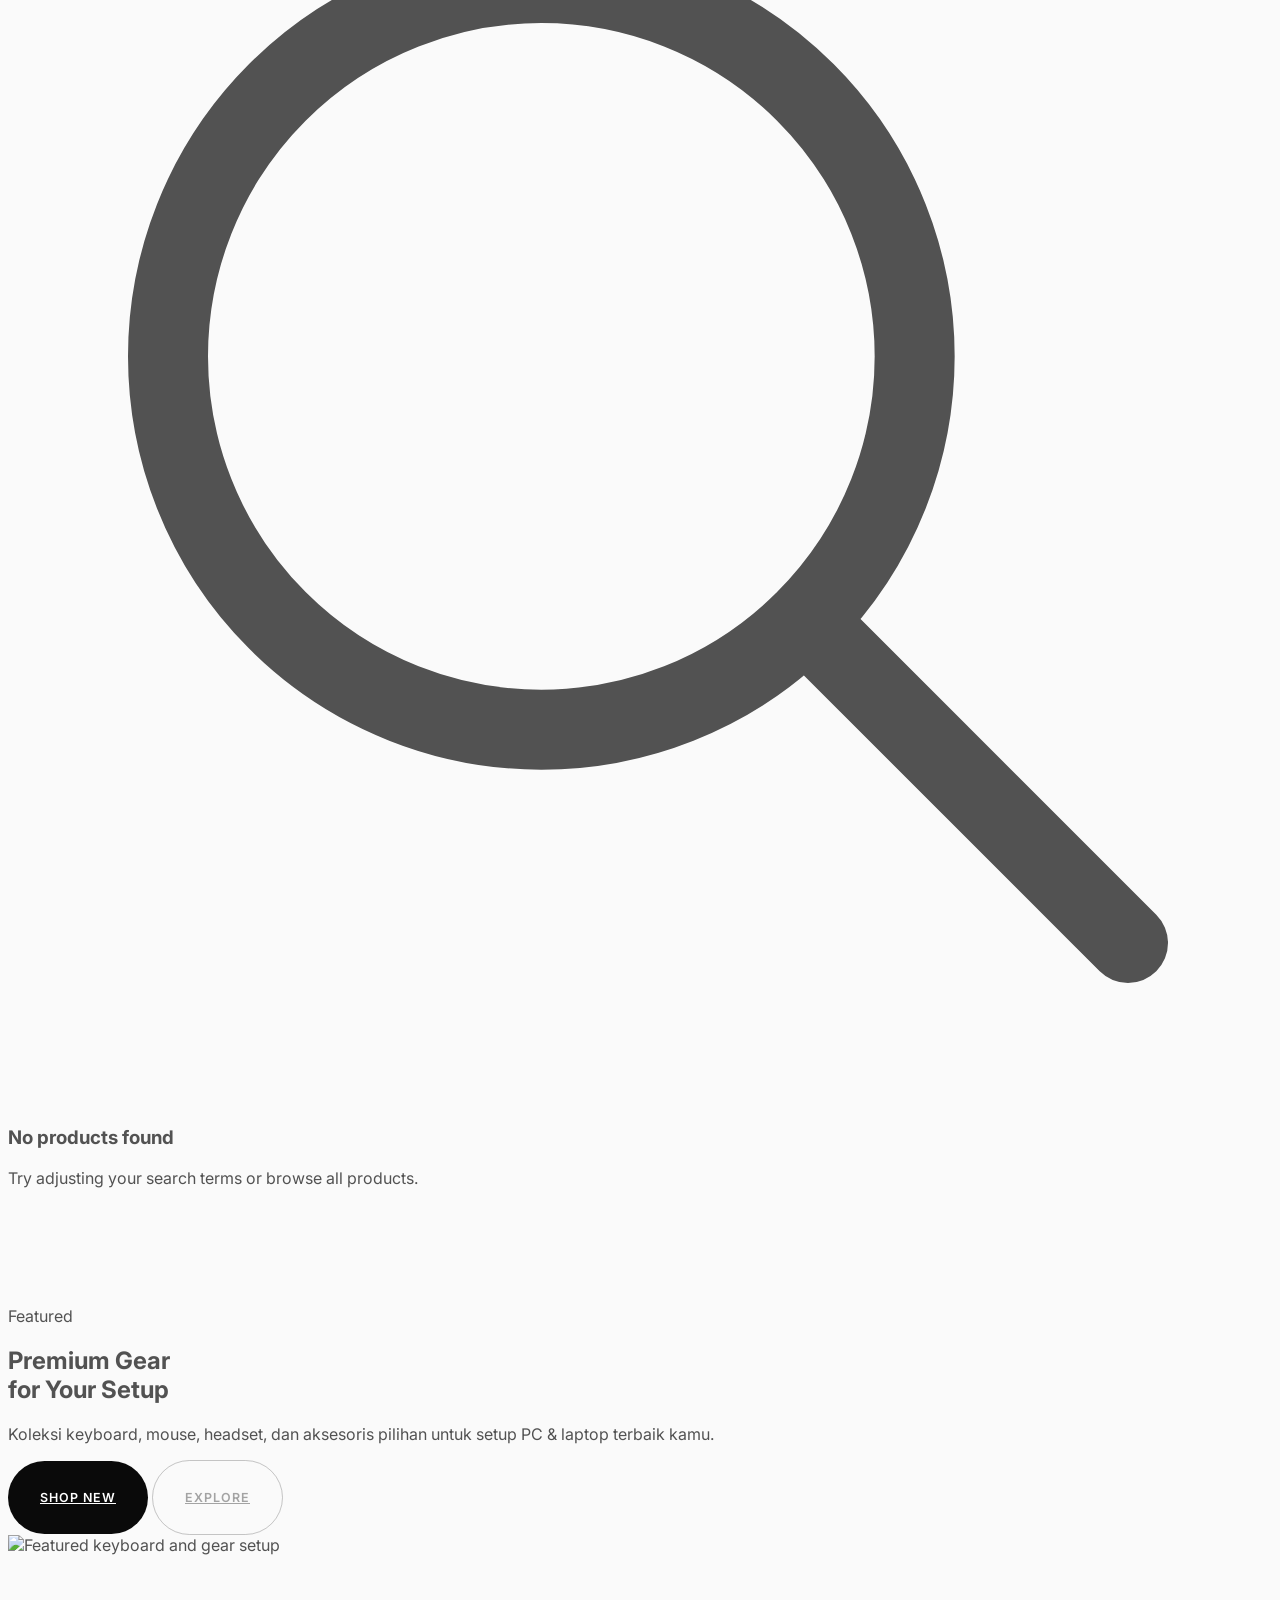
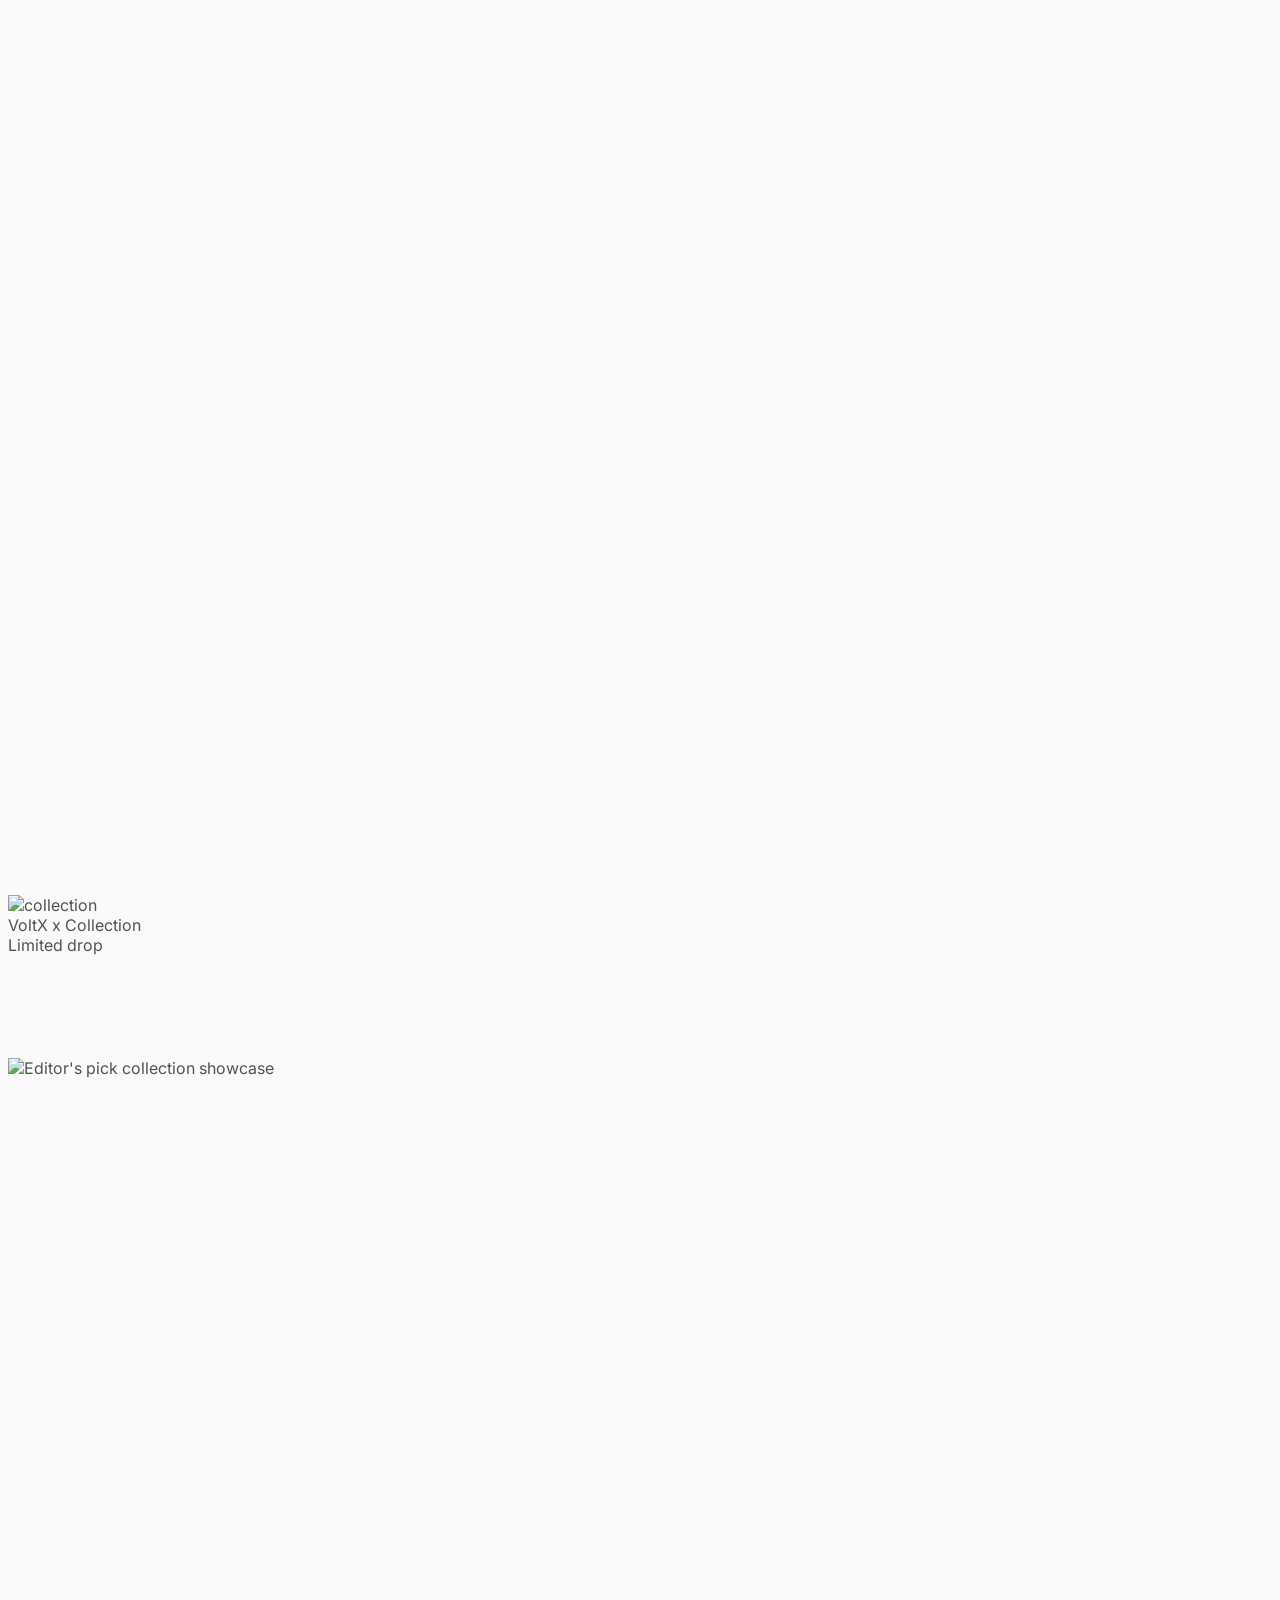
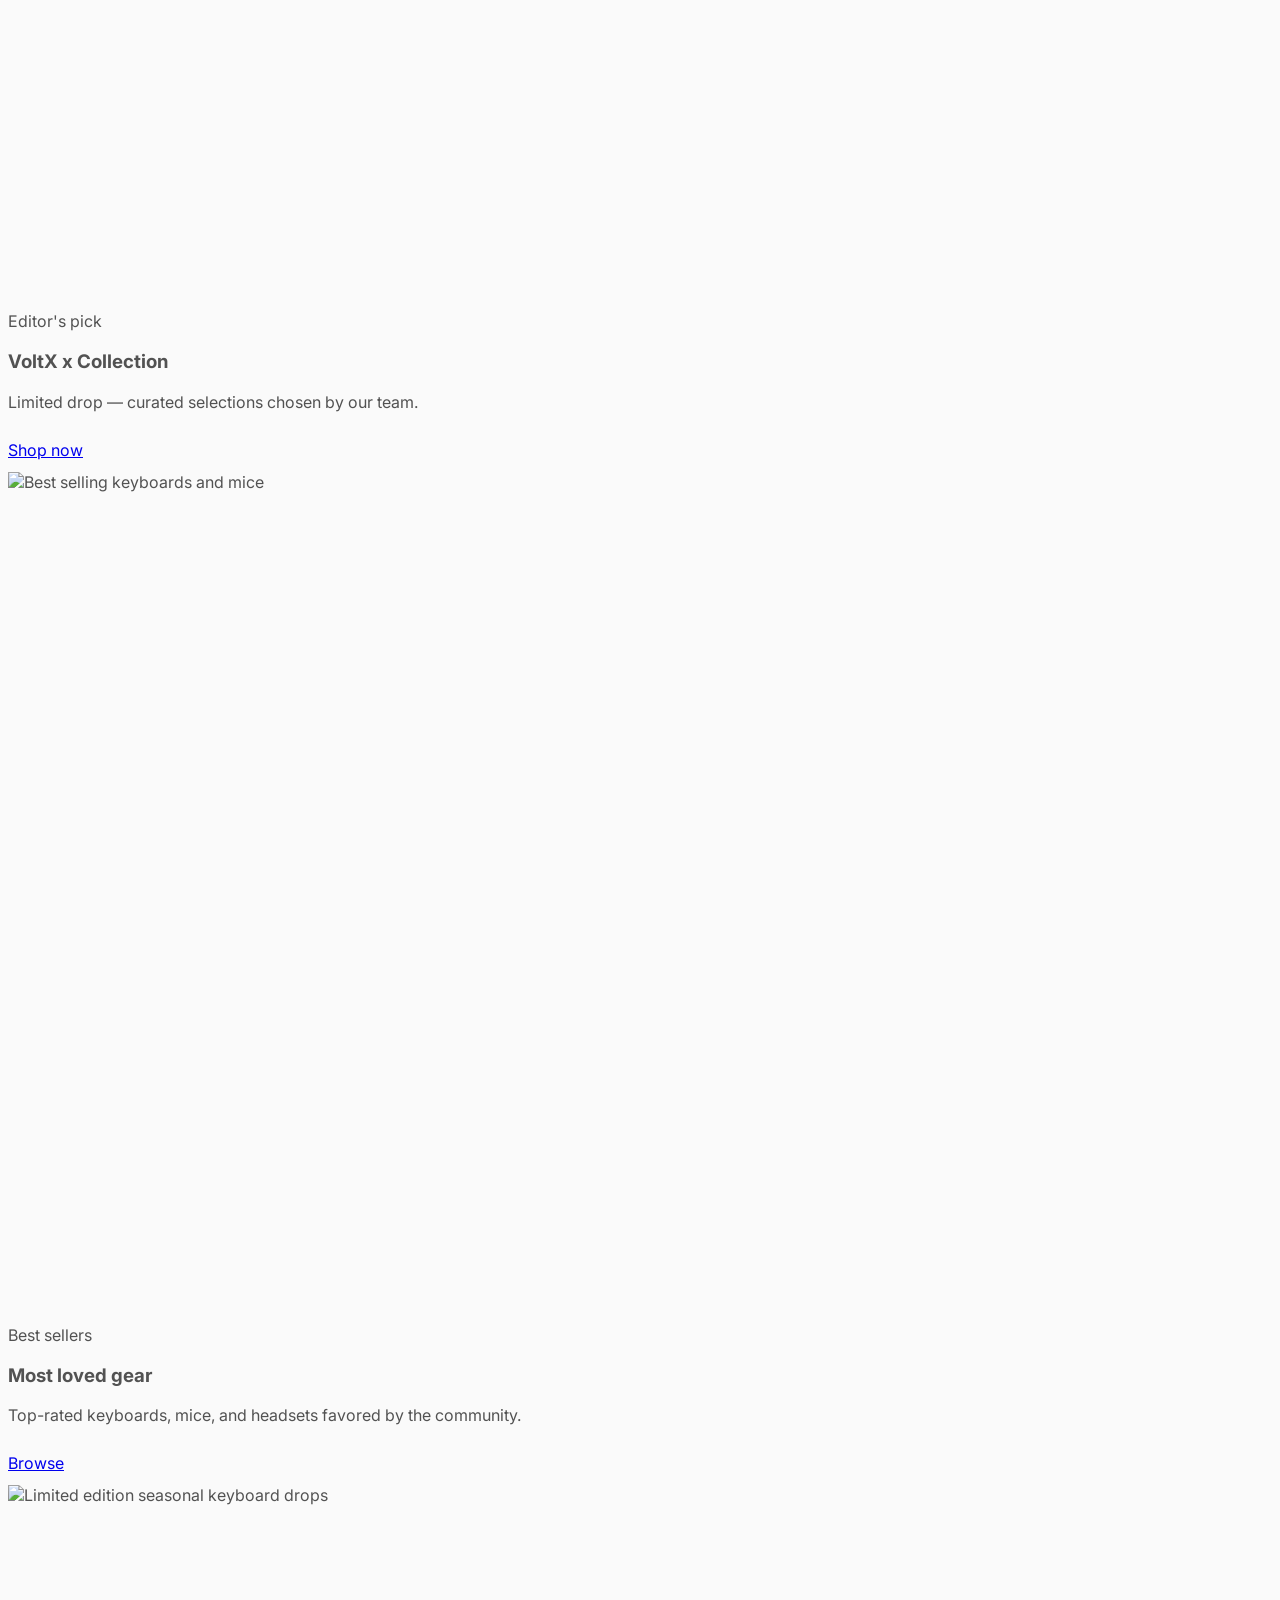
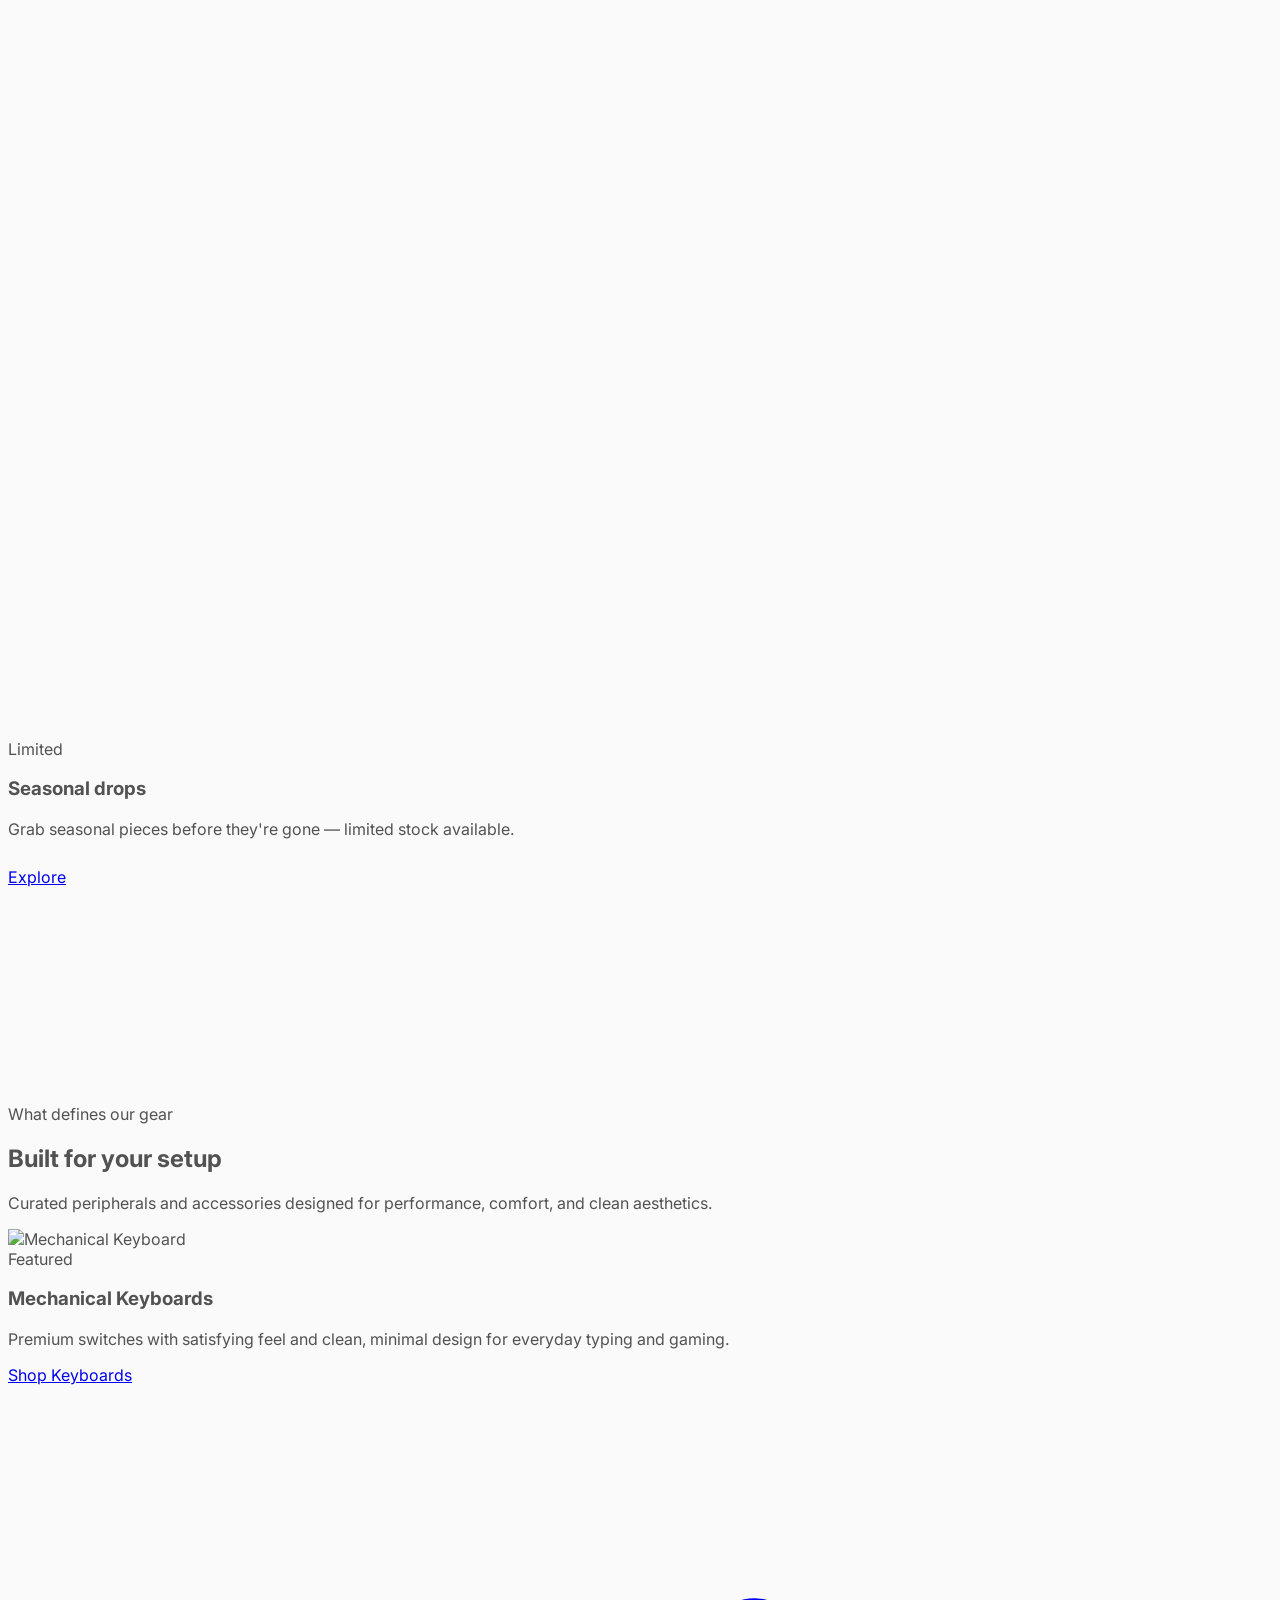
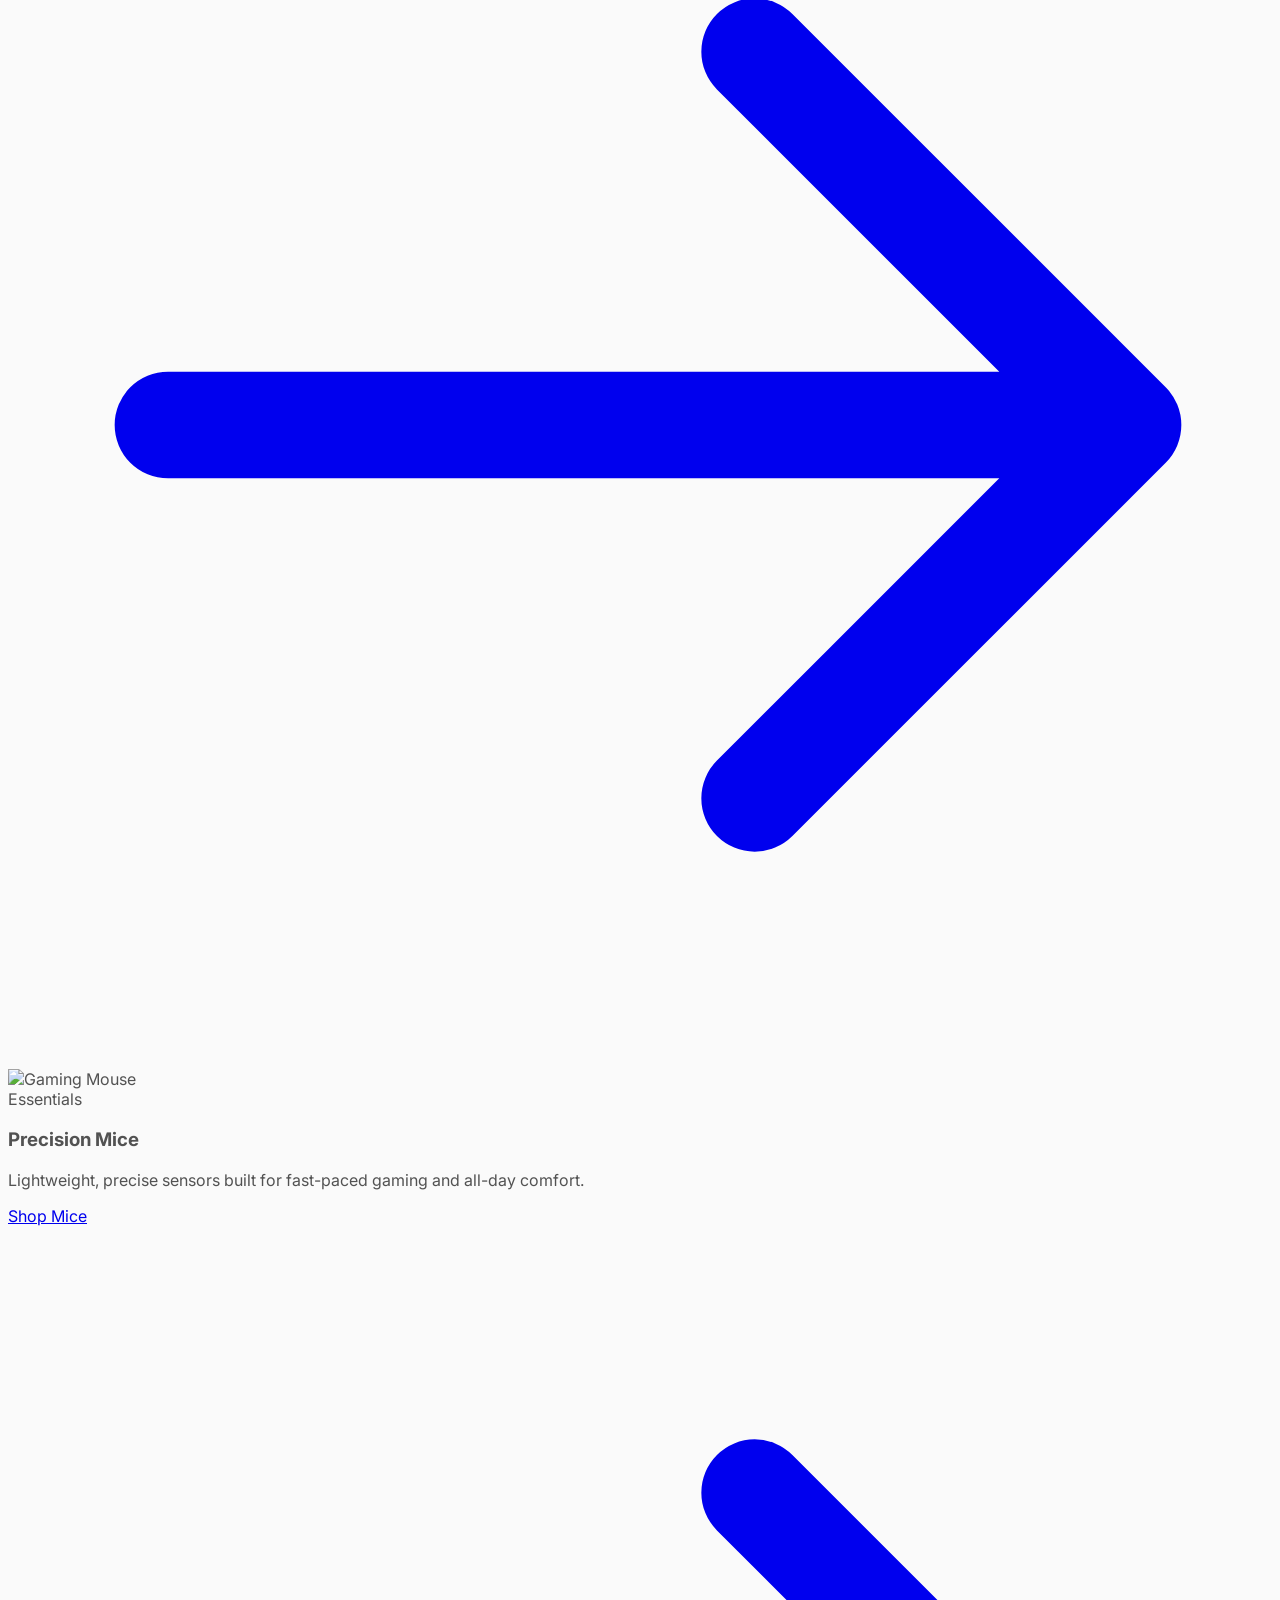
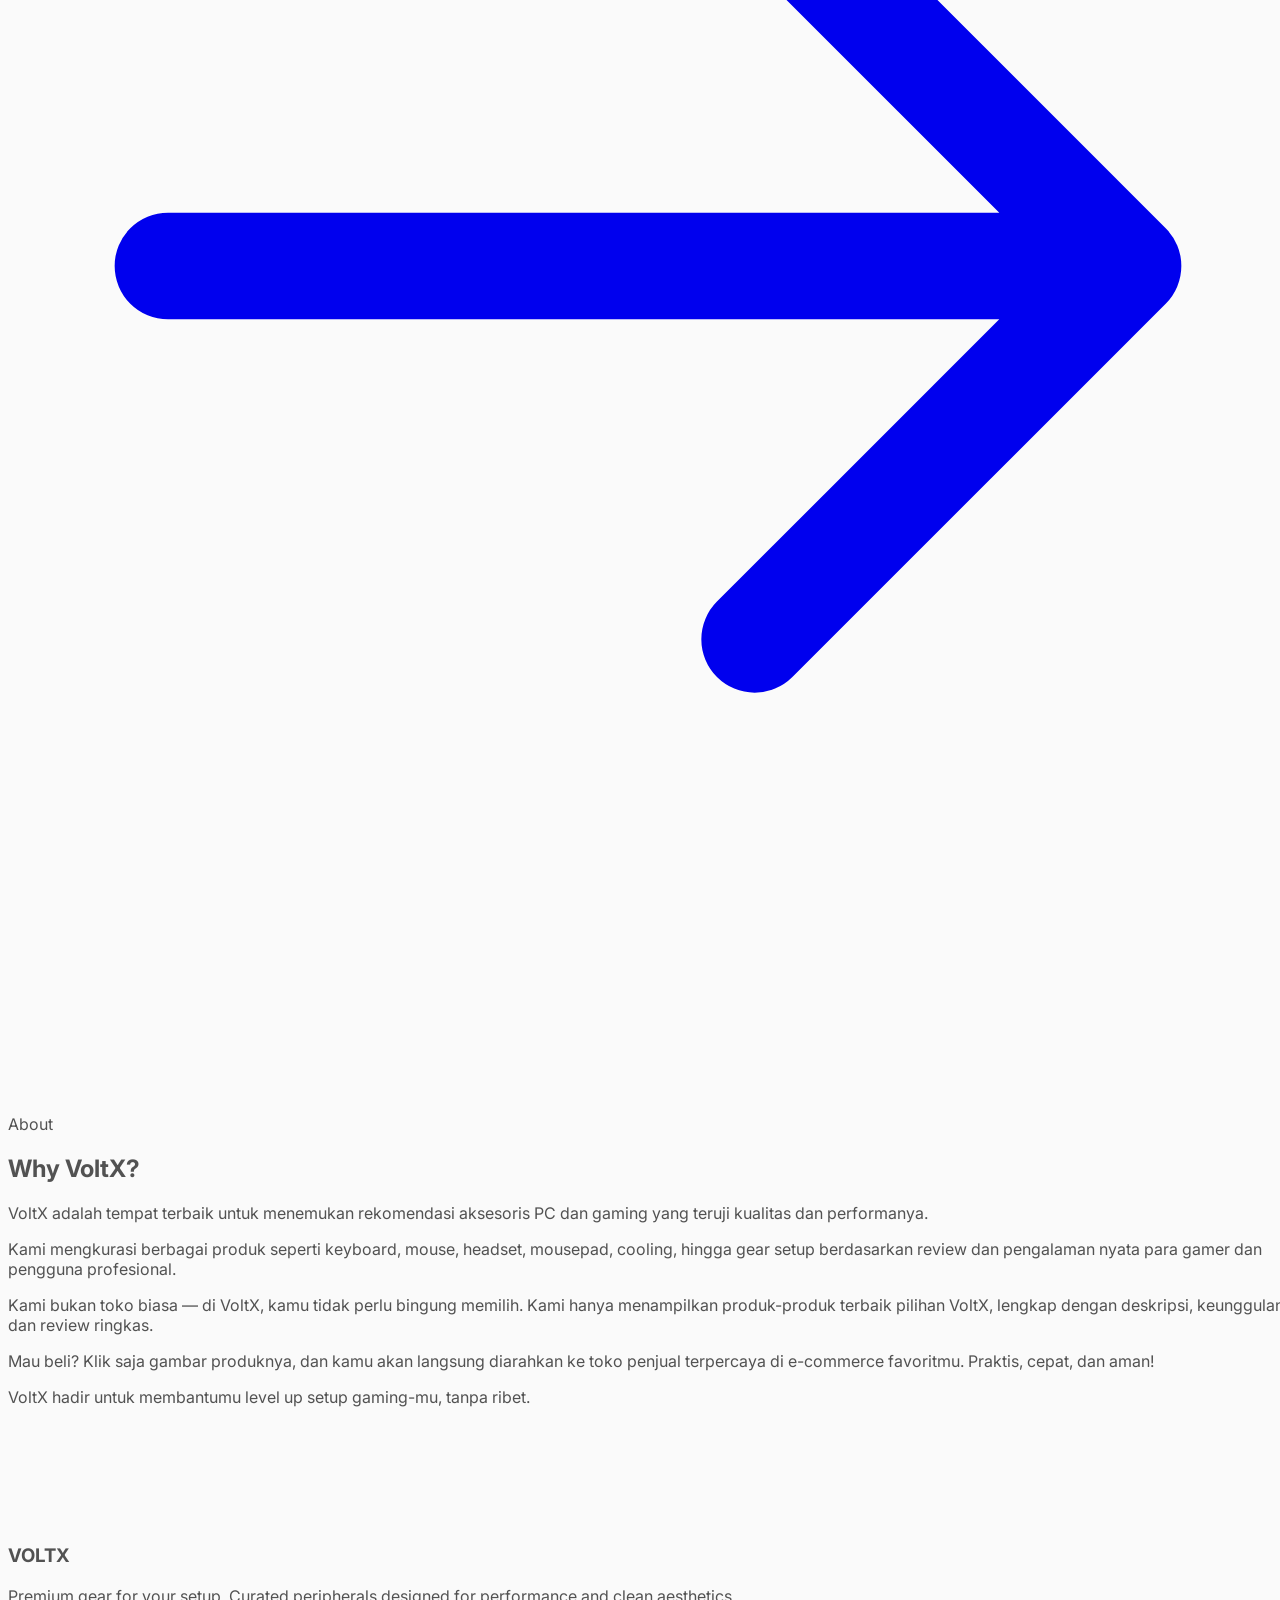
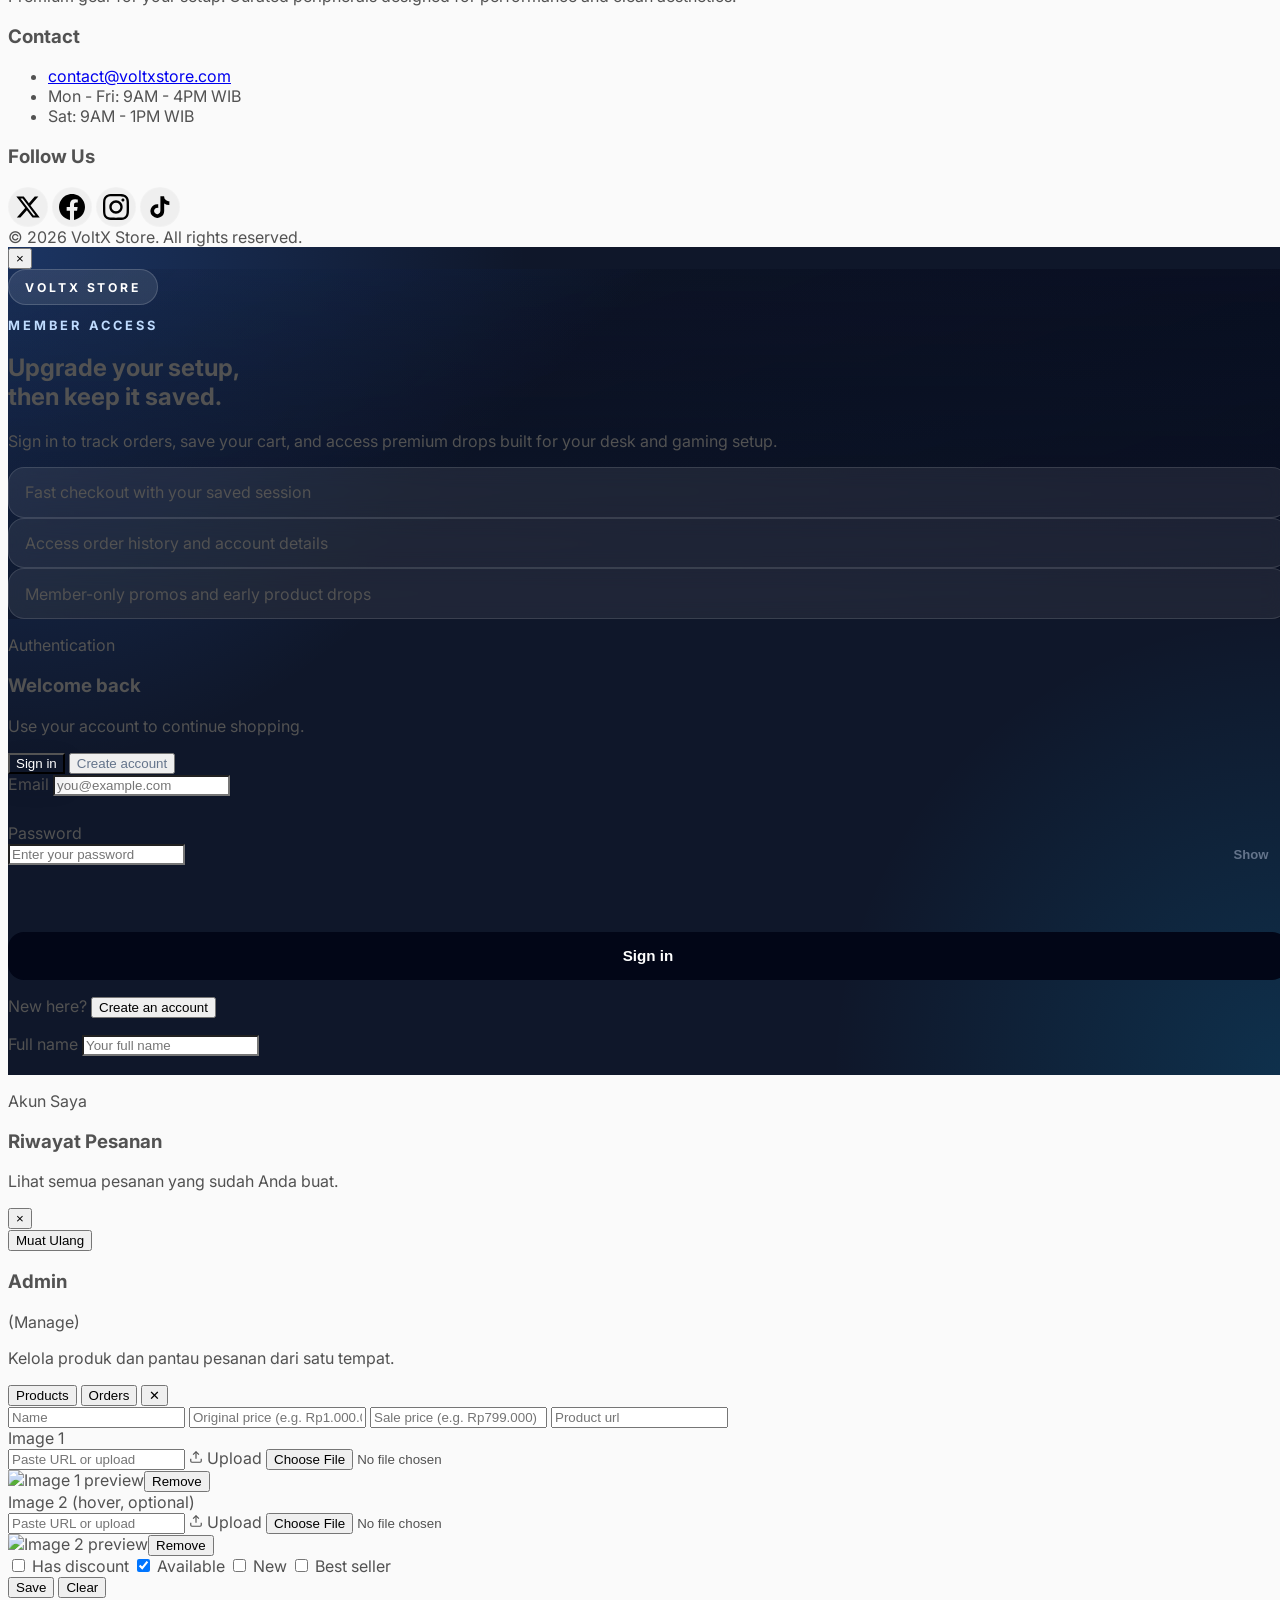
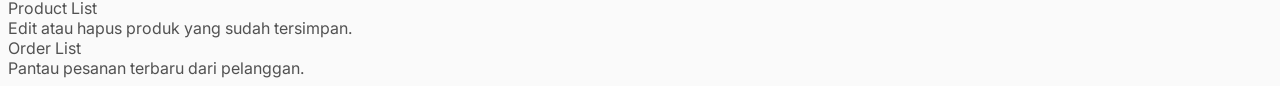
==== commit 93f906ec: "feat: complete Phase 3 UI redesign, SEO setup, backend validation, and Vercel routing" ====
--- a/index.html
+++ b/index.html
@@ -6,16 +6,30 @@
     <meta name="viewport" content="width=device-width, initial-scale=1.0">
     <meta http-equiv="X-UA-Compatible" content="ie=edge">
     <title>VoltX Store - Premium Gear for Your Setup</title>
-
+    <meta name="description" content="Koleksi keyboard, mouse, headset, dan aksesoris pilihan untuk setup PC & laptop terbaik kamu. Beli perlengkapan gaming premium di VoltX.">
+    
+    <!-- Open Graph / Facebook / WhatsApp -->
+    <meta property="og:type" content="website">
+    <meta property="og:url" content="https://voltx.com/">
+    <meta property="og:title" content="VoltX Store - Premium Gear for Your Setup">
+    <meta property="og:description" content="Koleksi keyboard, mouse, headset, dan aksesoris pilihan untuk setup PC & laptop terbaik kamu.">
+    <meta property="og:image" content="https://images.unsplash.com/photo-1600881217197-068e1d79ffb8?q=80&w=1200&auto=format&fit=crop">
+
+    <!-- Twitter -->
+    <meta property="twitter:card" content="summary_large_image">
+    <meta property="twitter:url" content="https://voltx.com/">
+    <meta property="twitter:title" content="VoltX Store - Premium Gear for Your Setup">
+    <meta property="twitter:description" content="Koleksi keyboard, mouse, headset, dan aksesoris pilihan untuk setup PC & laptop terbaik kamu.">
+    <meta property="twitter:image" content="https://images.unsplash.com/photo-1600881217197-068e1d79ffb8?q=80&w=1200&auto=format&fit=crop">
     <script src="https://cdn.tailwindcss.com"></script>
     <link rel="icon" href="data:image/svg+xml,<svg xmlns='http://www.w3.org/2000/svg' viewBox='0 0 32 32'><text y='24' font-size='24'>⚡</text></svg>">
-    <link href="https://fonts.googleapis.com/css?family=Work+Sans:200,400&display=swap" rel="stylesheet">
+    <link href="https://fonts.googleapis.com/css2?family=Inter:wght@300;400;500;600;700;800&display=swap" rel="stylesheet">
     <link rel="stylesheet" href="style.css">
     <link href="https://unpkg.com/aos@2.3.1/dist/aos.css" rel="stylesheet">
 
 </head>
 
-<body id="top" class="bg-white text-gray-600 work-sans leading-normal text-base tracking-normal">
+<body id="top" class="leading-normal text-base tracking-normal">
     <!-- Top scrolling banner (continuous) -->
     <div class="marquee-bar" aria-hidden="false">
         <div class="marquee-inner" aria-hidden="true">
@@ -47,7 +61,7 @@
         </div>
     </div>
     <nav id="header" class="z-50 w-full">
-        <div class="container mx-auto relative flex items-center justify-between py-4 px-6">
+        <div class="container mx-auto relative flex items-center justify-between py-3 px-6">
             <!-- Left: Navigation Links -->
             <div class="navbar-side navbar-side-left hidden md:flex items-center space-x-4">
                 <a href="#Store" class="navbar-link">Shop</a>
@@ -55,7 +69,7 @@
 
             <!-- Center: Logo -->
             <div class="navbar-center pointer-events-none absolute left-1/2 -translate-x-1/2">
-                <a href="#top" class="navbar-brand pointer-events-auto text-xl font-bold">VOLTX</a>
+                <a href="#top" class="navbar-brand pointer-events-auto">VOLTX</a>
             </div>
 
             <!-- Right: Cart -->
@@ -80,7 +94,7 @@
                     <button id="logout-btn" class="navbar-pill hidden">Logout</button>
                 </div>
                 <button id="cart-btn" class="navbar-icon-btn relative">
-                    <svg class="w-6 h-6" fill="none" stroke="currentColor" viewBox="0 0 24 24">
+                    <svg class="w-5 h-5" fill="none" stroke="currentColor" viewBox="0 0 24 24">
                         <path stroke-linecap="round" stroke-linejoin="round" stroke-width="2"
                             d="M3 3h2l.4 2M7 13h10l4-8H5.4m0 0L7 13m0 0l-1.8 7.2M7 13l-1.8 7.2m0 0h12.6M19 20a1 1 0 100-2 1 1 0 000 2zm-8 0a1 1 0 100-2 1 1 0 000 2z" />
                     </svg>
@@ -150,7 +164,7 @@
                 <span id="cart-total" class="text-lg font-bold">Rp0</span>
             </div>
             <button id="checkout-btn"
-                class="w-full bg-black text-white py-3 rounded-lg hover:bg-gray-800 transition-colors">
+                class="btn-primary w-full">
                 Checkout
             </button>
         </div>
@@ -162,37 +176,24 @@
     <section class="hero-showcase relative bg-center bg-cover bg-no-repeat overflow-hidden">
         <div class="absolute inset-0 hero-overlay"></div>
         <div class="relative flex items-center justify-center min-h-screen px-6 py-20 md:py-32">
-            <div class="max-w-3xl text-center text-white">
-                <span data-aos="fade-down" data-aos-delay="100" class="inline-block text-xs uppercase tracking-widest text-white text-opacity-80 mb-6">New / Latest Gear Drop</span>
-                <h1 data-aos="fade-up" data-aos-delay="250" class="text-5xl md:text-7xl lg:text-8xl font-black leading-none tracking-tight mb-6">Premium Gear<br>for Your Setup</h1>
-                <p data-aos="fade-up" data-aos-delay="400" class="text-base md:text-lg text-white max-w-xl mx-auto mb-10 font-normal">Temukan koleksi terbaru keyboard, mouse, dan aksesoris berkualitas untuk upgrade setup kamu.</p>
-                <div data-aos="fade-up" data-aos-delay="550" class="flex flex-col sm:flex-row justify-center gap-4">
-                    <a href="#Store" class="bg-white text-black px-8 py-3.5 text-sm font-semibold uppercase tracking-wider hover:bg-gray-100 transition-colors">See all collections</a>
-                    <a href="#About" class="border border-white border-opacity-60 text-white px-8 py-3.5 text-sm font-semibold uppercase tracking-wider hover:bg-white hover:bg-opacity-10 transition-colors">Contact us</a>
-                </div>
-            </div>
-        </div>
-        <!-- Thumbnail preview strip -->
-        <div class="absolute bottom-0 left-0 right-0 hero-thumb-strip">
-            <div data-aos="fade-right" data-aos-delay="700" class="container mx-auto px-6 py-4 flex items-center gap-4">
-                <div class="w-16 h-16 rounded-lg overflow-hidden border-2 border-white border-opacity-40 flex-shrink-0 hero-thumb">
-                    <img src="https://images.unsplash.com/photo-1600881217197-068e1d79ffb8?q=80&w=200&auto=format&fit=crop" alt="thumb" class="mobile-safe-media w-full h-full max-w-full object-cover">
-                </div>
-                <div class="text-white">
-                    <div class="text-sm font-semibold">VoltX x Collection</div>
-                    <div class="text-xs text-white text-opacity-60">Limited drop - shop now</div>
-                </div>
-            </div>
-        </div>
-    </section>
-
-    <section class="bg-white py-16 md:py-24" id="Store">
+            <div class="max-w-2xl text-center text-white">
+                <span data-aos="fade-down" data-aos-delay="100" class="inline-block text-xs uppercase tracking-[0.25em] text-white/70 mb-5 font-medium">New Collection</span>
+                <h1 data-aos="fade-up" data-aos-delay="250" class="text-4xl md:text-6xl lg:text-7xl font-extrabold leading-[0.95] tracking-tight mb-6">Premium Gear<br>for Your Setup</h1>
+                <p data-aos="fade-up" data-aos-delay="400" class="text-sm md:text-base text-white/75 max-w-md mx-auto mb-10 font-normal leading-relaxed">Curated keyboards, mice, and accessories — hand-picked for performance and style.</p>
+                <div data-aos="fade-up" data-aos-delay="550">
+                    <a href="#Store" class="hero-cta">Explore Collection</a>
+                </div>
+            </div>
+        </div>
+    </section>
+
+    <section class="section-spacing" id="Store">
         <div class="container mx-auto px-6">
             <div class="flex flex-wrap items-end justify-between mb-12">
                 <div data-aos="fade-right">
-                    <span class="text-xs uppercase tracking-widest text-gray-500 mb-2 block">Collections</span>
-                    <h2 class="text-3xl md:text-4xl font-black text-gray-900 tracking-tight">Store</h2>
-                    <p class="text-sm text-gray-500 mt-2 max-w-sm font-normal">Curated gear and peripherals, hand-picked for performance and style.</p>
+                    <span class="text-xs uppercase tracking-[0.2em] text-gray-400 mb-2 block font-medium">Collections</span>
+                    <h2 class="text-3xl md:text-4xl font-extrabold text-gray-900 tracking-tight">Store</h2>
+                    <p class="text-sm text-gray-400 mt-2 max-w-sm font-normal leading-relaxed">Curated gear and peripherals, hand-picked for performance and style.</p>
                 </div>
                 <div data-aos="fade-left" class="flex items-center gap-3 mt-4 md:mt-0" id="store-nav-content"></div>
             </div>
@@ -219,18 +220,18 @@
         <div class="container mx-auto grid grid-cols-1 lg:grid-cols-2 min-h-[480px]">
             <div class="flex items-center px-8 py-16 lg:px-16 lg:py-24">
                 <div data-aos="fade-right" data-aos-duration="1000">
-                    <span class="text-xs uppercase tracking-widest text-gray-500 mb-4 block">Featured</span>
-                    <h2 class="text-4xl md:text-5xl font-black text-white leading-none tracking-tight mb-6">Premium Gear<br>for Your Setup</h2>
-                    <p class="text-gray-500 text-base mb-8 max-w-md font-normal">Koleksi keyboard, mouse, headset, dan aksesoris pilihan untuk setup PC & laptop terbaik kamu.</p>
-                    <div class="flex flex-col sm:flex-row gap-4">
-                        <a href="#Store" class="feature-cta bg-white text-black px-7 py-3 text-sm font-semibold uppercase tracking-wider hover:bg-gray-200 transition-colors">Shop New</a>
-                        <a href="#Store" class="feature-cta border border-gray-600 text-gray-300 px-7 py-3 text-sm font-semibold uppercase tracking-wider hover:border-white hover:text-white transition-colors">Explore</a>
+                    <span class="text-xs uppercase tracking-[0.2em] text-gray-500 mb-4 block font-medium">Featured</span>
+                    <h2 class="text-3xl md:text-5xl font-extrabold text-white leading-[0.95] tracking-tight mb-6">Premium Gear<br>for Your Setup</h2>
+                    <p class="text-gray-500 text-sm md:text-base mb-8 max-w-md font-normal leading-relaxed">Koleksi keyboard, mouse, headset, dan aksesoris pilihan untuk setup PC & laptop terbaik kamu.</p>
+                    <div class="flex flex-col sm:flex-row gap-3">
+                        <a href="#Store" class="btn-primary">Shop New</a>
+                        <a href="#Store" class="btn-outline">Explore</a>
                     </div>
                 </div>
             </div>
             <div class="relative hidden lg:block" data-aos="fade-left" data-aos-duration="1000">
                 <img src="https://images.unsplash.com/photo-1600881217197-068e1d79ffb8?q=80&w=800&auto=format&fit=crop" alt="Featured keyboard and gear setup" class="mobile-safe-media absolute inset-0 w-full h-full max-w-full object-cover" loading="lazy" width="800" height="600">
-                <div class="absolute bottom-6 left-6 bg-white bg-opacity-90 backdrop-blur-sm px-4 py-3 rounded-lg">
+                <div class="absolute bottom-6 left-6 bg-white/90 backdrop-blur-sm px-4 py-3 rounded-xl">
                     <div class="flex items-center gap-3">
                         <img src="https://plus.unsplash.com/premium_photo-1761316008887-673d53bed151?q=80&w=200&auto=format&fit=crop" class="mobile-safe-media w-12 h-12 max-w-full object-cover rounded" alt="collection">
                         <div>
@@ -244,44 +245,44 @@
     </section>
 
     <!-- Feature showcase above About -->
-    <section class="bg-gray-50 py-16 md:py-24 lg:py-28">
+    <section class="bg-gray-50/80 section-spacing">
         <div class="container mx-auto px-6">
-            <div class="flex flex-col md:flex-row gap-6">
-                <div data-aos="fade-up" data-aos-delay="0" class="relative rounded-lg overflow-hidden shadow-lg md:flex-1">
-                    <img src="https://images.unsplash.com/photo-1612287230202-1ff1d85d1bdf?q=80&w=600&auto=format&fit=crop" alt="Editor's pick collection showcase" class="mobile-safe-media w-full h-56 max-w-full object-cover" loading="lazy" width="600" height="400">
-                    <div class="absolute inset-0 bg-black bg-opacity-30"></div>
+            <div class="flex flex-col md:flex-row gap-5">
+                <div data-aos="fade-up" data-aos-delay="0" class="relative rounded-2xl overflow-hidden md:flex-1 group">
+                    <img src="https://images.unsplash.com/photo-1612287230202-1ff1d85d1bdf?q=80&w=600&auto=format&fit=crop" alt="Editor's pick collection showcase" class="mobile-safe-media w-full h-64 md:h-72 max-w-full object-cover transition-transform duration-700 ease-out group-hover:scale-105" loading="lazy" width="600" height="400">
+                    <div class="absolute inset-0 bg-gradient-to-t from-black/50 via-black/10 to-transparent"></div>
                     <div class="absolute left-6 bottom-6 text-white">
-                        <div class="text-xs uppercase bg-white bg-opacity-10 px-2 py-1 rounded-full mb-2">Editor's pick</div>
+                        <span class="text-[11px] uppercase tracking-[0.15em] text-white/70 font-medium mb-1 block">Editor's pick</span>
                         <h3 class="text-lg font-bold">VoltX x Collection</h3>
-                        <p class="text-sm mt-1 max-w-xs">Limited drop - curated selections chosen by our team.</p>
-                        <div class="mt-3">
-                            <a href="#Store" class="feature-cta inline-flex bg-white text-black px-4 py-2 rounded-full text-sm font-semibold min-h-[44px] items-center">Shop now</a>
+                        <p class="text-sm mt-1 max-w-xs text-white/80 leading-relaxed">Limited drop — curated selections chosen by our team.</p>
+                        <div class="mt-4">
+                            <a href="#Store" class="feature-cta inline-flex bg-white text-black px-5 py-2.5 rounded-full text-xs font-semibold uppercase tracking-wider min-h-[44px] items-center hover:bg-black hover:text-white transition-colors duration-200">Shop now</a>
                         </div>
                     </div>
                 </div>
 
-                <div data-aos="fade-up" data-aos-delay="150" class="relative rounded-lg overflow-hidden shadow-lg md:flex-1">
-                    <img src="https://images.unsplash.com/photo-1593152167544-085d3b9c4938?q=80&w=600&auto=format&fit=crop" alt="Best selling keyboards and mice" class="mobile-safe-media w-full h-56 max-w-full object-cover" loading="lazy" width="600" height="400">
-                    <div class="absolute inset-0 bg-gradient-to-t from-black via-transparent"></div>
+                <div data-aos="fade-up" data-aos-delay="150" class="relative rounded-2xl overflow-hidden md:flex-1 group">
+                    <img src="https://images.unsplash.com/photo-1593152167544-085d3b9c4938?q=80&w=600&auto=format&fit=crop" alt="Best selling keyboards and mice" class="mobile-safe-media w-full h-64 md:h-72 max-w-full object-cover transition-transform duration-700 ease-out group-hover:scale-105" loading="lazy" width="600" height="400">
+                    <div class="absolute inset-0 bg-gradient-to-t from-black/50 via-transparent"></div>
                     <div class="absolute left-6 bottom-6 text-white">
-                        <div class="text-xs uppercase bg-white bg-opacity-10 px-2 py-1 rounded-full mb-2">Best sellers</div>
+                        <span class="text-[11px] uppercase tracking-[0.15em] text-white/70 font-medium mb-1 block">Best sellers</span>
                         <h3 class="text-lg font-bold">Most loved gear</h3>
-                        <p class="text-sm mt-1 max-w-xs">Top-rated keyboards, mice, and headsets favored by the community.</p>
-                        <div class="mt-3">
-                            <a href="#Store" class="feature-cta inline-flex bg-white text-black px-4 py-2 rounded-full text-sm font-semibold min-h-[44px] items-center">Browse</a>
+                        <p class="text-sm mt-1 max-w-xs text-white/80 leading-relaxed">Top-rated keyboards, mice, and headsets favored by the community.</p>
+                        <div class="mt-4">
+                            <a href="#Store" class="feature-cta inline-flex bg-white text-black px-5 py-2.5 rounded-full text-xs font-semibold uppercase tracking-wider min-h-[44px] items-center hover:bg-black hover:text-white transition-colors duration-200">Browse</a>
                         </div>
                     </div>
                 </div>
 
-                <div data-aos="fade-up" data-aos-delay="300" class="relative rounded-lg overflow-hidden shadow-lg md:flex-1">
-                    <img src="https://images.unsplash.com/photo-1618384887929-16ec33fab9ef?q=80&w=600&auto=format&fit=crop" alt="Limited edition seasonal keyboard drops" class="mobile-safe-media w-full h-56 max-w-full object-cover" loading="lazy" width="600" height="400">
-                    <div class="absolute inset-0 bg-black bg-opacity-25"></div>
+                <div data-aos="fade-up" data-aos-delay="300" class="relative rounded-2xl overflow-hidden md:flex-1 group">
+                    <img src="https://images.unsplash.com/photo-1618384887929-16ec33fab9ef?q=80&w=600&auto=format&fit=crop" alt="Limited edition seasonal keyboard drops" class="mobile-safe-media w-full h-64 md:h-72 max-w-full object-cover transition-transform duration-700 ease-out group-hover:scale-105" loading="lazy" width="600" height="400">
+                    <div class="absolute inset-0 bg-gradient-to-t from-black/45 via-black/10 to-transparent"></div>
                     <div class="absolute left-6 bottom-6 text-white">
-                        <div class="text-xs uppercase bg-white bg-opacity-10 px-2 py-1 rounded-full mb-2">Limited</div>
+                        <span class="text-[11px] uppercase tracking-[0.15em] text-white/70 font-medium mb-1 block">Limited</span>
                         <h3 class="text-lg font-bold">Seasonal drops</h3>
-                        <p class="text-sm mt-1 max-w-xs">Grab seasonal pieces before they're gone - limited stock available.</p>
-                        <div class="mt-3">
-                            <a href="#Store" class="feature-cta inline-flex bg-white text-black px-4 py-2 rounded-full text-sm font-semibold min-h-[44px] items-center">Explore</a>
+                        <p class="text-sm mt-1 max-w-xs text-white/80 leading-relaxed">Grab seasonal pieces before they're gone — limited stock available.</p>
+                        <div class="mt-4">
+                            <a href="#Store" class="feature-cta inline-flex bg-white text-black px-5 py-2.5 rounded-full text-xs font-semibold uppercase tracking-wider min-h-[44px] items-center hover:bg-black hover:text-white transition-colors duration-200">Explore</a>
                         </div>
                     </div>
                 </div>
@@ -290,204 +291,123 @@
     </section>
 
     <!-- What defines our gear - feature grid -->
-    <section class="bg-white py-16 md:py-24">
+    <section class="section-spacing">
         <div class="container mx-auto px-6">
             <!-- Section header -->
             <div class="text-center mb-14" data-aos="fade-up">
-                <div class="inline-flex items-center gap-2 bg-gray-100 rounded-full px-4 py-1.5 mb-5">
-                    <svg class="w-4 h-4 text-gray-500" fill="none" viewBox="0 0 24 24" stroke="currentColor" stroke-width="2"><path stroke-linecap="round" stroke-linejoin="round" d="M10.325 4.317c.426-1.756 2.924-1.756 3.35 0a1.724 1.724 0 002.573 1.066c1.543-.94 3.31.826 2.37 2.37a1.724 1.724 0 001.066 2.573c1.756.426 1.756 2.924 0 3.35a1.724 1.724 0 00-1.066 2.573c.94 1.543-.826 3.31-2.37 2.37a1.724 1.724 0 00-2.573 1.066c-.426 1.756-2.924 1.756-3.35 0a1.724 1.724 0 00-2.573-1.066c-1.543.94-3.31-.826-2.37-2.37a1.724 1.724 0 00-1.066-2.573c-1.756-.426-1.756-2.924 0-3.35a1.724 1.724 0 001.066-2.573c-.94-1.543.826-3.31 2.37-2.37.996.608 2.296.07 2.573-1.066z"/><circle cx="12" cy="12" r="3"/></svg>
-                    <span class="text-xs font-medium text-gray-600 tracking-wide">What defines our gear</span>
-                </div>
-                <h2 class="text-3xl md:text-4xl font-black text-gray-900 tracking-tight mb-4">Built for your setup</h2>
-                <p class="text-gray-500 text-sm md:text-base max-w-lg mx-auto font-normal">Curated peripherals and accessories designed for performance, comfort, and clean aesthetics.</p>
-            </div>
-
-            <!-- 6-card grid -->
-            <div class="grid grid-cols-1 sm:grid-cols-2 lg:grid-cols-3 gap-6 md:gap-8">
-
-                <!-- Card 1 - Mechanical Keyboard -->
-                <div data-aos="fade-up" data-aos-delay="0" class="bg-gray-50 rounded-xl p-6 pt-16 relative overflow-visible">
-                    <div class="flex justify-center -mt-10 mb-6">
-                        <div class="setup-card-stack relative w-full max-w-[11rem] h-32">
-                            <img src="https://images.unsplash.com/photo-1618384887929-16ec33fab9ef?q=80&w=400&auto=format&fit=crop" alt="Mechanical Keyboard" class="mobile-safe-media absolute w-36 h-28 max-w-full object-cover rounded-xl shadow-md" style="transform: rotate(-4deg); top: 4px; left: 0;">
-                            <img src="https://images.unsplash.com/photo-1587829741301-dc798b83add3?q=80&w=400&auto=format&fit=crop" alt="Keyboard detail" class="mobile-safe-media absolute w-36 h-28 max-w-full object-cover rounded-xl shadow-md" style="transform: rotate(3deg); top: 0; left: 24px;">
-                        </div>
-                    </div>
-                    <h3 class="text-base font-bold text-gray-900 mb-1.5">Mechanical Keyboard</h3>
-                    <p class="text-sm text-gray-500 mb-4 leading-relaxed">Premium switches with satisfying feel and clean, minimal design for everyday typing.</p>
-                    <div class="flex flex-wrap gap-2">
-                        <span class="inline-flex items-center gap-1 bg-white rounded-full px-3 py-1 text-xs text-gray-600 border border-gray-200">Tactile</span>
-                        <span class="inline-flex items-center gap-1 bg-white rounded-full px-3 py-1 text-xs text-gray-600 border border-gray-200">Silent</span>
-                        <span class="inline-flex items-center gap-1 bg-white rounded-full px-3 py-1 text-xs text-gray-600 border border-gray-200">Hot-swap</span>
-                    </div>
-                </div>
-
-                <!-- Card 2 - Gaming Mouse -->
-                <div data-aos="fade-up" data-aos-delay="100" class="bg-gray-50 rounded-xl p-6 pt-16 relative overflow-visible">
-                    <div class="flex justify-center -mt-10 mb-6">
-                        <div class="setup-card-stack relative w-full max-w-[11rem] h-32">
-                            <img src="https://images.unsplash.com/photo-1615663245857-ac93bb7c39e7?q=80&w=400&auto=format&fit=crop" alt="Gaming Mouse" class="mobile-safe-media absolute w-36 h-28 max-w-full object-cover rounded-xl shadow-md" style="transform: rotate(-3deg); top: 4px; left: 0;">
-                            <img src="https://images.unsplash.com/photo-1527814050087-3793815479db?q=80&w=400&auto=format&fit=crop" alt="Mouse detail" class="mobile-safe-media absolute w-36 h-28 max-w-full object-cover rounded-xl shadow-md" style="transform: rotate(4deg); top: 0; left: 24px;">
-                        </div>
-                    </div>
-                    <h3 class="text-base font-bold text-gray-900 mb-1.5">Gaming Mouse</h3>
-                    <p class="text-sm text-gray-500 mb-4 leading-relaxed">Lightweight, precise sensors built for fast-paced gaming and all-day comfort.</p>
-                    <div class="flex flex-wrap gap-2">
-                        <span class="inline-flex items-center gap-1 bg-white rounded-full px-3 py-1 text-xs text-gray-600 border border-gray-200">Precision</span>
-                        <span class="inline-flex items-center gap-1 bg-white rounded-full px-3 py-1 text-xs text-gray-600 border border-gray-200">Lightweight</span>
-                        <span class="inline-flex items-center gap-1 bg-white rounded-full px-3 py-1 text-xs text-gray-600 border border-gray-200">Ergonomic</span>
-                    </div>
-                </div>
-
-                <!-- Card 3 - Gaming Headset -->
-                <div data-aos="fade-up" data-aos-delay="200" class="bg-gray-50 rounded-xl p-6 pt-16 relative overflow-visible">
-                    <div class="flex justify-center -mt-10 mb-6">
-                        <div class="setup-card-stack relative w-full max-w-[11rem] h-32">
-                            <img src="https://images.unsplash.com/photo-1599669454699-248893623440?q=80&w=400&auto=format&fit=crop" alt="Gaming Headset" class="mobile-safe-media absolute w-36 h-28 max-w-full object-cover rounded-xl shadow-md" style="transform: rotate(-4deg); top: 4px; left: 0;">
-                            <img src="https://images.unsplash.com/photo-1583394838336-acd977736f90?q=80&w=400&auto=format&fit=crop" alt="Headset detail" class="mobile-safe-media absolute w-36 h-28 max-w-full object-cover rounded-xl shadow-md" style="transform: rotate(3deg); top: 0; left: 24px;">
-                        </div>
-                    </div>
-                    <h3 class="text-base font-bold text-gray-900 mb-1.5">Gaming Headset</h3>
-                    <p class="text-sm text-gray-500 mb-4 leading-relaxed">Immersive audio with plush cushions for long sessions and crystal-clear comms.</p>
-                    <div class="flex flex-wrap gap-2">
-                        <span class="inline-flex items-center gap-1 bg-white rounded-full px-3 py-1 text-xs text-gray-600 border border-gray-200">Surround</span>
-                        <span class="inline-flex items-center gap-1 bg-white rounded-full px-3 py-1 text-xs text-gray-600 border border-gray-200">Clear mic</span>
-                        <span class="inline-flex items-center gap-1 bg-white rounded-full px-3 py-1 text-xs text-gray-600 border border-gray-200">Comfort</span>
-                    </div>
-                </div>
-
-                <!-- Card 4 - Desk Setup -->
-                <div data-aos="fade-up" data-aos-delay="0" class="bg-gray-50 rounded-xl p-6 pt-16 relative overflow-visible">
-                    <div class="flex justify-center -mt-10 mb-6">
-                        <div class="setup-card-stack relative w-full max-w-[11rem] h-32">
-                            <img src="https://images.unsplash.com/photo-1593062096033-9a26b09da705?q=80&w=400&auto=format&fit=crop" alt="Desk Setup" class="mobile-safe-media absolute w-36 h-28 max-w-full object-cover rounded-xl shadow-md" style="transform: rotate(-3deg); top: 4px; left: 0;">
-                            <img src="https://images.unsplash.com/photo-1598550476439-6847785fcea6?q=80&w=400&auto=format&fit=crop" alt="Setup detail" class="mobile-safe-media absolute w-36 h-28 max-w-full object-cover rounded-xl shadow-md" style="transform: rotate(4deg); top: 0; left: 24px;">
-                        </div>
-                    </div>
-                    <h3 class="text-base font-bold text-gray-900 mb-1.5">Desk Setup</h3>
-                    <p class="text-sm text-gray-500 mb-4 leading-relaxed">Clean, organized workspaces that blend productivity with minimalist aesthetics.</p>
-                    <div class="flex flex-wrap gap-2">
-                        <span class="inline-flex items-center gap-1 bg-white rounded-full px-3 py-1 text-xs text-gray-600 border border-gray-200">Minimal</span>
-                        <span class="inline-flex items-center gap-1 bg-white rounded-full px-3 py-1 text-xs text-gray-600 border border-gray-200">Organized</span>
-                        <span class="inline-flex items-center gap-1 bg-white rounded-full px-3 py-1 text-xs text-gray-600 border border-gray-200">Ambient</span>
-                    </div>
-                </div>
-
-                <!-- Card 5 - Deskmat / Mousepad -->
-                <div data-aos="fade-up" data-aos-delay="100" class="bg-gray-50 rounded-xl p-6 pt-16 relative overflow-visible">
-                    <div class="flex justify-center -mt-10 mb-6">
-                        <div class="setup-card-stack relative w-full max-w-[11rem] h-32">
-                            <img src="https://images.unsplash.com/photo-1616400619175-5beda3a17896?q=80&w=400&auto=format&fit=crop" alt="Deskmat" class="mobile-safe-media absolute w-36 h-28 max-w-full object-cover rounded-xl shadow-md" style="transform: rotate(-4deg); top: 4px; left: 0;">
-                            <img src="https://images.unsplash.com/photo-1629131726692-1accd0c53ce0?q=80&w=400&auto=format&fit=crop" alt="Mousepad detail" class="mobile-safe-media absolute w-36 h-28 max-w-full object-cover rounded-xl shadow-md" style="transform: rotate(3deg); top: 0; left: 24px;">
-                        </div>
-                    </div>
-                    <h3 class="text-base font-bold text-gray-900 mb-1.5">Deskmat & Mousepad</h3>
-                    <p class="text-sm text-gray-500 mb-4 leading-relaxed">Extended surfaces with smooth glide and premium stitched edges for your entire setup.</p>
-                    <div class="flex flex-wrap gap-2">
-                        <span class="inline-flex items-center gap-1 bg-white rounded-full px-3 py-1 text-xs text-gray-600 border border-gray-200">Smooth</span>
-                        <span class="inline-flex items-center gap-1 bg-white rounded-full px-3 py-1 text-xs text-gray-600 border border-gray-200">Extended</span>
-                        <span class="inline-flex items-center gap-1 bg-white rounded-full px-3 py-1 text-xs text-gray-600 border border-gray-200">Stitched</span>
-                    </div>
-                </div>
-
-                <!-- Card 6 - Gaming Accessories -->
-                <div data-aos="fade-up" data-aos-delay="200" class="bg-gray-50 rounded-xl p-6 pt-16 relative overflow-visible">
-                    <div class="flex justify-center -mt-10 mb-6">
-                        <div class="setup-card-stack relative w-full max-w-[11rem] h-32">
-                            <img src="https://images.unsplash.com/photo-1612287230202-1ff1d85d1bdf?q=80&w=400&auto=format&fit=crop" alt="Accessories" class="mobile-safe-media absolute w-36 h-28 max-w-full object-cover rounded-xl shadow-md" style="transform: rotate(-3deg); top: 4px; left: 0;">
-                            <img src="https://images.unsplash.com/photo-1625842268584-8f3296236761?q=80&w=400&auto=format&fit=crop" alt="Accessory detail" class="mobile-safe-media absolute w-36 h-28 max-w-full object-cover rounded-xl shadow-md" style="transform: rotate(4deg); top: 0; left: 24px;">
-                        </div>
-                    </div>
-                    <h3 class="text-base font-bold text-gray-900 mb-1.5">Clean Accessories</h3>
-                    <p class="text-sm text-gray-500 mb-4 leading-relaxed">Cable management, wrist rests, and small additions that complete a tidy setup.</p>
-                    <div class="flex flex-wrap gap-2">
-                        <span class="inline-flex items-center gap-1 bg-white rounded-full px-3 py-1 text-xs text-gray-600 border border-gray-200">Cable tidy</span>
-                        <span class="inline-flex items-center gap-1 bg-white rounded-full px-3 py-1 text-xs text-gray-600 border border-gray-200">Wrist rest</span>
-                        <span class="inline-flex items-center gap-1 bg-white rounded-full px-3 py-1 text-xs text-gray-600 border border-gray-200">Finishing</span>
-                    </div>
-                </div>
-
-            </div>
-        </div>
-    </section>
-
-    <section class="bg-white py-3" id="About">
-        <div class="container py-8 px-6 mx-auto">
-            <h2 data-aos="fade-right" class="uppercase tracking-wide font-bold text-gray-800 text-xl mb-8">
-                About
-            </h2>
-            <p data-aos="fade-up" data-aos-delay="150" class="mb-8 py-2">VoltX adalah tempat terbaik untuk menemukan rekomendasi aksesoris PC dan gaming
-                yang teruji kualitas dan performanya. Kami mengkurasi berbagai produk seperti keyboard, mouse, headset,
-                mousepad, cooling, hingga gear setup berdasarkan review dan pengalaman nyata para gamer dan pengguna
-                profesional.
-
-                Kami bukan toko biasa di VoltX, kamu tidak perlu bingung memilih. Kami hanya menampilkan
-                produk-produk terbaik pilihan VoltX, lengkap dengan deskripsi, keunggulan, dan review ringkas.
-
-                Mau beli? Klik saja gambar produknya, dan kamu akan langsung diarahkan ke toko penjual terpercaya di
-                e-commerce favoritmu. Praktis, cepat, dan aman!
-
-                VoltX hadir untuk membantumu level up setup gaming-mu, tanpa ribet.
-            </p>
-        </div>
-    </section>
-
-    <footer data-aos="fade-up" class="container mx-auto bg-black py-8 border-t border-gray-400">
-        <div class="container flex px-3 py-2 ">
-            <div class="w-full mx-auto flex flex-wrap">
-                <div class="flex w-full lg:w-1/2 ">
-                    <div class="px-3 md:px-0">
-                        <h3 class="font-bold text-white">Contact Us</h3>
-                        <p class="py-1 text-white">
-                            Email: contact@voltxstore.com
-                        </p>
-                        <p class="text-white">
-                            Mon - Fri: 9AM - 4PM WIB
-                        </p>
-                        <p class="text-white">
-                            Sat:9AM - 1PM WIB
-                        </p>
-                        <p class="text-white">
-                            Slow response on holidays and non-working hours.
-                        </p>
-                    </div>
-                </div>
-                <div class="flex w-full lg:w-1/2 lg:justify-end lg:text-right mt-6 md:mt-0">
-                    <div class="px-3 md:px-0">
-                        <h3 class="text-left font-bold text-white">Social</h3>
-
-                        <div class="w-full flex items-center py-4 mt-0 ">
-                            <button type="button" class="mx-2 text-white" aria-label="X profile coming soon">
-                                <svg class="w-6 h-6 fill-current" viewBox="0 0 24 24">
-                                    <path
-                                        d="M18.244 2.25h3.308l-7.227 8.26 8.502 11.24H16.17l-5.214-6.817L4.99 21.75H1.68l7.73-8.835L1.254 2.25H8.08l4.713 6.231zm-1.161 17.52h1.833L7.084 4.126H5.117z">
-                                    </path>
-                                </svg>
-                            </button>
-                            <button type="button" class="mx-2 text-white" aria-label="Facebook page coming soon">
-                                <svg class="w-6 h-6 fill-current" viewBox="0 0 24 24">
-                                    <path
-                                        d="M24 12.073c0-6.627-5.373-12-12-12s-12 5.373-12 12c0 5.99 4.388 10.954 10.125 11.854v-8.385H7.078v-3.47h3.047V9.43c0-3.007 1.792-4.669 4.533-4.669 1.312 0 2.686.235 2.686.235v2.953H15.83c-1.491 0-1.956.925-1.956 1.874v2.25h3.328l-.532 3.47h-2.796v8.385C19.612 23.027 24 18.062 24 12.073z">
-                                    </path>
-                                </svg>
-                            </button>
-                            <button type="button" class="mx-2 text-white" aria-label="Instagram page coming soon">
-                                <svg class="w-6 h-6 fill-current" viewBox="0 0 24 24">
-                                    <path
-                                        d="M12 0C8.74 0 8.333.015 7.053.072 5.775.132 4.905.333 4.14.63c-.789.306-1.459.717-2.126 1.384S.935 3.35.63 4.14C.333 4.905.131 5.775.072 7.053.012 8.333 0 8.74 0 12s.015 3.667.072 4.947c.06 1.277.261 2.148.558 2.913.306.788.717 1.459 1.384 2.126.667.666 1.336 1.079 2.126 1.384.766.296 1.636.499 2.913.558C8.333 23.988 8.74 24 12 24s3.667-.015 4.947-.072c1.277-.06 2.148-.262 2.913-.558.788-.306 1.459-.718 2.126-1.384.666-.667 1.079-1.335 1.384-2.126.296-.765.499-1.636.558-2.913.06-1.28.072-1.687.072-4.947s-.015-3.667-.072-4.947c-.06-1.277-.262-2.149-.558-2.913-.306-.789-.718-1.459-1.384-2.126C21.319 1.347 20.651.935 19.86.63c-.765-.297-1.636-.499-2.913-.558C15.667.012 15.26 0 12 0zm0 2.16c3.203 0 3.585.016 4.85.071 1.17.055 1.805.249 2.227.415.562.217.96.477 1.382.896.419.42.679.819.896 1.381.164.422.36 1.057.413 2.227.057 1.266.07 1.646.07 4.85s-.015 3.585-.074 4.85c-.061 1.17-.256 1.805-.421 2.227-.224.562-.479.96-.899 1.382-.419.419-.824.679-1.38.896-.42.164-1.065.36-2.235.413-1.274.057-1.649.07-4.859.07-3.211 0-3.586-.015-4.859-.074-1.171-.061-1.816-.256-2.236-.421-.569-.224-.96-.479-1.379-.899-.421-.419-.69-.824-.9-1.38-.165-.42-.359-1.065-.42-2.235-.045-1.26-.061-1.649-.061-4.844 0-3.196.016-3.586.061-4.861.061-1.17.255-1.814.42-2.234.21-.57.479-.96.9-1.381.419-.419.81-.689 1.379-.898.42-.166 1.051-.361 2.221-.421 1.275-.045 1.65-.06 4.859-.06l.045.03zm0 3.678c-3.405 0-6.162 2.76-6.162 6.162 0 3.405 2.76 6.162 6.162 6.162 3.405 0 6.162-2.76 6.162-6.162 0-3.405-2.76-6.162-6.162-6.162zM12 16c-2.21 0-4-1.79-4-4s1.79-4 4-4 4 1.79 4 4-1.79 4-4 4zm7.846-10.405c0 .795-.646 1.44-1.44 1.44-.795 0-1.44-.646-1.44-1.44 0-.794.646-1.439 1.44-1.439.793-.001 1.44.645 1.44 1.439z">
-                                    </path>
-                                </svg>
-                            </button>
-                            <button type="button" class="mx-2 text-white" aria-label="TikTok page coming soon">
-                                <svg class="w-6 h-6 fill-current" viewBox="0 0 24 24">
-                                    <path
-                                        d="M19.59 6.69a4.83 4.83 0 0 1-3.77-4.25V2h-3.45v13.67a2.89 2.89 0 0 1-5.2 1.74 2.89 2.89 0 0 1 2.31-4.64 2.93 2.93 0 0 1 .88.13V9.4a6.84 6.84 0 0 0-1-.05A6.33 6.33 0 0 0 5 20.1a6.34 6.34 0 0 0 10.86-4.43v-7a8.16 8.16 0 0 0 4.77 1.52v-3.4a4.85 4.85 0 0 1-1-.1z">
-                                    </path>
-                                </svg>
-                            </button>
-                        </div>
-                    </div>
-                </div>
+                <span class="text-xs uppercase tracking-[0.2em] text-gray-400 mb-3 block font-medium">What defines our gear</span>
+                <h2 class="text-3xl md:text-4xl font-extrabold text-gray-900 tracking-tight mb-4">Built for your setup</h2>
+                <p class="text-gray-400 text-sm md:text-base max-w-lg mx-auto font-normal leading-relaxed">Curated peripherals and accessories designed for performance, comfort, and clean aesthetics.</p>
+            </div>
+
+            <!-- 2-card minimal grid (matching product grid style) -->
+            <div class="grid grid-cols-1 md:grid-cols-2 gap-8 md:gap-10">
+                <!-- Card 1 -->
+                <div data-aos="fade-up" class="group cursor-pointer">
+                    <div class="w-full aspect-[4/3] rounded-2xl overflow-hidden mb-5 bg-gray-50">
+                        <img src="https://images.unsplash.com/photo-1618384887929-16ec33fab9ef?q=80&w=800&auto=format&fit=crop" alt="Mechanical Keyboard" class="w-full h-full object-cover transition-transform duration-700 ease-out group-hover:scale-105" loading="lazy">
+                    </div>
+                    <div class="px-1">
+                        <span class="inline-block text-[10px] uppercase tracking-[0.15em] text-gray-500 font-medium mb-2">Featured</span>
+                        <h3 class="text-xl font-bold text-gray-900 mb-2 tracking-tight group-hover:text-gray-600 transition-colors">Mechanical Keyboards</h3>
+                        <p class="text-gray-500 leading-relaxed text-sm mb-4">Premium switches with satisfying feel and clean, minimal design for everyday typing and gaming.</p>
+                        <a href="#Store" class="text-xs font-bold uppercase tracking-[0.1em] text-black flex items-center gap-2 hover:opacity-70 transition-opacity w-max">
+                            Shop Keyboards <svg class="w-3.5 h-3.5" fill="none" stroke="currentColor" viewBox="0 0 24 24"><path stroke-linecap="round" stroke-linejoin="round" stroke-width="2" d="M14 5l7 7m0 0l-7 7m7-7H3"></path></svg>
+                        </a>
+                    </div>
+                </div>
+
+                <!-- Card 2 -->
+                <div data-aos="fade-up" data-aos-delay="100" class="group cursor-pointer">
+                    <div class="w-full aspect-[4/3] rounded-2xl overflow-hidden mb-5 bg-gray-50">
+                        <img src="https://images.unsplash.com/photo-1615663245857-ac93bb7c39e7?q=80&w=800&auto=format&fit=crop" alt="Gaming Mouse" class="w-full h-full object-cover transition-transform duration-700 ease-out group-hover:scale-105" loading="lazy">
+                    </div>
+                    <div class="px-1">
+                        <span class="inline-block text-[10px] uppercase tracking-[0.15em] text-gray-500 font-medium mb-2">Essentials</span>
+                        <h3 class="text-xl font-bold text-gray-900 mb-2 tracking-tight group-hover:text-gray-600 transition-colors">Precision Mice</h3>
+                        <p class="text-gray-500 leading-relaxed text-sm mb-4">Lightweight, precise sensors built for fast-paced gaming and all-day comfort.</p>
+                        <a href="#Store" class="text-xs font-bold uppercase tracking-[0.1em] text-black flex items-center gap-2 hover:opacity-70 transition-opacity w-max">
+                            Shop Mice <svg class="w-3.5 h-3.5" fill="none" stroke="currentColor" viewBox="0 0 24 24"><path stroke-linecap="round" stroke-linejoin="round" stroke-width="2" d="M14 5l7 7m0 0l-7 7m7-7H3"></path></svg>
+                        </a>
+                    </div>
+                </div>
+            </div>
+        </div>
+    </section>
+
+    <section class="section-spacing" id="About">
+        <div class="container mx-auto px-6 max-w-5xl">
+            <div class="grid grid-cols-1 md:grid-cols-12 gap-8 md:gap-16">
+                <!-- Left Side: Title -->
+                <div class="md:col-span-4" data-aos="fade-right">
+                    <span class="text-xs uppercase tracking-[0.2em] text-gray-400 mb-3 block font-medium">About</span>
+                    <h2 class="text-3xl md:text-4xl font-extrabold text-gray-900 tracking-tight">
+                        Why VoltX?
+                    </h2>
+                </div>
+                
+                <!-- Right Side: Content -->
+                <div class="md:col-span-8 space-y-6 text-gray-500 leading-relaxed text-sm md:text-base" data-aos="fade-up" data-aos-delay="150">
+                    <p class="text-base md:text-lg text-gray-800 font-medium leading-relaxed">VoltX adalah tempat terbaik untuk menemukan rekomendasi aksesoris PC dan gaming yang teruji kualitas dan performanya.</p>
+                    <p>Kami mengkurasi berbagai produk seperti keyboard, mouse, headset, mousepad, cooling, hingga gear setup berdasarkan review dan pengalaman nyata para gamer dan pengguna profesional.</p>
+                    <p>Kami bukan toko biasa — di VoltX, kamu tidak perlu bingung memilih. Kami hanya menampilkan produk-produk terbaik pilihan VoltX, lengkap dengan deskripsi, keunggulan, dan review ringkas.</p>
+                    <p>Mau beli? Klik saja gambar produknya, dan kamu akan langsung diarahkan ke toko penjual terpercaya di e-commerce favoritmu. Praktis, cepat, dan aman!</p>
+                    <p class="font-medium text-gray-800">VoltX hadir untuk membantumu level up setup gaming-mu, tanpa ribet.</p>
+                </div>
+            </div>
+        </div>
+    </section>
+
+    <footer data-aos="fade-up" class="bg-black py-12 md:py-16 mt-12">
+        <div class="container mx-auto px-6 max-w-5xl">
+            <div class="grid grid-cols-1 md:grid-cols-3 gap-10 md:gap-8">
+                <!-- Column 1: Brand -->
+                <div>
+                    <h3 class="font-bold text-white tracking-[0.1em] text-lg mb-4">VOLTX</h3>
+                    <p class="text-gray-400 text-sm leading-relaxed max-w-xs">
+                        Premium gear for your setup. Curated peripherals designed for performance and clean aesthetics.
+                    </p>
+                </div>
+
+                <!-- Column 2: Contact -->
+                <div>
+                    <h3 class="font-bold text-white text-xs uppercase tracking-wider mb-4">Contact</h3>
+                    <ul class="text-gray-400 text-sm space-y-2">
+                        <li><a href="mailto:contact@voltxstore.com" class="hover:text-white transition-colors">contact@voltxstore.com</a></li>
+                        <li>Mon - Fri: 9AM - 4PM WIB</li>
+                        <li>Sat: 9AM - 1PM WIB</li>
+                    </ul>
+                </div>
+
+                <!-- Column 3: Social -->
+                <div class="md:text-right">
+                    <h3 class="font-bold text-white text-xs uppercase tracking-wider mb-4">Follow Us</h3>
+                    <div class="flex items-center gap-3 md:justify-end">
+                        <button type="button" class="social-icon" aria-label="X profile">
+                            <svg class="w-4 h-4 fill-current" viewBox="0 0 24 24">
+                                <path d="M18.244 2.25h3.308l-7.227 8.26 8.502 11.24H16.17l-5.214-6.817L4.99 21.75H1.68l7.73-8.835L1.254 2.25H8.08l4.713 6.231zm-1.161 17.52h1.833L7.084 4.126H5.117z"></path>
+                            </svg>
+                        </button>
+                        <button type="button" class="social-icon" aria-label="Facebook">
+                            <svg class="w-4 h-4 fill-current" viewBox="0 0 24 24">
+                                <path d="M24 12.073c0-6.627-5.373-12-12-12s-12 5.373-12 12c0 5.99 4.388 10.954 10.125 11.854v-8.385H7.078v-3.47h3.047V9.43c0-3.007 1.792-4.669 4.533-4.669 1.312 0 2.686.235 2.686.235v2.953H15.83c-1.491 0-1.956.925-1.956 1.874v2.25h3.328l-.532 3.47h-2.796v8.385C19.612 23.027 24 18.062 24 12.073z"></path>
+                            </svg>
+                        </button>
+                        <button type="button" class="social-icon" aria-label="Instagram">
+                            <svg class="w-4 h-4 fill-current" viewBox="0 0 24 24">
+                                <path d="M12 0C8.74 0 8.333.015 7.053.072 5.775.132 4.905.333 4.14.63c-.789.306-1.459.717-2.126 1.384S.935 3.35.63 4.14C.333 4.905.131 5.775.072 7.053.012 8.333 0 8.74 0 12s.015 3.667.072 4.947c.06 1.277.261 2.148.558 2.913.306.788.717 1.459 1.384 2.126.667.666 1.336 1.079 2.126 1.384.766.296 1.636.499 2.913.558C8.333 23.988 8.74 24 12 24s3.667-.015 4.947-.072c1.277-.06 2.148-.262 2.913-.558.788-.306 1.459-.718 2.126-1.384.666-.667 1.079-1.335 1.384-2.126.296-.765.499-1.636.558-2.913.06-1.28.072-1.687.072-4.947s-.015-3.667-.072-4.947c-.06-1.277-.262-2.149-.558-2.913-.306-.789-.718-1.459-1.384-2.126C21.319 1.347 20.651.935 19.86.63c-.765-.297-1.636-.499-2.913-.558C15.667.012 15.26 0 12 0zm0 2.16c3.203 0 3.585.016 4.85.071 1.17.055 1.805.249 2.227.415.562.217.96.477 1.382.896.419.42.679.819.896 1.381.164.422.36 1.057.413 2.227.057 1.266.07 1.646.07 4.85s-.015 3.585-.074 4.85c-.061 1.17-.256 1.805-.421 2.227-.224.562-.479.96-.899 1.382-.419.419-.824.679-1.38.896-.42.164-1.065.36-2.235.413-1.274.057-1.649.07-4.859.07-3.211 0-3.586-.015-4.859-.074-1.171-.061-1.816-.256-2.236-.421-.569-.224-.96-.479-1.379-.899-.421-.419-.69-.824-.9-1.38-.165-.42-.359-1.065-.42-2.235-.045-1.26-.061-1.649-.061-4.844 0-3.196.016-3.586.061-4.861.061-1.17.255-1.814.42-2.234.21-.57.479-.96.9-1.381.419-.419.81-.689 1.379-.898.42-.166 1.051-.361 2.221-.421 1.275-.045 1.65-.06 4.859-.06l.045.03zm0 3.678c-3.405 0-6.162 2.76-6.162 6.162 0 3.405 2.76 6.162 6.162 6.162 3.405 0 6.162-2.76 6.162-6.162 0-3.405-2.76-6.162-6.162-6.162zM12 16c-2.21 0-4-1.79-4-4s1.79-4 4-4 4 1.79 4 4-1.79 4-4 4zm7.846-10.405c0 .795-.646 1.44-1.44 1.44-.795 0-1.44-.646-1.44-1.44 0-.794.646-1.439 1.44-1.439.793-.001 1.44.645 1.44 1.439z"></path>
+                            </svg>
+                        </button>
+                        <button type="button" class="social-icon" aria-label="TikTok">
+                            <svg class="w-4 h-4 fill-current" viewBox="0 0 24 24">
+                                <path d="M19.59 6.69a4.83 4.83 0 0 1-3.77-4.25V2h-3.45v13.67a2.89 2.89 0 0 1-5.2 1.74 2.89 2.89 0 0 1 2.31-4.64 2.93 2.93 0 0 1 .88.13V9.4a6.84 6.84 0 0 0-1-.05A6.33 6.33 0 0 0 5 20.1a6.34 6.34 0 0 0 10.86-4.43v-7a8.16 8.16 0 0 0 4.77 1.52v-3.4a4.85 4.85 0 0 1-1-.1z"></path>
+                            </svg>
+                        </button>
+                    </div>
+                </div>
+            </div>
+            <div class="mt-12 pt-8 border-t border-white/10 text-center text-gray-500 text-xs">
+                &copy; 2026 VoltX Store. All rights reserved.
             </div>
         </div>
     </footer>
--- a/style.css
+++ b/style.css
@@ -1,22 +1,58 @@
-.work-sans {
-    font-family: 'Work Sans', sans-serif;
-}
-
+/* ── Design System Tokens ── */
 :root {
     --top-banner-height: 40px;
+
+    /* Typography */
+    --font-base: 'Inter', -apple-system, BlinkMacSystemFont, 'Segoe UI', sans-serif;
+    --fw-light: 300;
+    --fw-normal: 400;
+    --fw-medium: 500;
+    --fw-semibold: 600;
+    --fw-bold: 700;
+    --fw-black: 800;
+
+    /* Colors – refined neutral palette */
+    --color-bg: #fafafa;
+    --color-surface: #ffffff;
+    --color-text-primary: #0a0a0a;
+    --color-text-secondary: #525252;
+    --color-text-tertiary: #a3a3a3;
+    --color-border: #e5e5e5;
+    --color-border-subtle: #f0f0f0;
+    --color-accent: #0a0a0a;
+
+    /* Spacing */
+    --section-py: clamp(4rem, 8vw, 7rem);
+    --section-px: clamp(1.25rem, 4vw, 2.5rem);
+    --container-max: 1280px;
+
+    /* Transitions */
+    --ease-out-expo: cubic-bezier(0.16, 1, 0.3, 1);
+    --ease-out-quart: cubic-bezier(0.25, 1, 0.5, 1);
+    --duration-fast: 200ms;
+    --duration-normal: 300ms;
+    --duration-slow: 500ms;
 }
 
 html {
     scroll-behavior: smooth;
     overflow-x: hidden;
-    overscroll-behavior: none;
-    /* Hide scrollbar — clean app-like feel */
-    scrollbar-width: none;
-}
-
-html::-webkit-scrollbar {
-    display: none;
-}
+}
+
+/* Hide ALL scrollbars — clean app-like feel */
+html,
+body {
+    scrollbar-width: none;          /* Firefox */
+    -ms-overflow-style: none;       /* IE/Edge legacy */
+}
+
+::-webkit-scrollbar {
+    display: none !important;       /* Chrome, Safari, Edge (Chromium) */
+    width: 0 !important;
+    height: 0 !important;
+    background: transparent !important;
+}
+
 
 html,
 body {
@@ -26,28 +62,49 @@
 
 body {
     width: 100%;
-}
+    font-family: var(--font-base);
+    color: var(--color-text-secondary);
+    background: var(--color-bg);
+    -webkit-font-smoothing: antialiased;
+    -moz-osx-font-smoothing: grayscale;
+}
+
+/* Prevent any section or container from causing horizontal overflow */
+section,
+.container,
+main,
+footer {
+    max-width: 100%;
+    overflow-x: clip;
+}
+
+/* Global image safety — prevent images from overflowing on small screens */
+img {
+    max-width: 100%;
+    height: auto;
+}
+
 
 body.scroll-locked {
     overflow: hidden;
-    overscroll-behavior: none;
-    touch-action: none;
+    overscroll-behavior: contain;
 }
 
 .cart-count {
     position: absolute;
-    top: -8px;
-    right: -8px;
-    background: #ef4444;
-    color: white;
+    top: -4px;
+    right: -4px;
+    background: var(--color-accent);
+    color: var(--color-surface);
     border-radius: 50%;
-    width: 20px;
-    height: 20px;
+    width: 18px;
+    height: 18px;
     display: flex;
     align-items: center;
     justify-content: center;
-    font-size: 12px;
-    font-weight: bold;
+    font-size: 10px;
+    font-weight: var(--fw-bold);
+    line-height: 1;
 }
 
 .cart-sidebar {
@@ -57,9 +114,9 @@
     width: min(100%, 24rem);
     max-width: 100vw;
     height: 100vh;
-    background: white;
-    box-shadow: -2px 0 10px rgba(0, 0, 0, 0.1);
-    transition: right 0.3s ease;
+    background: var(--color-surface);
+    box-shadow: -4px 0 24px rgba(0, 0, 0, 0.08);
+    transition: right 0.35s var(--ease-out-expo);
     z-index: 1000;
     display: flex;
     flex-direction: column;
@@ -75,12 +132,14 @@
     left: 0;
     width: 100%;
     height: 100%;
-    background: rgba(0, 0, 0, 0.5);
+    background: rgba(0, 0, 0, 0.4);
     opacity: 0;
     visibility: hidden;
     pointer-events: none;
-    transition: all 0.3s ease;
+    transition: all 0.35s var(--ease-out-expo);
     z-index: 999;
+    backdrop-filter: blur(2px);
+    -webkit-backdrop-filter: blur(2px);
 }
 
 .cart-overlay.open {
@@ -96,6 +155,11 @@
     min-height: 44px;
     min-width: 44px;
     border-radius: 999px;
+    transition: background-color var(--duration-fast) ease;
+}
+
+.close-cart-btn:hover {
+    background: var(--color-border-subtle);
 }
 
 #Store {
@@ -115,12 +179,15 @@
 }
 
 .product-item {
-    transition: transform 0.4s cubic-bezier(0.25, 0.46, 0.45, 0.94),
-                opacity 0.5s ease;
+    transition: transform var(--duration-slow) var(--ease-out-expo),
+                box-shadow var(--duration-slow) var(--ease-out-expo),
+                opacity var(--duration-slow) ease;
+    will-change: transform;
+    border-radius: 1rem;
 }
 
 .product-item:hover {
-    transform: translateY(-4px);
+    transform: translateY(-6px) scale(1.01);
 }
 
 /* Product badges */
@@ -388,7 +455,7 @@
 }
 
 .admin-shell {
-    max-height: calc(100vh - 7rem);
+    max-height: calc(100vh - 3rem);
     -webkit-overflow-scrolling: touch;
 }
 
@@ -431,8 +498,8 @@
     }
 
     .admin-shell {
-        margin-top: 3.5rem;
-        max-height: calc(100vh - 5rem);
+        margin-top: 1rem;
+        max-height: calc(100vh - 2rem);
         border-radius: 1.5rem;
     }
 }
@@ -529,7 +596,10 @@
     background: transparent;
     box-shadow: none;
     margin-bottom: 0;
-    transition: top 0.24s ease, background-color 0.24s ease, box-shadow 0.24s ease, border-color 0.24s ease;
+    transition: top 0.3s var(--ease-out-quart),
+                background-color 0.3s var(--ease-out-quart),
+                box-shadow 0.3s var(--ease-out-quart),
+                border-color 0.3s var(--ease-out-quart);
 }
 
 #header .container {
@@ -549,7 +619,41 @@
     justify-content: center;
     min-height: 44px;
     min-width: 44px;
-    transition: color 0.2s ease, opacity 0.2s ease, background-color 0.2s ease, border-color 0.2s ease;
+    transition: color var(--duration-fast) ease,
+                opacity var(--duration-fast) ease;
+}
+
+/* Nav link hover underline */
+.navbar-link {
+    position: relative;
+    font-size: 0.82rem;
+    font-weight: var(--fw-medium);
+    letter-spacing: 0.04em;
+    text-transform: uppercase;
+}
+
+.navbar-link::after {
+    content: '';
+    position: absolute;
+    bottom: 8px;
+    left: 50%;
+    width: 70%;
+    height: 1px;
+    background: currentColor;
+    transform: translateX(-50%) scaleX(0);
+    transition: transform var(--duration-normal) var(--ease-out-expo);
+    transform-origin: center;
+}
+
+.navbar-link:hover::after {
+    transform: translateX(-50%) scaleX(1);
+}
+
+/* Brand logo */
+.navbar-brand {
+    font-weight: var(--fw-bold);
+    letter-spacing: 0.08em;
+    font-size: 1.1rem;
 }
 
 .navbar-link:hover,
@@ -558,23 +662,29 @@
     color: #ffffff;
 }
 
+/* Login/Logout text-link style */
 .navbar-pill {
     display: inline-flex;
     align-items: center;
     justify-content: center;
     min-height: 44px;
-    padding: 0.4rem 0.95rem;
+    padding: 0.35rem 0.85rem;
     border-radius: 999px;
-    border: 1px solid rgba(255, 255, 255, 0.92);
-    background: #ffffff;
-    color: #0f172a;
-    font-size: 0.875rem;
-    transition: background-color 0.2s ease, border-color 0.2s ease, color 0.2s ease;
+    border: 1px solid rgba(255, 255, 255, 0.35);
+    background: transparent;
+    color: #f8fafc;
+    font-size: 0.8rem;
+    font-weight: var(--fw-medium);
+    letter-spacing: 0.04em;
+    text-transform: uppercase;
+    transition: background-color var(--duration-fast) ease,
+                border-color var(--duration-fast) ease,
+                color var(--duration-fast) ease;
 }
 
 .navbar-pill:hover {
-    background: #f8fafc;
-    border-color: rgba(255, 255, 255, 0.92);
+    background: rgba(255, 255, 255, 0.12);
+    border-color: rgba(255, 255, 255, 0.5);
 }
 
 #header.header-solid .container {
@@ -588,33 +698,34 @@
 }
 
 #header.header-solid {
-    background: #ffffff;
-    box-shadow: 0 8px 24px rgba(15, 23, 42, 0.05);
-    border-bottom: 1px solid rgba(226, 232, 240, 0.9);
+    background: var(--color-surface);
+    box-shadow: none;
+    border-bottom: 1px solid var(--color-border);
 }
 
 #header.header-solid .navbar-link,
 #header.header-solid .navbar-brand,
 #header.header-solid .navbar-icon-btn {
-    color: #334155;
+    color: var(--color-text-primary);
 }
 
 #header.header-solid .navbar-link:hover,
 #header.header-solid .navbar-brand:hover,
 #header.header-solid .navbar-icon-btn:hover {
-    color: #0f172a;
+    color: var(--color-text-primary);
+    opacity: 0.7;
 }
 
 #header.header-solid .navbar-pill {
-    border-color: rgba(148, 163, 184, 0.18);
-    background: #ffffff;
-    color: #334155;
+    border-color: var(--color-border);
+    background: transparent;
+    color: var(--color-text-primary);
 }
 
 #header.header-solid .navbar-pill:hover {
-    border-color: rgba(148, 163, 184, 0.3);
-    background: #f8fafc;
-    color: #0f172a;
+    border-color: var(--color-text-tertiary);
+    background: var(--color-border-subtle);
+    color: var(--color-text-primary);
 }
 
 .navbar-side {
@@ -672,17 +783,18 @@
     position: relative;
     z-index: 3;
     flex: 0 0 auto;
-    height: 2.75rem;
-    width: 2.75rem;
+    height: 2.5rem;
+    width: 2.5rem;
     border-radius: 999px;
-    border: 1px solid rgba(255, 255, 255, 0.18);
-    background: rgba(255, 255, 255, 0.22);
+    border: 1px solid rgba(255, 255, 255, 0.14);
+    background: rgba(255, 255, 255, 0.1);
     cursor: pointer;
 }
 
 .navbar-search-btn:hover,
 .navbar-search-clear:hover {
     color: #ffffff;
+    background: rgba(255, 255, 255, 0.18);
 }
 
 .navbar-search-clear {
@@ -906,7 +1018,7 @@
 .hero-showcase {
     background-image: url('https://images.unsplash.com/photo-1714359177644-dc07d4c562b8?q=80&w=1631&auto=format&fit=crop&ixlib=rb-4.1.0&ixid=M3wxMjA3fDB8MHxwaG90by1wYWdlfHx8fGVufDB8fHx8fA%3D%3D');
     min-height: 100vh;
-    min-height: 100dvh;
+    min-height: 100svh;
     background-size: cover;
     background-position: center;
     touch-action: pan-y;
@@ -915,45 +1027,60 @@
 .hero-overlay {
     background: linear-gradient(
         180deg,
-        rgba(0, 0, 0, 0.3) 0%,
-        rgba(0, 0, 0, 0.15) 40%,
-        rgba(0, 0, 0, 0.5) 100%
+        rgba(0, 0, 0, 0.18) 0%,
+        rgba(0, 0, 0, 0.06) 35%,
+        rgba(0, 0, 0, 0.42) 100%
     );
     pointer-events: none;
 }
 
-.hero-thumb-strip {
-    background: linear-gradient(to top, rgba(0,0,0,0.6), transparent);
-    pointer-events: none;
-    overflow-x: hidden;
-}
-
-.hero-thumb {
-    transition: transform 0.3s ease;
-}
-
-.hero-thumb:hover {
-    transform: scale(1.1);
+/* Hero CTA */
+.hero-cta {
+    display: inline-flex;
+    align-items: center;
+    justify-content: center;
+    gap: 0.5rem;
+    background: var(--color-surface);
+    color: var(--color-accent);
+    padding: 0.9rem 2.4rem;
+    border-radius: 999px;
+    font-size: 0.82rem;
+    font-weight: var(--fw-semibold);
+    letter-spacing: 0.08em;
+    text-transform: uppercase;
+    transition: background var(--duration-fast) ease,
+                color var(--duration-fast) ease,
+                transform var(--duration-fast) ease;
+    min-height: 48px;
+}
+
+.hero-cta:hover {
+    background: var(--color-accent);
+    color: var(--color-surface);
+}
+
+.hero-cta:active {
+    transform: scale(0.97);
 }
 
 /* Editorial product grid */
 .product-grid {
     display: grid;
     grid-template-columns: repeat(2, 1fr);
-    gap: 1.25rem;
+    gap: 1rem;
 }
 
 @media (min-width: 640px) {
     .product-grid {
         grid-template-columns: repeat(2, 1fr);
-        gap: 1.5rem;
+        gap: 1.25rem;
     }
 }
 
 @media (min-width: 768px) {
     .product-grid {
         grid-template-columns: repeat(3, 1fr);
-        gap: 2rem;
+        gap: 1.5rem;
     }
 
     /* Feature item: first and every 7th get editorial treatment */
@@ -966,7 +1093,7 @@
 @media (min-width: 1024px) {
     .product-grid {
         grid-template-columns: repeat(4, 1fr);
-        gap: 2rem;
+        gap: 1.75rem;
     }
 
     .product-grid .product-item:nth-child(7n + 1) {
@@ -977,19 +1104,41 @@
 
 /* Product card images */
 .product-img {
-    transition: transform 0.6s cubic-bezier(0.25, 0.46, 0.45, 0.94), opacity 0.5s ease;
+    transition: transform 0.7s var(--ease-out-expo),
+                opacity var(--duration-slow) ease;
 }
 
 .product-item:hover .product-img {
-    transform: scale(1.05);
+    transform: scale(1.06);
 }
 
 .product-quick-add {
     pointer-events: none;
+    background: linear-gradient(to top, rgba(0,0,0,0.3) 0%, transparent 100%);
 }
 
 .product-quick-add > * {
     pointer-events: auto;
+}
+
+/* Quick-add glass button */
+.product-quick-add .add-to-cart-btn {
+    background: rgba(255, 255, 255, 0.92);
+    backdrop-filter: blur(12px);
+    -webkit-backdrop-filter: blur(12px);
+    border: 1px solid rgba(255, 255, 255, 0.4);
+    font-weight: var(--fw-semibold);
+    letter-spacing: 0.06em;
+}
+
+.product-quick-add .add-to-cart-btn:hover {
+    background: var(--color-accent);
+    color: var(--color-surface);
+    border-color: var(--color-accent);
+}
+
+.product-quick-add .add-to-cart-btn:active {
+    transform: scale(0.97);
 }
 
 section[id] {
@@ -1236,6 +1385,166 @@
     }
 }
 
+/* ── Global micro-interactions ── */
+button:active,
+a:active {
+    transition-duration: 80ms;
+}
+
+/* Focus ring for accessibility */
+:focus-visible {
+    outline: 2px solid rgba(10, 10, 10, 0.15);
+    outline-offset: 2px;
+}
+
+/* Section spacing normalization */
+.section-spacing {
+    padding-top: var(--section-py);
+    padding-bottom: var(--section-py);
+}
+
+/* ── Unified Button System ── */
+.btn-primary {
+    display: inline-flex;
+    align-items: center;
+    justify-content: center;
+    gap: 0.5rem;
+    background: var(--color-accent);
+    color: var(--color-surface);
+    padding: 0.8rem 2rem;
+    border-radius: 999px;
+    font-size: 0.78rem;
+    font-weight: var(--fw-semibold);
+    letter-spacing: 0.08em;
+    text-transform: uppercase;
+    transition: background var(--duration-fast) ease,
+                color var(--duration-fast) ease,
+                transform var(--duration-fast) ease;
+    min-height: 48px;
+}
+
+.btn-primary:hover {
+    background: #262626;
+}
+
+.btn-primary:active {
+    transform: scale(0.97);
+}
+
+/* Outline variant — dark bg contexts */
+.btn-outline {
+    display: inline-flex;
+    align-items: center;
+    justify-content: center;
+    gap: 0.5rem;
+    background: transparent;
+    color: var(--color-text-tertiary);
+    border: 1px solid rgba(115, 115, 115, 0.4);
+    padding: 0.8rem 2rem;
+    border-radius: 999px;
+    font-size: 0.78rem;
+    font-weight: var(--fw-semibold);
+    letter-spacing: 0.08em;
+    text-transform: uppercase;
+    transition: border-color var(--duration-fast) ease,
+                color var(--duration-fast) ease,
+                transform var(--duration-fast) ease;
+    min-height: 48px;
+}
+
+.btn-outline:hover {
+    border-color: var(--color-surface);
+    color: var(--color-surface);
+}
+
+.btn-outline:active {
+    transform: scale(0.97);
+}
+
+/* Outline variant — light bg contexts */
+.btn-outline-light {
+    display: inline-flex;
+    align-items: center;
+    justify-content: center;
+    gap: 0.5rem;
+    background: transparent;
+    color: var(--color-accent);
+    border: 1px solid var(--color-border);
+    padding: 0.8rem 2rem;
+    border-radius: 999px;
+    font-size: 0.78rem;
+    font-weight: var(--fw-semibold);
+    letter-spacing: 0.08em;
+    text-transform: uppercase;
+    transition: background var(--duration-fast) ease,
+                color var(--duration-fast) ease,
+                transform var(--duration-fast) ease;
+    min-height: 48px;
+}
+
+.btn-outline-light:hover {
+    background: var(--color-accent);
+    color: var(--color-surface);
+}
+
+.btn-outline-light:active {
+    transform: scale(0.97);
+}
+
+/* ── Editorial banner ── */
+.editorial-banner {
+    padding: clamp(3rem, 6vw, 5rem) clamp(2rem, 5vw, 4rem);
+}
+
+/* ── Footer refinements ── */
+footer .social-icon {
+    display: inline-flex;
+    align-items: center;
+    justify-content: center;
+    width: 2.5rem;
+    height: 2.5rem;
+    border-radius: 999px;
+    border: 1px solid rgba(255, 255, 255, 0.15);
+    transition: background var(--duration-fast) ease,
+                border-color var(--duration-fast) ease,
+                transform var(--duration-fast) ease;
+}
+
+footer .social-icon:hover {
+    background: rgba(255, 255, 255, 0.12);
+    border-color: rgba(255, 255, 255, 0.3);
+    transform: translateY(-2px);
+}
+
+footer .social-icon:active {
+    transform: scale(0.95);
+}
+
+/* ── Solid-state navbar search ── */
+#header.header-solid .navbar-search-btn {
+    border-color: var(--color-border);
+    background: transparent;
+    color: var(--color-text-primary);
+}
+
+#header.header-solid .navbar-search-btn:hover {
+    background: var(--color-border-subtle);
+}
+
+#header.header-solid .navbar-search-input {
+    background: var(--color-border-subtle);
+    color: var(--color-text-primary);
+    border-color: var(--color-border);
+}
+
+#header.header-solid .navbar-search-input::placeholder {
+    color: var(--color-text-tertiary);
+}
+
+#header.header-solid .navbar-search-clear {
+    color: var(--color-text-secondary);
+}
+
 @media (max-width: 640px) {
     :root {
         --top-banner-height: 36px;
@@ -1390,7 +1699,7 @@
     .admin-shell {
         width: min(calc(100vw - 1rem), 42rem);
         margin-top: 0;
-        max-height: calc(100dvh - 2rem);
+        max-height: calc(100dvh - 1rem);
         height: auto;
         border-radius: 1.75rem;
     }
@@ -1444,8 +1753,8 @@
     #admin-panel > div:last-child {
         min-height: 100dvh;
         align-items: flex-start;
-        padding-top: 1rem;
-        padding-bottom: 1rem;
+        padding-top: 0.5rem;
+        padding-bottom: 0.5rem;
     }
 
     #admin-shell > div:first-child {
